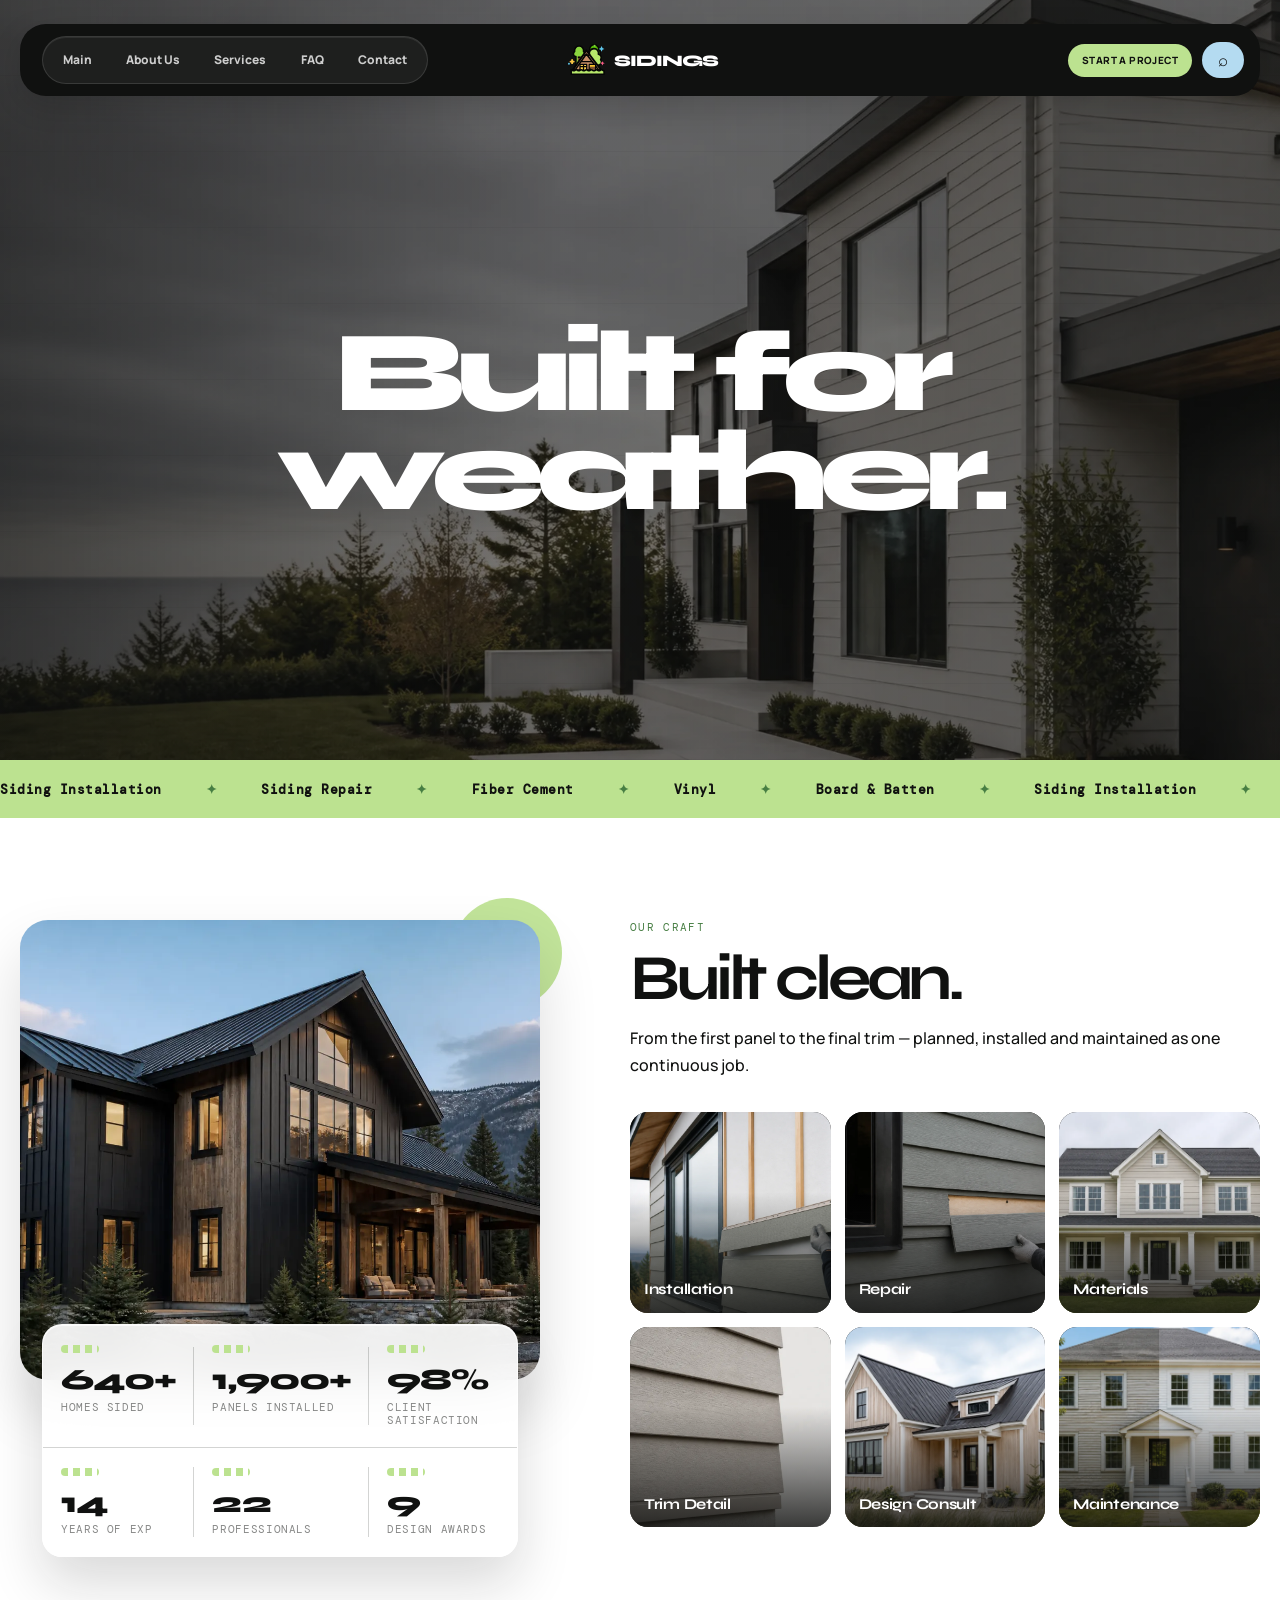
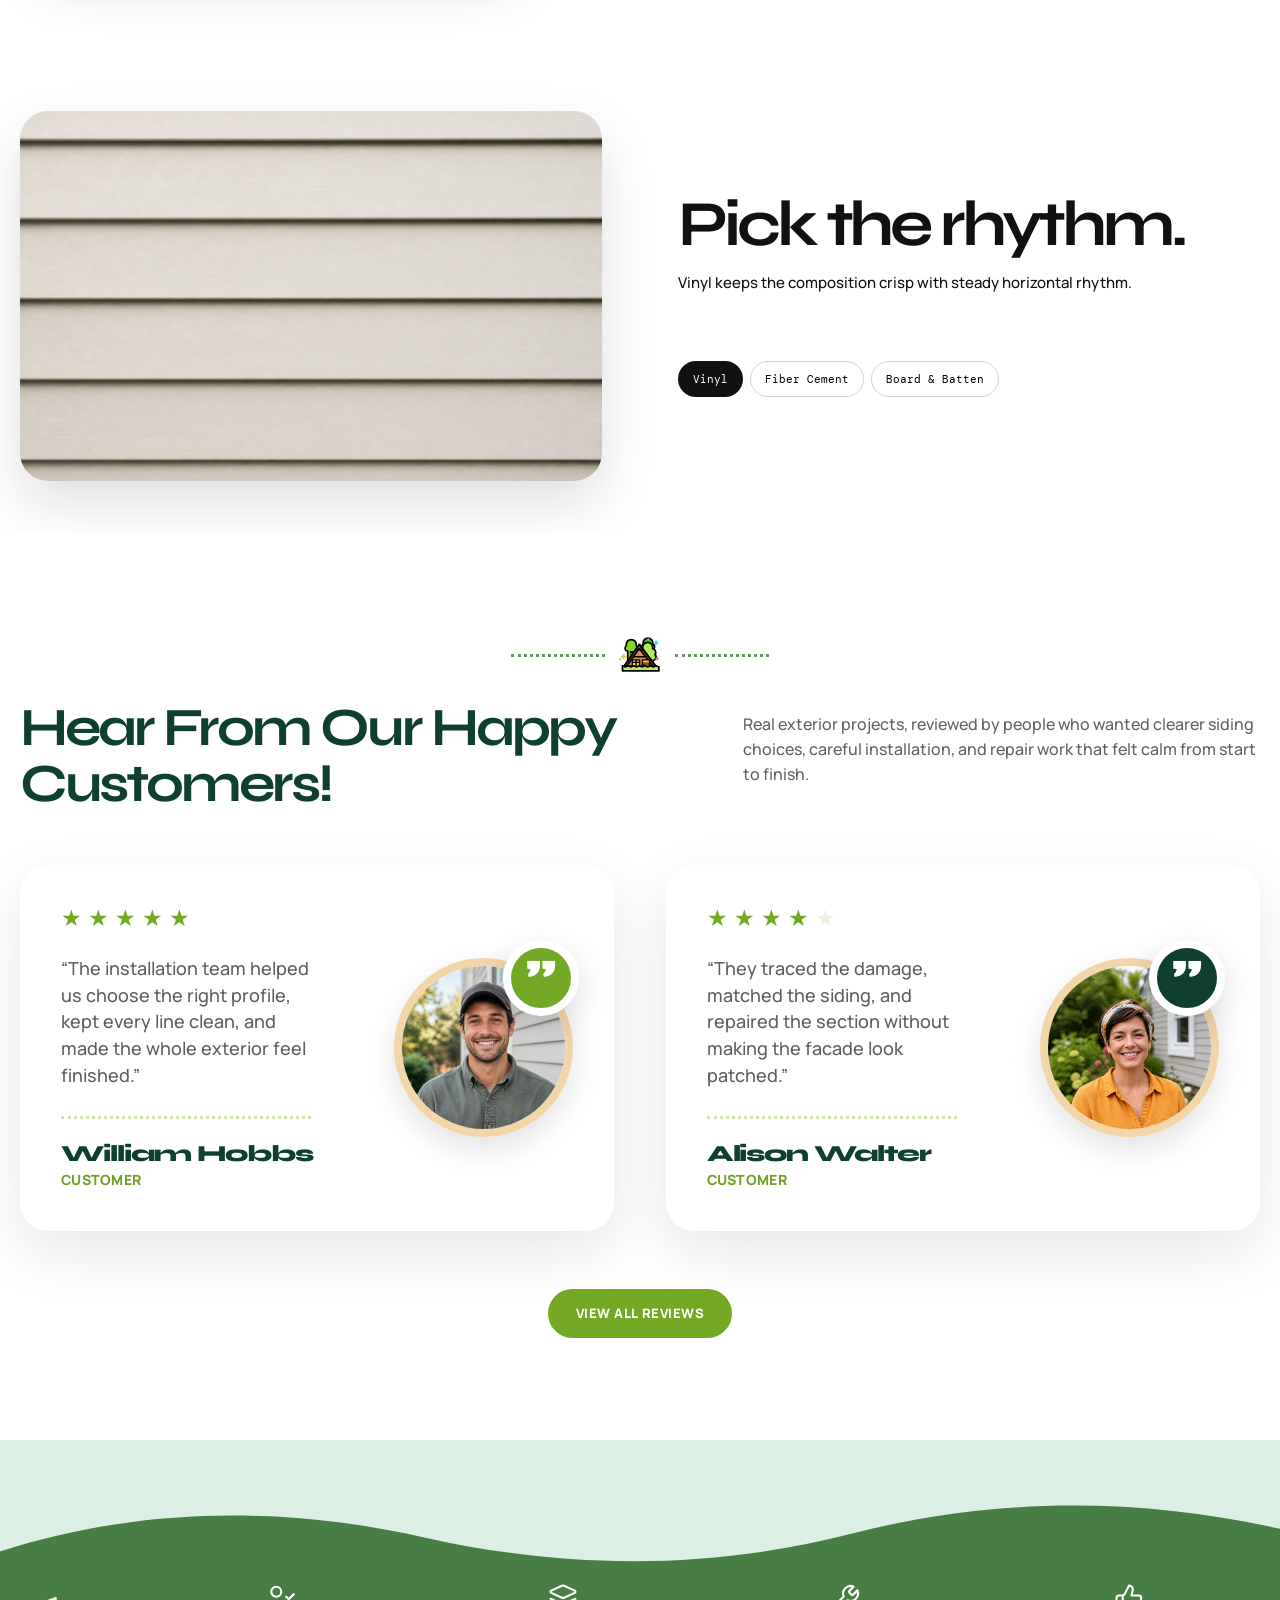
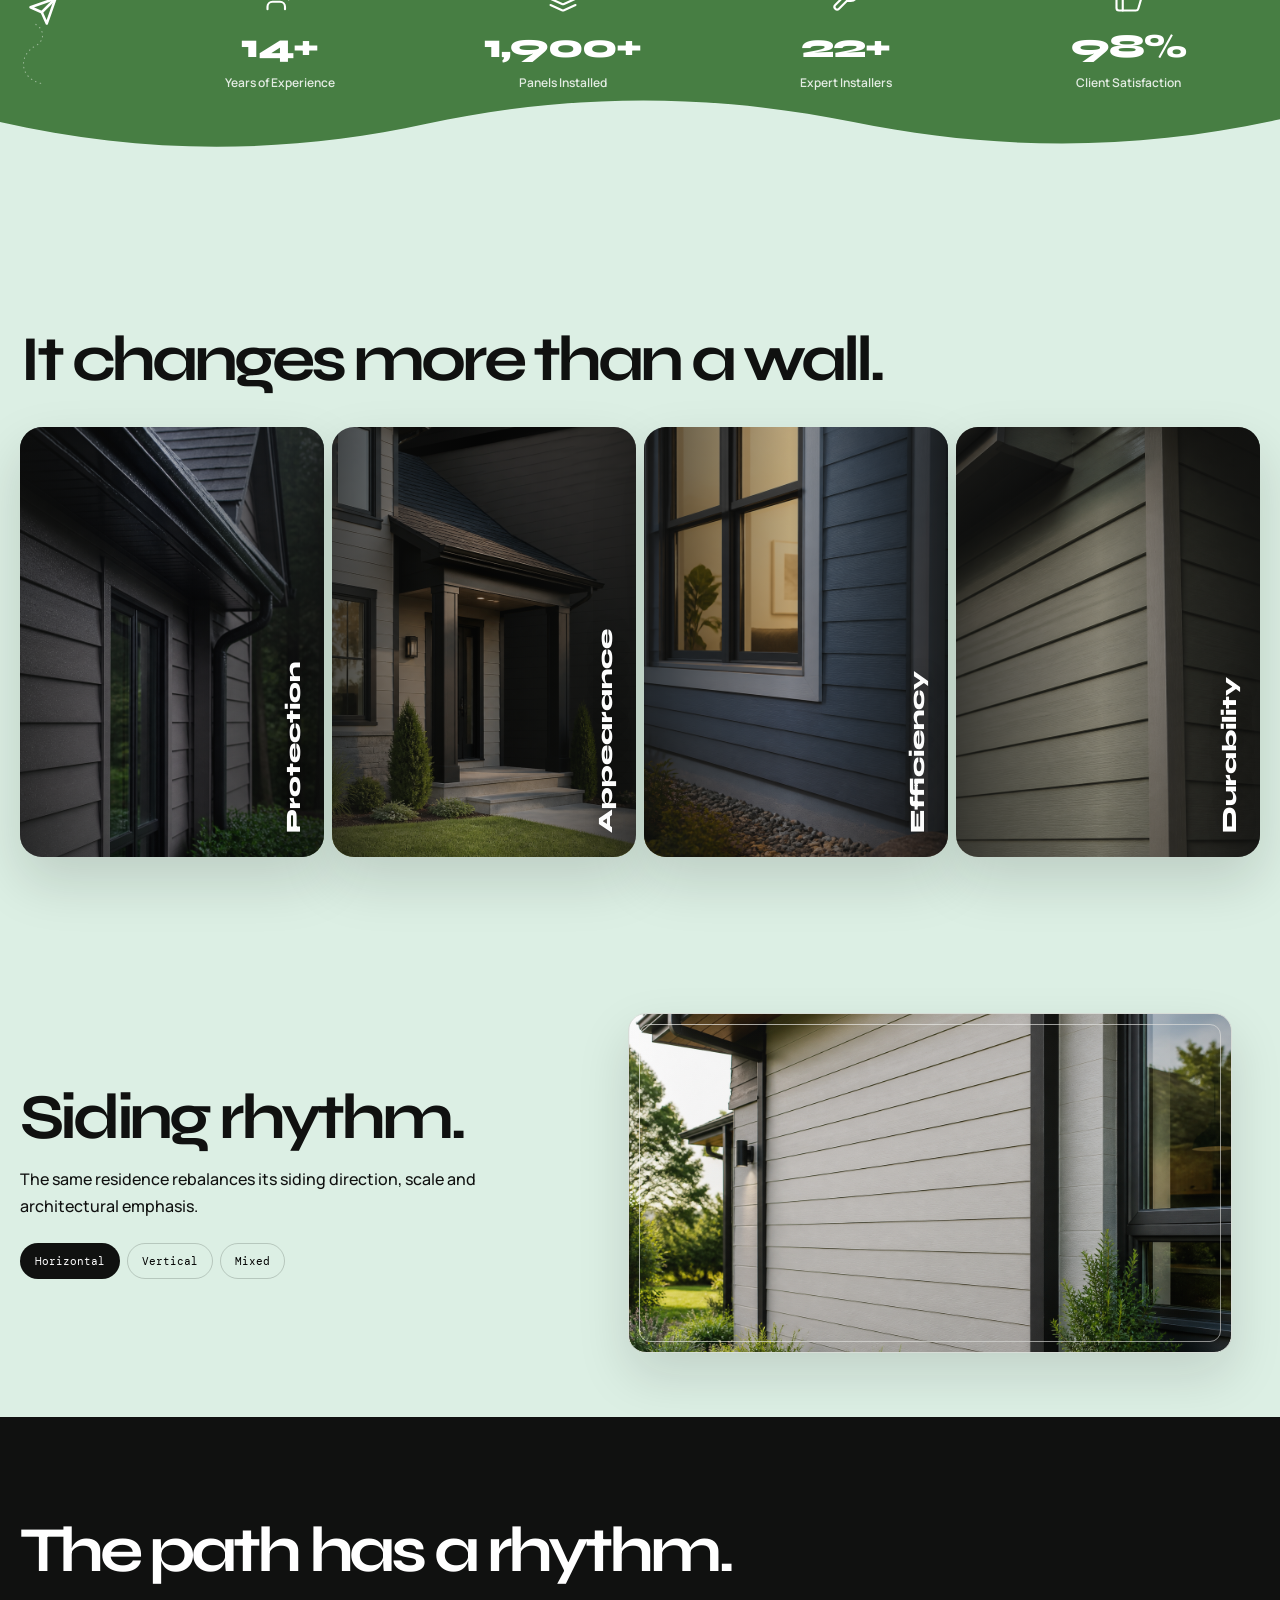
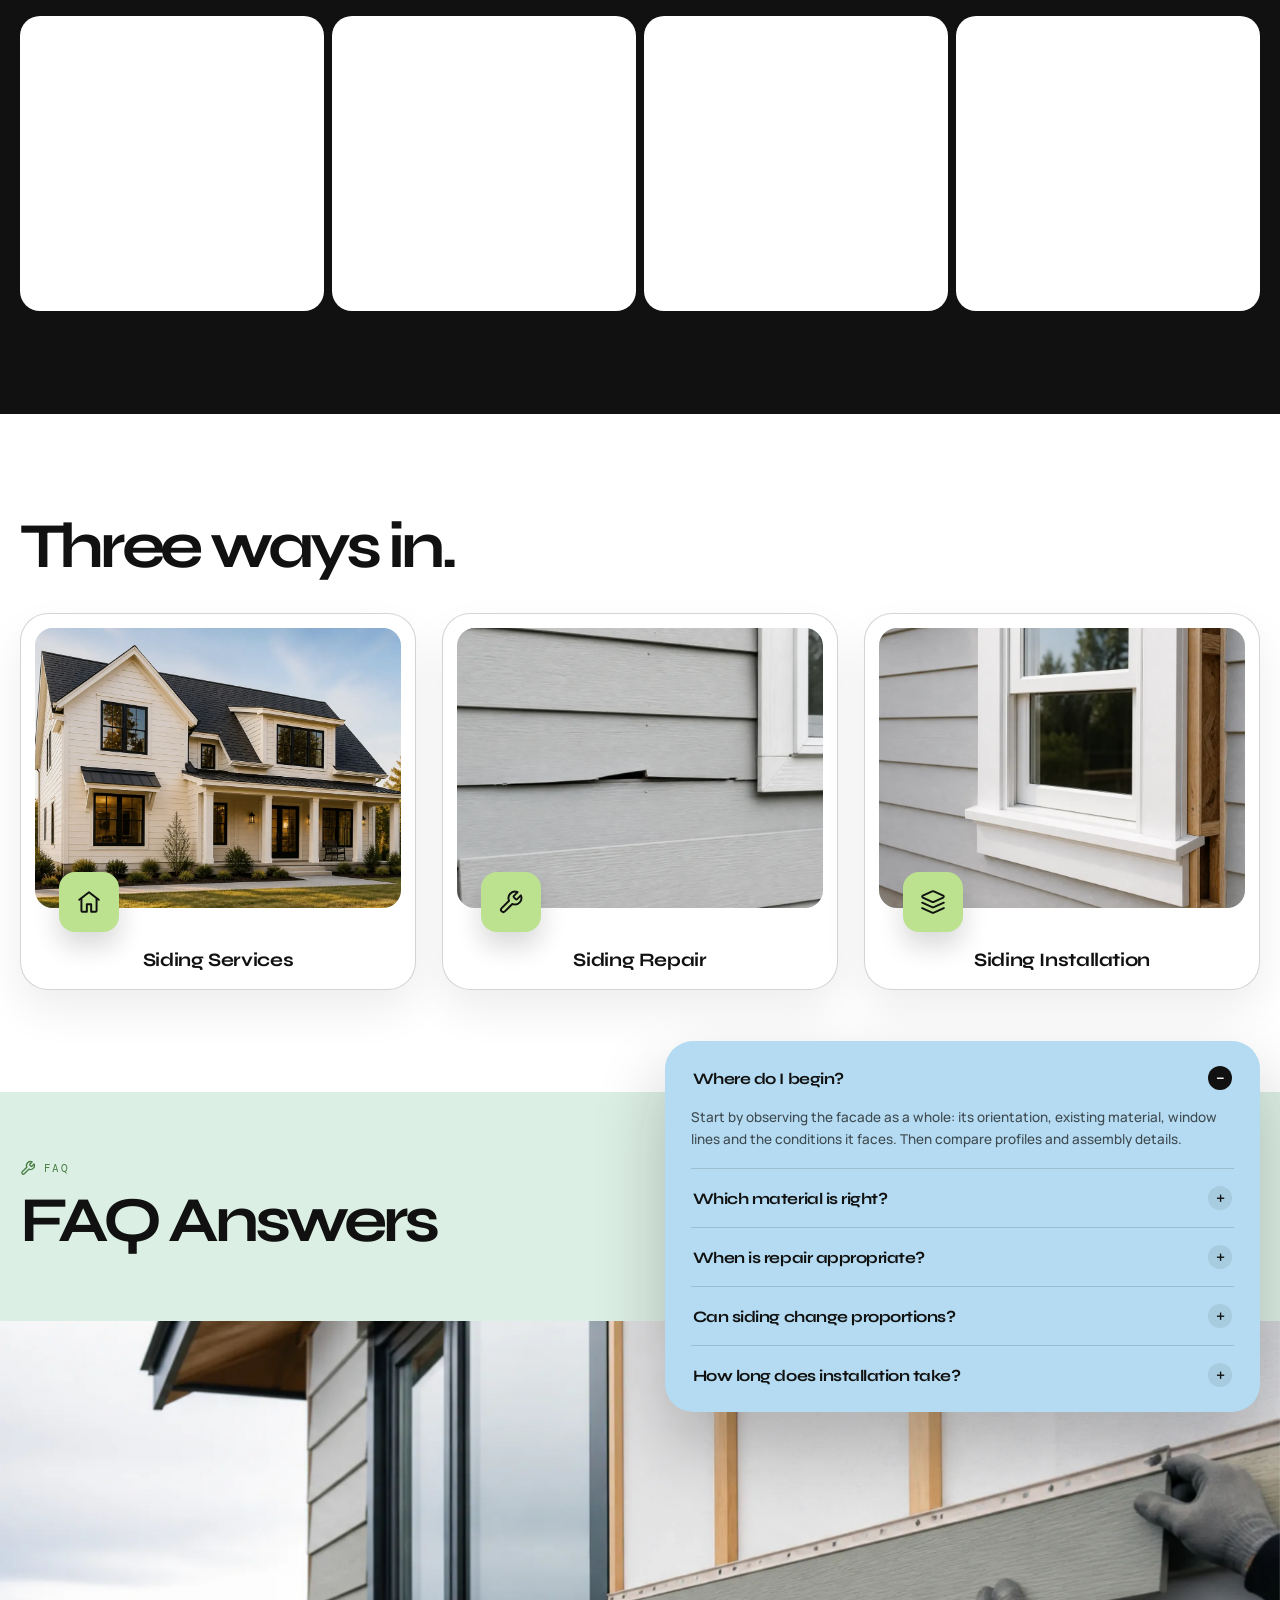
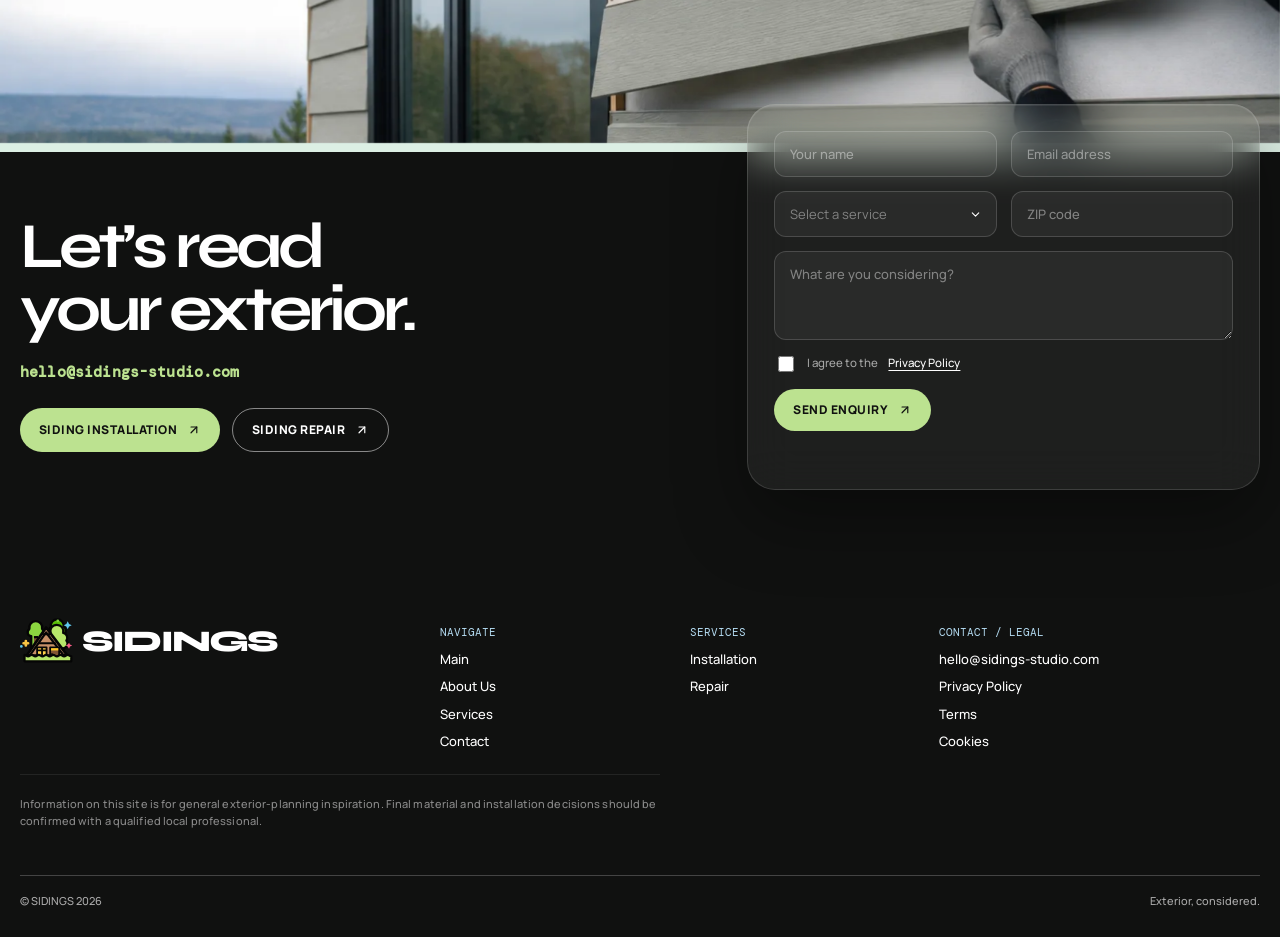
==== index.html @ 367d7bfe "+" ====
<!doctype html><html lang="en"><head><meta charset="utf-8"><meta name="viewport" content="width=device-width,initial-scale=1"><meta name="description" content="A considered guide to siding installation and repair."><link rel="icon" data-favicon href="assets/icons/favicon.svg"><link rel="preconnect" href="https://fonts.googleapis.com"><link rel="preconnect" href="https://fonts.gstatic.com" crossorigin><link rel="stylesheet" href="https://fonts.googleapis.com/css2?family=DM+Mono&family=Manrope:wght@500;700;800&family=Syne:wght@600;700;800&display=swap"><link rel="stylesheet" href="assets/css/global.css"><link rel="stylesheet" href="assets/css/index.css"><noscript><style>.rhythm-facade{background-image:url("assets/images/rhythm/horizontal.png")}</style></noscript><script defer src="config/config.js"></script><script defer src="assets/js/global.js"></script><script defer src="assets/js/index.js"></script><title>Home</title></head><body data-page-title="Home">
<header class="site-header"><div class="container"><div class="header-wrap"><nav class="nav"><a href="#main">Main</a><a href="#about">About Us</a><div class="dropdown"><button class="drop-trigger" type="button">Services</button><div class="drop-menu"><a href="installation.html">Siding Installation</a><a href="repair.html">Siding Repair</a></div></div><a href="#faq">FAQ</a><a href="#contact">Contact</a></nav><a class="brand" href="index.html"><img data-logo src="assets/icons/logo.svg" width="38" height="38" alt=""><span data-company>SIDINGS</span></a><div class="header-actions"><a class="pill header-cta" href="#contact">Start a project</a><button class="search" type="button" aria-label="Search">⌕</button><button class="mobile-toggle" type="button" aria-label="Menu">☰</button></div></div></div></header>
<main id="main"><section class="hero home-hero"><div class="billboard" aria-hidden="true" data-future-images="assets/images/hero/home-siding-01.webp,assets/images/hero/home-siding-02.webp,assets/images/hero/home-siding-03.webp"><div class="strip"></div><div class="strip"></div><div class="strip"></div><div class="strip"></div><div class="strip"></div><div class="strip"></div><div class="strip"></div><div class="strip"></div><div class="strip"></div><div class="strip"></div></div><h1><span>Built for</span><br><span>weather.</span></h1></section>
<div class="marquee" id="about" aria-label="Services"><div class="marquee-track"><div class="marquee-group"><span>Siding Installation</span><i>✦</i><span>Siding Repair</span><i>✦</i><span>Fiber Cement</span><i>✦</i><span>Vinyl</span><i>✦</i><span>Board &amp; Batten</span><i>✦</i></div></div></div>
<section class="section white craft-section" id="craft"><div class="container craft-grid"><div class="craft-visual"><div class="craft-photo" data-bg="assets/images/showcase/mountain-lodge.webp" aria-hidden="true"></div><div class="craft-stats"><div class="craft-stat"><strong>640+</strong><span>Homes Sided</span></div><div class="craft-stat"><strong>1,900+</strong><span>Panels Installed</span></div><div class="craft-stat"><strong>98%</strong><span>Client Satisfaction</span></div><div class="craft-stat"><strong>14</strong><span>Years of Exp</span></div><div class="craft-stat"><strong>22</strong><span>Professionals</span></div><div class="craft-stat"><strong>9</strong><span>Design Awards</span></div></div></div><div class="craft-content"><p class="kicker">Our Craft</p><h2 class="title">Built clean.</h2><p class="copy">From the first panel to the final trim — planned, installed and maintained as one continuous job.</p><div class="craft-grid-cards"><a class="craft-card" href="installation.html" data-bg="assets/images/hero/installation-hero.webp"><span class="craft-card-media" aria-hidden="true"></span><span class="craft-card-overlay" aria-hidden="true"></span><span class="craft-card-label">Installation</span></a><a class="craft-card" href="repair.html" data-bg="assets/images/hero/repair-hero.webp"><span class="craft-card-media" aria-hidden="true"></span><span class="craft-card-overlay" aria-hidden="true"></span><span class="craft-card-label">Repair</span></a><a class="craft-card" href="#materials" data-bg="assets/images/installation/facade-zoning.webp"><span class="craft-card-media" aria-hidden="true"></span><span class="craft-card-overlay" aria-hidden="true"></span><span class="craft-card-label">Materials</span></a><a class="craft-card" href="installation.html#trim-composer" data-bg="assets/images/installation/profile-scale.webp"><span class="craft-card-media" aria-hidden="true"></span><span class="craft-card-overlay" aria-hidden="true"></span><span class="craft-card-label">Trim Detail</span></a><a class="craft-card" href="#rhythm" data-bg="assets/images/showcase/coastal-retreat.webp"><span class="craft-card-media" aria-hidden="true"></span><span class="craft-card-overlay" aria-hidden="true"></span><span class="craft-card-label">Design Consult</span></a><a class="craft-card" href="repair.html" data-bg="assets/images/home/before-after-house.webp"><span class="craft-card-media" aria-hidden="true"></span><span class="craft-card-overlay" aria-hidden="true"></span><span class="craft-card-label">Maintenance</span></a></div></div></div></section>
<section class="section white material-section" id="materials"><div class="container material"><div class="material-wall" data-material="vinyl"></div><div><h2 class="title">Pick the rhythm.</h2><p class="matter-copy">Vinyl keeps the composition crisp with steady horizontal rhythm.</p><div class="material-controls"><button class="control active" type="button" data-material="vinyl">Vinyl</button><button class="control" type="button" data-material="fiber">Fiber Cement</button><button class="control" type="button" data-material="board">Board &amp; Batten</button></div></div></div></section>
<section class="section white services-section" id="services"><div class="container"><div class="services-ornament" aria-hidden="true"><span></span><img data-logo src="assets/icons/logo.svg" width="42" height="42" loading="lazy" alt=""><span></span></div><div class="services-head"><h2 class="title">Hear From Our Happy<br>Customers!</h2><p class="copy">Real exterior projects, reviewed by people who wanted clearer siding choices, careful installation, and repair work that felt calm from start to finish.</p></div><div class="service-list"><article class="service-card install"><div class="service-review-copy"><div class="service-stars" aria-label="5 out of 5 stars"><span>★</span><span>★</span><span>★</span><span>★</span><span>★</span></div><p>“The installation team helped us choose the right profile, kept every line clean, and made the whole exterior feel finished.”</p><div class="service-divider"></div><h3>William Hobbs</h3><small>Customer</small></div><div class="service-portrait"><img src="assets/images/customers/william-hobbs.png" width="320" height="320" loading="lazy" alt="William Hobbs smiling beside new home siding"><span class="quote-badge" aria-hidden="true">”</span></div></article><article class="service-card repair"><div class="service-review-copy"><div class="service-stars" aria-label="4 out of 5 stars"><span>★</span><span>★</span><span>★</span><span>★</span><span class="muted">★</span></div><p>“They traced the damage, matched the siding, and repaired the section without making the facade look patched.”</p><div class="service-divider"></div><h3>Alison Walter</h3><small>Customer</small></div><div class="service-portrait"><img src="assets/images/customers/alison-walter.png" width="320" height="320" loading="lazy" alt="Alison Walter smiling beside a finished home exterior"><span class="quote-badge" aria-hidden="true">”</span></div></article></div><a class="pill services-reviews-link" href="#testimonials">View all reviews</a></div></section>
<section class="ripple-section" id="ripple-stats"><div class="ripple-shape" aria-hidden="true"><svg viewBox="0 0 1440 320" preserveAspectRatio="none"><path d="M0,70 C160,20 320,20 480,55 C640,90 800,90 960,50 C1120,10 1280,10 1440,45 L1440,255 C1280,290 1120,290 960,258 C800,226 640,226 480,260 C320,294 160,294 0,258 Z"></path></svg></div><div class="container ripple-inner"><div class="ripple-plane" aria-hidden="true"><svg class="plane-trail" viewBox="0 0 120 140"><path d="M50,125 C10,115 8,72 40,55 C62,43 55,18 35,12"></path></svg><svg class="plane-icon" viewBox="0 0 24 24"><path d="m22 2-7 20-4-9-9-4Z"></path><path d="M22 2 11 13"></path></svg></div><div class="ripple-stats"><div class="ripple-stat"><span class="ripple-icon"><svg viewBox="0 0 24 24"><path d="M16 21v-2a4 4 0 0 0-4-4H6a4 4 0 0 0-4 4v2"></path><circle cx="9" cy="7" r="4"></circle><path d="m17 11 2 2 4-4"></path></svg></span><strong>14+</strong><span class="ripple-label">Years of Experience</span></div><div class="ripple-stat"><span class="ripple-icon"><svg viewBox="0 0 24 24"><path d="M12.8 2.2a2 2 0 0 0-1.6 0L2.6 6.1a1 1 0 0 0 0 1.8l8.6 3.9a2 2 0 0 0 1.6 0l8.6-3.9a1 1 0 0 0 0-1.8Z"></path><path d="m22 17.6-9.2 4.2a2 2 0 0 1-1.6 0L2 17.6"></path><path d="m22 12.6-9.2 4.2a2 2 0 0 1-1.6 0L2 12.6"></path></svg></span><strong>1,900+</strong><span class="ripple-label">Panels Installed</span></div><div class="ripple-stat"><span class="ripple-icon"><svg viewBox="0 0 24 24"><path d="M14.7 6.3a1 1 0 0 0 0 1.4l1.6 1.6a1 1 0 0 0 1.4 0l3.4-3.4a6 6 0 0 1-7.9 7.9L6.4 20.6a2.1 2.1 0 0 1-3-3L10.2 10.8a6 6 0 0 1 7.9-7.9z"></path></svg></span><strong>22+</strong><span class="ripple-label">Expert Installers</span></div><div class="ripple-stat"><span class="ripple-icon"><svg viewBox="0 0 24 24"><path d="M7 10v12"></path><path d="M15 5.88 14 10h5.83a2 2 0 0 1 1.92 2.56l-2.33 8A2 2 0 0 1 17.5 22H4a2 2 0 0 1-2-2v-8a2 2 0 0 1 2-2h2.76a2 2 0 0 0 1.79-1.11L12 2h0a3.13 3.13 0 0 1 3 3.88Z"></path></svg></span><strong>98%</strong><span class="ripple-label">Client Satisfaction</span></div></div></div></section>
<section class="section benefits-section" id="benefits"><div class="container"><h2 class="title" style="margin-bottom:35px">It changes more than a wall.</h2><div class="expanding-row"><article class="expand-card" data-bg="assets/images/benefits/protection.png"><h3>Protection</h3><p>A measured outer layer helps manage the everyday weather story.</p></article><article class="expand-card" data-bg="assets/images/benefits/appearance.png"><h3>Appearance</h3><p>Lines, reveals and trim turn a plain elevation into a complete one.</p></article><article class="expand-card" data-bg="assets/images/benefits/efficiency.png"><h3>Efficiency</h3><p>The right assembly supports the comfort of the rooms behind it.</p></article><article class="expand-card" data-bg="assets/images/benefits/durability.png"><h3>Durability</h3><p>Considered material choices make maintenance less demanding.</p></article></div></div></section>
<section class="section rhythm-section" id="rhythm"><div class="container rhythm"><div class="rhythm-copy"><h2 class="title">Siding rhythm.</h2><p class="copy">The same residence rebalances its siding direction, scale and architectural emphasis.</p><div class="material-controls"><button class="control active" type="button" data-rhythm="horizontal">Horizontal</button><button class="control" type="button" data-rhythm="vertical">Vertical</button><button class="control" type="button" data-rhythm="mixed">Mixed</button></div></div><div class="rhythm-facade" data-rhythm="horizontal"></div></div></section>
<section class="section ink process-section" id="process"><div class="container"><h2 class="title" style="margin-bottom:34px">The path has a rhythm.</h2><div class="process-row"><article class="process-stage"><h3>Discover</h3><p>Read the home and the role its exterior needs to play.</p></article><article class="process-stage"><h3>Compare</h3><p>See material choices as part of one composition.</p></article><article class="process-stage"><h3>Prepare</h3><p>Set the assembly and details in a clear order.</p></article><article class="process-stage"><h3>Complete</h3><p>Bring the facade back to its quiet, finished state.</p></article></div></div></section>
<section class="section white highlights-section" id="testimonials"><div class="container"><h2 class="title" style="margin-bottom:34px">Three ways in.</h2><div class="highlight-grid"><article class="highlight-card"><div class="highlight-photo" data-bg="assets/images/showcase/modern-farmhouse.webp"><div class="highlight-clip"><span class="highlight-media" aria-hidden="true"></span><div class="highlight-overlay"><p>A calm, considered approach — from first consultation to the final walk-through.</p><a class="highlight-cta" href="#craft">Read More</a></div></div><span class="highlight-icon" aria-hidden="true"><svg viewBox="0 0 24 24"><path d="m3 10 9-7 9 7"></path><path d="M5 9v11a1 1 0 0 0 1 1h4v-7h4v7h4a1 1 0 0 0 1-1V9"></path></svg></span></div><h3 class="highlight-title">Siding Services</h3></article><article class="highlight-card"><div class="highlight-photo" data-bg="assets/images/home/damage-repair.webp"><div class="highlight-clip"><span class="highlight-media" aria-hidden="true"></span><div class="highlight-overlay"><p>We trace the damage, match the profile, and repair the section so the facade reads as one surface again.</p><a class="highlight-cta" href="repair.html">Read More</a></div></div><span class="highlight-icon" aria-hidden="true"><svg viewBox="0 0 24 24"><path d="M14.7 6.3a1 1 0 0 0 0 1.4l1.6 1.6a1 1 0 0 0 1.4 0l3.4-3.4a6 6 0 0 1-7.9 7.9L6.4 20.6a2.1 2.1 0 0 1-3-3L10.2 10.8a6 6 0 0 1 7.9-7.9z"></path></svg></span></div><h3 class="highlight-title">Siding Repair</h3></article><article class="highlight-card"><div class="highlight-photo" data-bg="assets/images/installation/trim-composer.webp"><div class="highlight-clip"><span class="highlight-media" aria-hidden="true"></span><div class="highlight-overlay"><p>We set every panel, seam and reveal in careful alignment for a finished, weather-ready wall.</p><a class="highlight-cta" href="installation.html">Read More</a></div></div><span class="highlight-icon" aria-hidden="true"><svg viewBox="0 0 24 24"><path d="M12.8 2.2a2 2 0 0 0-1.6 0L2.6 6.1a1 1 0 0 0 0 1.8l8.6 3.9a2 2 0 0 0 1.6 0l8.6-3.9a1 1 0 0 0 0-1.8Z"></path><path d="m22 17.6-9.2 4.2a2 2 0 0 1-1.6 0L2 17.6"></path><path d="m22 12.6-9.2 4.2a2 2 0 0 1-1.6 0L2 12.6"></path></svg></span></div><h3 class="highlight-title">Siding Installation</h3></article></div></div></section>
<section class="section faq-section" id="faq"><div class="faq-photo" data-bg="assets/images/hero/installation-hero.webp" aria-hidden="true"></div><div class="faq-mask" aria-hidden="true"></div><div class="container faq-inner"><div class="faq-head"><p class="kicker faq-kicker"><svg viewBox="0 0 24 24" aria-hidden="true"><path d="M14.7 6.3a1 1 0 0 0 0 1.4l1.6 1.6a1 1 0 0 0 1.4 0l3.4-3.4a6 6 0 0 1-7.9 7.9L6.4 20.6a2.1 2.1 0 0 1-3-3L10.2 10.8a6 6 0 0 1 7.9-7.9z"></path></svg>FAQ</p><h2 class="title">FAQ Answers</h2></div><div class="faq-panel"><article class="faq-item open"><button class="faq-question" type="button">Where do I begin? <span>−</span></button><div class="faq-answer"><p>Start by observing the facade as a whole: its orientation, existing material, window lines and the conditions it faces. Then compare profiles and assembly details.</p></div></article><article class="faq-item"><button class="faq-question" type="button">Which material is right? <span>+</span></button><div class="faq-answer"><p>The best fit depends on climate, maintenance expectations, desired texture and the architectural character you want to preserve or introduce.</p></div></article><article class="faq-item"><button class="faq-question" type="button">When is repair appropriate? <span>+</span></button><div class="faq-answer"><p>Local damage can often be assessed and repaired when the surrounding assembly is sound. Widespread symptoms usually deserve a broader investigation.</p></div></article><article class="faq-item"><button class="faq-question" type="button">Can siding change proportions? <span>+</span></button><div class="faq-answer"><p>Yes. The direction, width and reveal of each panel materially affect how broad, tall, quiet or detailed an elevation appears.</p></div></article><article class="faq-item"><button class="faq-question" type="button">How long does installation take? <span>+</span></button><div class="faq-answer"><p>Most timelines depend on home size, existing siding removal, weather, and detail work around openings, trim, and corners.</p></div></article></div></div></section>
<section class="section ink contact-section" id="contact"><div class="container contact-grid"><div class="contact-intro"><h2 class="title">Let’s read<br>your exterior.</h2><a class="contact-email" data-email></a><div class="contact-actions"><a class="pill" href="installation.html">Siding Installation <svg class="icon-arrow-up-right" viewBox="0 0 24 24" aria-hidden="true"><path d="M7 7h10v10"></path><path d="M7 17 17 7"></path></svg></a><a class="pill ghost" href="repair.html">Siding Repair <svg class="icon-arrow-up-right" viewBox="0 0 24 24" aria-hidden="true"><path d="M7 7h10v10"></path><path d="M7 17 17 7"></path></svg></a></div></div><form class="contact-form" action="send.php" method="post"><input name="name" required placeholder="Your name" aria-label="Your name"><input name="email" required type="email" placeholder="Email address" aria-label="Email address"><select name="service" required aria-label="Select a service"><option value="" disabled selected hidden>Select a service</option><option value="Siding Installation">Siding Installation</option><option value="Siding Repair">Siding Repair</option><option value="Not sure yet">Not sure yet</option></select><input name="zip" required placeholder="ZIP code" aria-label="ZIP code" inputmode="numeric" maxlength="10"><textarea name="message" rows="3" placeholder="What are you considering?" aria-label="What are you considering?"></textarea><label class="contact-policy"><input type="checkbox" name="policy" required> I agree to the <a href="privacy-policy.html">Privacy Policy</a></label><button class="pill" type="submit">Send enquiry <svg class="icon-arrow-up-right" viewBox="0 0 24 24" aria-hidden="true"><path d="M7 7h10v10"></path><path d="M7 17 17 7"></path></svg></button><div class="form-result" aria-live="polite"></div></form></div></section></main>
<footer class="site-footer"><div class="container"><div class="foot-grid"><div><a class="brand" href="index.html"><img data-logo src="assets/icons/logo.svg" width="38" height="38" loading="lazy" alt=""><span data-company>SIDINGS</span></a></div><div><p class="footer-label">Navigate</p><nav class="footer-nav"><a href="#main">Main</a><a href="#about">About Us</a><a href="#services">Services</a><a href="#contact">Contact</a></nav></div><div><p class="footer-label">Services</p><nav class="footer-nav"><a href="installation.html">Installation</a><a href="repair.html">Repair</a></nav></div><div><p class="footer-label">Contact / Legal</p><nav class="footer-nav"><a data-email></a><a href="privacy-policy.html">Privacy Policy</a><a href="terms.html">Terms</a><a href="cookies.html">Cookies</a></nav></div></div><p class="disclaimer" data-disclaimer></p><div class="foot-bottom"><span>© <span data-company>SIDINGS</span> 2026</span><span>Exterior, considered.</span></div></div></footer></body></html>
---- assets/css/global.css ----
:root{--ink:#101110;--foam:#dcefe4;--green:#BCE290;--pink:#F3D3D7;--blue:#B4DBF1;--white:#fff;--line:rgba(16,17,16,.18);--radius:28px;--serif:'Syne',sans-serif;--sans:'Manrope',sans-serif;--mono:'DM Mono',monospace}
*{box-sizing:border-box}html{scroll-behavior:smooth;scroll-padding-top:104px;overflow-x:clip}body{margin:0;background:var(--foam);color:var(--ink);font:500 15px/1.5 var(--sans);overflow-x:clip}body.nav-open{overflow:hidden}a{color:inherit;text-decoration:none}button,input,textarea{font:inherit}button{cursor:pointer;border:0}button:disabled{cursor:not-allowed;opacity:.65}.container{width:min(1480px,calc(100% - 40px));margin:auto}.title{font:700 clamp(35px,5vw,80px)/.98 var(--serif);letter-spacing:-.065em;margin:0}.copy{max-width:600px;font-size:16px;line-height:1.65}.section{padding:clamp(64px,8vw,128px) 0;overflow:hidden}.section.white{background:#fff}.section.ink{background:var(--ink);color:#fff}.icon-arrow-up-right{width:1.15em;height:1.15em;flex-shrink:0;fill:none;stroke:currentColor;stroke-width:2;stroke-linecap:round;stroke-linejoin:round;transition:transform .28s ease}.pill{display:inline-flex;align-items:center;gap:10px;padding:12px 19px;border-radius:999px;background:var(--green);color:var(--ink);font-size:12px;font-weight:800;text-transform:uppercase;letter-spacing:.04em;transition:padding .28s,background .28s,transform .28s}.pill:hover{background:var(--blue)}.pill:hover .icon-arrow-up-right,.pill:focus-visible .icon-arrow-up-right{transform:translate(3px,-3px)}.pill.dark{background:var(--ink);color:#fff}.pill.pink{background:var(--pink)}.pill.ghost{background:transparent;border:1.5px solid rgba(255,255,255,.5);color:#fff}.pill.ghost:hover{background:#fff;color:var(--ink);border-color:#fff}
/* shared shell */
.site-header{position:-webkit-sticky;position:sticky;top:12px;z-index:1000;padding-top:12px;pointer-events:none}.header-wrap{height:72px;background:var(--ink);border-radius:26px;display:grid;grid-template-columns:1fr auto 1fr;align-items:center;padding:0 16px 0 22px;color:#fff;box-shadow:0 10px 30px rgba(0,0,0,.14);pointer-events:auto;transition:height .25s,border-radius .25s}.site-header.compact .header-wrap{height:58px;border-radius:22px}.nav{justify-self:start;width:max-content;max-width:100%;display:flex;gap:6px;align-items:center;padding:6px;border:1px solid rgba(255,255,255,.12);border-radius:999px;background:rgba(255,255,255,.06);box-shadow:inset 0 1px 0 rgba(255,255,255,.08)}.nav a,.drop-trigger{display:inline-flex;align-items:center;justify-content:center;min-height:34px;padding:0 clamp(10px,1.1vw,17px);border-radius:999px;background:transparent;color:rgba(255,255,255,.78);font-size:12px;font-weight:800;line-height:1;white-space:nowrap;transition:background .22s,color .22s,box-shadow .22s,transform .22s}.nav a:hover,.drop-trigger:hover,.nav a:focus-visible,.drop-trigger:focus-visible{background:#fff;color:var(--ink);box-shadow:0 8px 20px rgba(0,0,0,.18);outline:0;transform:translateY(-1px)}.nav a:nth-child(3n+1):hover{color:var(--ink)}.nav a:nth-child(3n+2):hover{color:var(--ink)}.nav a:nth-child(3n):hover,.drop-trigger:hover{color:var(--ink)}.brand{display:flex;align-items:center;gap:8px;font:800 16px var(--serif);letter-spacing:-.06em}.brand img{height:38px;width:38px}.header-actions{justify-self:end;display:flex;align-items:center;gap:10px}.header-cta{padding:9px 14px;font-size:10px}.search{height:36px;width:42px;border-radius:999px;background:var(--blue);color:var(--ink);font-size:17px}.dropdown{position:relative}.drop-menu{position:absolute;top:44px;left:0;width:198px;padding:8px;background:#fff;color:var(--ink);border:1px solid rgba(16,17,16,.1);border-radius:18px;box-shadow:0 18px 42px rgba(0,0,0,.18);opacity:0;transform:translateY(-7px);pointer-events:none;transition:.24s}.dropdown:hover .drop-menu,.dropdown:focus-within .drop-menu,.dropdown.open .drop-menu{opacity:1;transform:none;pointer-events:auto}.drop-menu a{display:flex;justify-content:flex-start;padding:10px 12px;font-size:12px;color:var(--ink)}.drop-menu a:hover,.drop-menu a:focus-visible{background:var(--foam);box-shadow:none;transform:none}.mobile-toggle{display:none}.site-footer{background:var(--ink);color:#fff;padding:60px 0 28px}.foot-grid{display:grid;grid-template-columns:1.8fr 1fr 1fr 1.5fr;gap:35px}.foot-grid .brand{font-size:30px}.foot-grid .brand img{width:54px;height:54px}.footer-nav{display:grid;gap:8px;font-size:13px}.footer-label{color:var(--blue);font:11px var(--mono);text-transform:uppercase}.disclaimer{margin:22px 0 0;padding-top:20px;border-top:1px solid rgba(255,255,255,.08);max-width:640px;font-size:11px;line-height:1.6;letter-spacing:.01em;color:#8a8a8a}.foot-bottom{margin-top:45px;padding-top:17px;border-top:1px solid #444;display:flex;justify-content:space-between;color:#aaa;font-size:11px}

@media(max-width:850px){html{scroll-padding-top:78px}.container{width:min(100% - 24px,1480px)}.site-header{top:0;padding-top:7px}.header-wrap{height:59px;padding:0 12px;grid-template-columns:1fr auto 1fr}.nav{display:none;position:absolute;top:67px;left:0;right:0;width:auto;max-width:none;background:var(--ink);padding:20px;border-radius:18px;flex-direction:column;align-items:flex-start}.nav.open{display:flex}.nav.open .dropdown{width:100%}.nav.open .drop-menu{position:static;width:100%;margin-top:6px}.mobile-toggle{display:block;background:none;color:#fff;font-size:21px}.header-actions .header-cta{display:none}.brand img{height:34px}.foot-grid{grid-template-columns:1fr 1fr;gap:28px}.foot-grid>div:first-child{grid-column:1/-1}}@media(max-width:480px){.header-actions{gap:2px}.search{width:35px;height:33px}.brand{font-size:14px}.foot-grid{grid-template-columns:1fr}.foot-bottom{gap:8px;flex-direction:column}.title{font-size:39px}}

img,svg,video,canvas{max-width:100%}img,video{height:auto}.container,.header-wrap,.nav,.dropdown,.drop-menu,.foot-grid,.footer-nav{min-width:0}a,button,input,textarea,select{max-width:100%;overflow-wrap:anywhere}input,textarea,select{width:100%;min-width:0}.pill,.control,.circle-btn,.mobile-toggle,.search{flex:0 0 auto}.nav-open{overflow:hidden}.nav-open body,body.nav-open{position:fixed;inset:0;width:100%;overflow:hidden}.site-header .container{position:relative}.header-wrap{position:relative;z-index:1003}

.brand,.brand span{white-space:nowrap;overflow-wrap:normal}.brand{min-width:0}

@media(max-width:1024px){html{scroll-padding-top:78px}.container{width:min(100% - 24px,1480px)}.site-header{top:0;padding-top:7px}.header-wrap{height:59px;padding:0 12px;grid-template-columns:auto minmax(0,1fr) auto}.header-wrap>.brand{grid-column:1;justify-self:start}.header-actions{grid-column:3}.nav{display:none;position:fixed;inset:0;width:100%;max-width:none;height:100dvh;max-height:100dvh;overflow-y:auto;overscroll-behavior:contain;background:var(--ink);padding:92px 20px 28px;border:0;border-radius:0;box-shadow:none;flex-direction:column;align-items:center;justify-content:flex-start;gap:10px;text-align:center}.nav.open{display:flex}.nav a,.drop-trigger{width:auto;min-width:170px;max-width:calc(100dvw - 40px);min-height:42px;padding-inline:18px;text-align:center;white-space:normal}.nav.open .dropdown{width:min(280px,calc(100dvw - 40px));display:grid;justify-items:center}.nav.open .drop-menu{position:static;width:100%;max-width:100%;margin-top:6px;border-radius:14px;text-align:center;transform:none}.nav.open .drop-menu a{justify-content:center;min-width:0;width:100%}.mobile-toggle{display:block;background:none;color:#fff;font-size:21px}.header-actions .header-cta{display:none}.brand img{height:34px}.title,.hero h1,.service-hero h1,.kicker{text-align:center;max-width:min(100%,920px);margin-inline:auto;overflow-wrap:normal}.copy,.page-intro{margin-inline:auto;text-align:center}.foot-grid{grid-template-columns:1fr 1fr;gap:28px}.foot-grid>div:first-child{grid-column:1/-1}.disclaimer,.footer-nav a{overflow-wrap:anywhere}}@media(max-width:480px){.title{font-size:clamp(35px,10vw,39px);line-height:1}.nav{padding-inline:16px}.nav a,.drop-trigger{max-width:calc(100dvw - 32px)}.foot-grid{grid-template-columns:1fr}.foot-bottom{gap:8px;flex-direction:column}}

.search-overlay{position:fixed;inset:0;z-index:2200;display:grid;place-items:center;padding:clamp(18px,4vw,46px);background:rgba(16,17,16,.42);backdrop-filter:blur(14px) saturate(1.05);-webkit-backdrop-filter:blur(14px) saturate(1.05);opacity:0;pointer-events:none;overflow:auto;transition:opacity .32s ease}.search-overlay.open{opacity:1;pointer-events:auto}.search-panel{position:relative;width:min(1040px,calc(100vw - 40px));max-height:min(760px,calc(100dvh - 56px));display:grid;grid-template-rows:auto auto minmax(0,1fr);gap:24px;padding:clamp(28px,4vw,54px);background:linear-gradient(180deg,rgba(255,255,255,.96),rgba(250,253,251,.94));color:var(--ink);border:1px solid rgba(255,255,255,.72);border-radius:28px;box-shadow:0 28px 90px rgba(16,17,16,.22),inset 0 1px 0 rgba(255,255,255,.86);overflow:hidden;transform:translateY(18px);transition:transform .34s ease}.search-overlay.open .search-panel{transform:none}.search-panel:before{content:"";position:absolute;inset:0;border-radius:inherit;border:1px solid rgba(16,17,16,.08);pointer-events:none}.search-lucide{fill:none;stroke:currentColor;stroke-width:1.8;stroke-linecap:round;stroke-linejoin:round}.search-close{position:absolute;top:clamp(18px,2.4vw,28px);right:clamp(18px,2.4vw,28px);z-index:2;width:44px;height:44px;display:grid;place-items:center;border-radius:50%;background:rgba(16,17,16,.05);color:var(--ink);border:1px solid rgba(16,17,16,.09);transition:background .24s ease,color .24s ease,transform .24s ease}.search-close:hover,.search-close:focus-visible{background:var(--ink);color:#fff;outline:0;transform:translateY(-1px)}.search-head{display:grid;gap:8px;padding-right:58px}.search-kicker{margin:0;font:11px var(--mono);text-transform:uppercase;letter-spacing:.12em;color:rgba(16,17,16,.5)}.search-head h2{margin:0;font:800 clamp(38px,6vw,78px)/.92 var(--serif);letter-spacing:-.06em}.search-field{position:relative;display:grid;grid-template-columns:auto minmax(0,1fr) auto;align-items:center;gap:14px;height:clamp(64px,7vw,76px);padding:0 18px 0 24px;border:1px solid rgba(16,17,16,.12);border-radius:999px;background:rgba(220,239,228,.68);box-shadow:inset 0 1px 0 rgba(255,255,255,.72);transition:border-color .24s ease,background .24s ease,box-shadow .24s ease}.search-field:focus-within{border-color:rgba(16,17,16,.48);background:rgba(255,255,255,.9);box-shadow:0 0 0 5px rgba(180,219,241,.34),inset 0 1px 0 rgba(255,255,255,.9)}.search-field>.search-lucide{color:rgba(16,17,16,.52)}.search-input{height:100%;border:0;border-radius:0;padding:0;background:transparent;color:var(--ink);font-size:clamp(19px,2vw,26px);font-weight:700;letter-spacing:0;outline:0}.search-input::-webkit-search-cancel-button{display:none}.search-input::placeholder{color:rgba(16,17,16,.38)}.search-field kbd{display:inline-flex;align-items:center;justify-content:center;min-width:42px;height:28px;padding:0 10px;border:1px solid rgba(16,17,16,.13);border-radius:999px;background:rgba(255,255,255,.54);box-shadow:none;color:rgba(16,17,16,.48);font:10px var(--mono);letter-spacing:.1em}.search-results{min-height:96px;overflow:auto;display:grid;align-content:start;padding:4px 2px 0}.search-results:not(.quick){border-top:1px solid rgba(16,17,16,.1)}.search-results-label{margin:0 0 12px;font:11px var(--mono);text-transform:uppercase;letter-spacing:.12em;color:rgba(16,17,16,.5)}.search-result{width:100%;min-height:68px;display:grid;grid-template-columns:minmax(0,1fr) auto;align-items:center;gap:18px;padding:18px 8px;border:0;border-bottom:1px solid rgba(16,17,16,.1);border-radius:0;background:transparent;color:var(--ink);text-align:left;transition:background .26s ease,padding .26s ease}.search-result:last-child{border-bottom:0}.search-result>span:first-child{display:grid;gap:5px;min-width:0;transition:transform .26s ease}.search-result strong{font-size:clamp(18px,1.7vw,24px);line-height:1.08;letter-spacing:-.035em}.search-result small{font-size:13px;line-height:1.5;color:rgba(16,17,16,.56);font-weight:500}.search-result-meta{display:flex;align-items:center;gap:12px;color:rgba(16,17,16,.46);transition:color .26s ease,transform .26s ease}.search-result em{flex:0 0 auto;font:11px var(--mono);text-transform:uppercase;letter-spacing:.07em;font-style:normal}.result-arrow{flex-shrink:0;transition:transform .26s ease}.search-result.active,.search-result:hover,.search-result:focus-visible{background:rgba(180,219,241,.18);outline:0;padding-inline:18px}.search-result.active>span:first-child,.search-result:hover>span:first-child,.search-result:focus-visible>span:first-child{transform:translateX(4px)}.search-result.active .search-result-meta,.search-result:hover .search-result-meta,.search-result:focus-visible .search-result-meta{color:var(--ink);transform:translateX(3px)}.search-result.active .result-arrow,.search-result:hover .result-arrow,.search-result:focus-visible .result-arrow{transform:translate(3px,-3px)}.search-results.quick{display:flex;flex-wrap:wrap;align-content:start;align-items:center;gap:10px 12px;overflow:auto}.search-results.quick .search-results-label{flex:0 0 100%;margin-bottom:2px}.search-results.quick .search-result{width:auto;min-height:38px;display:inline-flex;gap:10px;padding:10px 14px;border:1px solid rgba(16,17,16,.11);border-radius:999px;background:rgba(255,255,255,.58)}.search-results.quick .search-result small,.search-results.quick .result-arrow{display:none}.search-results.quick .search-result strong{font-size:13px;letter-spacing:0}.search-results.quick .search-result-meta{gap:0}.search-results.quick .search-result em{font-size:9px}.search-results.quick .search-result.active,.search-results.quick .search-result:hover,.search-results.quick .search-result:focus-visible{background:var(--ink);color:#fff;border-color:var(--ink);padding-inline:16px}.search-results.quick .search-result.active .search-result-meta,.search-results.quick .search-result:hover .search-result-meta,.search-results.quick .search-result:focus-visible .search-result-meta{color:rgba(255,255,255,.62);transform:none}.search-empty{margin:0;padding:34px 8px;border:0;background:transparent;color:rgba(16,17,16,.56);font-size:18px;line-height:1.5}.search-panel,.search-results,.search-field{min-width:0}.search-open{overflow:hidden}.search-open body,body.search-open{position:fixed;inset:0;width:100%;overflow:hidden}@media(max-width:760px){.search-overlay{place-items:start center;padding:14px 12px 18px}.search-panel{width:min(100%,calc(100vw - 24px));max-height:calc(100dvh - 32px);gap:18px;padding:22px 16px 18px;border-radius:22px}.search-close{top:14px;right:14px;width:40px;height:40px}.search-head{padding-right:46px}.search-head h2{font-size:clamp(36px,11vw,48px);line-height:.96}.search-field{height:62px;gap:10px;padding:0 12px 0 16px}.search-input{font-size:18px}.search-field kbd{min-width:34px;height:24px;padding:0 8px;font-size:9px}.search-result{min-height:60px;gap:12px;padding:15px 4px}.search-result strong{font-size:18px}.search-result small{font-size:12px}.search-result.active,.search-result:hover,.search-result:focus-visible{padding-inline:10px}.search-results.quick{gap:8px}.search-results.quick .search-result{padding:9px 12px}.search-results.quick .search-result strong{font-size:12px}.search-results.quick .search-result em{display:none}}
---- assets/css/index.css ----
/* home hero */
.hero{height:min(760px,calc(100vh - 24px));min-height:560px;margin-top:-84px;padding-top:84px;background:var(--ink);color:#fff;position:relative;display:grid;place-items:center;overflow:hidden}.hero:after{content:'';position:absolute;inset:0;z-index:1;background:linear-gradient(90deg,rgba(16,17,16,.72),rgba(16,17,16,.42) 44%,rgba(16,17,16,.54));pointer-events:none}.billboard{position:absolute;inset:0;opacity:.78;background:#1a1c1a;overflow:hidden;background-image:url("../images/hero/home-siding-01.webp");background-size:cover;background-position:center}.billboard-layer,.billboard-wipe{position:absolute;inset:0}.billboard-layer img,.billboard .strip img{position:absolute;inset:0;width:100%;height:100%;object-fit:cover;object-position:center;display:block;max-width:none}.billboard-layer{z-index:1}.billboard-wipe{z-index:2;pointer-events:none;perspective:1200px}.billboard .strip{position:absolute;left:0;width:100%;perspective:900px;overflow:visible;transform:translateZ(0)}.strip-panel{position:absolute;inset:0;transform:rotateX(0deg);transform-style:preserve-3d}.billboard .strip.is-swapped .strip-panel{transform:rotateX(180deg)}.strip-face{position:absolute;inset:0;overflow:hidden;background:#1a1c1a;backface-visibility:hidden;-webkit-backface-visibility:hidden}.strip-next{transform:rotateX(180deg)}.billboard .strip img{inset:auto auto auto 0}.billboard .strip.is-top-down .strip-panel{transform-origin:center top}.billboard .strip.is-bottom-up .strip-panel{transform-origin:center bottom}.billboard .strip.is-flipping{z-index:3}.billboard .strip.is-flipping .strip-panel{transition:transform .68s cubic-bezier(.2,.72,.18,1);will-change:transform}.billboard .strip.is-flipping .strip-face{filter:brightness(.9);transition:filter .68s ease}.billboard .strip:after{content:'';position:absolute;left:0;right:0;bottom:-1px;height:2px;background:rgba(0,0,0,.18);opacity:.22;pointer-events:none;transition:opacity .22s ease}.billboard .strip.is-flipping:after{opacity:.5}.hero h1{position:relative;z-index:2;font:800 clamp(50px,9vw,130px)/.86 var(--serif);letter-spacing:-.08em;text-align:center;margin:0}.hero h1 span{display:inline-block;animation:word .7s both}.hero h1 span:nth-child(2){animation-delay:.13s}@keyframes word{from{opacity:0;transform:translateY(22px)}to{opacity:1;transform:none}}.marquee{width:100%;max-width:100%;height:58px;background:var(--green);display:flex;align-items:center;overflow:hidden;white-space:nowrap;contain:paint}.marquee-track{display:flex;width:max-content;max-width:none;flex:0 0 auto;will-change:transform;animation:marquee var(--marquee-duration,24s) linear infinite;font:700 13px var(--mono);letter-spacing:.04em}.marquee-group{display:flex;align-items:center;gap:44px;flex:0 0 auto;padding-right:44px}.marquee-group>*{flex-shrink:0}.marquee-track i{font-style:normal;color:#477e43}@keyframes marquee{from{transform:translate3d(0,0,0)}to{transform:translate3d(calc(-1 * var(--marquee-distance,50%)),0,0)}}
/* craft section (after marquee) */
.craft-grid{display:grid;grid-template-columns:.95fr 1.15fr;gap:7vw;align-items:start}
.craft-visual{position:relative}
.craft-visual:before{content:'';position:absolute;top:-22px;right:-22px;width:110px;height:110px;border-radius:50%;background:var(--green);z-index:0;opacity:.9}
.craft-photo{position:relative;z-index:1;height:clamp(300px,40vw,460px);border-radius:var(--radius);overflow:hidden;background-image:var(--lazy-bg,none);background-size:cover;background-position:center;box-shadow:0 30px 60px rgba(16,17,16,.14)}
.craft-stats{position:relative;z-index:2;margin:-56px 22px 0;display:grid;grid-template-columns:repeat(3,1fr);background:rgba(255,255,255,.92);backdrop-filter:blur(20px) saturate(1.15);-webkit-backdrop-filter:blur(20px) saturate(1.15);border:1px solid rgba(255,255,255,.7);border-radius:20px;box-shadow:0 26px 54px rgba(16,17,16,.16),inset 0 1px 0 rgba(255,255,255,.75)}
.craft-stat{position:relative;padding:20px 18px}
.craft-stat:before{content:'';display:block;width:38px;height:8px;margin-bottom:12px;border-radius:999px;background:repeating-linear-gradient(90deg,var(--green) 0 7px,transparent 7px 12px)}
.craft-stat:not(:nth-child(3n)):after{content:'';position:absolute;top:18%;bottom:18%;right:0;width:1px;background:var(--line)}
.craft-stat:nth-child(-n+3){border-bottom:1px solid var(--line)}
.craft-stat strong{display:block;font:800 clamp(21px,2.3vw,30px)/1 var(--serif);letter-spacing:-.03em;color:var(--ink)}
.craft-stat span{display:block;margin-top:6px;font:10.5px var(--mono);text-transform:uppercase;letter-spacing:.06em;color:rgba(16,17,16,.5)}
.kicker{margin:0 0 14px;font:11px var(--mono);text-transform:uppercase;letter-spacing:.12em;color:#477e43}
.craft-content .title{margin-bottom:14px}
.craft-content .copy{margin:0 0 8px}
.craft-grid-cards{display:grid;grid-template-columns:repeat(3,1fr);gap:14px;margin-top:34px}
.craft-card{position:relative;aspect-ratio:1/1;border-radius:18px;overflow:hidden;display:flex;align-items:flex-end;padding:14px;background:var(--ink);opacity:0;transform:translateY(30px) scale(.94);transition:opacity .55s cubic-bezier(.22,.8,.25,1),transform .55s cubic-bezier(.22,.8,.25,1)}
.craft-grid-cards.is-visible .craft-card{opacity:1;transform:none}
.craft-grid-cards.is-visible .craft-card:nth-child(1){transition-delay:0s}
.craft-grid-cards.is-visible .craft-card:nth-child(2){transition-delay:.09s}
.craft-grid-cards.is-visible .craft-card:nth-child(3){transition-delay:.18s}
.craft-grid-cards.is-visible .craft-card:nth-child(4){transition-delay:.27s}
.craft-grid-cards.is-visible .craft-card:nth-child(5){transition-delay:.36s}
.craft-grid-cards.is-visible .craft-card:nth-child(6){transition-delay:.45s}
.craft-card-media{position:absolute;inset:0;background-image:var(--lazy-bg,none);background-size:cover;background-position:center;transform:scale(1.03);transition:transform .6s cubic-bezier(.22,.8,.25,1)}
.craft-card-overlay{position:absolute;inset:0;background:linear-gradient(180deg,rgba(16,17,16,0) 40%,rgba(16,17,16,.8));transition:background .35s ease}
.craft-card-label{position:relative;z-index:1;color:#fff;font:700 clamp(13px,3.4vw,15px)/1.15 var(--serif);letter-spacing:-.02em;transition:transform .35s ease;hyphens:auto}
.craft-card:hover .craft-card-media,.craft-card:focus-visible .craft-card-media{transform:scale(1.1)}
.craft-card:hover .craft-card-overlay,.craft-card:focus-visible .craft-card-overlay{background:linear-gradient(180deg,rgba(16,17,16,.12) 0%,rgba(16,17,16,.88) 100%)}
.craft-card:hover .craft-card-label,.craft-card:focus-visible .craft-card-label{transform:translateY(-4px)}
.craft-card:focus-visible{outline:2px solid var(--ink);outline-offset:3px}
@media(prefers-reduced-motion:reduce){.craft-card{transition:none;opacity:1;transform:none}.craft-card-media,.craft-card-overlay,.craft-card-label{transition:none}}

/* ripple stats ribbon (after services-section) */
.ripple-section{position:relative;margin:clamp(28px,4vw,48px) 0;padding:clamp(56px,7vw,88px) 0}
.ripple-shape{position:absolute;inset:0;z-index:0}
.ripple-shape svg{width:100%;height:100%;display:block}
.ripple-shape path{fill:#477e43}
.ripple-inner{position:relative;z-index:1;display:flex;align-items:center;gap:clamp(24px,5vw,64px)}
.ripple-plane{position:relative;flex:0 0 auto;width:64px;height:80px}
.ripple-plane svg{position:absolute}
.plane-trail{left:-6px;top:0;width:100px;height:120px;fill:none;stroke:rgba(255,255,255,.45);stroke-width:2;stroke-linecap:round;stroke-dasharray:1 8}
.plane-icon{left:8px;top:2px;width:30px;height:30px;fill:none;stroke:#fff;stroke-width:2;stroke-linecap:round;stroke-linejoin:round}
.ripple-stats{flex:1;display:grid;grid-template-columns:repeat(4,1fr);gap:20px;min-width:0}
.ripple-stat{display:flex;flex-direction:column;align-items:center;text-align:center;gap:10px;min-width:0}
.ripple-icon{width:44px;height:44px;display:grid;place-items:center}
.ripple-icon svg{width:30px;height:30px;fill:none;stroke:#fff;stroke-width:1.7;stroke-linecap:round;stroke-linejoin:round}
.ripple-stat strong{display:block;font:800 clamp(24px,2.6vw,36px)/1 var(--serif);letter-spacing:-.03em;color:#fff}
.ripple-label{font:12px var(--sans);font-weight:600;color:rgba(255,255,255,.85)}
@media(max-width:850px){.ripple-plane{display:none}.ripple-stats{grid-template-columns:repeat(2,1fr);gap:28px 16px}.ripple-shape{display:none}.ripple-section{background:#477e43;border-radius:var(--radius);width:min(calc(100% - 24px),1480px);margin-inline:auto}}
@media(max-width:480px){.ripple-icon{width:36px;height:36px}.ripple-icon svg{width:24px;height:24px}.ripple-stat strong{font-size:22px}.ripple-label{font-size:10.5px}}

/* highlights section (was testimonials) */
.highlight-grid{display:grid;grid-template-columns:repeat(3,1fr);gap:26px;margin-top:6px}
.highlight-card{position:relative;background:#fff;border:1px solid var(--line);border-radius:var(--radius);padding:14px;box-shadow:0 20px 44px rgba(16,17,16,.07);transition:transform .35s ease,box-shadow .35s ease}
.highlight-card:hover,.highlight-card:focus-within{transform:translateY(-6px);box-shadow:0 30px 58px rgba(16,17,16,.14)}
.highlight-photo{position:relative;height:clamp(220px,26vw,280px)}
.highlight-clip{position:absolute;inset:0;border-radius:calc(var(--radius) - 10px);overflow:hidden;background:var(--foam)}
.highlight-media{position:absolute;inset:0;background-image:var(--lazy-bg,none);background-size:cover;background-position:center;transform:scale(1.03);transition:transform .6s cubic-bezier(.22,.8,.25,1)}
.highlight-card:hover .highlight-media,.highlight-card:focus-within .highlight-media{transform:scale(1.1)}
.highlight-overlay{position:absolute;inset:0;display:flex;flex-direction:column;align-items:center;justify-content:center;gap:16px;padding:26px;text-align:center;background:linear-gradient(165deg,rgba(71,126,67,.94),rgba(36,66,37,.96));opacity:0;transform:translateY(10px);transition:opacity .4s ease,transform .4s ease;pointer-events:none}
.highlight-card:hover .highlight-overlay,.highlight-card:focus-within .highlight-overlay{opacity:1;transform:none;pointer-events:auto}
.highlight-overlay p{margin:0;color:#fff;font-size:14px;line-height:1.55;max-width:230px}
.highlight-cta{display:inline-flex;align-items:center;padding:11px 22px;border-radius:999px;background:#fff;color:#2c4f2a;font:800 11px var(--mono);text-transform:uppercase;letter-spacing:.04em;transition:background .25s ease,transform .25s ease}
.highlight-cta:hover,.highlight-cta:focus-visible{background:var(--foam);transform:translateY(-2px);outline:0}
.highlight-icon{position:absolute;left:24px;bottom:-24px;z-index:2;width:60px;height:60px;display:grid;place-items:center;border-radius:16px;background:var(--green);box-shadow:0 14px 26px rgba(16,17,16,.16);transition:background .35s ease,transform .35s ease}
.highlight-icon svg{width:26px;height:26px;fill:none;stroke:var(--ink);stroke-width:1.8;stroke-linecap:round;stroke-linejoin:round;transition:stroke .35s ease}
.highlight-card:hover .highlight-icon,.highlight-card:focus-within .highlight-icon{background:var(--ink);transform:translateY(-4px)}
.highlight-card:hover .highlight-icon svg,.highlight-card:focus-within .highlight-icon svg{stroke:#fff}
.highlight-title{margin:40px 0 4px;padding:0 4px;text-align:center;font:700 19px var(--serif);letter-spacing:-.02em;color:var(--ink)}
@media(prefers-reduced-motion:reduce){.highlight-card,.highlight-media,.highlight-overlay,.highlight-icon,.highlight-icon svg{transition:none}}

/* home sections */
.material-section{padding-block:clamp(32px,4vw,64px)}
.about-grid{display:grid;grid-template-columns:1.1fr .9fr;gap:8vw;align-items:end}.about-orbit{height:430px;position:relative}.orbit-shape{position:absolute;border-radius:50%;transition:transform .5s}.orbit-shape.one{inset:7% 36% 41% 5%;background:var(--pink)}.orbit-shape.two{inset:35% 5% 8% 29%;background:var(--blue)}.orbit-shape.three{inset:11% 9% 34% 51%;background:var(--green)}.about-orbit:hover .one{transform:translate(-16px,20px)}.about-orbit:hover .two{transform:translate(17px,-12px)}.advantages{margin-top:42px;display:grid;gap:0}.advantage{padding:14px 0;border-top:1px solid var(--line);display:flex;justify-content:space-between;align-items:center;font:700 14px var(--serif);transition:padding .3s}.advantage:hover{padding-left:16px;background:rgba(255,255,255,.25)}.services-head{display:flex;justify-content:space-between;align-items:end;margin-bottom:35px}.service-list{display:grid;grid-template-columns:1fr 1fr;gap:20px}.service-card{min-height:410px;padding:36px;display:flex;flex-direction:column;justify-content:space-between;border-radius:var(--radius);overflow:hidden;position:relative;transition:background .35s,transform .35s}.service-card.install{background:var(--pink)}.service-card.repair{background:var(--blue)}.service-card:hover{transform:translateY(-7px)}.service-card h3{font:700 clamp(30px,4vw,60px)/.92 var(--serif);letter-spacing:-.065em;margin:0;max-width:440px;transition:transform .4s}.service-card:hover h3{transform:translateX(30px)}.service-hidden{max-width:350px;max-height:0;opacity:0;overflow:hidden;transform:translateY(18px);transition:.45s}.service-card:hover .service-hidden{max-height:120px;opacity:1;transform:none}.panels-icon{align-self:flex-end;width:65%;height:120px;background:repeating-linear-gradient(0deg,transparent 0 18px,var(--ink) 19px 22px);opacity:.8;transition:transform .45s}.service-card:hover .panels-icon{transform:translateX(-50px)}
.layers-layout{display:grid;grid-template-columns:.8fr 1.2fr;gap:8vw;align-items:center}.layer-tabs{display:grid;gap:8px}.layer-tab{padding:13px 15px;border:1px solid #555;border-radius:12px;background:transparent;color:#fff;text-align:left;transition:.25s}.layer-tab:hover,.layer-tab.active{background:var(--green);color:var(--ink);transform:translateX(10px)}.exploded{height:330px;position:relative;perspective:900px}.wall-layer{position:absolute;inset:20px 8%;border-radius:10px;display:grid;place-items:center;color:var(--ink);font:700 12px var(--mono);transition:transform .5s,opacity .4s;background:var(--foam)}.wall-layer:nth-child(1){background:var(--pink);transform:translateZ(80px) translateX(-38px)}.wall-layer:nth-child(2){background:var(--blue);transform:translateZ(40px) translateX(-18px)}.wall-layer:nth-child(3){background:#e9e4d9}.wall-layer:nth-child(4){background:var(--green);transform:translateZ(-40px) translateX(18px)}.wall-layer:nth-child(5){background:#aaa;transform:translateZ(-80px) translateX(38px)}.exploded:hover .wall-layer{transform:translateZ(0) translateX(0)}.exploded:has(.wall-layer:hover) .wall-layer:not(:hover){opacity:.35}.wall-layer:hover{z-index:4;transform:translateZ(130px) scale(1.03)!important}
.material{display:grid;grid-template-columns:1fr 1fr;gap:6vw;align-items:center}.material-wall{height:370px;background:#f2f0e8 url("../images/materials/vinyl-close-wall.png") center/cover no-repeat;border-radius:var(--radius);position:relative;overflow:hidden;box-shadow:0 24px 54px rgba(16,17,16,.13);transition:background-image .45s,filter .45s,transform .45s}.material-wall:before{content:'';position:absolute;inset:0;background:linear-gradient(135deg,rgba(255,255,255,.16),rgba(16,17,16,.08));pointer-events:none}.material-wall[data-material="fiber"]{background-image:url("../images/materials/fiber-close-wall.png")}.material-wall[data-material="board"]{background-image:url("../images/materials/board-close-wall.png")}.material-wall:hover{filter:saturate(1.04) contrast(1.03);transform:translateY(-4px)}.material-controls{display:flex;gap:7px;flex-wrap:wrap;margin-top:24px}.control{padding:10px 14px;border-radius:999px;border:1px solid var(--line);background:transparent;font:11px var(--mono);transition:.25s}.control.active,.control:hover{background:var(--ink);color:#fff}.matter-copy{min-height:65px}.expanding-row{display:flex;height:420px;gap:8px}.expand-card{flex:1;min-width:0;padding:28px;border-radius:22px;display:flex;flex-direction:column;justify-content:space-between;overflow:hidden;transition:flex .55s,background .45s}.expand-card:nth-child(1){background:var(--green)}.expand-card:nth-child(2){background:var(--pink)}.expand-card:nth-child(3){background:var(--blue)}.expand-card:nth-child(4){background:#fff}.expand-card:hover{flex:2.9}.expand-card h3{font:700 clamp(22px,2.6vw,42px)/.95 var(--serif);letter-spacing:-.05em;margin:0}.expand-card p{width:240px;max-height:0;opacity:0;transition:.4s}.expand-card:hover p{max-height:100px;opacity:1}.blueprint-wrap{display:grid;grid-template-columns:1fr .7fr;gap:8vw;align-items:center}.blueprint svg{width:100%;max-height:420px}.blueprint .outline{fill:none;stroke:var(--blue);stroke-width:3;stroke-dasharray:1500;stroke-dashoffset:1500;animation:draw 2.5s ease forwards}.blueprint .siding-line{stroke:var(--green);stroke-width:5;stroke-dasharray:380;stroke-dashoffset:380;animation:draw .8s ease forwards}.blueprint .siding-line:nth-of-type(2){animation-delay:1.2s}.blueprint .siding-line:nth-of-type(3){animation-delay:1.5s}.blueprint .siding-line:nth-of-type(4){animation-delay:1.8s}@keyframes draw{to{stroke-dashoffset:0}}.blueprint-labels{display:grid;gap:14px;font:13px var(--mono)}.blueprint-labels span{padding:12px;border-bottom:1px solid #444;animation:word .5s 2.2s both}
/* swiper custom usable without library */
.showcase{overflow:hidden}.showcase-track{display:flex;gap:14px;transition:transform .7s cubic-bezier(.2,.8,.2,1)}.swiper .showcase-track{gap:0}.project{height:420px;min-width:22%;flex:1;background:var(--blue);border-radius:24px;padding:26px;display:flex;align-items:end;position:relative;overflow:hidden;transition:flex .7s,background .5s}.project:nth-child(2){background:var(--pink)}.project:nth-child(3){background:var(--green)}.project:nth-child(4){background:#eee}.project.active{flex:2.2}.project-swiper .project{flex:0 0 28%;width:28%;min-width:0}.project-swiper .project.active{flex-basis:42%;width:42%}.testimonial-swiper .project{flex:0 0 48%;width:48%;min-width:0}.project-art{position:absolute;inset:0;background:repeating-linear-gradient(0deg,transparent 0 34px,rgba(0,0,0,.2) 35px 38px);transform:scale(1.12);transition:transform .7s}.project.active .project-art{transform:scale(1) translateY(-13px)}.project h3{position:relative;margin:0;transform:translateY(125%);transition:transform .5s .2s;font:700 34px var(--serif)}.project.active h3{transform:none}.showcase-controls{display:flex;justify-content:flex-end;gap:8px;margin-top:18px}.circle-btn{width:44px;height:44px;border-radius:50%;background:var(--ink);color:#fff}.compare{height:520px;border-radius:var(--radius);overflow:hidden;position:relative;background:var(--pink);user-select:none}.compare-after,.compare-before{position:absolute;inset:0}.compare-after{background:var(--green)}.compare-before{width:50%;overflow:hidden;background:#989b93}.compare-before:after,.compare-after:after{content:'';position:absolute;inset:0;background:repeating-linear-gradient(0deg,transparent 0 34px,rgba(0,0,0,.22) 35px 38px)}.compare-label{position:absolute;bottom:24px;left:25px;z-index:2;font:700 26px var(--serif)}.compare-before .compare-label{color:#fff}.compare-handle{position:absolute;z-index:4;left:50%;top:0;bottom:0;width:2px;background:var(--ink)}.compare-handle:after{content:'↔';position:absolute;top:50%;left:50%;translate:-50% -50%;height:48px;width:48px;display:grid;place-items:center;border-radius:50%;background:#fff;color:var(--ink)}
.repair-stage{height:360px;border-radius:var(--radius);background:#fff;padding:44px;display:grid;place-content:center;position:relative;overflow:hidden}.damage-wall{width:min(900px,80vw);height:200px;background:var(--blue);position:relative;overflow:hidden}.damage-panel{height:25%;border-bottom:5px solid var(--ink);transition:transform .6s,opacity .6s}.damage-panel.damaged{background:var(--pink);clip-path:polygon(0 0,40% 0,47% 30%,56% 15%,61% 47%,100% 30%,100% 100%,0 100%)}.damage-panel.damaged:hover{transform:translateX(-34px) translateZ(40px);opacity:.1}.damage-panel.damaged:hover+.replacement{transform:translateX(0);opacity:1}.replacement{position:absolute;left:0;right:0;top:50%;height:25%;border-bottom:5px solid var(--ink);background:var(--green);transform:translateX(110%);opacity:0;transition:.6s}.rhythm{display:grid;grid-template-columns:1fr .8fr;gap:7vw;align-items:center}.rhythm-facade{height:360px;background:var(--blue);border-radius:20px;position:relative;overflow:hidden}.rhythm-facade:after{content:'';position:absolute;inset:20px;background:repeating-linear-gradient(0deg,transparent 0 26px,#233 27px 30px);transition:.5s}.rhythm-facade[data-rhythm="vertical"]:after{background:repeating-linear-gradient(90deg,transparent 0 42px,#233 43px 46px)}.rhythm-facade[data-rhythm="mixed"]:after{background:linear-gradient(90deg,transparent 49%,#233 50% 52%,transparent 53%),repeating-linear-gradient(0deg,transparent 0 26px,#233 27px 30px)}.process-row{display:flex;gap:8px}.process-stage{flex:1;min-height:295px;padding:24px;border-radius:20px;background:#fff;transition:flex .5s,background .4s}.process-stage:hover{flex:2.2;background:var(--pink)}.process-stage:nth-child(2):hover{background:var(--blue)}.process-stage:nth-child(3):hover{background:var(--green)}.process-stage h3{font:700 27px var(--serif);letter-spacing:-.06em}.process-stage p{max-width:260px;max-height:0;opacity:0;overflow:hidden;transition:.4s}.process-stage:hover p{max-height:100px;opacity:1}.testimonial{background:#fff;padding:38px;border-radius:24px;min-height:280px;display:flex;flex-direction:column;justify-content:space-between}.testimonial:nth-child(2){background:var(--pink)}.testimonial:nth-child(3){background:var(--blue)}.testimonial q{font:600 clamp(23px,3vw,43px)/1.05 var(--serif);letter-spacing:-.05em}.testimonial small{font:12px var(--mono)}.faq-section{position:relative;height:min(660px,78vh);min-height:500px;padding:0;overflow:visible}
.faq-photo{position:absolute;z-index:0;left:0;right:0;top:40%;bottom:-4%;background-image:var(--lazy-bg,none);background-size:cover;background-position:center;will-change:transform}
.faq-mask{position:absolute;z-index:1;left:0;right:0;top:0;height:22%;background:var(--foam);pointer-events:none}
.faq-inner{position:relative;z-index:2;height:100%}
.faq-head{max-width:620px;padding-top:clamp(44px,6vw,68px)}
.faq-head .title{white-space:nowrap}
.faq-kicker{display:inline-flex;align-items:center;gap:8px}
.faq-kicker svg{width:16px;height:16px;flex:0 0 auto;fill:none;stroke:currentColor;stroke-width:2;stroke-linecap:round;stroke-linejoin:round}
.faq-panel{position:absolute;top:clamp(-64px,-4vw,-36px);right:0;width:min(600px,48%);max-height:calc(100% + 26px);overflow-y:auto;background:var(--blue);border-radius:var(--radius);padding:8px 26px;box-shadow:0 34px 70px rgba(16,17,16,.24)}
.faq-item{border-top:1px solid rgba(16,17,16,.14)}
.faq-item:first-child{border-top:0}
.faq-question{width:100%;padding:17px 2px;background:transparent;text-align:left;display:flex;justify-content:space-between;align-items:center;gap:14px;font:700 16px var(--serif);letter-spacing:-.03em;color:var(--ink)}
.faq-question span{flex:0 0 auto;width:24px;height:24px;display:grid;place-items:center;border-radius:50%;background:rgba(16,17,16,.08);font:600 16px var(--sans);line-height:1;transition:background .25s ease,color .25s ease}
.faq-item.open .faq-question span{background:var(--ink);color:#fff}
.faq-answer{display:grid;grid-template-rows:0fr;transition:grid-template-rows .35s}
.faq-answer p{overflow:hidden;margin:0;font-size:13.5px;line-height:1.6;color:rgba(16,17,16,.72)}
.faq-item.open .faq-answer{grid-template-rows:1fr}
.faq-item.open .faq-answer p{padding-bottom:18px}
@media(prefers-reduced-motion:reduce){.faq-photo{transform:none!important}}.contact-grid{display:grid;grid-template-columns:1fr .82fr;gap:8vw;align-items:start}
.contact-intro{display:grid;gap:20px}
.contact-email{justify-self:start;font:600 15px var(--mono);letter-spacing:.01em;color:var(--green);transition:color .25s ease}
.contact-email:hover,.contact-email:focus-visible{color:#fff}
.contact-actions{display:flex;flex-wrap:wrap;gap:12px;margin-top:6px}
.contact-form{position:relative;z-index:2;justify-self:end;width:min(100%,520px);display:grid;grid-template-columns:1fr 1fr;gap:14px;margin-top:-112px;background:rgba(255,255,255,.06);backdrop-filter:blur(22px) saturate(1.3);-webkit-backdrop-filter:blur(22px) saturate(1.3);border:1px solid rgba(255,255,255,.14);border-radius:var(--radius);padding:26px;box-shadow:0 30px 70px rgba(0,0,0,.35),inset 0 1px 0 rgba(255,255,255,.08)}
.contact-form input,.contact-form select,.contact-form textarea{padding:0 15px;border:1px solid rgba(255,255,255,.16);border-radius:12px;background:rgba(255,255,255,.05);color:#fff;font-family:inherit;font-size:13px;outline:0;transition:border-color .25s ease,background .25s ease}
.contact-form input,.contact-form select{height:46px}
.contact-form textarea{grid-column:1/-1;min-height:88px;padding:12px 15px;line-height:1.6;resize:vertical}
.contact-form input::placeholder,.contact-form textarea::placeholder{color:rgba(255,255,255,.42)}
.contact-form input:focus,.contact-form select:focus,.contact-form textarea:focus{border-color:var(--green);background:rgba(255,255,255,.1)}
.contact-form select{appearance:none;-webkit-appearance:none;color:#fff;background-image:url("data:image/svg+xml,%3Csvg xmlns='http://www.w3.org/2000/svg' viewBox='0 0 24 24' fill='none' stroke='white' stroke-width='2' stroke-linecap='round' stroke-linejoin='round'%3E%3Cpath d='m6 9 6 6 6-6'/%3E%3C/svg%3E");background-repeat:no-repeat;background-position:right 14px center;background-size:13px;padding-right:36px}
.contact-form select:invalid{color:rgba(255,255,255,.42)}
.contact-form select option{color:#111}
.contact-policy{grid-column:1/-1;display:flex;align-items:flex-start;gap:10px;font-size:11.5px;line-height:1.55;color:rgba(255,255,255,.6)}
.contact-form .contact-policy input{width:16px;height:16px;margin-top:2px;accent-color:var(--green);flex-shrink:0}
.contact-policy a{color:#fff;text-decoration:underline;text-underline-offset:3px}
.contact-form .pill{grid-column:1/-1}
.form-result{grid-column:1/-1;min-height:18px;color:var(--green);font-size:12.5px}
.contact-section{padding-block:clamp(42px,5vw,74px) clamp(48px,5vw,82px);overflow:visible}

@media(max-width:850px){.hero{min-height:540px;height:calc(100vh - 7px)}.about-grid,.layers-layout,.material,.blueprint-wrap,.rhythm,.contact-grid,.craft-grid{grid-template-columns:1fr;gap:35px}.about-orbit{height:280px}.contact-form{justify-self:center;width:min(100%,560px);margin-top:0}.faq-section{height:auto;min-height:0;padding:clamp(48px,9vw,76px) 0}.faq-photo{position:relative;inset:auto;top:auto;bottom:auto;height:220px;margin-top:26px;border-radius:var(--radius)}.faq-mask{display:none}.faq-inner{height:auto}.faq-head{max-width:100%;margin-bottom:56px}.faq-head .title{white-space:normal}.faq-panel{position:relative;top:auto;right:auto;width:100%;max-height:none;overflow:visible;margin:-46px auto 0;padding-inline:20px}.craft-content{order:1}.craft-visual{order:2}.highlight-grid{grid-template-columns:1fr;gap:32px 0}.highlight-card{max-width:420px;margin-inline:auto}.craft-visual:before{width:80px;height:80px;top:-16px;right:-16px}.services-head{align-items:start;gap:20px;flex-direction:column}.service-list{grid-template-columns:1fr}.service-card{min-height:330px}.expanding-row,.process-row{height:auto;display:grid;grid-template-columns:1fr 1fr}.expand-card,.process-stage{min-height:185px}.expand-card:hover,.process-stage:hover{flex:initial}.expand-card p,.process-stage p{max-height:100px;opacity:1}.project-swiper .project,.testimonial-swiper .project{flex-basis:77%;width:77%}.compare{height:380px}}@media(max-width:480px){.expanding-row,.process-row{grid-template-columns:1fr}.expand-card,.process-stage{min-height:155px}.repair-stage{padding:20px}.damage-wall{width:100%}.material-wall{height:280px}.project{height:330px}.craft-grid-cards{gap:9px}.craft-stats{margin:-40px 8px 0}.craft-stat{padding:14px 10px}.craft-stat:before{width:30px;height:7px;margin-bottom:8px;background:repeating-linear-gradient(90deg,var(--green) 0 6px,transparent 6px 10px)}.craft-visual:before{display:none}.highlight-icon{width:52px;height:52px;left:20px;bottom:-20px}.highlight-icon svg{width:22px;height:22px}.highlight-title{margin-top:34px}.contact-form{grid-template-columns:1fr;padding:20px}.contact-email{justify-self:center}.contact-actions{justify-content:center}}
/* Local photorealistic imagery for Home configurators */
.project-swiper .facade-board .board-view{background-size:cover;background-position:center;isolation:isolate}.project-swiper .facade-board .board-view:after{content:'';position:absolute;inset:0;border:1px solid rgba(255,255,255,.4);z-index:-1}.project-swiper .facade-board:nth-child(1) .board-view{background-image:url("../images/showcase/modern-farmhouse.webp")}.project-swiper .facade-board:nth-child(2) .board-view{background-image:url("../images/showcase/coastal-retreat.webp")}.project-swiper .facade-board:nth-child(3) .board-view{background-image:url("../images/showcase/mountain-lodge.webp")}.project-swiper .facade-board .board-view svg{display:none}.board-view .board-index{background:rgba(247,248,243,.92);color:#17201b}.project-swiper .facade-board.active .board-view{background-position:54% center}.compare-after{background-image:url("../images/home/before-after-house.webp");background-size:200% 100%;background-position:right center}.compare-before{background-image:url("../images/home/before-after-house.webp");background-size:200% 100%;background-position:left center}.compare .facade-elevation{display:none}.repair-stage{background-image:url("../images/home/damage-repair.webp");background-size:cover;background-position:center}.repair-stage:before{content:'';position:absolute;inset:0;background:rgba(244,246,241,.18);pointer-events:none}.repair-model{z-index:1;background:rgba(255,255,255,.05)}.repair-wall-plane,.repair-course.course-a,.repair-course.course-b,.repair-course.course-d,.repair-course.course-e{opacity:0}.broken-course,.new-course{left:33%;right:27%;height:15%;top:42%;background-image:url("../images/home/damage-repair.webp");background-size:570% auto;background-position:50% 48%;border-color:rgba(81,93,83,.45);box-shadow:0 10px 18px rgba(20,28,23,.22)}.new-course{background-position:55% 48%;background-color:#e5eee2}.repair-callout,.repair-hint{color:#26322a;text-shadow:0 1px 6px rgba(255,255,255,.9)}.repair-callout:before{border-color:#526258}.rhythm-facade{height:min(340px,34vw);aspect-ratio:16/9;background-image:url("../images/rhythm/horizontal.png");background-size:cover;background-position:center;border:1px solid #d7ddd7;border-radius:18px;box-shadow:0 22px 52px rgba(16,17,16,.13);position:relative;overflow:hidden;transition:background-image .55s ease,filter .7s,transform .45s ease}.rhythm-facade .rhythm-elevation{display:none}.rhythm-facade[data-rhythm="vertical"]{background-image:url("../images/rhythm/vertical.png")}.rhythm-facade[data-rhythm="mixed"]{background-image:url("../images/rhythm/mixed.png")}.rhythm-facade:before{content:'';position:absolute;inset:10px;border:1px solid rgba(250,250,247,.65);border-radius:11px;pointer-events:none}.rhythm-facade:after{content:'';position:absolute;inset:0;background:linear-gradient(135deg,rgba(255,255,255,.05),rgba(16,17,16,.18));pointer-events:none}.rhythm-facade:hover{filter:saturate(.98) contrast(1.03);transform:translateY(-4px)}
.rhythm-section{padding-block:clamp(38px,5vw,76px)}.rhythm{grid-template-columns:.82fr 1fr}.rhythm-copy .title{white-space:nowrap}@media(max-width:850px){.rhythm{grid-template-columns:1fr}.rhythm-copy .title{white-space:normal}}
/* Layout and interaction shell for photo configurators */
.project-swiper .facade-board{height:430px;flex:0 0 31%;padding:0;background:#f6f6f1;border:1px solid #d8ddd7;border-radius:18px;display:block;box-shadow:0 8px 18px rgba(21,30,25,.08);transition:flex-basis .7s cubic-bezier(.22,.8,.25,1),transform .7s}.project-swiper .facade-board.active{flex-basis:44%;transform:translateY(-6px)}.facade-board .board-view{height:calc(100% - 90px);position:relative;overflow:hidden}.facade-board h3{position:absolute;left:18px;bottom:43px;z-index:2;margin:0;font:600 24px var(--serif);letter-spacing:-.05em;color:#17201b;transform:none}.board-caption{height:90px;padding:18px;display:flex;justify-content:space-between;align-items:end;background:#fafaf6;font-size:12px}.board-caption i{width:28px;height:28px;border:1px solid #bfc7bf;border-radius:50%;display:grid;place-items:center;font-style:normal}.board-index{position:absolute;top:13px;left:13px;padding:7px 9px;border-radius:999px;font:10px var(--mono)}.compare{height:540px;background:#f2f3ee;border:1px solid #d8ddd7;border-radius:18px}.compare-label{left:18px;bottom:18px;padding:7px 11px;border-radius:999px;background:#17201b;color:#fff;font:10px var(--mono)}.compare-handle{background:#27302b}.repair-stage{height:470px;padding:0;border:1px solid #d8ddd7;border-radius:18px;display:grid;place-items:center}.repair-model{width:min(950px,86%);height:285px;position:relative;cursor:pointer;perspective:1100px;transform:rotateY(-4deg);transition:transform .75s cubic-bezier(.22,.8,.25,1)}.repair-course{position:absolute;transition:transform .75s cubic-bezier(.22,.8,.25,1),opacity .45s}.broken-course{top:42%}.new-course{opacity:0;transform:translate3d(30px,0,-100px)}.repair-model.is-repaired{transform:none}.repair-model.is-repaired .broken-course{opacity:0;transform:translate3d(-160px,-8px,90px)}.repair-model.is-repaired .new-course{opacity:1;transform:translate3d(0,0,4px)}.repair-callout{position:absolute;font:10px var(--mono);letter-spacing:.04em}.callout-damage{left:61%;top:19%}.callout-edge{left:76%;bottom:11%}.callout-new{left:15%;bottom:-6%}.repair-callout:before{content:'';position:absolute;width:55px;border-top:1px solid;right:100%;top:6px;transform:rotate(164deg)}.repair-hint{position:absolute;right:0;bottom:-42px;font:10px var(--mono)}.repair-steps{position:absolute;left:0;right:0;bottom:-72px;display:flex;justify-content:space-between;font:10px var(--mono);color:#344037}.repair-steps span:before{content:'';display:inline-block;width:15px;height:15px;margin-right:6px;border:1px solid #718076;border-radius:50%;vertical-align:middle}.repair-model.is-repaired .repair-steps span:before{background:var(--green)}@media(max-width:850px){.project-swiper .facade-board,.project-swiper .facade-board.active{flex-basis:80%}.repair-stage{height:390px}.repair-model{scale:.78}.rhythm-facade{height:300px}}@media(max-width:480px){.repair-stage{height:300px}.repair-model{scale:.58}.repair-callout,.repair-hint{display:none}.repair-steps{bottom:-66px;font-size:8px}.repair-steps span{white-space:nowrap}.rhythm-facade{height:240px}}
.service-card:focus-visible{transform:translateY(-7px);outline:0}.service-card:focus-visible h3{transform:translateX(30px)}.service-card:focus-visible .service-hidden{max-height:120px;opacity:1;transform:none}.service-card:focus-visible .panels-icon{transform:translateX(-50px)}.expand-card:focus-visible{flex:2.9;outline:0}.expand-card:focus-visible p{max-height:100px;opacity:1}.process-stage:focus-visible{flex:2.2;background:var(--pink);outline:0}.process-stage:nth-child(2):focus-visible{background:var(--blue)}.process-stage:nth-child(3):focus-visible{background:var(--green)}.process-stage:focus-visible p{max-height:100px;opacity:1}

.benefits-section .expand-card{position:relative;isolation:isolate;background:#17201b;background-image:var(--lazy-bg,none);background-size:cover;background-position:center;min-height:430px;padding:28px 72px 28px 28px;color:#fff;box-shadow:0 24px 54px rgba(16,17,16,.15)}
.benefits-section .expand-card:nth-child(n){background-color:#17201b}
.benefits-section .expand-card:before{content:'';position:absolute;inset:0;z-index:0;background:linear-gradient(90deg,rgba(16,17,16,.72),rgba(16,17,16,.28) 48%,rgba(16,17,16,.76));pointer-events:none}
.benefits-section .expand-card h3{position:absolute;top:24px;right:20px;bottom:24px;z-index:1;display:flex;align-items:center;margin:0;writing-mode:vertical-rl;text-orientation:mixed;transform:rotate(180deg);font:800 clamp(20px,1.6vw,28px)/1 var(--serif);letter-spacing:0;color:#fff;text-shadow:0 2px 18px rgba(0,0,0,.32)}
.benefits-section .expand-card:hover h3,.benefits-section .expand-card:focus-visible h3{transform:rotate(180deg)}
.benefits-section .expand-card p{position:absolute;left:28px;bottom:28px;z-index:1;width:min(300px,calc(100% - 112px));max-height:0;margin:0;padding:0 16px;border-radius:14px;background:rgba(255,255,255,.88);color:var(--ink);box-shadow:0 12px 30px rgba(16,17,16,.18);backdrop-filter:blur(12px);-webkit-backdrop-filter:blur(12px);opacity:0;overflow:hidden;transform:translateY(12px);transition:max-height .4s ease,padding .4s ease,opacity .35s ease,transform .35s ease}
.benefits-section .expand-card:hover p,.benefits-section .expand-card:focus-visible p{max-height:170px;padding:14px 16px;opacity:1;transform:none}
@media(max-width:850px){.benefits-section .expand-card{min-height:320px;padding-right:64px}.benefits-section .expand-card p{max-height:170px;padding:14px 16px;opacity:1;transform:none}}
@media(max-width:480px){.benefits-section .expand-card{min-height:320px;padding:22px 58px 22px 20px}.benefits-section .expand-card h3{right:16px;top:20px;bottom:20px;font-size:21px}.benefits-section .expand-card p{left:20px;bottom:20px;width:calc(100% - 92px);padding:12px 13px;font-size:13px}}

.hero,.service-card,.material-wall,.expand-card,.project,.testimonial,.compare,.repair-stage,.rhythm-facade,.process-stage,.faq-item,.contact-form,.craft-photo,.craft-card,.highlight-photo,.highlight-card,.faq-photo{max-width:100%;min-width:0}.about-grid,.services-head,.service-list,.layers-layout,.material,.expanding-row,.blueprint-wrap,.showcase,.showcase-track,.rhythm,.process-row,.faq-panel,.contact-grid,.craft-grid,.craft-stats,.craft-grid-cards,.highlight-grid{min-width:0;max-width:100%}.showcase,.swiper{width:100%;max-width:100%;min-width:0;overflow:hidden}.swiper-wrapper{min-width:0;box-sizing:border-box}.swiper-slide{max-width:100%;overflow-wrap:anywhere}.showcase-controls{flex-wrap:wrap;max-width:100%}.project h3,.testimonial q,.testimonial small,.expand-card p,.process-stage p,.faq-question,.faq-answer p,.matter-copy{overflow-wrap:anywhere}.expand-card p{width:min(240px,100%)}.contact-form input,.contact-form textarea,.contact-form select{width:100%;min-width:0}.contact-form .pill{justify-self:start}.form-result{max-width:100%;overflow-wrap:anywhere}.faq-question{gap:14px}.faq-question span{flex:0 0 auto}
.benefits-section .expand-card p{width:min(300px,calc(100% - 112px))}
@media(max-width:480px){.benefits-section .expand-card p{width:calc(100% - 92px)}}
.rhythm-facade[data-rhythm="vertical"]:after,.rhythm-facade[data-rhythm="mixed"]:after{inset:0;background:linear-gradient(135deg,rgba(255,255,255,.05),rgba(16,17,16,.18))}

@media(max-width:1024px){.hero,.service-hero{padding-inline:12px}.hero h1,.service-hero h1{font-size:clamp(46px,12vw,104px);line-height:.9}.services-head,.contact-grid>div{text-align:center}.material-controls{justify-content:center}.showcase-controls{justify-content:center}.contact-form .pill{justify-self:center}.testimonial{padding:30px}.testimonial q{font-size:clamp(23px,5vw,36px)}}@media(max-width:480px){.hero{min-height:500px}.hero h1,.service-hero h1{font-size:clamp(39px,12vw,48px);line-height:.95;letter-spacing:-.035em;max-width:calc(100% - 24px)}.service-card{padding:26px 22px;border-radius:22px}.service-card h3{transform:none!important}.service-card:hover h3,.service-card:focus-visible h3{transform:none}.panels-icon{width:100%}.material-controls{gap:8px}.contact-form input,.contact-form textarea,.contact-form select{font-size:16px}.testimonial{padding:24px}.testimonial small{align-self:flex-start}.compare-handle:after{width:42px;height:42px}.project-swiper .facade-board,.project-swiper .facade-board.active,.testimonial-swiper .project{flex-basis:82%;width:82%;max-width:100%}}

/* Services testimonials */
.services-section{background:var(--foam);padding-block:clamp(78px,8vw,128px)}
.services-section .container{width:min(1360px,calc(100% - 40px));display:grid;justify-items:center}
.services-ornament{display:flex;align-items:center;justify-content:center;gap:14px;margin-bottom:24px;color:#477e43}
.services-ornament span{display:block;width:94px;border-top:3px dotted currentColor;opacity:.8}
.services-ornament img{width:42px;height:42px;filter:saturate(1.2)}
.services-section .services-head{width:100%;display:grid;grid-template-columns:minmax(0,.9fr) minmax(320px,.72fr);gap:clamp(28px,6vw,92px);align-items:start;margin-bottom:54px;text-align:left}
.services-section .services-head .title{text-align:left;color:#0f3f31;font-size:clamp(43px,4.2vw,76px);line-height:1.03;letter-spacing:-.055em}
.services-section .services-head .copy{margin:12px 0 0;max-width:650px;color:rgba(16,17,16,.66);font-size:clamp(16px,1.2vw,19px);line-height:1.55;text-align:left}
.services-section .service-list{width:100%;display:grid;grid-template-columns:repeat(2,minmax(0,1fr));gap:clamp(22px,4vw,52px)}
.services-section .service-card{min-height:252px;padding:clamp(28px,3.2vw,48px);display:grid;grid-template-columns:minmax(0,1fr) minmax(170px,230px);gap:28px;align-items:center;background:#fff;border-radius:28px;box-shadow:0 22px 58px rgba(16,17,16,.1);overflow:visible;transition:transform .35s ease,box-shadow .35s ease}
.services-section .service-card.install,.services-section .service-card.repair{background:#fff}
.services-section .service-card:hover{transform:translateY(-6px);box-shadow:0 28px 70px rgba(16,17,16,.14)}
.service-review-copy{min-width:0}
.service-stars{display:flex;gap:6px;margin-bottom:26px;color:#74a925;font-size:23px;line-height:1}
.service-stars .muted{color:rgba(116,169,37,.15)}
.service-review-copy p{max-width:390px;margin:0;color:rgba(16,17,16,.68);font-size:18px;line-height:1.48}
.service-divider{width:min(250px,100%);margin:28px 0 22px;border-top:3px dotted rgba(116,169,37,.34)}
.service-review-copy h3{margin:0 0 2px;max-width:none;font:800 clamp(22px,1.8vw,27px)/1.1 var(--serif);letter-spacing:-.045em;color:#0f3f31;transform:none}
.services-section .service-card:hover h3,.services-section .service-card:focus-visible h3{transform:none}
.service-review-copy small{display:block;color:#6fa326;font-size:14px;font-weight:800;text-transform:uppercase;letter-spacing:.02em}
.service-portrait{position:relative;justify-self:end;width:clamp(156px,14vw,226px);aspect-ratio:1;border:8px solid #f2d5a8;border-radius:50%;box-shadow:0 12px 30px rgba(16,17,16,.12)}
.service-portrait img{width:100%;height:100%;display:block;object-fit:cover;border-radius:50%}
.quote-badge{position:absolute;right:-14px;top:-26px;width:76px;height:76px;display:grid;place-items:center;border:8px solid #fff;border-radius:50%;background:#0f3f31;color:#fff;box-shadow:0 12px 35px rgba(16,17,16,.14);font:800 50px/.8 var(--serif)}
.services-section .install .quote-badge{background:#74a925}
.services-reviews-link{margin-top:58px;background:#74a925;color:#fff;padding:15px 28px;font-size:13px}
.services-reviews-link:hover{background:var(--ink)}

@media(max-width:1024px){.services-section .services-head{grid-template-columns:1fr;text-align:center}.services-section .services-head .title,.services-section .services-head .copy{text-align:center;margin-inline:auto}.services-section .service-list{grid-template-columns:1fr;max-width:760px}.services-section .service-card{grid-template-columns:minmax(0,1fr) minmax(150px,210px)}}
@media(max-width:620px){.services-section .container{width:min(100% - 24px,1360px)}.services-ornament span{width:58px}.services-section .services-head{margin-bottom:34px}.services-section .services-head .title{font-size:clamp(36px,10vw,46px);line-height:1.02}.services-section .service-card{min-height:0;grid-template-columns:1fr;justify-items:center;text-align:left;padding:26px 22px;border-radius:22px}.service-review-copy{width:100%;order:2}.service-stars{justify-content:flex-start;margin-bottom:18px}.service-review-copy p{font-size:16px;max-width:100%}.service-divider{margin:22px 0 18px}.service-portrait{order:1;justify-self:center;width:min(210px,68vw);margin-top:4px}.quote-badge{width:64px;height:64px;right:-10px;top:-18px;font-size:41px}.services-reviews-link{margin-top:34px}}
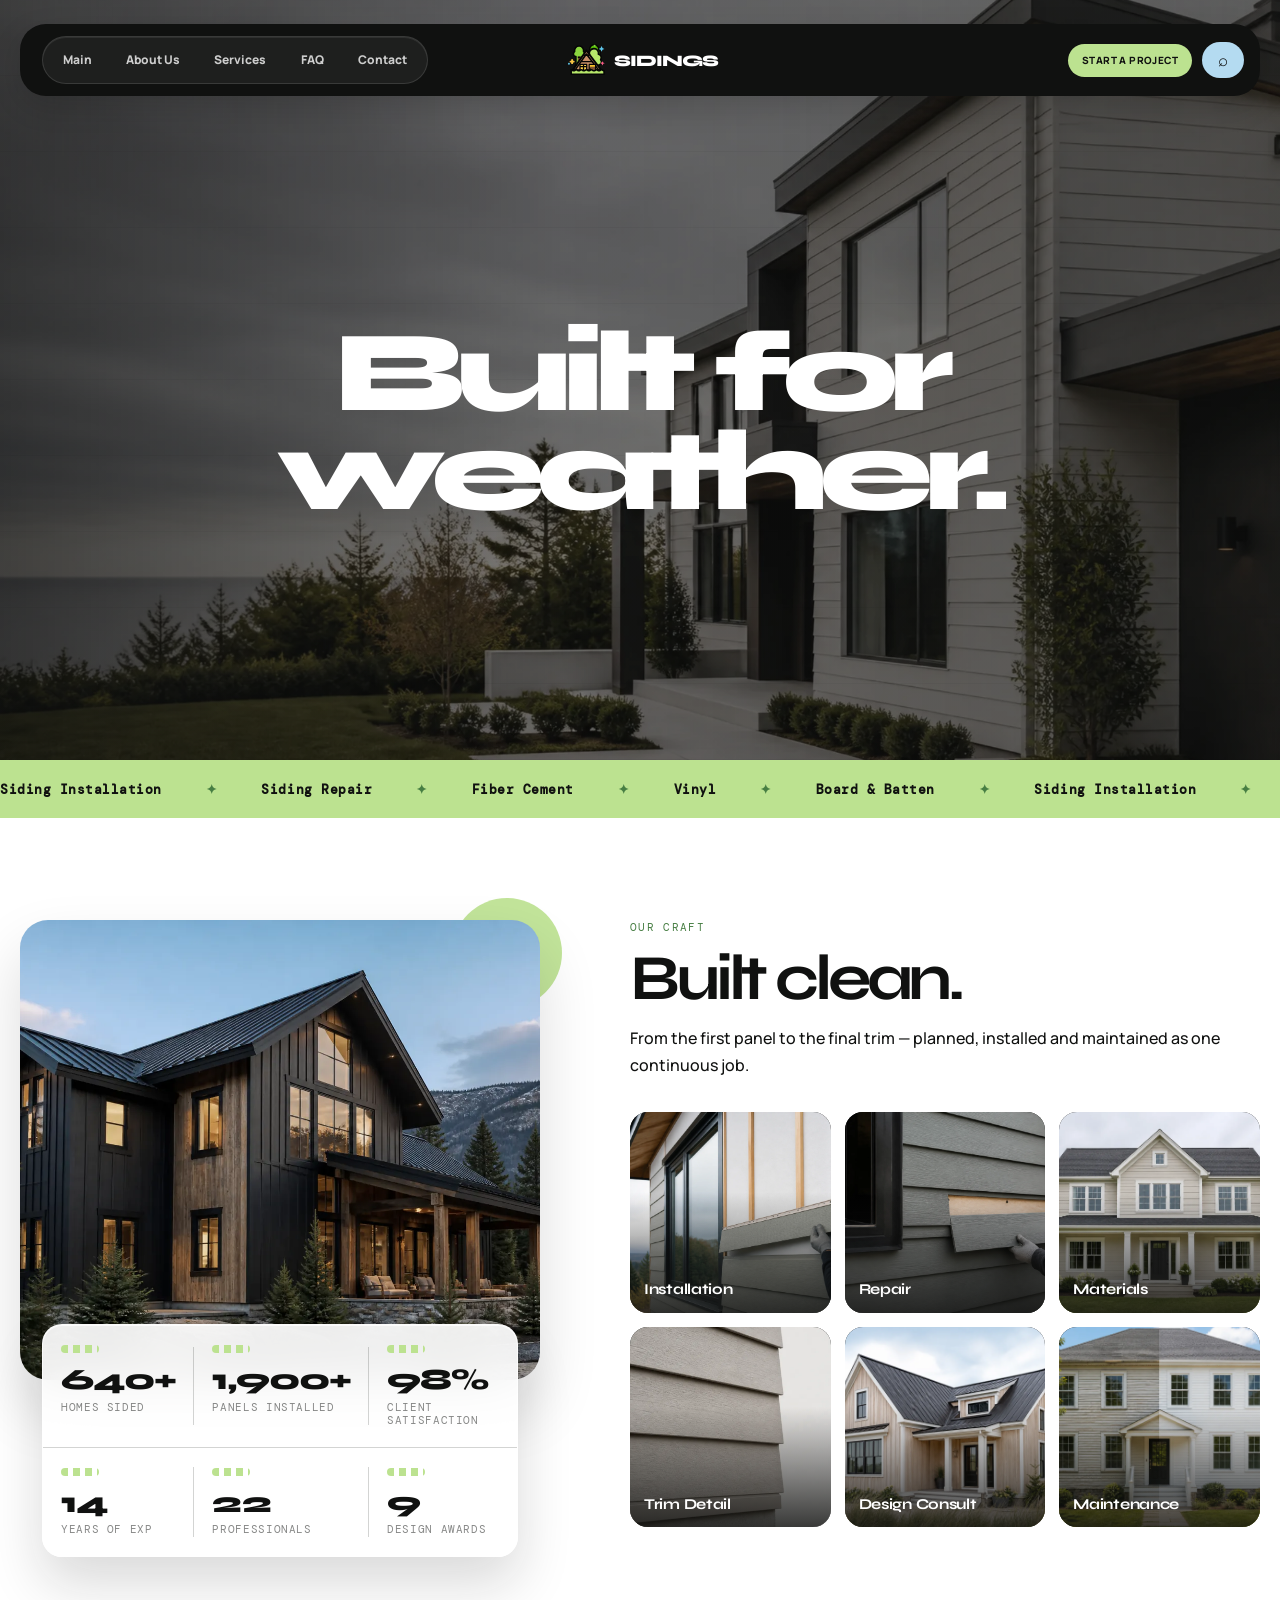
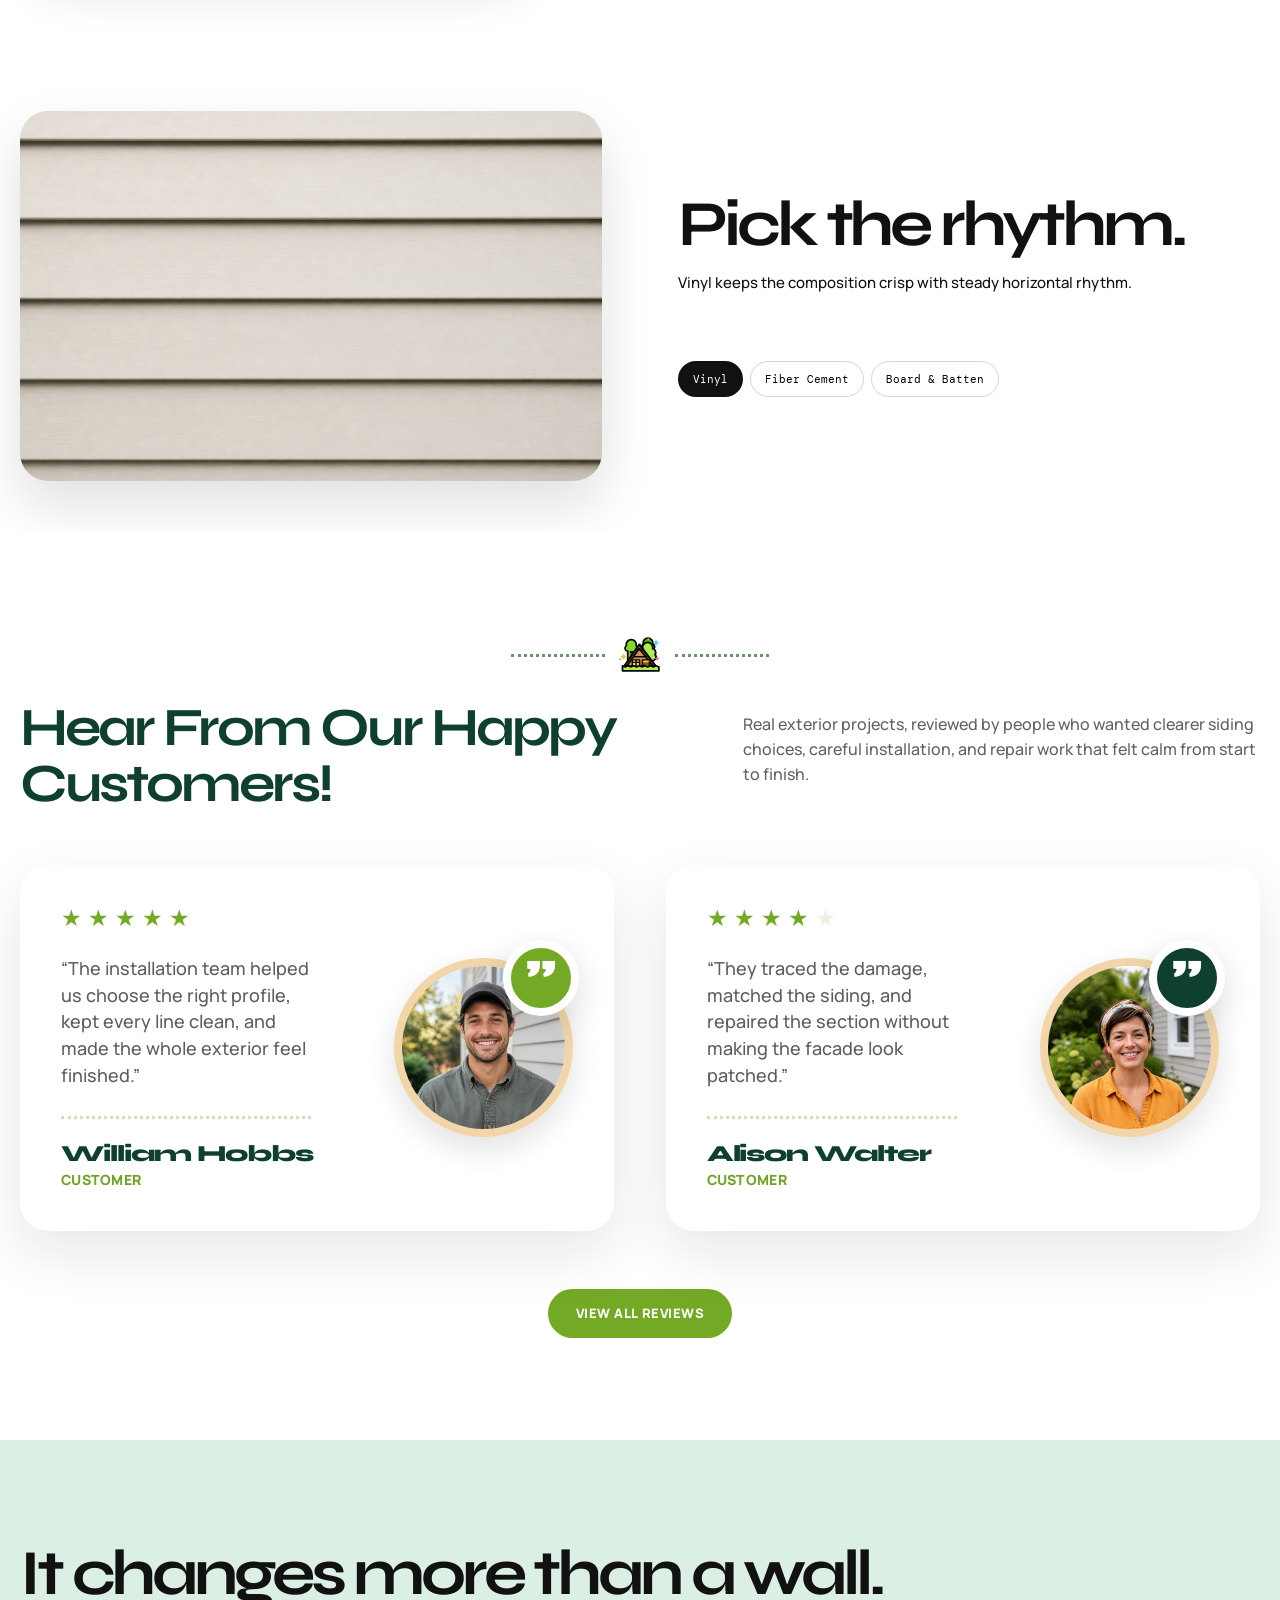
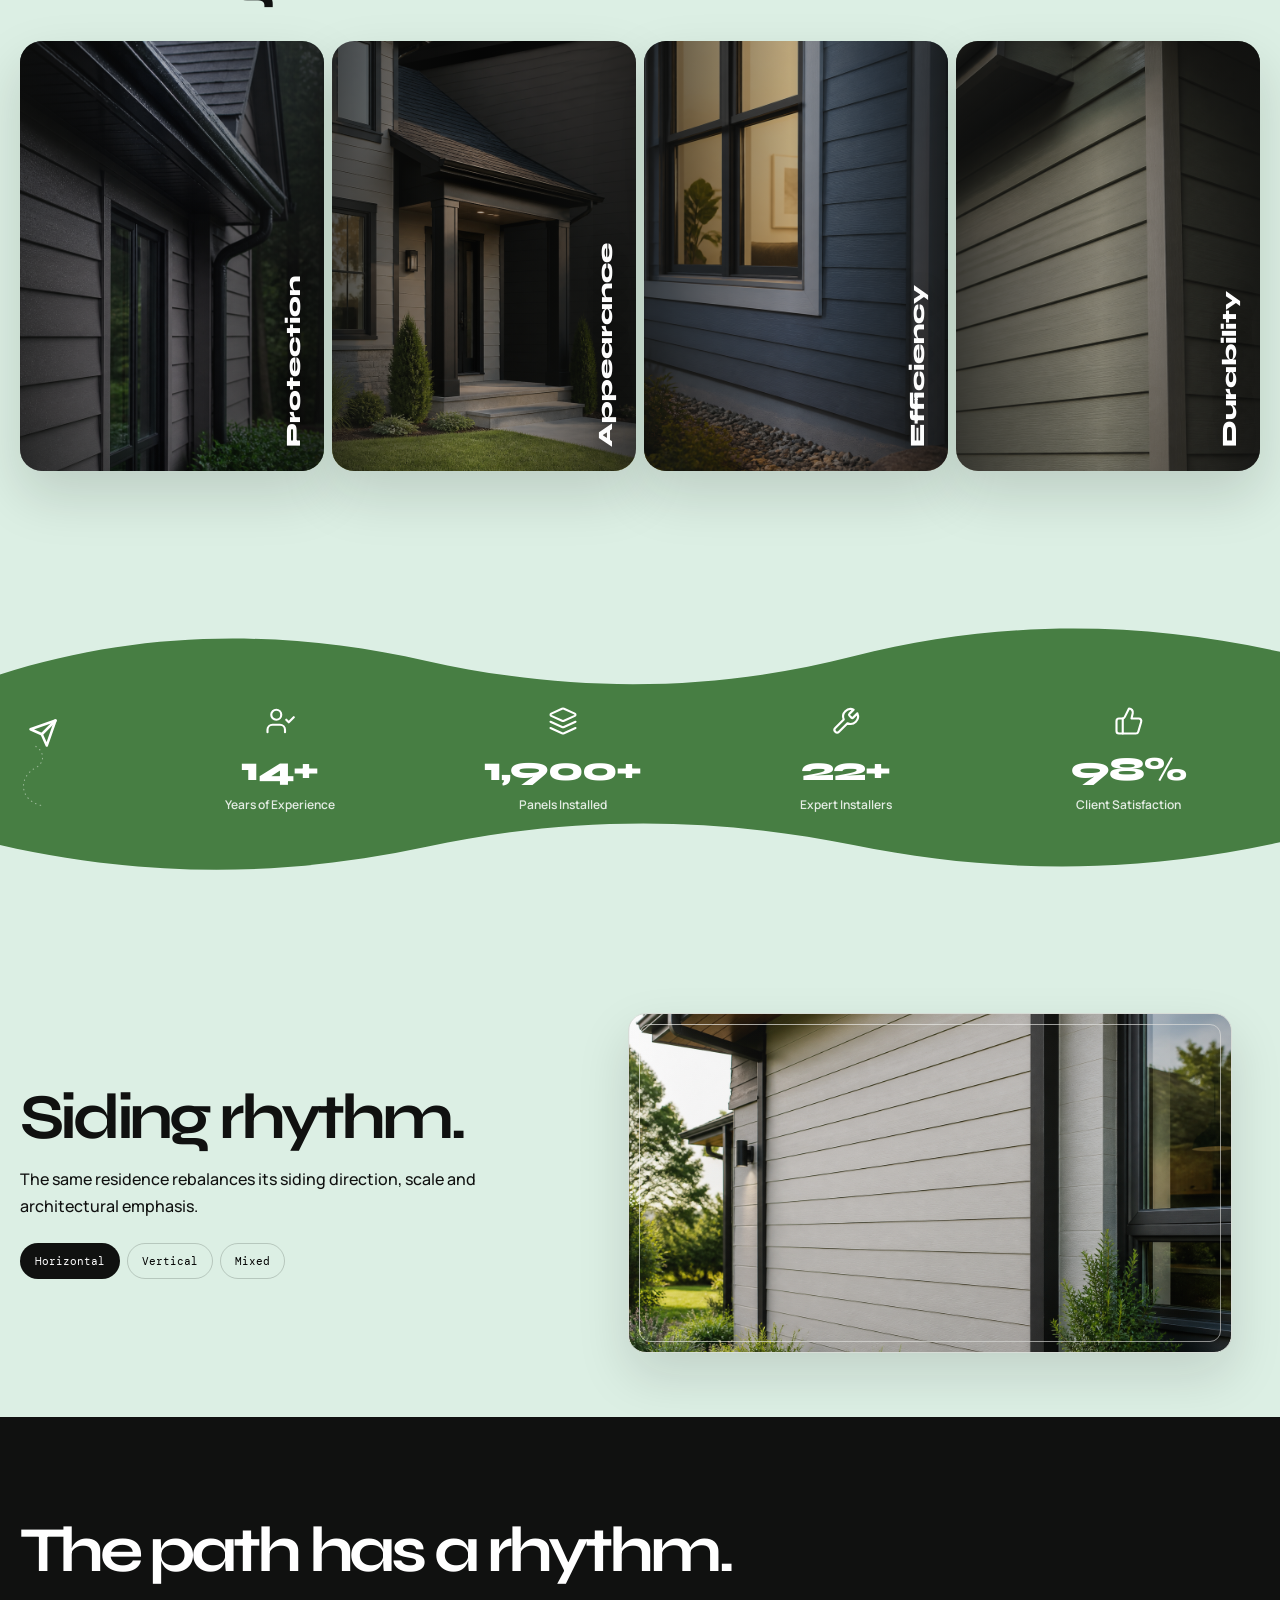
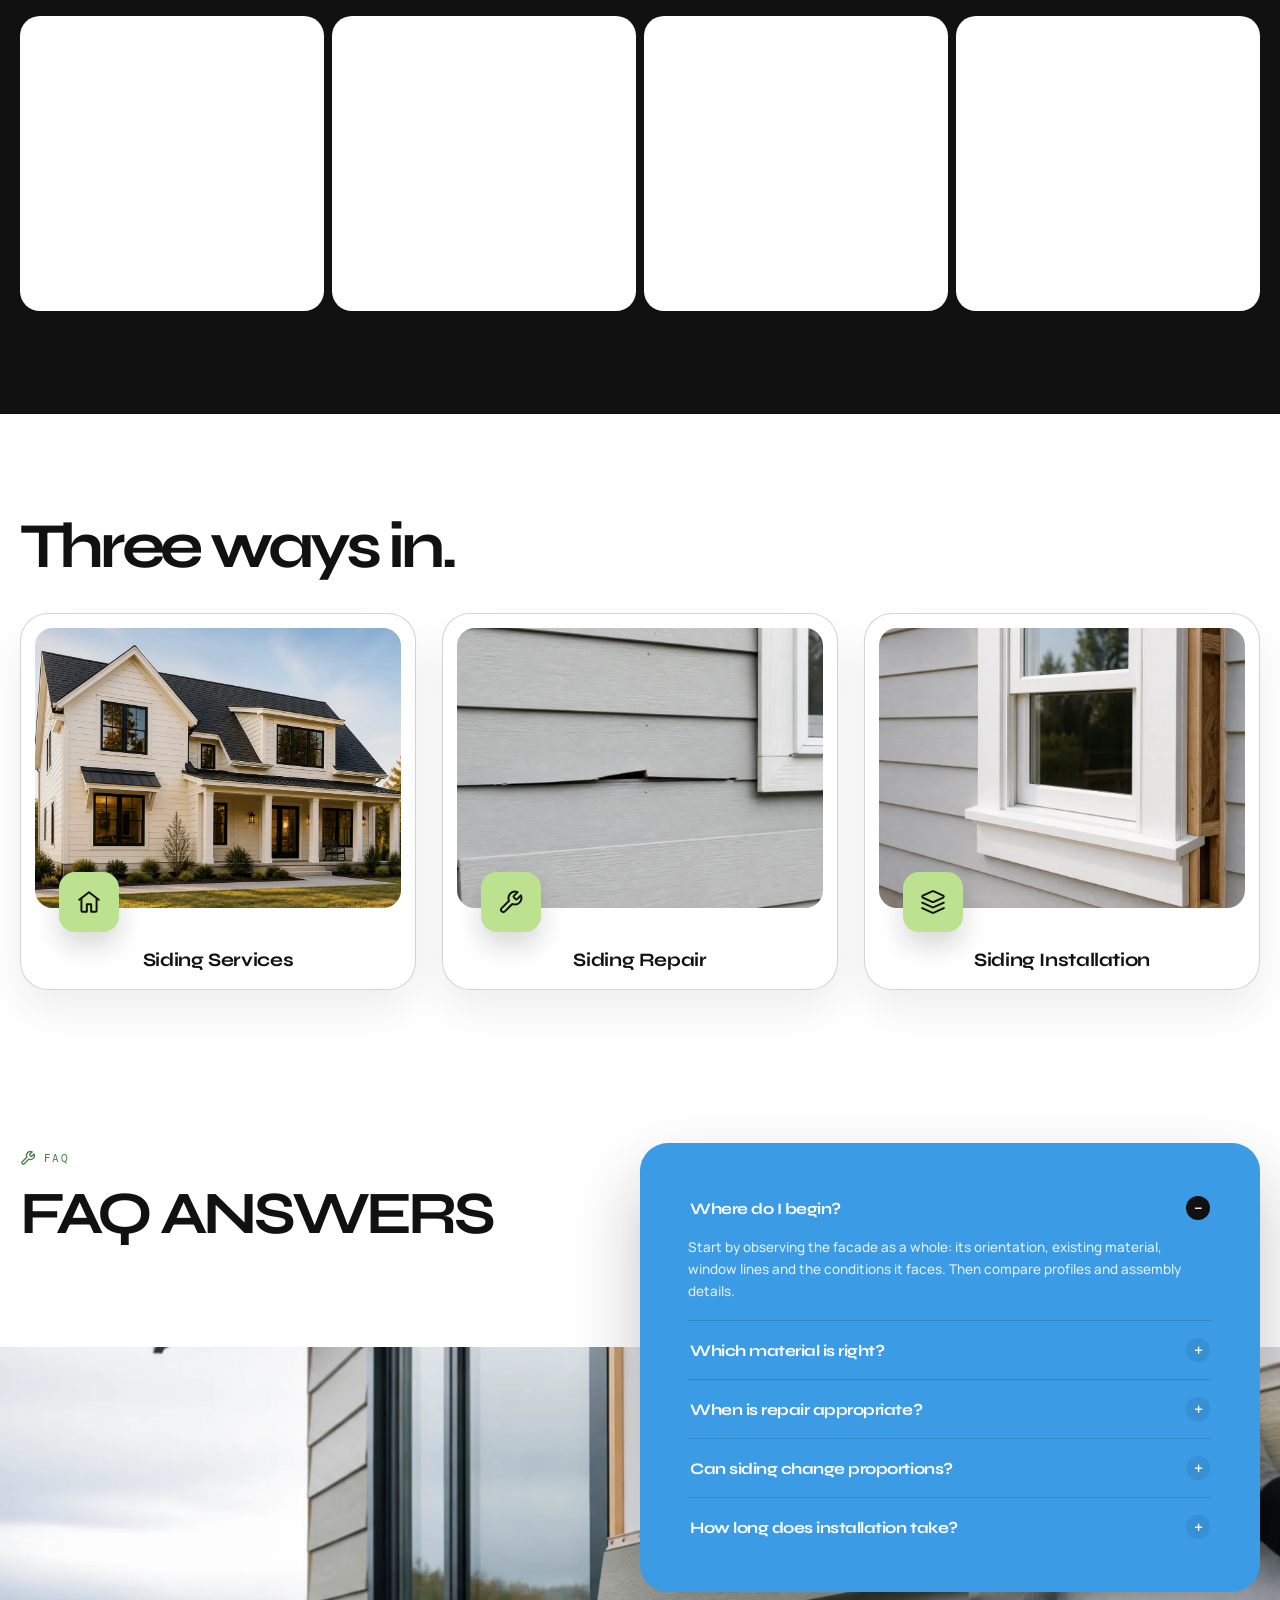
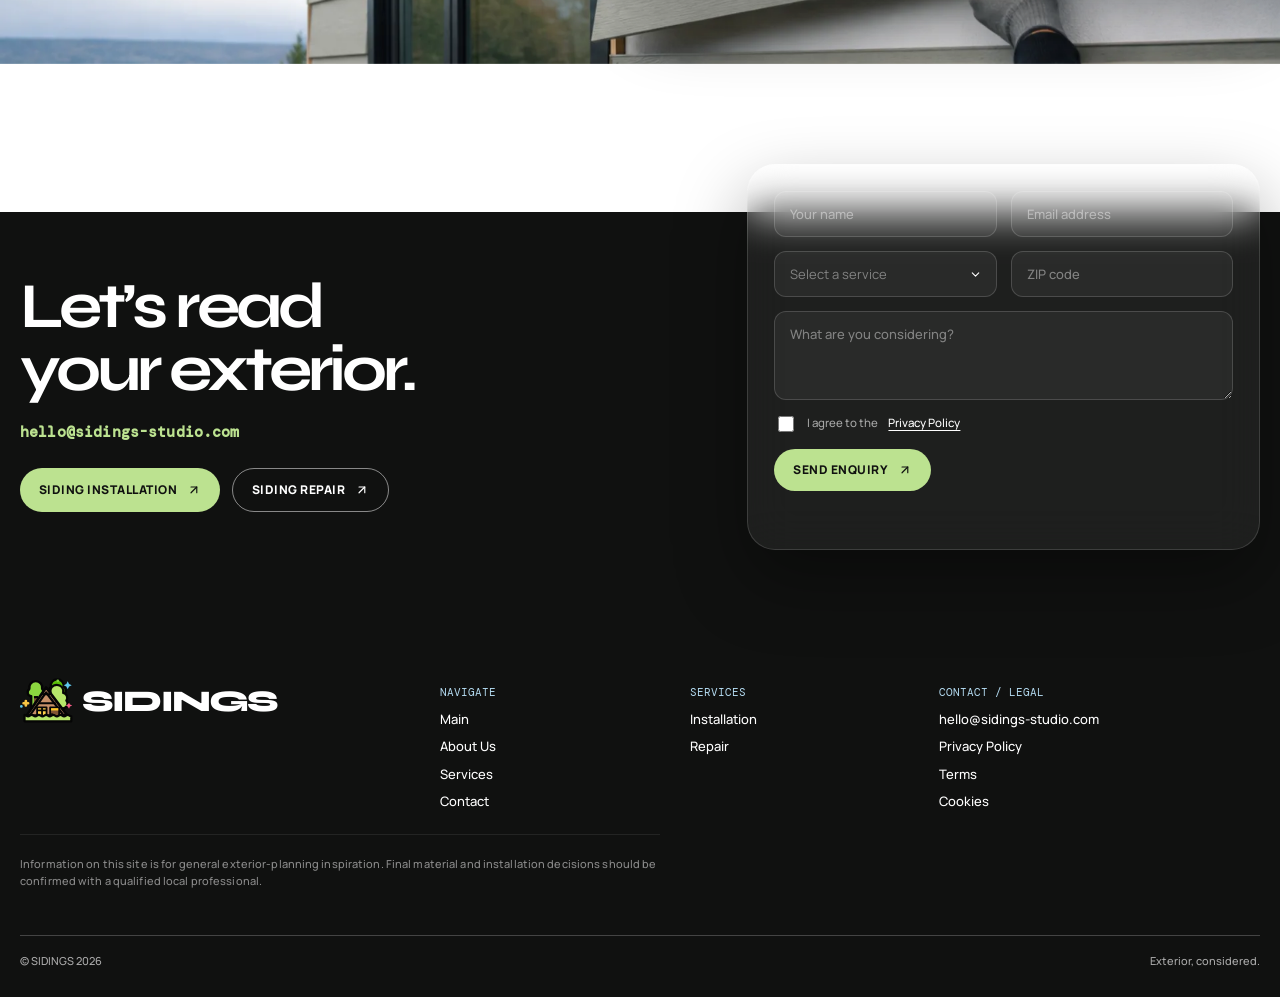
==== commit 0dd274b8: "!" ====
--- a/index.html
+++ b/index.html
@@ -1,15 +1,439 @@
-<!doctype html><html lang="en"><head><meta charset="utf-8"><meta name="viewport" content="width=device-width,initial-scale=1"><meta name="description" content="A considered guide to siding installation and repair."><link rel="icon" data-favicon href="assets/icons/favicon.svg"><link rel="preconnect" href="https://fonts.googleapis.com"><link rel="preconnect" href="https://fonts.gstatic.com" crossorigin><link rel="stylesheet" href="https://fonts.googleapis.com/css2?family=DM+Mono&family=Manrope:wght@500;700;800&family=Syne:wght@600;700;800&display=swap"><link rel="stylesheet" href="assets/css/global.css"><link rel="stylesheet" href="assets/css/index.css"><noscript><style>.rhythm-facade{background-image:url("assets/images/rhythm/horizontal.png")}</style></noscript><script defer src="config/config.js"></script><script defer src="assets/js/global.js"></script><script defer src="assets/js/index.js"></script><title>Home</title></head><body data-page-title="Home">
-<header class="site-header"><div class="container"><div class="header-wrap"><nav class="nav"><a href="#main">Main</a><a href="#about">About Us</a><div class="dropdown"><button class="drop-trigger" type="button">Services</button><div class="drop-menu"><a href="installation.html">Siding Installation</a><a href="repair.html">Siding Repair</a></div></div><a href="#faq">FAQ</a><a href="#contact">Contact</a></nav><a class="brand" href="index.html"><img data-logo src="assets/icons/logo.svg" width="38" height="38" alt=""><span data-company>SIDINGS</span></a><div class="header-actions"><a class="pill header-cta" href="#contact">Start a project</a><button class="search" type="button" aria-label="Search">⌕</button><button class="mobile-toggle" type="button" aria-label="Menu">☰</button></div></div></div></header>
-<main id="main"><section class="hero home-hero"><div class="billboard" aria-hidden="true" data-future-images="assets/images/hero/home-siding-01.webp,assets/images/hero/home-siding-02.webp,assets/images/hero/home-siding-03.webp"><div class="strip"></div><div class="strip"></div><div class="strip"></div><div class="strip"></div><div class="strip"></div><div class="strip"></div><div class="strip"></div><div class="strip"></div><div class="strip"></div><div class="strip"></div></div><h1><span>Built for</span><br><span>weather.</span></h1></section>
-<div class="marquee" id="about" aria-label="Services"><div class="marquee-track"><div class="marquee-group"><span>Siding Installation</span><i>✦</i><span>Siding Repair</span><i>✦</i><span>Fiber Cement</span><i>✦</i><span>Vinyl</span><i>✦</i><span>Board &amp; Batten</span><i>✦</i></div></div></div>
-<section class="section white craft-section" id="craft"><div class="container craft-grid"><div class="craft-visual"><div class="craft-photo" data-bg="assets/images/showcase/mountain-lodge.webp" aria-hidden="true"></div><div class="craft-stats"><div class="craft-stat"><strong>640+</strong><span>Homes Sided</span></div><div class="craft-stat"><strong>1,900+</strong><span>Panels Installed</span></div><div class="craft-stat"><strong>98%</strong><span>Client Satisfaction</span></div><div class="craft-stat"><strong>14</strong><span>Years of Exp</span></div><div class="craft-stat"><strong>22</strong><span>Professionals</span></div><div class="craft-stat"><strong>9</strong><span>Design Awards</span></div></div></div><div class="craft-content"><p class="kicker">Our Craft</p><h2 class="title">Built clean.</h2><p class="copy">From the first panel to the final trim — planned, installed and maintained as one continuous job.</p><div class="craft-grid-cards"><a class="craft-card" href="installation.html" data-bg="assets/images/hero/installation-hero.webp"><span class="craft-card-media" aria-hidden="true"></span><span class="craft-card-overlay" aria-hidden="true"></span><span class="craft-card-label">Installation</span></a><a class="craft-card" href="repair.html" data-bg="assets/images/hero/repair-hero.webp"><span class="craft-card-media" aria-hidden="true"></span><span class="craft-card-overlay" aria-hidden="true"></span><span class="craft-card-label">Repair</span></a><a class="craft-card" href="#materials" data-bg="assets/images/installation/facade-zoning.webp"><span class="craft-card-media" aria-hidden="true"></span><span class="craft-card-overlay" aria-hidden="true"></span><span class="craft-card-label">Materials</span></a><a class="craft-card" href="installation.html#trim-composer" data-bg="assets/images/installation/profile-scale.webp"><span class="craft-card-media" aria-hidden="true"></span><span class="craft-card-overlay" aria-hidden="true"></span><span class="craft-card-label">Trim Detail</span></a><a class="craft-card" href="#rhythm" data-bg="assets/images/showcase/coastal-retreat.webp"><span class="craft-card-media" aria-hidden="true"></span><span class="craft-card-overlay" aria-hidden="true"></span><span class="craft-card-label">Design Consult</span></a><a class="craft-card" href="repair.html" data-bg="assets/images/home/before-after-house.webp"><span class="craft-card-media" aria-hidden="true"></span><span class="craft-card-overlay" aria-hidden="true"></span><span class="craft-card-label">Maintenance</span></a></div></div></div></section>
-<section class="section white material-section" id="materials"><div class="container material"><div class="material-wall" data-material="vinyl"></div><div><h2 class="title">Pick the rhythm.</h2><p class="matter-copy">Vinyl keeps the composition crisp with steady horizontal rhythm.</p><div class="material-controls"><button class="control active" type="button" data-material="vinyl">Vinyl</button><button class="control" type="button" data-material="fiber">Fiber Cement</button><button class="control" type="button" data-material="board">Board &amp; Batten</button></div></div></div></section>
-<section class="section white services-section" id="services"><div class="container"><div class="services-ornament" aria-hidden="true"><span></span><img data-logo src="assets/icons/logo.svg" width="42" height="42" loading="lazy" alt=""><span></span></div><div class="services-head"><h2 class="title">Hear From Our Happy<br>Customers!</h2><p class="copy">Real exterior projects, reviewed by people who wanted clearer siding choices, careful installation, and repair work that felt calm from start to finish.</p></div><div class="service-list"><article class="service-card install"><div class="service-review-copy"><div class="service-stars" aria-label="5 out of 5 stars"><span>★</span><span>★</span><span>★</span><span>★</span><span>★</span></div><p>“The installation team helped us choose the right profile, kept every line clean, and made the whole exterior feel finished.”</p><div class="service-divider"></div><h3>William Hobbs</h3><small>Customer</small></div><div class="service-portrait"><img src="assets/images/customers/william-hobbs.png" width="320" height="320" loading="lazy" alt="William Hobbs smiling beside new home siding"><span class="quote-badge" aria-hidden="true">”</span></div></article><article class="service-card repair"><div class="service-review-copy"><div class="service-stars" aria-label="4 out of 5 stars"><span>★</span><span>★</span><span>★</span><span>★</span><span class="muted">★</span></div><p>“They traced the damage, matched the siding, and repaired the section without making the facade look patched.”</p><div class="service-divider"></div><h3>Alison Walter</h3><small>Customer</small></div><div class="service-portrait"><img src="assets/images/customers/alison-walter.png" width="320" height="320" loading="lazy" alt="Alison Walter smiling beside a finished home exterior"><span class="quote-badge" aria-hidden="true">”</span></div></article></div><a class="pill services-reviews-link" href="#testimonials">View all reviews</a></div></section>
-<section class="ripple-section" id="ripple-stats"><div class="ripple-shape" aria-hidden="true"><svg viewBox="0 0 1440 320" preserveAspectRatio="none"><path d="M0,70 C160,20 320,20 480,55 C640,90 800,90 960,50 C1120,10 1280,10 1440,45 L1440,255 C1280,290 1120,290 960,258 C800,226 640,226 480,260 C320,294 160,294 0,258 Z"></path></svg></div><div class="container ripple-inner"><div class="ripple-plane" aria-hidden="true"><svg class="plane-trail" viewBox="0 0 120 140"><path d="M50,125 C10,115 8,72 40,55 C62,43 55,18 35,12"></path></svg><svg class="plane-icon" viewBox="0 0 24 24"><path d="m22 2-7 20-4-9-9-4Z"></path><path d="M22 2 11 13"></path></svg></div><div class="ripple-stats"><div class="ripple-stat"><span class="ripple-icon"><svg viewBox="0 0 24 24"><path d="M16 21v-2a4 4 0 0 0-4-4H6a4 4 0 0 0-4 4v2"></path><circle cx="9" cy="7" r="4"></circle><path d="m17 11 2 2 4-4"></path></svg></span><strong>14+</strong><span class="ripple-label">Years of Experience</span></div><div class="ripple-stat"><span class="ripple-icon"><svg viewBox="0 0 24 24"><path d="M12.8 2.2a2 2 0 0 0-1.6 0L2.6 6.1a1 1 0 0 0 0 1.8l8.6 3.9a2 2 0 0 0 1.6 0l8.6-3.9a1 1 0 0 0 0-1.8Z"></path><path d="m22 17.6-9.2 4.2a2 2 0 0 1-1.6 0L2 17.6"></path><path d="m22 12.6-9.2 4.2a2 2 0 0 1-1.6 0L2 12.6"></path></svg></span><strong>1,900+</strong><span class="ripple-label">Panels Installed</span></div><div class="ripple-stat"><span class="ripple-icon"><svg viewBox="0 0 24 24"><path d="M14.7 6.3a1 1 0 0 0 0 1.4l1.6 1.6a1 1 0 0 0 1.4 0l3.4-3.4a6 6 0 0 1-7.9 7.9L6.4 20.6a2.1 2.1 0 0 1-3-3L10.2 10.8a6 6 0 0 1 7.9-7.9z"></path></svg></span><strong>22+</strong><span class="ripple-label">Expert Installers</span></div><div class="ripple-stat"><span class="ripple-icon"><svg viewBox="0 0 24 24"><path d="M7 10v12"></path><path d="M15 5.88 14 10h5.83a2 2 0 0 1 1.92 2.56l-2.33 8A2 2 0 0 1 17.5 22H4a2 2 0 0 1-2-2v-8a2 2 0 0 1 2-2h2.76a2 2 0 0 0 1.79-1.11L12 2h0a3.13 3.13 0 0 1 3 3.88Z"></path></svg></span><strong>98%</strong><span class="ripple-label">Client Satisfaction</span></div></div></div></section>
-<section class="section benefits-section" id="benefits"><div class="container"><h2 class="title" style="margin-bottom:35px">It changes more than a wall.</h2><div class="expanding-row"><article class="expand-card" data-bg="assets/images/benefits/protection.png"><h3>Protection</h3><p>A measured outer layer helps manage the everyday weather story.</p></article><article class="expand-card" data-bg="assets/images/benefits/appearance.png"><h3>Appearance</h3><p>Lines, reveals and trim turn a plain elevation into a complete one.</p></article><article class="expand-card" data-bg="assets/images/benefits/efficiency.png"><h3>Efficiency</h3><p>The right assembly supports the comfort of the rooms behind it.</p></article><article class="expand-card" data-bg="assets/images/benefits/durability.png"><h3>Durability</h3><p>Considered material choices make maintenance less demanding.</p></article></div></div></section>
-<section class="section rhythm-section" id="rhythm"><div class="container rhythm"><div class="rhythm-copy"><h2 class="title">Siding rhythm.</h2><p class="copy">The same residence rebalances its siding direction, scale and architectural emphasis.</p><div class="material-controls"><button class="control active" type="button" data-rhythm="horizontal">Horizontal</button><button class="control" type="button" data-rhythm="vertical">Vertical</button><button class="control" type="button" data-rhythm="mixed">Mixed</button></div></div><div class="rhythm-facade" data-rhythm="horizontal"></div></div></section>
-<section class="section ink process-section" id="process"><div class="container"><h2 class="title" style="margin-bottom:34px">The path has a rhythm.</h2><div class="process-row"><article class="process-stage"><h3>Discover</h3><p>Read the home and the role its exterior needs to play.</p></article><article class="process-stage"><h3>Compare</h3><p>See material choices as part of one composition.</p></article><article class="process-stage"><h3>Prepare</h3><p>Set the assembly and details in a clear order.</p></article><article class="process-stage"><h3>Complete</h3><p>Bring the facade back to its quiet, finished state.</p></article></div></div></section>
-<section class="section white highlights-section" id="testimonials"><div class="container"><h2 class="title" style="margin-bottom:34px">Three ways in.</h2><div class="highlight-grid"><article class="highlight-card"><div class="highlight-photo" data-bg="assets/images/showcase/modern-farmhouse.webp"><div class="highlight-clip"><span class="highlight-media" aria-hidden="true"></span><div class="highlight-overlay"><p>A calm, considered approach — from first consultation to the final walk-through.</p><a class="highlight-cta" href="#craft">Read More</a></div></div><span class="highlight-icon" aria-hidden="true"><svg viewBox="0 0 24 24"><path d="m3 10 9-7 9 7"></path><path d="M5 9v11a1 1 0 0 0 1 1h4v-7h4v7h4a1 1 0 0 0 1-1V9"></path></svg></span></div><h3 class="highlight-title">Siding Services</h3></article><article class="highlight-card"><div class="highlight-photo" data-bg="assets/images/home/damage-repair.webp"><div class="highlight-clip"><span class="highlight-media" aria-hidden="true"></span><div class="highlight-overlay"><p>We trace the damage, match the profile, and repair the section so the facade reads as one surface again.</p><a class="highlight-cta" href="repair.html">Read More</a></div></div><span class="highlight-icon" aria-hidden="true"><svg viewBox="0 0 24 24"><path d="M14.7 6.3a1 1 0 0 0 0 1.4l1.6 1.6a1 1 0 0 0 1.4 0l3.4-3.4a6 6 0 0 1-7.9 7.9L6.4 20.6a2.1 2.1 0 0 1-3-3L10.2 10.8a6 6 0 0 1 7.9-7.9z"></path></svg></span></div><h3 class="highlight-title">Siding Repair</h3></article><article class="highlight-card"><div class="highlight-photo" data-bg="assets/images/installation/trim-composer.webp"><div class="highlight-clip"><span class="highlight-media" aria-hidden="true"></span><div class="highlight-overlay"><p>We set every panel, seam and reveal in careful alignment for a finished, weather-ready wall.</p><a class="highlight-cta" href="installation.html">Read More</a></div></div><span class="highlight-icon" aria-hidden="true"><svg viewBox="0 0 24 24"><path d="M12.8 2.2a2 2 0 0 0-1.6 0L2.6 6.1a1 1 0 0 0 0 1.8l8.6 3.9a2 2 0 0 0 1.6 0l8.6-3.9a1 1 0 0 0 0-1.8Z"></path><path d="m22 17.6-9.2 4.2a2 2 0 0 1-1.6 0L2 17.6"></path><path d="m22 12.6-9.2 4.2a2 2 0 0 1-1.6 0L2 12.6"></path></svg></span></div><h3 class="highlight-title">Siding Installation</h3></article></div></div></section>
-<section class="section faq-section" id="faq"><div class="faq-photo" data-bg="assets/images/hero/installation-hero.webp" aria-hidden="true"></div><div class="faq-mask" aria-hidden="true"></div><div class="container faq-inner"><div class="faq-head"><p class="kicker faq-kicker"><svg viewBox="0 0 24 24" aria-hidden="true"><path d="M14.7 6.3a1 1 0 0 0 0 1.4l1.6 1.6a1 1 0 0 0 1.4 0l3.4-3.4a6 6 0 0 1-7.9 7.9L6.4 20.6a2.1 2.1 0 0 1-3-3L10.2 10.8a6 6 0 0 1 7.9-7.9z"></path></svg>FAQ</p><h2 class="title">FAQ Answers</h2></div><div class="faq-panel"><article class="faq-item open"><button class="faq-question" type="button">Where do I begin? <span>−</span></button><div class="faq-answer"><p>Start by observing the facade as a whole: its orientation, existing material, window lines and the conditions it faces. Then compare profiles and assembly details.</p></div></article><article class="faq-item"><button class="faq-question" type="button">Which material is right? <span>+</span></button><div class="faq-answer"><p>The best fit depends on climate, maintenance expectations, desired texture and the architectural character you want to preserve or introduce.</p></div></article><article class="faq-item"><button class="faq-question" type="button">When is repair appropriate? <span>+</span></button><div class="faq-answer"><p>Local damage can often be assessed and repaired when the surrounding assembly is sound. Widespread symptoms usually deserve a broader investigation.</p></div></article><article class="faq-item"><button class="faq-question" type="button">Can siding change proportions? <span>+</span></button><div class="faq-answer"><p>Yes. The direction, width and reveal of each panel materially affect how broad, tall, quiet or detailed an elevation appears.</p></div></article><article class="faq-item"><button class="faq-question" type="button">How long does installation take? <span>+</span></button><div class="faq-answer"><p>Most timelines depend on home size, existing siding removal, weather, and detail work around openings, trim, and corners.</p></div></article></div></div></section>
-<section class="section ink contact-section" id="contact"><div class="container contact-grid"><div class="contact-intro"><h2 class="title">Let’s read<br>your exterior.</h2><a class="contact-email" data-email></a><div class="contact-actions"><a class="pill" href="installation.html">Siding Installation <svg class="icon-arrow-up-right" viewBox="0 0 24 24" aria-hidden="true"><path d="M7 7h10v10"></path><path d="M7 17 17 7"></path></svg></a><a class="pill ghost" href="repair.html">Siding Repair <svg class="icon-arrow-up-right" viewBox="0 0 24 24" aria-hidden="true"><path d="M7 7h10v10"></path><path d="M7 17 17 7"></path></svg></a></div></div><form class="contact-form" action="send.php" method="post"><input name="name" required placeholder="Your name" aria-label="Your name"><input name="email" required type="email" placeholder="Email address" aria-label="Email address"><select name="service" required aria-label="Select a service"><option value="" disabled selected hidden>Select a service</option><option value="Siding Installation">Siding Installation</option><option value="Siding Repair">Siding Repair</option><option value="Not sure yet">Not sure yet</option></select><input name="zip" required placeholder="ZIP code" aria-label="ZIP code" inputmode="numeric" maxlength="10"><textarea name="message" rows="3" placeholder="What are you considering?" aria-label="What are you considering?"></textarea><label class="contact-policy"><input type="checkbox" name="policy" required> I agree to the <a href="privacy-policy.html">Privacy Policy</a></label><button class="pill" type="submit">Send enquiry <svg class="icon-arrow-up-right" viewBox="0 0 24 24" aria-hidden="true"><path d="M7 7h10v10"></path><path d="M7 17 17 7"></path></svg></button><div class="form-result" aria-live="polite"></div></form></div></section></main>
-<footer class="site-footer"><div class="container"><div class="foot-grid"><div><a class="brand" href="index.html"><img data-logo src="assets/icons/logo.svg" width="38" height="38" loading="lazy" alt=""><span data-company>SIDINGS</span></a></div><div><p class="footer-label">Navigate</p><nav class="footer-nav"><a href="#main">Main</a><a href="#about">About Us</a><a href="#services">Services</a><a href="#contact">Contact</a></nav></div><div><p class="footer-label">Services</p><nav class="footer-nav"><a href="installation.html">Installation</a><a href="repair.html">Repair</a></nav></div><div><p class="footer-label">Contact / Legal</p><nav class="footer-nav"><a data-email></a><a href="privacy-policy.html">Privacy Policy</a><a href="terms.html">Terms</a><a href="cookies.html">Cookies</a></nav></div></div><p class="disclaimer" data-disclaimer></p><div class="foot-bottom"><span>© <span data-company>SIDINGS</span> 2026</span><span>Exterior, considered.</span></div></div></footer></body></html>
+<!doctype html>
+<html lang="en">
+
+<head>
+    <meta charset="utf-8">
+    <meta name="viewport" content="width=device-width,initial-scale=1">
+    <meta name="description" content="A considered guide to siding installation and repair.">
+    <link rel="icon" data-favicon href="assets/icons/favicon.svg">
+    <link rel="preconnect" href="https://fonts.googleapis.com">
+    <link rel="preconnect" href="https://fonts.gstatic.com" crossorigin>
+    <link rel="stylesheet"
+        href="https://fonts.googleapis.com/css2?family=DM+Mono&family=Manrope:wght@500;700;800&family=Syne:wght@600;700;800&display=swap">
+    <link rel="stylesheet" href="assets/css/global.css">
+    <link rel="stylesheet" href="assets/css/index.css"><noscript>
+        <style>
+            .rhythm-facade {
+                background-image: url("assets/images/rhythm/horizontal.png")
+            }
+        </style>
+    </noscript>
+    <script defer src="config/config.js"></script>
+    <script defer src="assets/js/global.js"></script>
+    <script defer src="assets/js/index.js"></script>
+    <title>Home</title>
+</head>
+
+<body data-page-title="Home">
+    <header class="site-header">
+        <div class="container">
+            <div class="header-wrap">
+                <nav class="nav"><a href="#main">Main</a><a href="#about">About Us</a>
+                    <div class="dropdown"><button class="drop-trigger" type="button">Services</button>
+                        <div class="drop-menu"><a href="installation.html">Siding Installation</a><a
+                                href="repair.html">Siding Repair</a></div>
+                    </div><a href="#faq">FAQ</a><a href="#contact">Contact</a>
+                </nav><a class="brand" href="index.html"><img data-logo src="assets/icons/logo.svg" width="38"
+                        height="38" alt=""><span data-company>SIDINGS</span></a>
+                <div class="header-actions"><a class="pill header-cta" href="#contact">Start a project</a><button
+                        class="search" type="button" aria-label="Search">⌕</button><button class="mobile-toggle"
+                        type="button" aria-label="Menu">☰</button></div>
+            </div>
+        </div>
+    </header>
+    <main id="main">
+        <section class="hero home-hero">
+            <div class="billboard" aria-hidden="true"
+                data-future-images="assets/images/hero/home-siding-01.webp,assets/images/hero/home-siding-02.webp,assets/images/hero/home-siding-03.webp">
+                <div class="strip"></div>
+                <div class="strip"></div>
+                <div class="strip"></div>
+                <div class="strip"></div>
+                <div class="strip"></div>
+                <div class="strip"></div>
+                <div class="strip"></div>
+                <div class="strip"></div>
+                <div class="strip"></div>
+                <div class="strip"></div>
+            </div>
+            <h1><span>Built for</span><br><span>weather.</span></h1>
+        </section>
+        <div class="marquee" id="about" aria-label="Services">
+            <div class="marquee-track">
+                <div class="marquee-group"><span>Siding Installation</span><i>✦</i><span>Siding
+                        Repair</span><i>✦</i><span>Fiber Cement</span><i>✦</i><span>Vinyl</span><i>✦</i><span>Board
+                        &amp; Batten</span><i>✦</i></div>
+            </div>
+        </div>
+        <section class="section white craft-section" id="craft">
+            <div class="container craft-grid">
+                <div class="craft-visual">
+                    <div class="craft-photo" data-bg="assets/images/showcase/mountain-lodge.webp" aria-hidden="true">
+                    </div>
+                    <div class="craft-stats">
+                        <div class="craft-stat"><strong>640+</strong><span>Homes Sided</span></div>
+                        <div class="craft-stat"><strong>1,900+</strong><span>Panels Installed</span></div>
+                        <div class="craft-stat"><strong>98%</strong><span>Client Satisfaction</span></div>
+                        <div class="craft-stat"><strong>14</strong><span>Years of Exp</span></div>
+                        <div class="craft-stat"><strong>22</strong><span>Professionals</span></div>
+                        <div class="craft-stat"><strong>9</strong><span>Design Awards</span></div>
+                    </div>
+                </div>
+                <div class="craft-content">
+                    <p class="kicker">Our Craft</p>
+                    <h2 class="title">Built clean.</h2>
+                    <p class="copy">From the first panel to the final trim — planned, installed and maintained as one
+                        continuous job.</p>
+                    <div class="craft-grid-cards"><a class="craft-card" href="installation.html"
+                            data-bg="assets/images/hero/installation-hero.webp"><span class="craft-card-media"
+                                aria-hidden="true"></span><span class="craft-card-overlay"
+                                aria-hidden="true"></span><span class="craft-card-label">Installation</span></a><a
+                            class="craft-card" href="repair.html" data-bg="assets/images/hero/repair-hero.webp"><span
+                                class="craft-card-media" aria-hidden="true"></span><span class="craft-card-overlay"
+                                aria-hidden="true"></span><span class="craft-card-label">Repair</span></a><a
+                            class="craft-card" href="#materials"
+                            data-bg="assets/images/installation/facade-zoning.webp"><span class="craft-card-media"
+                                aria-hidden="true"></span><span class="craft-card-overlay"
+                                aria-hidden="true"></span><span class="craft-card-label">Materials</span></a><a
+                            class="craft-card" href="installation.html#trim-composer"
+                            data-bg="assets/images/installation/profile-scale.webp"><span class="craft-card-media"
+                                aria-hidden="true"></span><span class="craft-card-overlay"
+                                aria-hidden="true"></span><span class="craft-card-label">Trim Detail</span></a><a
+                            class="craft-card" href="#rhythm"
+                            data-bg="assets/images/showcase/coastal-retreat.webp"><span class="craft-card-media"
+                                aria-hidden="true"></span><span class="craft-card-overlay"
+                                aria-hidden="true"></span><span class="craft-card-label">Design Consult</span></a><a
+                            class="craft-card" href="repair.html"
+                            data-bg="assets/images/home/before-after-house.webp"><span class="craft-card-media"
+                                aria-hidden="true"></span><span class="craft-card-overlay"
+                                aria-hidden="true"></span><span class="craft-card-label">Maintenance</span></a></div>
+                </div>
+            </div>
+        </section>
+        <section class="section white material-section" id="materials">
+            <div class="container material">
+                <div class="material-wall" data-material="vinyl"></div>
+                <div>
+                    <h2 class="title">Pick the rhythm.</h2>
+                    <p class="matter-copy">Vinyl keeps the composition crisp with steady horizontal rhythm.</p>
+                    <div class="material-controls"><button class="control active" type="button"
+                            data-material="vinyl">Vinyl</button><button class="control" type="button"
+                            data-material="fiber">Fiber Cement</button><button class="control" type="button"
+                            data-material="board">Board &amp; Batten</button></div>
+                </div>
+            </div>
+        </section>
+        <section class="section white services-section" id="services">
+            <div class="container">
+                <div class="services-ornament" aria-hidden="true"><span></span><img data-logo
+                        src="assets/icons/logo.svg" width="42" height="42" loading="lazy" alt=""><span></span></div>
+                <div class="services-head">
+                    <h2 class="title">Hear From Our Happy<br>Customers!</h2>
+                    <p class="copy">Real exterior projects, reviewed by people who wanted clearer siding choices,
+                        careful installation, and repair work that felt calm from start to finish.</p>
+                </div>
+                <div class="service-list">
+                    <article class="service-card install">
+                        <div class="service-review-copy">
+                            <div class="service-stars" aria-label="5 out of 5 stars">
+                                <span>★</span><span>★</span><span>★</span><span>★</span><span>★</span></div>
+                            <p>“The installation team helped us choose the right profile, kept every line clean, and
+                                made the whole exterior feel finished.”</p>
+                            <div class="service-divider"></div>
+                            <h3>William Hobbs</h3><small>Customer</small>
+                        </div>
+                        <div class="service-portrait"><img src="assets/images/customers/william-hobbs.png" width="320"
+                                height="320" loading="lazy" alt="William Hobbs smiling beside new home siding"><span
+                                class="quote-badge" aria-hidden="true">”</span></div>
+                    </article>
+                    <article class="service-card repair">
+                        <div class="service-review-copy">
+                            <div class="service-stars" aria-label="4 out of 5 stars">
+                                <span>★</span><span>★</span><span>★</span><span>★</span><span class="muted">★</span>
+                            </div>
+                            <p>“They traced the damage, matched the siding, and repaired the section without making the
+                                facade look patched.”</p>
+                            <div class="service-divider"></div>
+                            <h3>Alison Walter</h3><small>Customer</small>
+                        </div>
+                        <div class="service-portrait"><img src="assets/images/customers/alison-walter.png" width="320"
+                                height="320" loading="lazy"
+                                alt="Alison Walter smiling beside a finished home exterior"><span class="quote-badge"
+                                aria-hidden="true">”</span></div>
+                    </article>
+                </div><a class="pill services-reviews-link" href="#testimonials">View all reviews</a>
+            </div>
+        </section>
+
+        <section class="section benefits-section" id="benefits">
+            <div class="container">
+                <h2 class="title" style="margin-bottom:35px">It changes more than a wall.</h2>
+                <div class="expanding-row">
+                    <article class="expand-card" data-bg="assets/images/benefits/protection.png">
+                        <h3>Protection</h3>
+                        <p>A measured outer layer helps manage the everyday weather story.</p>
+                    </article>
+                    <article class="expand-card" data-bg="assets/images/benefits/appearance.png">
+                        <h3>Appearance</h3>
+                        <p>Lines, reveals and trim turn a plain elevation into a complete one.</p>
+                    </article>
+                    <article class="expand-card" data-bg="assets/images/benefits/efficiency.png">
+                        <h3>Efficiency</h3>
+                        <p>The right assembly supports the comfort of the rooms behind it.</p>
+                    </article>
+                    <article class="expand-card" data-bg="assets/images/benefits/durability.png">
+                        <h3>Durability</h3>
+                        <p>Considered material choices make maintenance less demanding.</p>
+                    </article>
+                </div>
+            </div>
+        </section>
+
+                <section class="ripple-section" id="ripple-stats">
+                    <div class="ripple-shape" aria-hidden="true"><svg viewBox="0 0 1440 320" preserveAspectRatio="none">
+                            <path
+                                d="M0,70 C160,20 320,20 480,55 C640,90 800,90 960,50 C1120,10 1280,10 1440,45 L1440,255 C1280,290 1120,290 960,258 C800,226 640,226 480,260 C320,294 160,294 0,258 Z">
+                            </path>
+                        </svg></div>
+                    <div class="container ripple-inner">
+                        <div class="ripple-plane" aria-hidden="true"><svg class="plane-trail" viewBox="0 0 120 140">
+                                <path d="M50,125 C10,115 8,72 40,55 C62,43 55,18 35,12"></path>
+                            </svg><svg class="plane-icon" viewBox="0 0 24 24">
+                                <path d="m22 2-7 20-4-9-9-4Z"></path>
+                                <path d="M22 2 11 13"></path>
+                            </svg></div>
+                        <div class="ripple-stats">
+                            <div class="ripple-stat"><span class="ripple-icon"><svg viewBox="0 0 24 24">
+                                        <path d="M16 21v-2a4 4 0 0 0-4-4H6a4 4 0 0 0-4 4v2"></path>
+                                        <circle cx="9" cy="7" r="4"></circle>
+                                        <path d="m17 11 2 2 4-4"></path>
+                                    </svg></span><strong>14+</strong><span class="ripple-label">Years of Experience</span></div>
+                            <div class="ripple-stat"><span class="ripple-icon"><svg viewBox="0 0 24 24">
+                                        <path
+                                            d="M12.8 2.2a2 2 0 0 0-1.6 0L2.6 6.1a1 1 0 0 0 0 1.8l8.6 3.9a2 2 0 0 0 1.6 0l8.6-3.9a1 1 0 0 0 0-1.8Z">
+                                        </path>
+                                        <path d="m22 17.6-9.2 4.2a2 2 0 0 1-1.6 0L2 17.6"></path>
+                                        <path d="m22 12.6-9.2 4.2a2 2 0 0 1-1.6 0L2 12.6"></path>
+                                    </svg></span><strong>1,900+</strong><span class="ripple-label">Panels Installed</span></div>
+                            <div class="ripple-stat"><span class="ripple-icon"><svg viewBox="0 0 24 24">
+                                        <path
+                                            d="M14.7 6.3a1 1 0 0 0 0 1.4l1.6 1.6a1 1 0 0 0 1.4 0l3.4-3.4a6 6 0 0 1-7.9 7.9L6.4 20.6a2.1 2.1 0 0 1-3-3L10.2 10.8a6 6 0 0 1 7.9-7.9z">
+                                        </path>
+                                    </svg></span><strong>22+</strong><span class="ripple-label">Expert Installers</span></div>
+                            <div class="ripple-stat"><span class="ripple-icon"><svg viewBox="0 0 24 24">
+                                        <path d="M7 10v12"></path>
+                                        <path
+                                            d="M15 5.88 14 10h5.83a2 2 0 0 1 1.92 2.56l-2.33 8A2 2 0 0 1 17.5 22H4a2 2 0 0 1-2-2v-8a2 2 0 0 1 2-2h2.76a2 2 0 0 0 1.79-1.11L12 2h0a3.13 3.13 0 0 1 3 3.88Z">
+                                        </path>
+                                    </svg></span><strong>98%</strong><span class="ripple-label">Client Satisfaction</span></div>
+                        </div>
+                    </div>
+                </section>
+        <section class="section rhythm-section" id="rhythm">
+            <div class="container rhythm">
+                <div class="rhythm-copy">
+                    <h2 class="title">Siding rhythm.</h2>
+                    <p class="copy">The same residence rebalances its siding direction, scale and architectural
+                        emphasis.</p>
+                    <div class="material-controls"><button class="control active" type="button"
+                            data-rhythm="horizontal">Horizontal</button><button class="control" type="button"
+                            data-rhythm="vertical">Vertical</button><button class="control" type="button"
+                            data-rhythm="mixed">Mixed</button></div>
+                </div>
+                <div class="rhythm-facade" data-rhythm="horizontal"></div>
+            </div>
+        </section>
+        <section class="section ink process-section" id="process">
+            <div class="container">
+                <h2 class="title" style="margin-bottom:34px">The path has a rhythm.</h2>
+                <div class="process-row">
+                    <article class="process-stage">
+                        <h3>Discover</h3>
+                        <p>Read the home and the role its exterior needs to play.</p>
+                    </article>
+                    <article class="process-stage">
+                        <h3>Compare</h3>
+                        <p>See material choices as part of one composition.</p>
+                    </article>
+                    <article class="process-stage">
+                        <h3>Prepare</h3>
+                        <p>Set the assembly and details in a clear order.</p>
+                    </article>
+                    <article class="process-stage">
+                        <h3>Complete</h3>
+                        <p>Bring the facade back to its quiet, finished state.</p>
+                    </article>
+                </div>
+            </div>
+        </section>
+        <section class="section white highlights-section" id="testimonials">
+            <div class="container">
+                <h2 class="title" style="margin-bottom:34px">Three ways in.</h2>
+                <div class="highlight-grid">
+                    <article class="highlight-card">
+                        <div class="highlight-photo" data-bg="assets/images/showcase/modern-farmhouse.webp">
+                            <div class="highlight-clip"><span class="highlight-media" aria-hidden="true"></span>
+                                <div class="highlight-overlay">
+                                    <p>A calm, considered approach — from first consultation to the final walk-through.
+                                    </p><a class="highlight-cta" href="#craft">Read More</a>
+                                </div>
+                            </div><span class="highlight-icon" aria-hidden="true"><svg viewBox="0 0 24 24">
+                                    <path d="m3 10 9-7 9 7"></path>
+                                    <path d="M5 9v11a1 1 0 0 0 1 1h4v-7h4v7h4a1 1 0 0 0 1-1V9"></path>
+                                </svg></span>
+                        </div>
+                        <h3 class="highlight-title">Siding Services</h3>
+                    </article>
+                    <article class="highlight-card">
+                        <div class="highlight-photo" data-bg="assets/images/home/damage-repair.webp">
+                            <div class="highlight-clip"><span class="highlight-media" aria-hidden="true"></span>
+                                <div class="highlight-overlay">
+                                    <p>We trace the damage, match the profile, and repair the section so the facade
+                                        reads as one surface again.</p><a class="highlight-cta" href="repair.html">Read
+                                        More</a>
+                                </div>
+                            </div><span class="highlight-icon" aria-hidden="true"><svg viewBox="0 0 24 24">
+                                    <path
+                                        d="M14.7 6.3a1 1 0 0 0 0 1.4l1.6 1.6a1 1 0 0 0 1.4 0l3.4-3.4a6 6 0 0 1-7.9 7.9L6.4 20.6a2.1 2.1 0 0 1-3-3L10.2 10.8a6 6 0 0 1 7.9-7.9z">
+                                    </path>
+                                </svg></span>
+                        </div>
+                        <h3 class="highlight-title">Siding Repair</h3>
+                    </article>
+                    <article class="highlight-card">
+                        <div class="highlight-photo" data-bg="assets/images/installation/trim-composer.webp">
+                            <div class="highlight-clip"><span class="highlight-media" aria-hidden="true"></span>
+                                <div class="highlight-overlay">
+                                    <p>We set every panel, seam and reveal in careful alignment for a finished,
+                                        weather-ready wall.</p><a class="highlight-cta" href="installation.html">Read
+                                        More</a>
+                                </div>
+                            </div><span class="highlight-icon" aria-hidden="true"><svg viewBox="0 0 24 24">
+                                    <path
+                                        d="M12.8 2.2a2 2 0 0 0-1.6 0L2.6 6.1a1 1 0 0 0 0 1.8l8.6 3.9a2 2 0 0 0 1.6 0l8.6-3.9a1 1 0 0 0 0-1.8Z">
+                                    </path>
+                                    <path d="m22 17.6-9.2 4.2a2 2 0 0 1-1.6 0L2 17.6"></path>
+                                    <path d="m22 12.6-9.2 4.2a2 2 0 0 1-1.6 0L2 12.6"></path>
+                                </svg></span>
+                        </div>
+                        <h3 class="highlight-title">Siding Installation</h3>
+                    </article>
+                </div>
+            </div>
+        </section>
+        <section class="section faq-section" id="faq">
+            <div class="faq-photo" data-bg="assets/images/hero/installation-hero.webp" aria-hidden="true"></div>
+            <div class="faq-mask" aria-hidden="true"></div>
+            <div class="container faq-inner">
+                <div class="faq-head">
+                    <p class="kicker faq-kicker"><svg viewBox="0 0 24 24" aria-hidden="true">
+                            <path
+                                d="M14.7 6.3a1 1 0 0 0 0 1.4l1.6 1.6a1 1 0 0 0 1.4 0l3.4-3.4a6 6 0 0 1-7.9 7.9L6.4 20.6a2.1 2.1 0 0 1-3-3L10.2 10.8a6 6 0 0 1 7.9-7.9z">
+                            </path>
+                        </svg>FAQ</p>
+                    <h2 class="title">FAQ Answers</h2>
+                </div>
+                <div class="faq-panel">
+                    <article class="faq-item open"><button class="faq-question" type="button">Where do I begin?
+                            <span>−</span></button>
+                        <div class="faq-answer">
+                            <p>Start by observing the facade as a whole: its orientation, existing material, window
+                                lines and the conditions it faces. Then compare profiles and assembly details.</p>
+                        </div>
+                    </article>
+                    <article class="faq-item"><button class="faq-question" type="button">Which material is right?
+                            <span>+</span></button>
+                        <div class="faq-answer">
+                            <p>The best fit depends on climate, maintenance expectations, desired texture and the
+                                architectural character you want to preserve or introduce.</p>
+                        </div>
+                    </article>
+                    <article class="faq-item"><button class="faq-question" type="button">When is repair appropriate?
+                            <span>+</span></button>
+                        <div class="faq-answer">
+                            <p>Local damage can often be assessed and repaired when the surrounding assembly is sound.
+                                Widespread symptoms usually deserve a broader investigation.</p>
+                        </div>
+                    </article>
+                    <article class="faq-item"><button class="faq-question" type="button">Can siding change proportions?
+                            <span>+</span></button>
+                        <div class="faq-answer">
+                            <p>Yes. The direction, width and reveal of each panel materially affect how broad, tall,
+                                quiet or detailed an elevation appears.</p>
+                        </div>
+                    </article>
+                    <article class="faq-item"><button class="faq-question" type="button">How long does installation
+                            take? <span>+</span></button>
+                        <div class="faq-answer">
+                            <p>Most timelines depend on home size, existing siding removal, weather, and detail work
+                                around openings, trim, and corners.</p>
+                        </div>
+                    </article>
+                </div>
+            </div>
+        </section>
+        <section class="section ink contact-section" id="contact">
+            <div class="container contact-grid">
+                <div class="contact-intro">
+                    <h2 class="title">Let’s read<br>your exterior.</h2><a class="contact-email" data-email></a>
+                    <div class="contact-actions"><a class="pill" href="installation.html">Siding Installation <svg
+                                class="icon-arrow-up-right" viewBox="0 0 24 24" aria-hidden="true">
+                                <path d="M7 7h10v10"></path>
+                                <path d="M7 17 17 7"></path>
+                            </svg></a><a class="pill ghost" href="repair.html">Siding Repair <svg
+                                class="icon-arrow-up-right" viewBox="0 0 24 24" aria-hidden="true">
+                                <path d="M7 7h10v10"></path>
+                                <path d="M7 17 17 7"></path>
+                            </svg></a></div>
+                </div>
+                <form class="contact-form" action="send.php" method="post"><input name="name" required
+                        placeholder="Your name" aria-label="Your name"><input name="email" required type="email"
+                        placeholder="Email address" aria-label="Email address"><select name="service" required
+                        aria-label="Select a service">
+                        <option value="" disabled selected hidden>Select a service</option>
+                        <option value="Siding Installation">Siding Installation</option>
+                        <option value="Siding Repair">Siding Repair</option>
+                        <option value="Not sure yet">Not sure yet</option>
+                    </select><input name="zip" required placeholder="ZIP code" aria-label="ZIP code" inputmode="numeric"
+                        maxlength="10"><textarea name="message" rows="3" placeholder="What are you considering?"
+                        aria-label="What are you considering?"></textarea><label class="contact-policy"><input
+                            type="checkbox" name="policy" required> I agree to the <a href="privacy-policy.html">Privacy
+                            Policy</a></label><button class="pill" type="submit">Send enquiry <svg
+                            class="icon-arrow-up-right" viewBox="0 0 24 24" aria-hidden="true">
+                            <path d="M7 7h10v10"></path>
+                            <path d="M7 17 17 7"></path>
+                        </svg></button>
+                    <div class="form-result" aria-live="polite"></div>
+                </form>
+            </div>
+        </section>
+    </main>
+    <footer class="site-footer">
+        <div class="container">
+            <div class="foot-grid">
+                <div><a class="brand" href="index.html"><img data-logo src="assets/icons/logo.svg" width="38"
+                            height="38" loading="lazy" alt=""><span data-company>SIDINGS</span></a></div>
+                <div>
+                    <p class="footer-label">Navigate</p>
+                    <nav class="footer-nav"><a href="#main">Main</a><a href="#about">About Us</a><a
+                            href="#services">Services</a><a href="#contact">Contact</a></nav>
+                </div>
+                <div>
+                    <p class="footer-label">Services</p>
+                    <nav class="footer-nav"><a href="installation.html">Installation</a><a href="repair.html">Repair</a>
+                    </nav>
+                </div>
+                <div>
+                    <p class="footer-label">Contact / Legal</p>
+                    <nav class="footer-nav"><a data-email></a><a href="privacy-policy.html">Privacy Policy</a><a
+                            href="terms.html">Terms</a><a href="cookies.html">Cookies</a></nav>
+                </div>
+            </div>
+            <p class="disclaimer" data-disclaimer></p>
+            <div class="foot-bottom"><span>© <span data-company>SIDINGS</span> 2026</span><span>Exterior,
+                    considered.</span></div>
+        </div>
+    </footer>
+</body>
+
+</html>
--- a/assets/css/index.css
+++ b/assets/css/index.css
@@ -79,22 +79,22 @@
 .material{display:grid;grid-template-columns:1fr 1fr;gap:6vw;align-items:center}.material-wall{height:370px;background:#f2f0e8 url("../images/materials/vinyl-close-wall.png") center/cover no-repeat;border-radius:var(--radius);position:relative;overflow:hidden;box-shadow:0 24px 54px rgba(16,17,16,.13);transition:background-image .45s,filter .45s,transform .45s}.material-wall:before{content:'';position:absolute;inset:0;background:linear-gradient(135deg,rgba(255,255,255,.16),rgba(16,17,16,.08));pointer-events:none}.material-wall[data-material="fiber"]{background-image:url("../images/materials/fiber-close-wall.png")}.material-wall[data-material="board"]{background-image:url("../images/materials/board-close-wall.png")}.material-wall:hover{filter:saturate(1.04) contrast(1.03);transform:translateY(-4px)}.material-controls{display:flex;gap:7px;flex-wrap:wrap;margin-top:24px}.control{padding:10px 14px;border-radius:999px;border:1px solid var(--line);background:transparent;font:11px var(--mono);transition:.25s}.control.active,.control:hover{background:var(--ink);color:#fff}.matter-copy{min-height:65px}.expanding-row{display:flex;height:420px;gap:8px}.expand-card{flex:1;min-width:0;padding:28px;border-radius:22px;display:flex;flex-direction:column;justify-content:space-between;overflow:hidden;transition:flex .55s,background .45s}.expand-card:nth-child(1){background:var(--green)}.expand-card:nth-child(2){background:var(--pink)}.expand-card:nth-child(3){background:var(--blue)}.expand-card:nth-child(4){background:#fff}.expand-card:hover{flex:2.9}.expand-card h3{font:700 clamp(22px,2.6vw,42px)/.95 var(--serif);letter-spacing:-.05em;margin:0}.expand-card p{width:240px;max-height:0;opacity:0;transition:.4s}.expand-card:hover p{max-height:100px;opacity:1}.blueprint-wrap{display:grid;grid-template-columns:1fr .7fr;gap:8vw;align-items:center}.blueprint svg{width:100%;max-height:420px}.blueprint .outline{fill:none;stroke:var(--blue);stroke-width:3;stroke-dasharray:1500;stroke-dashoffset:1500;animation:draw 2.5s ease forwards}.blueprint .siding-line{stroke:var(--green);stroke-width:5;stroke-dasharray:380;stroke-dashoffset:380;animation:draw .8s ease forwards}.blueprint .siding-line:nth-of-type(2){animation-delay:1.2s}.blueprint .siding-line:nth-of-type(3){animation-delay:1.5s}.blueprint .siding-line:nth-of-type(4){animation-delay:1.8s}@keyframes draw{to{stroke-dashoffset:0}}.blueprint-labels{display:grid;gap:14px;font:13px var(--mono)}.blueprint-labels span{padding:12px;border-bottom:1px solid #444;animation:word .5s 2.2s both}
 /* swiper custom usable without library */
 .showcase{overflow:hidden}.showcase-track{display:flex;gap:14px;transition:transform .7s cubic-bezier(.2,.8,.2,1)}.swiper .showcase-track{gap:0}.project{height:420px;min-width:22%;flex:1;background:var(--blue);border-radius:24px;padding:26px;display:flex;align-items:end;position:relative;overflow:hidden;transition:flex .7s,background .5s}.project:nth-child(2){background:var(--pink)}.project:nth-child(3){background:var(--green)}.project:nth-child(4){background:#eee}.project.active{flex:2.2}.project-swiper .project{flex:0 0 28%;width:28%;min-width:0}.project-swiper .project.active{flex-basis:42%;width:42%}.testimonial-swiper .project{flex:0 0 48%;width:48%;min-width:0}.project-art{position:absolute;inset:0;background:repeating-linear-gradient(0deg,transparent 0 34px,rgba(0,0,0,.2) 35px 38px);transform:scale(1.12);transition:transform .7s}.project.active .project-art{transform:scale(1) translateY(-13px)}.project h3{position:relative;margin:0;transform:translateY(125%);transition:transform .5s .2s;font:700 34px var(--serif)}.project.active h3{transform:none}.showcase-controls{display:flex;justify-content:flex-end;gap:8px;margin-top:18px}.circle-btn{width:44px;height:44px;border-radius:50%;background:var(--ink);color:#fff}.compare{height:520px;border-radius:var(--radius);overflow:hidden;position:relative;background:var(--pink);user-select:none}.compare-after,.compare-before{position:absolute;inset:0}.compare-after{background:var(--green)}.compare-before{width:50%;overflow:hidden;background:#989b93}.compare-before:after,.compare-after:after{content:'';position:absolute;inset:0;background:repeating-linear-gradient(0deg,transparent 0 34px,rgba(0,0,0,.22) 35px 38px)}.compare-label{position:absolute;bottom:24px;left:25px;z-index:2;font:700 26px var(--serif)}.compare-before .compare-label{color:#fff}.compare-handle{position:absolute;z-index:4;left:50%;top:0;bottom:0;width:2px;background:var(--ink)}.compare-handle:after{content:'↔';position:absolute;top:50%;left:50%;translate:-50% -50%;height:48px;width:48px;display:grid;place-items:center;border-radius:50%;background:#fff;color:var(--ink)}
-.repair-stage{height:360px;border-radius:var(--radius);background:#fff;padding:44px;display:grid;place-content:center;position:relative;overflow:hidden}.damage-wall{width:min(900px,80vw);height:200px;background:var(--blue);position:relative;overflow:hidden}.damage-panel{height:25%;border-bottom:5px solid var(--ink);transition:transform .6s,opacity .6s}.damage-panel.damaged{background:var(--pink);clip-path:polygon(0 0,40% 0,47% 30%,56% 15%,61% 47%,100% 30%,100% 100%,0 100%)}.damage-panel.damaged:hover{transform:translateX(-34px) translateZ(40px);opacity:.1}.damage-panel.damaged:hover+.replacement{transform:translateX(0);opacity:1}.replacement{position:absolute;left:0;right:0;top:50%;height:25%;border-bottom:5px solid var(--ink);background:var(--green);transform:translateX(110%);opacity:0;transition:.6s}.rhythm{display:grid;grid-template-columns:1fr .8fr;gap:7vw;align-items:center}.rhythm-facade{height:360px;background:var(--blue);border-radius:20px;position:relative;overflow:hidden}.rhythm-facade:after{content:'';position:absolute;inset:20px;background:repeating-linear-gradient(0deg,transparent 0 26px,#233 27px 30px);transition:.5s}.rhythm-facade[data-rhythm="vertical"]:after{background:repeating-linear-gradient(90deg,transparent 0 42px,#233 43px 46px)}.rhythm-facade[data-rhythm="mixed"]:after{background:linear-gradient(90deg,transparent 49%,#233 50% 52%,transparent 53%),repeating-linear-gradient(0deg,transparent 0 26px,#233 27px 30px)}.process-row{display:flex;gap:8px}.process-stage{flex:1;min-height:295px;padding:24px;border-radius:20px;background:#fff;transition:flex .5s,background .4s}.process-stage:hover{flex:2.2;background:var(--pink)}.process-stage:nth-child(2):hover{background:var(--blue)}.process-stage:nth-child(3):hover{background:var(--green)}.process-stage h3{font:700 27px var(--serif);letter-spacing:-.06em}.process-stage p{max-width:260px;max-height:0;opacity:0;overflow:hidden;transition:.4s}.process-stage:hover p{max-height:100px;opacity:1}.testimonial{background:#fff;padding:38px;border-radius:24px;min-height:280px;display:flex;flex-direction:column;justify-content:space-between}.testimonial:nth-child(2){background:var(--pink)}.testimonial:nth-child(3){background:var(--blue)}.testimonial q{font:600 clamp(23px,3vw,43px)/1.05 var(--serif);letter-spacing:-.05em}.testimonial small{font:12px var(--mono)}.faq-section{position:relative;height:min(660px,78vh);min-height:500px;padding:0;overflow:visible}
-.faq-photo{position:absolute;z-index:0;left:0;right:0;top:40%;bottom:-4%;background-image:var(--lazy-bg,none);background-size:cover;background-position:center;will-change:transform}
-.faq-mask{position:absolute;z-index:1;left:0;right:0;top:0;height:22%;background:var(--foam);pointer-events:none}
+.repair-stage{height:360px;border-radius:var(--radius);background:#fff;padding:44px;display:grid;place-content:center;position:relative;overflow:hidden}.damage-wall{width:min(900px,80vw);height:200px;background:var(--blue);position:relative;overflow:hidden}.damage-panel{height:25%;border-bottom:5px solid var(--ink);transition:transform .6s,opacity .6s}.damage-panel.damaged{background:var(--pink);clip-path:polygon(0 0,40% 0,47% 30%,56% 15%,61% 47%,100% 30%,100% 100%,0 100%)}.damage-panel.damaged:hover{transform:translateX(-34px) translateZ(40px);opacity:.1}.damage-panel.damaged:hover+.replacement{transform:translateX(0);opacity:1}.replacement{position:absolute;left:0;right:0;top:50%;height:25%;border-bottom:5px solid var(--ink);background:var(--green);transform:translateX(110%);opacity:0;transition:.6s}.rhythm{display:grid;grid-template-columns:1fr .8fr;gap:7vw;align-items:center}.rhythm-facade{height:360px;background:var(--blue);border-radius:20px;position:relative;overflow:hidden}.rhythm-facade:after{content:'';position:absolute;inset:20px;background:repeating-linear-gradient(0deg,transparent 0 26px,#233 27px 30px);transition:.5s}.rhythm-facade[data-rhythm="vertical"]:after{background:repeating-linear-gradient(90deg,transparent 0 42px,#233 43px 46px)}.rhythm-facade[data-rhythm="mixed"]:after{background:linear-gradient(90deg,transparent 49%,#233 50% 52%,transparent 53%),repeating-linear-gradient(0deg,transparent 0 26px,#233 27px 30px)}.process-row{display:flex;gap:8px}.process-stage{flex:1;min-height:295px;padding:24px;border-radius:20px;background:#fff;transition:flex .5s,background .4s}.process-stage:hover{flex:2.2;background:var(--pink)}.process-stage:nth-child(2):hover{background:var(--blue)}.process-stage:nth-child(3):hover{background:var(--green)}.process-stage h3{font:700 27px var(--serif);letter-spacing:-.06em}.process-stage p{max-width:260px;max-height:0;opacity:0;overflow:hidden;transition:.4s}.process-stage:hover p{max-height:100px;opacity:1}.testimonial{background:#fff;padding:38px;border-radius:24px;min-height:280px;display:flex;flex-direction:column;justify-content:space-between}.testimonial:nth-child(2){background:var(--pink)}.testimonial:nth-child(3){background:var(--blue)}.testimonial q{font:600 clamp(23px,3vw,43px)/1.05 var(--serif);letter-spacing:-.05em}.testimonial small{font:12px var(--mono)}.faq-section{position:relative;height:min(720px,84vh);min-height:620px;padding:0;background:#fff;overflow:visible}
+.faq-photo{position:absolute;z-index:0;left:0;right:0;top:255px;bottom:88px;background-image:var(--lazy-bg,none);background-size:cover;background-position:center;will-change:transform}
+.faq-mask{position:absolute;z-index:1;left:0;right:0;top:0;height:255px;background:#fff;pointer-events:none}
 .faq-inner{position:relative;z-index:2;height:100%}
-.faq-head{max-width:620px;padding-top:clamp(44px,6vw,68px)}
-.faq-head .title{white-space:nowrap}
+.faq-head{max-width:660px;padding-top:clamp(34px,5vw,58px)}
+.faq-head .title{color:var(--ink);font-size:clamp(42px,4.7vw,72px);line-height:1.12;text-shadow:none;text-transform:uppercase;white-space:nowrap}
 .faq-kicker{display:inline-flex;align-items:center;gap:8px}
 .faq-kicker svg{width:16px;height:16px;flex:0 0 auto;fill:none;stroke:currentColor;stroke-width:2;stroke-linecap:round;stroke-linejoin:round}
-.faq-panel{position:absolute;top:clamp(-64px,-4vw,-36px);right:0;width:min(600px,48%);max-height:calc(100% + 26px);overflow-y:auto;background:var(--blue);border-radius:var(--radius);padding:8px 26px;box-shadow:0 34px 70px rgba(16,17,16,.24)}
+.faq-panel{position:absolute;top:clamp(32px,4vw,52px);right:0;width:min(640px,50%);max-height:calc(100% - 64px);overflow-y:auto;background:#3b9be5;border-radius:var(--radius);padding:36px 48px;box-shadow:0 34px 70px rgba(16,17,16,.24)}
 .faq-item{border-top:1px solid rgba(16,17,16,.14)}
 .faq-item:first-child{border-top:0}
-.faq-question{width:100%;padding:17px 2px;background:transparent;text-align:left;display:flex;justify-content:space-between;align-items:center;gap:14px;font:700 16px var(--serif);letter-spacing:-.03em;color:var(--ink)}
+.faq-question{width:100%;padding:17px 2px;background:transparent;text-align:left;display:flex;justify-content:space-between;align-items:center;gap:14px;font:700 16px var(--serif);letter-spacing:-.03em;color:#fff}
 .faq-question span{flex:0 0 auto;width:24px;height:24px;display:grid;place-items:center;border-radius:50%;background:rgba(16,17,16,.08);font:600 16px var(--sans);line-height:1;transition:background .25s ease,color .25s ease}
 .faq-item.open .faq-question span{background:var(--ink);color:#fff}
 .faq-answer{display:grid;grid-template-rows:0fr;transition:grid-template-rows .35s}
-.faq-answer p{overflow:hidden;margin:0;font-size:13.5px;line-height:1.6;color:rgba(16,17,16,.72)}
+.faq-answer p{overflow:hidden;margin:0;font-size:13.5px;line-height:1.6;color:rgba(255,255,255,.86)}
 .faq-item.open .faq-answer{grid-template-rows:1fr}
 .faq-item.open .faq-answer p{padding-bottom:18px}
 @media(prefers-reduced-motion:reduce){.faq-photo{transform:none!important}}.contact-grid{display:grid;grid-template-columns:1fr .82fr;gap:8vw;align-items:start}
@@ -118,7 +118,7 @@
 .form-result{grid-column:1/-1;min-height:18px;color:var(--green);font-size:12.5px}
 .contact-section{padding-block:clamp(42px,5vw,74px) clamp(48px,5vw,82px);overflow:visible}
 
-@media(max-width:850px){.hero{min-height:540px;height:calc(100vh - 7px)}.about-grid,.layers-layout,.material,.blueprint-wrap,.rhythm,.contact-grid,.craft-grid{grid-template-columns:1fr;gap:35px}.about-orbit{height:280px}.contact-form{justify-self:center;width:min(100%,560px);margin-top:0}.faq-section{height:auto;min-height:0;padding:clamp(48px,9vw,76px) 0}.faq-photo{position:relative;inset:auto;top:auto;bottom:auto;height:220px;margin-top:26px;border-radius:var(--radius)}.faq-mask{display:none}.faq-inner{height:auto}.faq-head{max-width:100%;margin-bottom:56px}.faq-head .title{white-space:normal}.faq-panel{position:relative;top:auto;right:auto;width:100%;max-height:none;overflow:visible;margin:-46px auto 0;padding-inline:20px}.craft-content{order:1}.craft-visual{order:2}.highlight-grid{grid-template-columns:1fr;gap:32px 0}.highlight-card{max-width:420px;margin-inline:auto}.craft-visual:before{width:80px;height:80px;top:-16px;right:-16px}.services-head{align-items:start;gap:20px;flex-direction:column}.service-list{grid-template-columns:1fr}.service-card{min-height:330px}.expanding-row,.process-row{height:auto;display:grid;grid-template-columns:1fr 1fr}.expand-card,.process-stage{min-height:185px}.expand-card:hover,.process-stage:hover{flex:initial}.expand-card p,.process-stage p{max-height:100px;opacity:1}.project-swiper .project,.testimonial-swiper .project{flex-basis:77%;width:77%}.compare{height:380px}}@media(max-width:480px){.expanding-row,.process-row{grid-template-columns:1fr}.expand-card,.process-stage{min-height:155px}.repair-stage{padding:20px}.damage-wall{width:100%}.material-wall{height:280px}.project{height:330px}.craft-grid-cards{gap:9px}.craft-stats{margin:-40px 8px 0}.craft-stat{padding:14px 10px}.craft-stat:before{width:30px;height:7px;margin-bottom:8px;background:repeating-linear-gradient(90deg,var(--green) 0 6px,transparent 6px 10px)}.craft-visual:before{display:none}.highlight-icon{width:52px;height:52px;left:20px;bottom:-20px}.highlight-icon svg{width:22px;height:22px}.highlight-title{margin-top:34px}.contact-form{grid-template-columns:1fr;padding:20px}.contact-email{justify-self:center}.contact-actions{justify-content:center}}
+@media(max-width:850px){.hero{min-height:540px;height:calc(100vh - 7px)}.about-grid,.layers-layout,.material,.blueprint-wrap,.rhythm,.contact-grid,.craft-grid{grid-template-columns:1fr;gap:35px}.about-orbit{height:280px}.contact-form{justify-self:center;width:min(100%,560px);margin-top:0}.faq-section{height:auto;min-height:0;padding:clamp(48px,9vw,76px) 0}.faq-photo{position:relative;inset:auto;top:auto;bottom:auto;height:280px;margin-top:26px;border-radius:var(--radius)}.faq-mask{display:none}.faq-inner{height:auto}.faq-head{max-width:100%;margin-bottom:56px}.faq-head .title{white-space:normal}.faq-panel{position:relative;top:auto;right:auto;width:100%;max-height:none;overflow:visible;margin:-46px auto 0;padding-inline:20px}.craft-content{order:1}.craft-visual{order:2}.highlight-grid{grid-template-columns:1fr;gap:32px 0}.highlight-card{max-width:420px;margin-inline:auto}.craft-visual:before{width:80px;height:80px;top:-16px;right:-16px}.services-head{align-items:start;gap:20px;flex-direction:column}.service-list{grid-template-columns:1fr}.service-card{min-height:330px}.expanding-row,.process-row{height:auto;display:grid;grid-template-columns:1fr 1fr}.expand-card,.process-stage{min-height:185px}.expand-card:hover,.process-stage:hover{flex:initial}.expand-card p,.process-stage p{max-height:100px;opacity:1}.project-swiper .project,.testimonial-swiper .project{flex-basis:77%;width:77%}.compare{height:380px}}@media(max-width:480px){.expanding-row,.process-row{grid-template-columns:1fr}.expand-card,.process-stage{min-height:155px}.repair-stage{padding:20px}.damage-wall{width:100%}.material-wall{height:280px}.project{height:330px}.craft-grid-cards{gap:9px}.craft-stats{margin:-40px 8px 0}.craft-stat{padding:14px 10px}.craft-stat:before{width:30px;height:7px;margin-bottom:8px;background:repeating-linear-gradient(90deg,var(--green) 0 6px,transparent 6px 10px)}.craft-visual:before{display:none}.highlight-icon{width:52px;height:52px;left:20px;bottom:-20px}.highlight-icon svg{width:22px;height:22px}.highlight-title{margin-top:34px}.contact-form{grid-template-columns:1fr;padding:20px}.contact-email{justify-self:center}.contact-actions{justify-content:center}}
 /* Local photorealistic imagery for Home configurators */
 .project-swiper .facade-board .board-view{background-size:cover;background-position:center;isolation:isolate}.project-swiper .facade-board .board-view:after{content:'';position:absolute;inset:0;border:1px solid rgba(255,255,255,.4);z-index:-1}.project-swiper .facade-board:nth-child(1) .board-view{background-image:url("../images/showcase/modern-farmhouse.webp")}.project-swiper .facade-board:nth-child(2) .board-view{background-image:url("../images/showcase/coastal-retreat.webp")}.project-swiper .facade-board:nth-child(3) .board-view{background-image:url("../images/showcase/mountain-lodge.webp")}.project-swiper .facade-board .board-view svg{display:none}.board-view .board-index{background:rgba(247,248,243,.92);color:#17201b}.project-swiper .facade-board.active .board-view{background-position:54% center}.compare-after{background-image:url("../images/home/before-after-house.webp");background-size:200% 100%;background-position:right center}.compare-before{background-image:url("../images/home/before-after-house.webp");background-size:200% 100%;background-position:left center}.compare .facade-elevation{display:none}.repair-stage{background-image:url("../images/home/damage-repair.webp");background-size:cover;background-position:center}.repair-stage:before{content:'';position:absolute;inset:0;background:rgba(244,246,241,.18);pointer-events:none}.repair-model{z-index:1;background:rgba(255,255,255,.05)}.repair-wall-plane,.repair-course.course-a,.repair-course.course-b,.repair-course.course-d,.repair-course.course-e{opacity:0}.broken-course,.new-course{left:33%;right:27%;height:15%;top:42%;background-image:url("../images/home/damage-repair.webp");background-size:570% auto;background-position:50% 48%;border-color:rgba(81,93,83,.45);box-shadow:0 10px 18px rgba(20,28,23,.22)}.new-course{background-position:55% 48%;background-color:#e5eee2}.repair-callout,.repair-hint{color:#26322a;text-shadow:0 1px 6px rgba(255,255,255,.9)}.repair-callout:before{border-color:#526258}.rhythm-facade{height:min(340px,34vw);aspect-ratio:16/9;background-image:url("../images/rhythm/horizontal.png");background-size:cover;background-position:center;border:1px solid #d7ddd7;border-radius:18px;box-shadow:0 22px 52px rgba(16,17,16,.13);position:relative;overflow:hidden;transition:background-image .55s ease,filter .7s,transform .45s ease}.rhythm-facade .rhythm-elevation{display:none}.rhythm-facade[data-rhythm="vertical"]{background-image:url("../images/rhythm/vertical.png")}.rhythm-facade[data-rhythm="mixed"]{background-image:url("../images/rhythm/mixed.png")}.rhythm-facade:before{content:'';position:absolute;inset:10px;border:1px solid rgba(250,250,247,.65);border-radius:11px;pointer-events:none}.rhythm-facade:after{content:'';position:absolute;inset:0;background:linear-gradient(135deg,rgba(255,255,255,.05),rgba(16,17,16,.18));pointer-events:none}.rhythm-facade:hover{filter:saturate(.98) contrast(1.03);transform:translateY(-4px)}
 .rhythm-section{padding-block:clamp(38px,5vw,76px)}.rhythm{grid-template-columns:.82fr 1fr}.rhythm-copy .title{white-space:nowrap}@media(max-width:850px){.rhythm{grid-template-columns:1fr}.rhythm-copy .title{white-space:normal}}
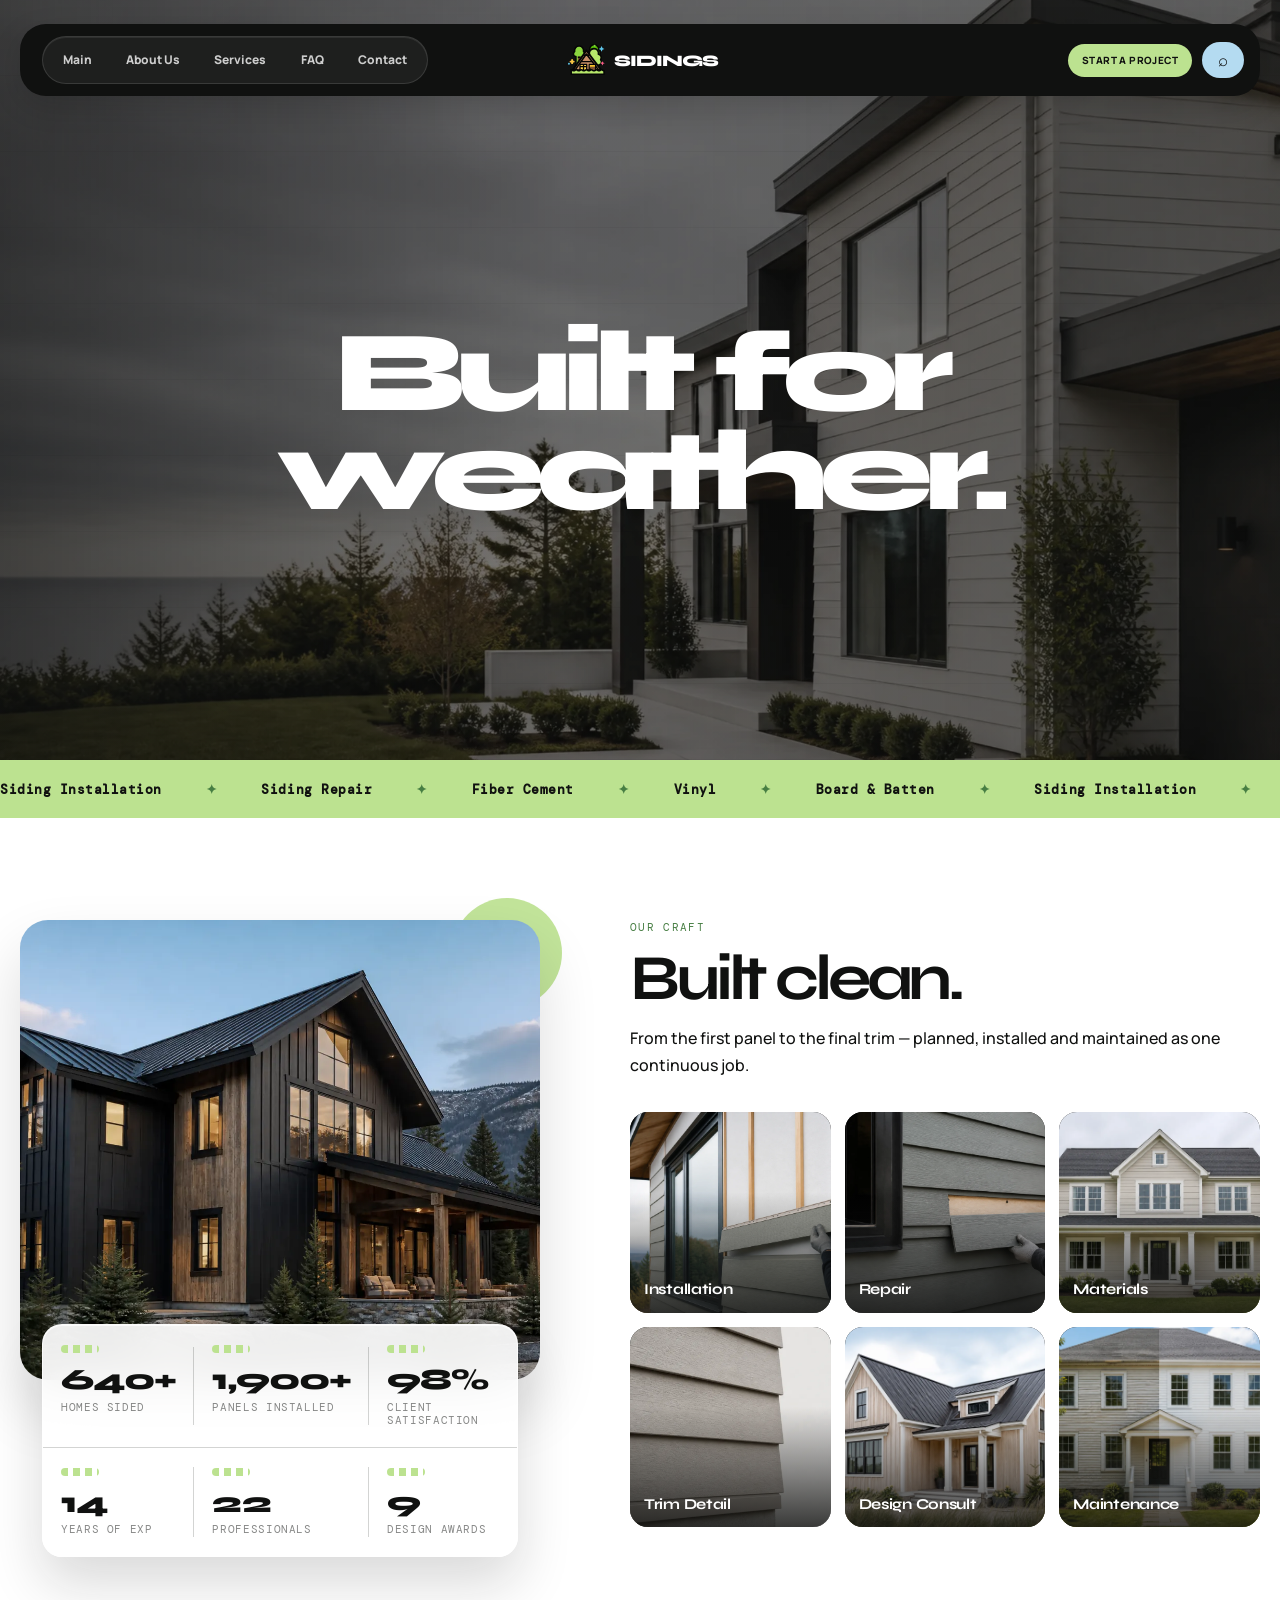
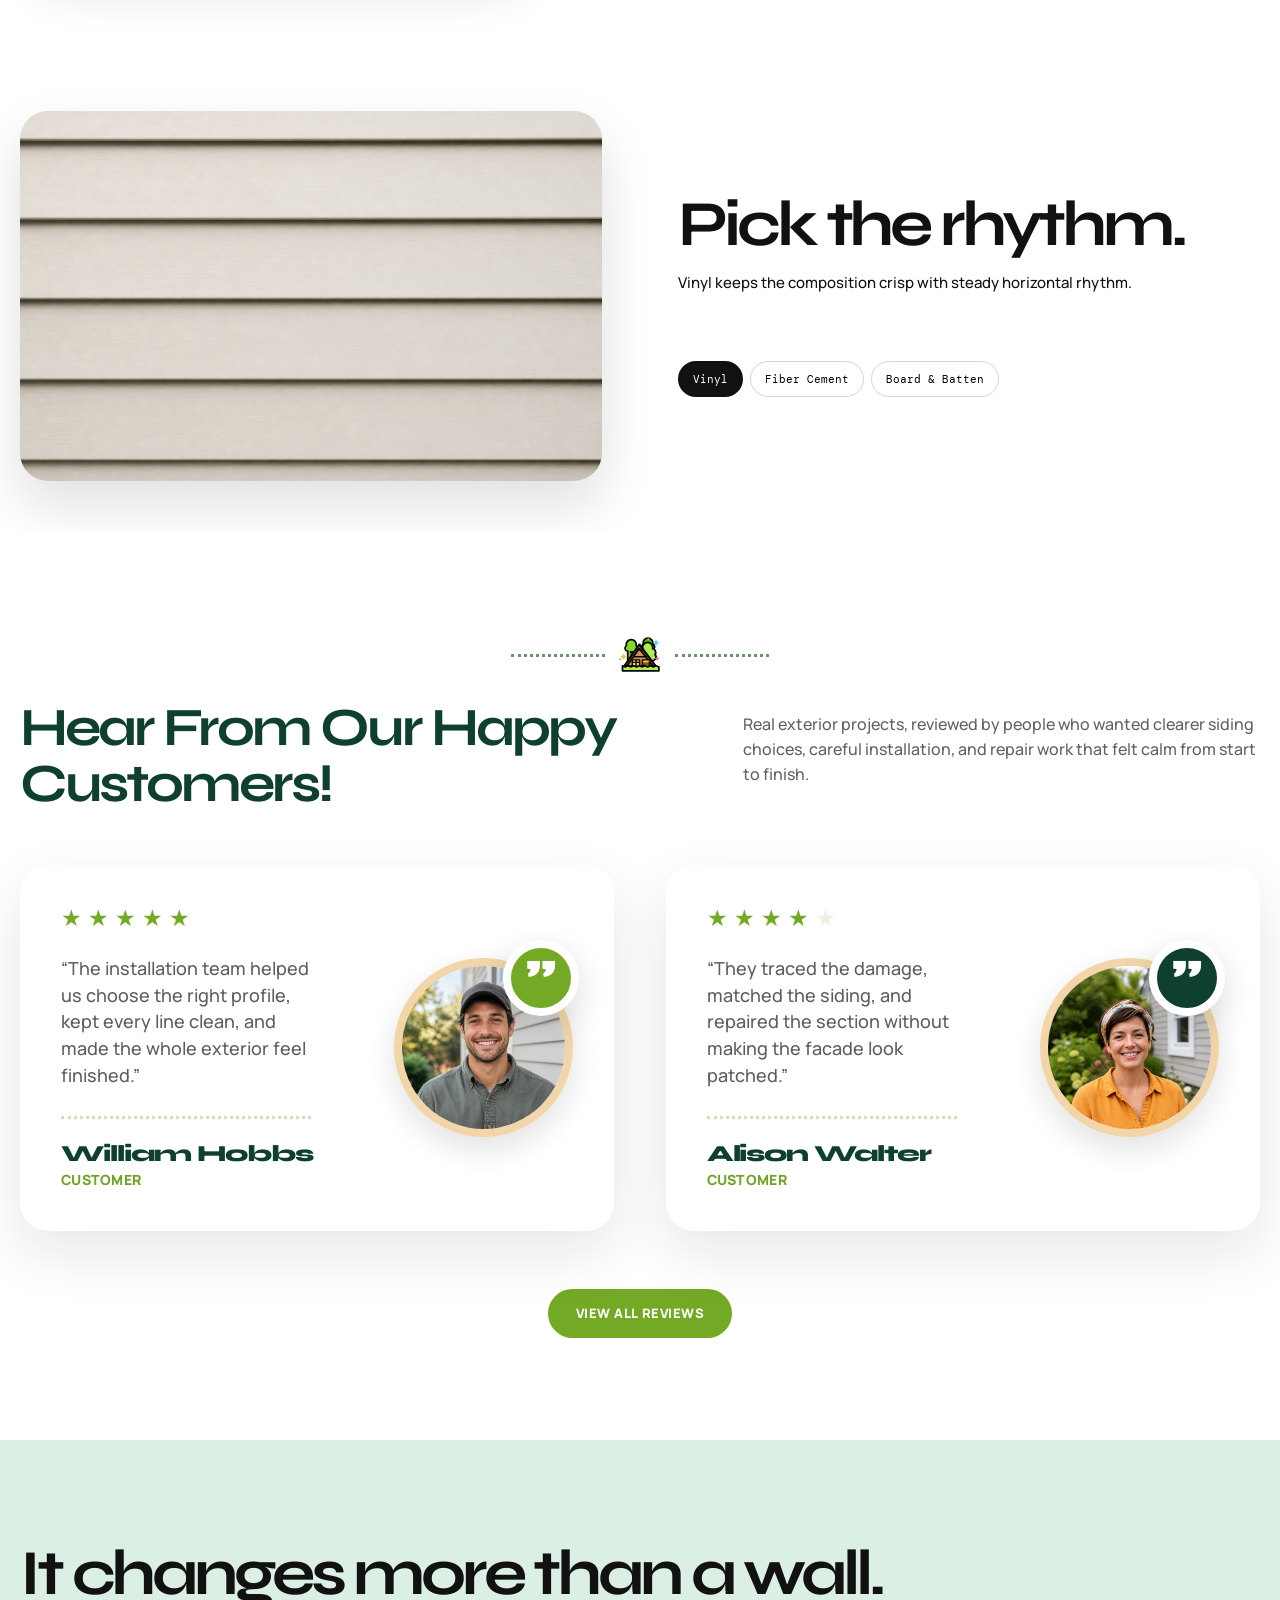
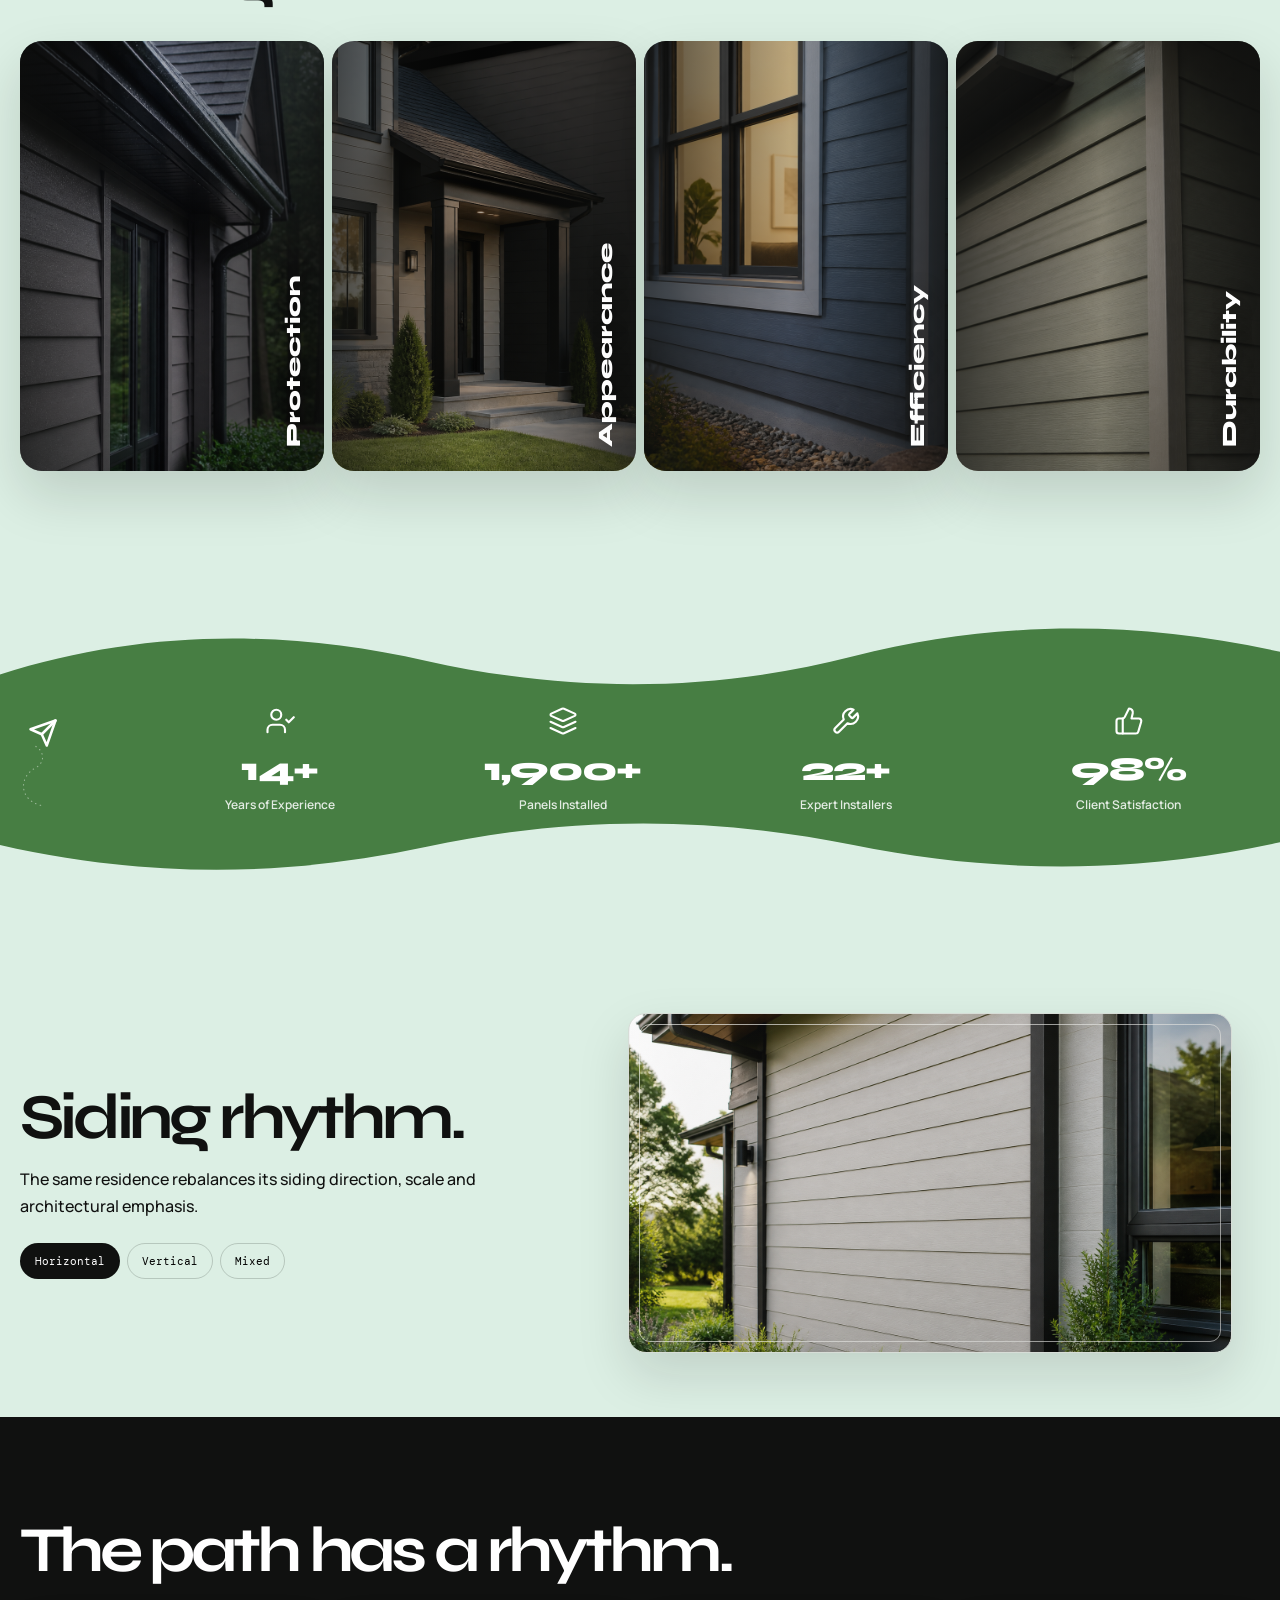
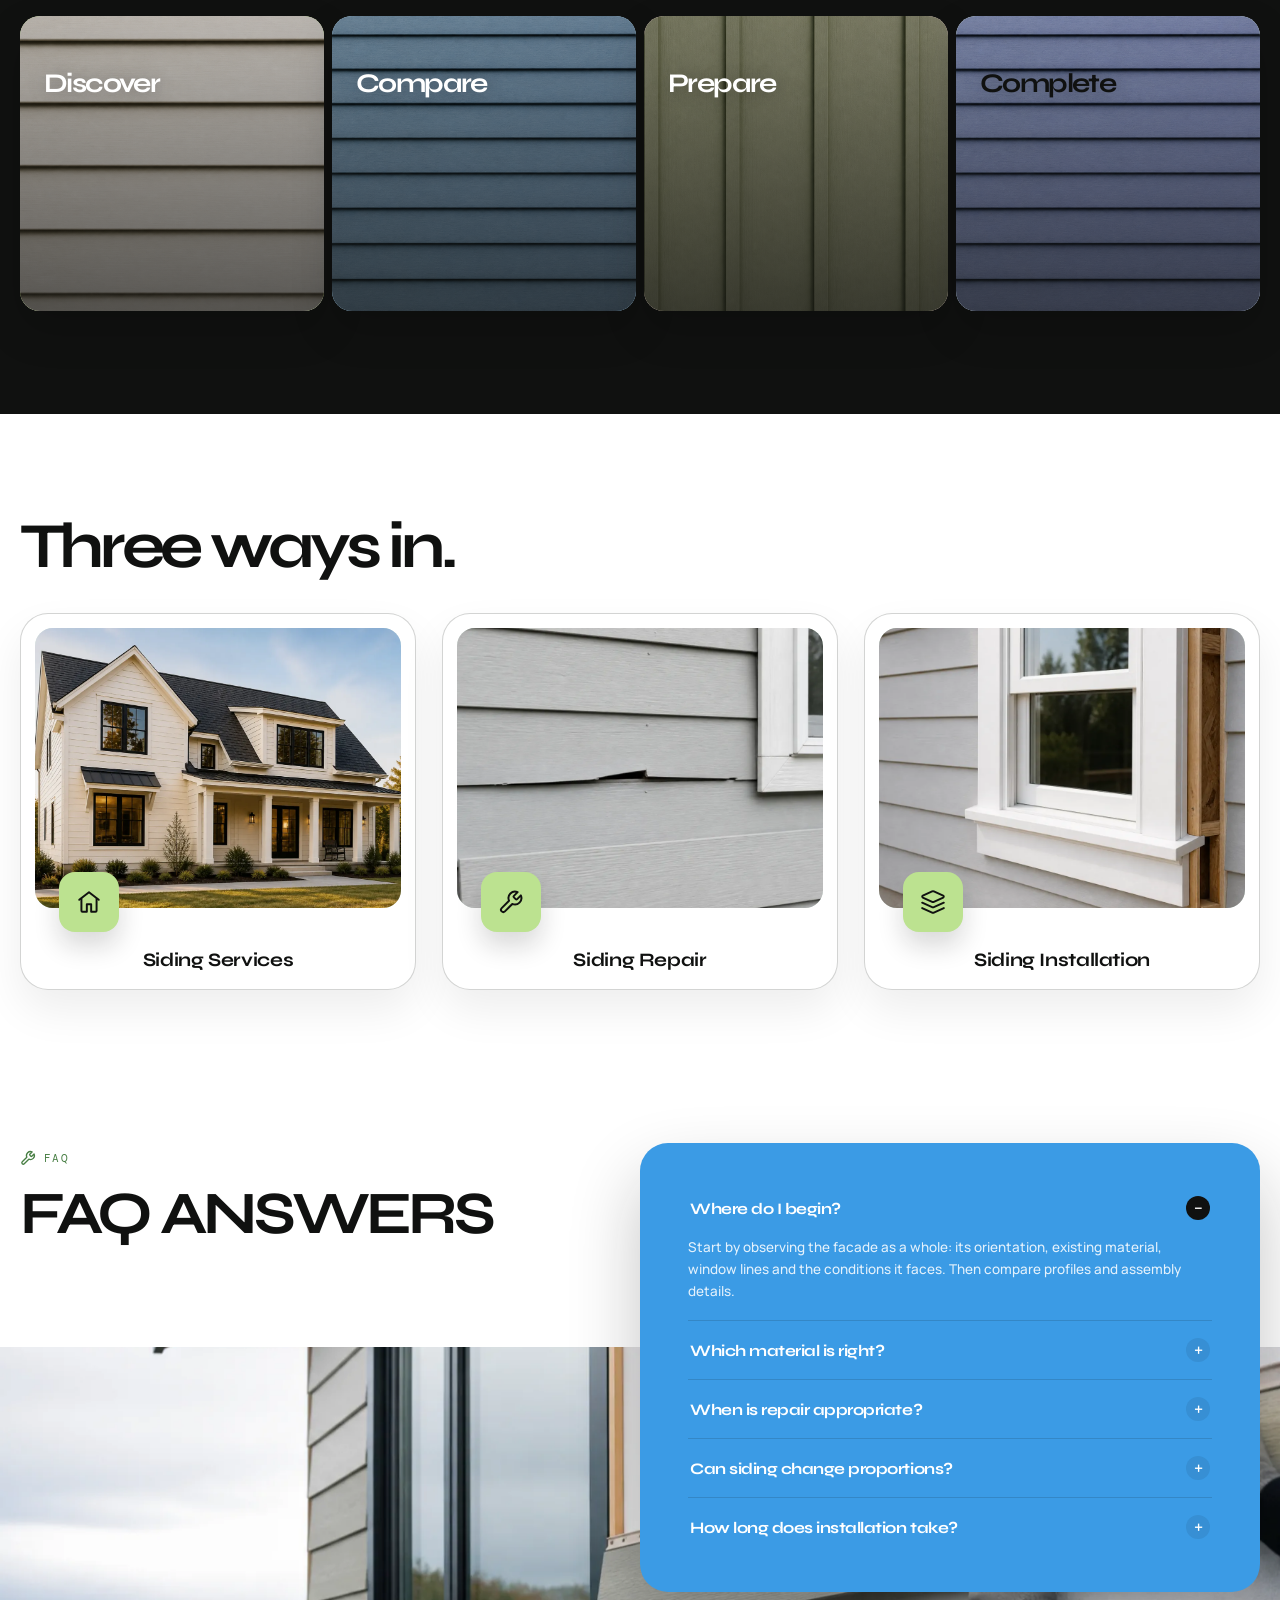
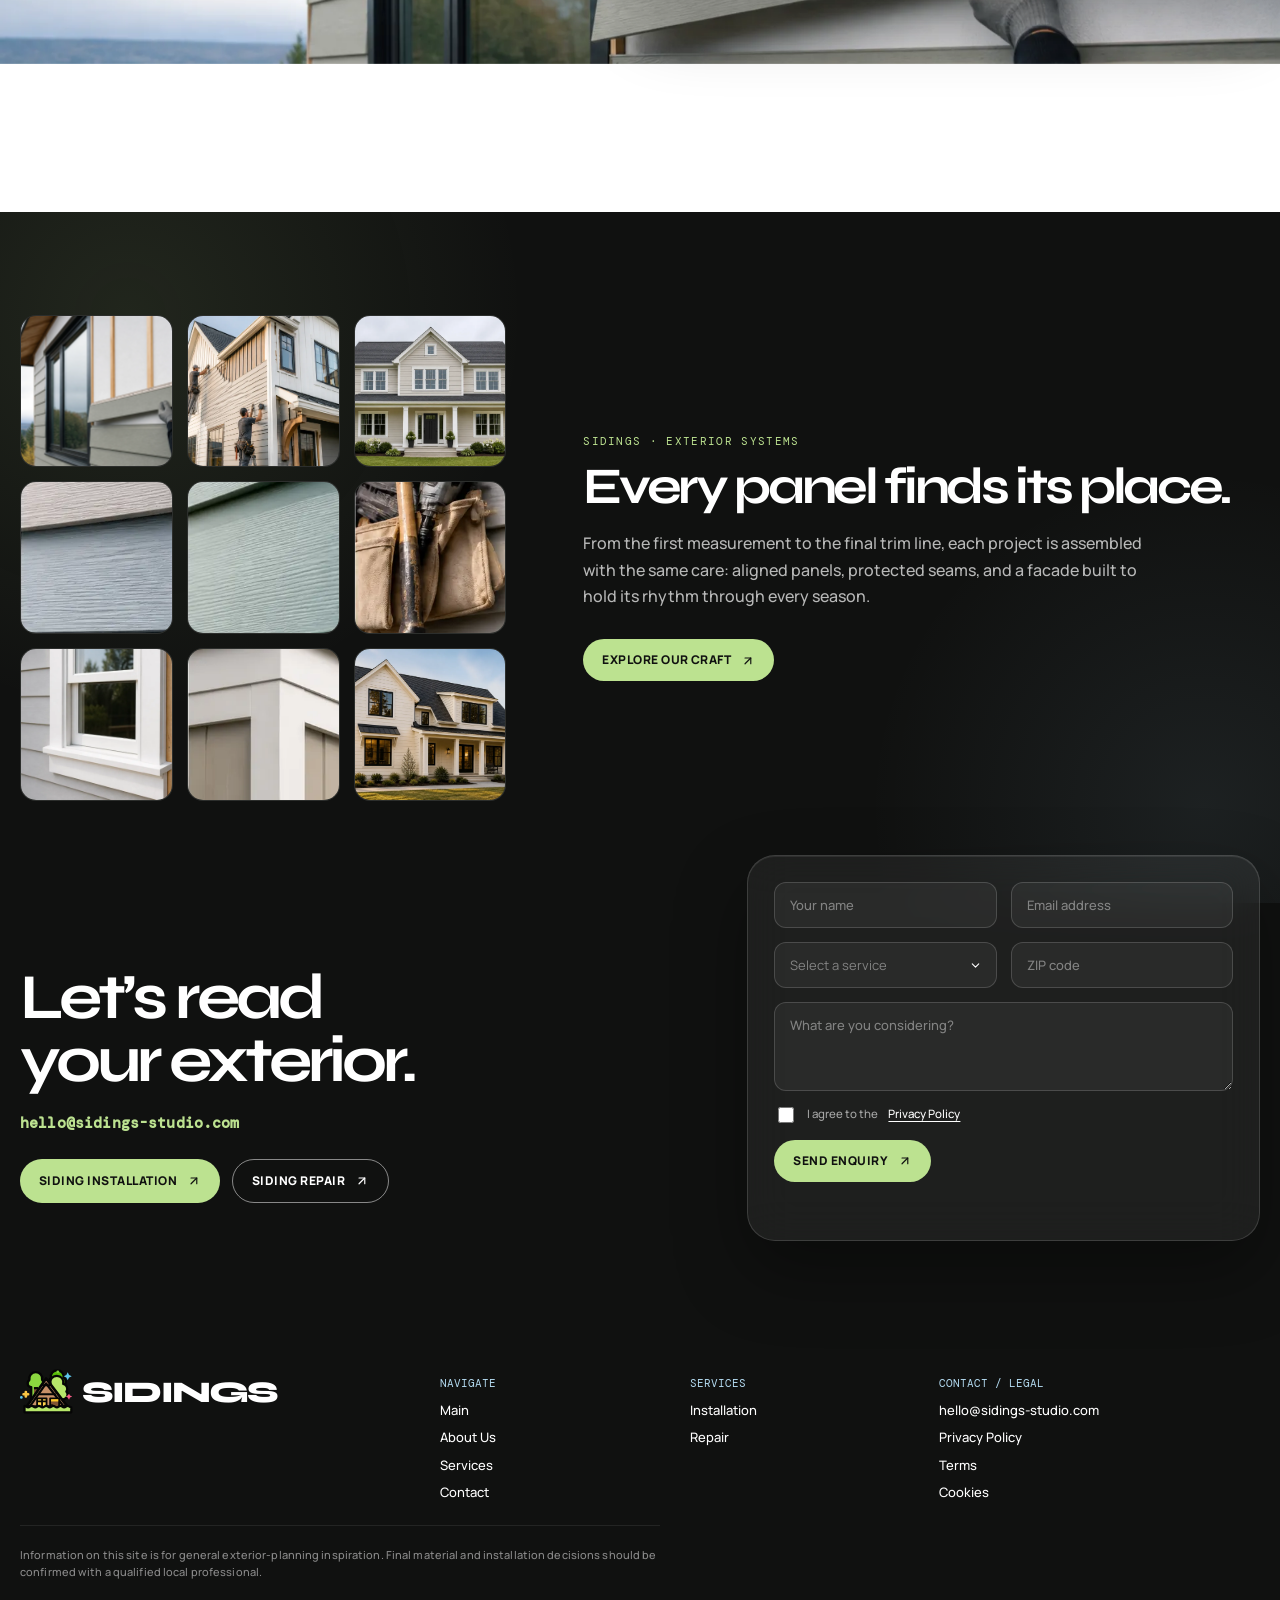
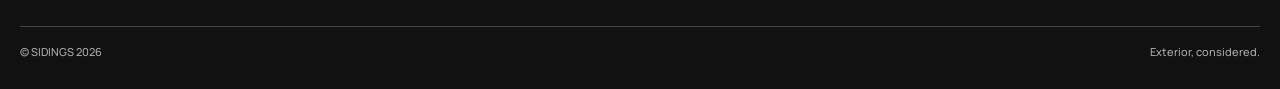
==== commit 58c3f2a7: "+" ====
--- a/index.html
+++ b/index.html
@@ -372,6 +372,44 @@
                 </div>
             </div>
         </section>
+        <section class="section ink mosaic-section" id="mosaic">
+            <div class="container mosaic-layout">
+                <div class="mosaic-visual">
+                    <div class="mosaic-tiles" aria-hidden="true">
+                        <div class="mosaic-tile" data-bg="assets/images/hero/installation-hero.webp"><span
+                                class="mosaic-tile-media"></span></div>
+                        <div class="mosaic-tile"
+                            data-bg="assets/images/service-gallery/installation-installation.webp"><span
+                                class="mosaic-tile-media"></span></div>
+                        <div class="mosaic-tile" data-bg="assets/images/installation/facade-zoning.webp"><span
+                                class="mosaic-tile-media"></span></div>
+                        <div class="mosaic-tile" data-bg="assets/images/service-gallery/installation-materials.webp">
+                            <span class="mosaic-tile-media"></span></div>
+                        <div class="mosaic-tile" data-bg="assets/images/service-gallery/installation-texture.webp">
+                            <span class="mosaic-tile-media"></span></div>
+                        <div class="mosaic-tile" data-bg="assets/images/service-gallery/installation-tools.webp">
+                            <span class="mosaic-tile-media"></span></div>
+                        <div class="mosaic-tile" data-bg="assets/images/installation/trim-composer.webp"><span
+                                class="mosaic-tile-media"></span></div>
+                        <div class="mosaic-tile" data-bg="assets/images/service-gallery/installation-trim.webp"><span
+                                class="mosaic-tile-media"></span></div>
+                        <div class="mosaic-tile" data-bg="assets/images/showcase/modern-farmhouse.webp"><span
+                                class="mosaic-tile-media"></span></div>
+                    </div>
+                </div>
+                <div class="mosaic-content">
+                    <p class="kicker">SIDINGS · Exterior Systems</p>
+                    <h2 class="title">Every panel finds its place.</h2>
+                    <p class="copy">From the first measurement to the final trim line, each project is assembled with
+                        the same care: aligned panels, protected seams, and a facade built to hold its rhythm through
+                        every season.</p><a class="pill mosaic-cta" href="#craft">Explore Our Craft <svg
+                            class="icon-arrow-up-right" viewBox="0 0 24 24" aria-hidden="true">
+                            <path d="M7 7h10v10"></path>
+                            <path d="M7 17 17 7"></path>
+                        </svg></a>
+                </div>
+            </div>
+        </section>
         <section class="section ink contact-section" id="contact">
             <div class="container contact-grid">
                 <div class="contact-intro">
--- a/assets/css/index.css
+++ b/assets/css/index.css
@@ -173,3 +173,52 @@
 
 @media(max-width:1024px){.services-section .services-head{grid-template-columns:1fr;text-align:center}.services-section .services-head .title,.services-section .services-head .copy{text-align:center;margin-inline:auto}.services-section .service-list{grid-template-columns:1fr;max-width:760px}.services-section .service-card{grid-template-columns:minmax(0,1fr) minmax(150px,210px)}}
 @media(max-width:620px){.services-section .container{width:min(100% - 24px,1360px)}.services-ornament span{width:58px}.services-section .services-head{margin-bottom:34px}.services-section .services-head .title{font-size:clamp(36px,10vw,46px);line-height:1.02}.services-section .service-card{min-height:0;grid-template-columns:1fr;justify-items:center;text-align:left;padding:26px 22px;border-radius:22px}.service-review-copy{width:100%;order:2}.service-stars{justify-content:flex-start;margin-bottom:18px}.service-review-copy p{font-size:16px;max-width:100%}.service-divider{margin:22px 0 18px}.service-portrait{order:1;justify-self:center;width:min(210px,68vw);margin-top:4px}.quote-badge{width:64px;height:64px;right:-10px;top:-18px;font-size:41px}.services-reviews-link{margin-top:34px}}
+
+/* Process cards: photo texture before hover, simple SIDINGS color on hover */
+.process-section .process-stage{position:relative;isolation:isolate;overflow:hidden;background:var(--green);color:#fff;box-shadow:0 18px 42px rgba(0,0,0,.18)}
+.process-section .process-stage:nth-child(2){background:var(--blue)}
+.process-section .process-stage:nth-child(3){background:var(--pink)}
+.process-section .process-stage:nth-child(4){background:var(--foam);color:var(--ink)}
+.process-section .process-stage:before,.process-section .process-stage:after{content:'';position:absolute;inset:0;z-index:-1;transition:opacity .42s ease}
+.process-section .process-stage:before{background-image:url("../images/materials/vinyl-close-wall.png");background-size:cover;background-position:center;transform:scale(1.04)}
+.process-section .process-stage:nth-child(2):before{background-image:url("../images/materials/fiber-close-wall.png");background-position:center 42%}
+.process-section .process-stage:nth-child(3):before{background-image:url("../images/materials/board-close-wall.png");background-position:center}
+.process-section .process-stage:nth-child(4):before{background-image:url("../images/materials/fiber-close-wall.png");background-position:center 60%;filter:hue-rotate(24deg) saturate(1.08) brightness(1.04)}
+.process-section .process-stage:after{background:linear-gradient(180deg,rgba(16,17,16,.22),rgba(16,17,16,.66))}
+.process-section .process-stage:hover,.process-section .process-stage:focus-visible{color:var(--ink)}
+.process-section .process-stage:hover:before,.process-section .process-stage:hover:after,.process-section .process-stage:focus-visible:before,.process-section .process-stage:focus-visible:after{opacity:0}
+.process-section .process-stage h3,.process-section .process-stage p{position:relative;z-index:1}
+.process-section .process-stage h3{text-shadow:0 2px 18px rgba(0,0,0,.25);transition:text-shadow .3s ease}
+.process-section .process-stage:hover h3,.process-section .process-stage:focus-visible h3{text-shadow:none}
+
+/* mosaic section (assembled photo grid + wide copy, before contact) */
+.mosaic-section{position:relative;isolation:isolate;overflow:hidden}
+.mosaic-section:before{content:'';position:absolute;inset:0;z-index:0;background:radial-gradient(640px circle at 10% 15%,rgba(188,226,144,.1),transparent 62%),radial-gradient(560px circle at 94% 86%,rgba(180,219,241,.08),transparent 60%);pointer-events:none}
+.mosaic-section .container{position:relative;z-index:1}
+.mosaic-layout{display:grid;grid-template-columns:.92fr 1.28fr;gap:clamp(32px,6vw,88px);align-items:center}
+.mosaic-visual{position:relative}
+.mosaic-tiles{display:grid;grid-template-columns:repeat(3,1fr);grid-template-rows:repeat(3,1fr);gap:clamp(8px,1.1vw,14px);aspect-ratio:1/1}
+.mosaic-tile{position:relative;border-radius:16px;overflow:hidden;background:#1a1c1a;border:1px solid rgba(255,255,255,.08);opacity:0;transform:translateY(26px) scale(.9);transition:opacity .6s cubic-bezier(.22,.8,.25,1),transform .6s cubic-bezier(.22,.8,.25,1),border-color .3s ease}
+.mosaic-tiles.is-visible .mosaic-tile{opacity:1;transform:none}
+.mosaic-tiles.is-visible .mosaic-tile:nth-child(1){transition-delay:0s}
+.mosaic-tiles.is-visible .mosaic-tile:nth-child(2){transition-delay:.09s}
+.mosaic-tiles.is-visible .mosaic-tile:nth-child(3){transition-delay:.18s}
+.mosaic-tiles.is-visible .mosaic-tile:nth-child(4){transition-delay:.09s}
+.mosaic-tiles.is-visible .mosaic-tile:nth-child(5){transition-delay:.18s}
+.mosaic-tiles.is-visible .mosaic-tile:nth-child(6){transition-delay:.27s}
+.mosaic-tiles.is-visible .mosaic-tile:nth-child(7){transition-delay:.18s}
+.mosaic-tiles.is-visible .mosaic-tile:nth-child(8){transition-delay:.27s}
+.mosaic-tiles.is-visible .mosaic-tile:nth-child(9){transition-delay:.36s}
+.mosaic-tile-media{position:absolute;inset:0;background-image:var(--lazy-bg,none);background-size:cover;background-position:center;transform:scale(1.06);transition:transform .6s cubic-bezier(.22,.8,.25,1)}
+.mosaic-tile:hover .mosaic-tile-media,.mosaic-tile:focus-visible .mosaic-tile-media{transform:scale(1.14)}
+.mosaic-tile:hover,.mosaic-tile:focus-visible{border-color:rgba(188,226,144,.4)}
+.mosaic-content{display:grid;gap:0}
+.mosaic-content .kicker{color:var(--green)}
+.mosaic-content .title{margin:0 0 18px;font-size:clamp(34px,4vw,58px)}
+.mosaic-content .copy{max-width:560px;margin:0 0 30px;color:rgba(255,255,255,.7)}
+.mosaic-cta{width:max-content;box-shadow:0 0 0 rgba(188,226,144,0);transition:box-shadow .32s ease,transform .32s ease,background .28s ease}
+.mosaic-cta:hover,.mosaic-cta:focus-visible{box-shadow:0 0 0 7px rgba(188,226,144,.14),0 20px 44px rgba(188,226,144,.22);transform:translateY(-2px)}
+@media(max-width:850px){.mosaic-layout{grid-template-columns:1fr;gap:34px}.mosaic-content{text-align:center;justify-items:center}.mosaic-content .copy{margin-inline:auto}.mosaic-tiles{max-width:520px;margin-inline:auto}}
+@media(max-width:480px){.mosaic-tiles{gap:7px}.mosaic-tile{border-radius:12px}}
+@media(prefers-reduced-motion:reduce){.mosaic-tile{transition:none;opacity:1;transform:none}.mosaic-tile-media,.mosaic-cta{transition:none}}
+.mosaic-layout,.mosaic-visual,.mosaic-content,.mosaic-tiles,.mosaic-tile{min-width:0;max-width:100%}
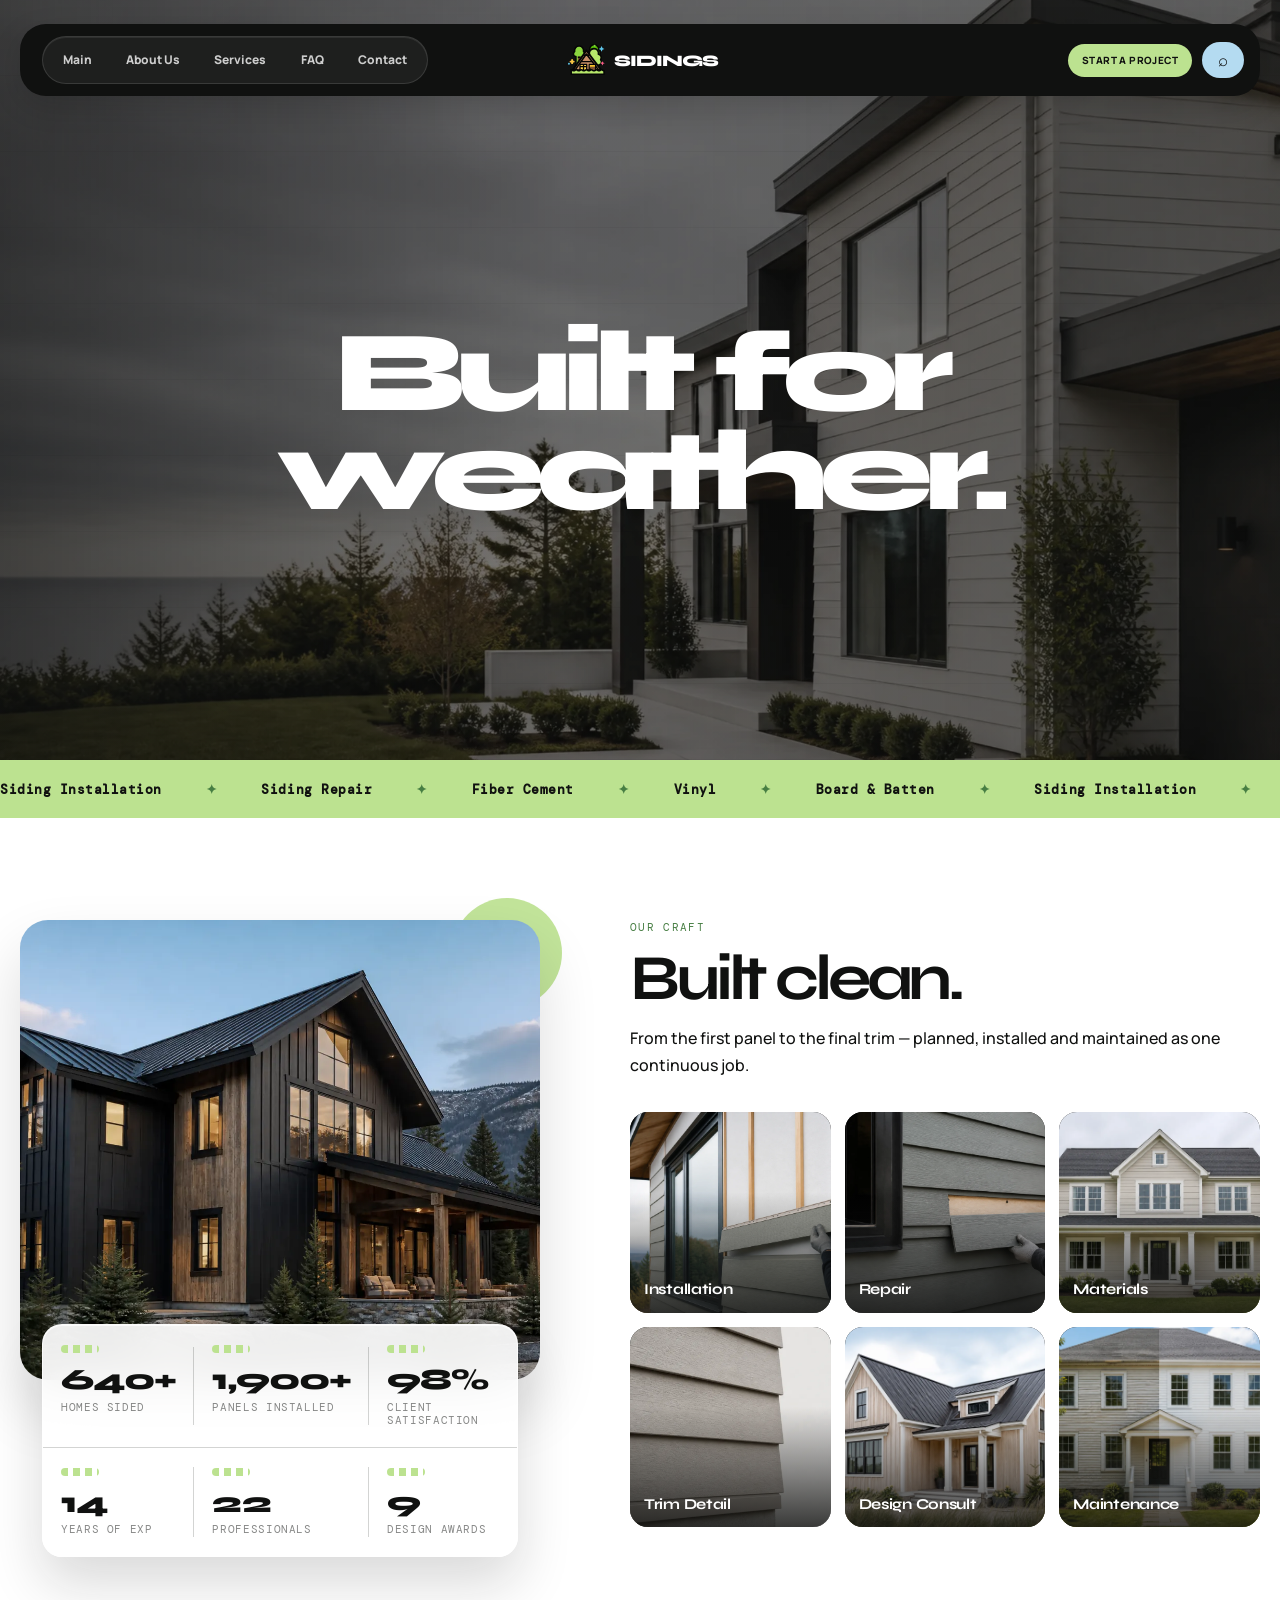
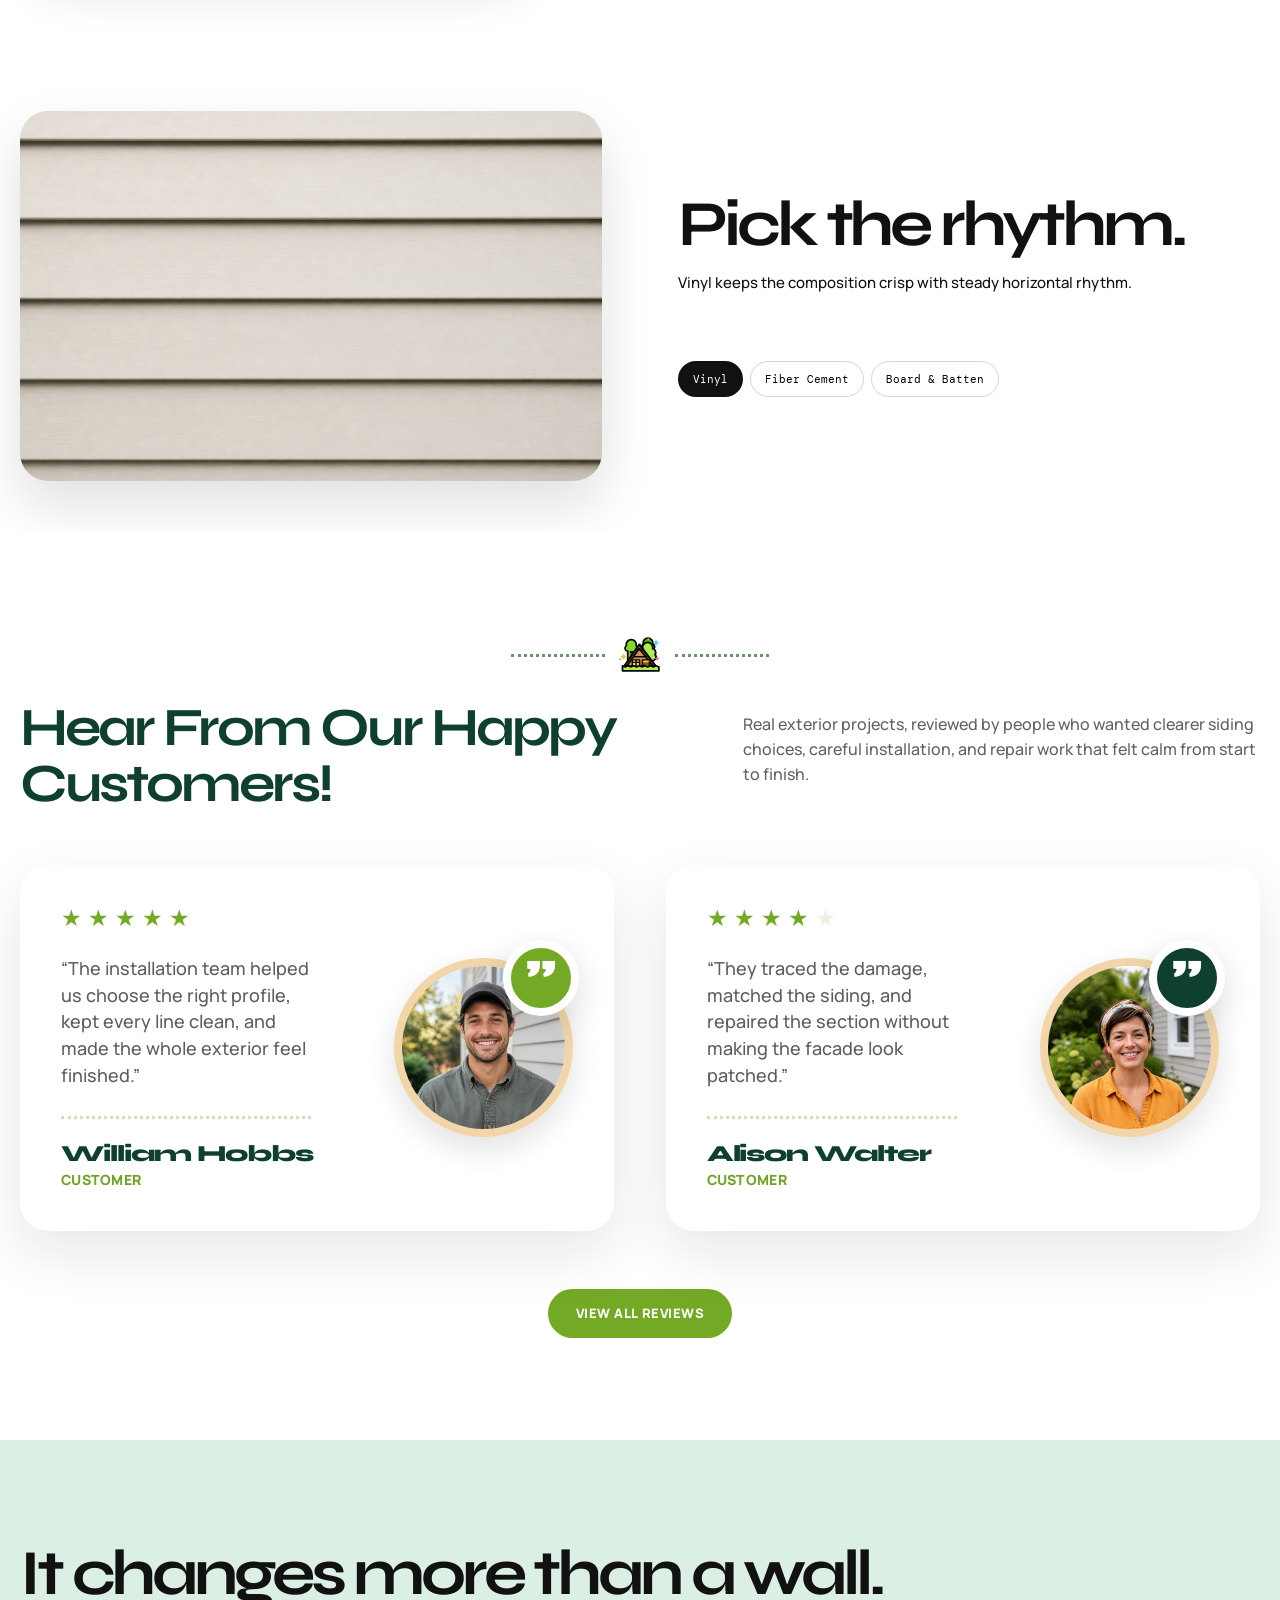
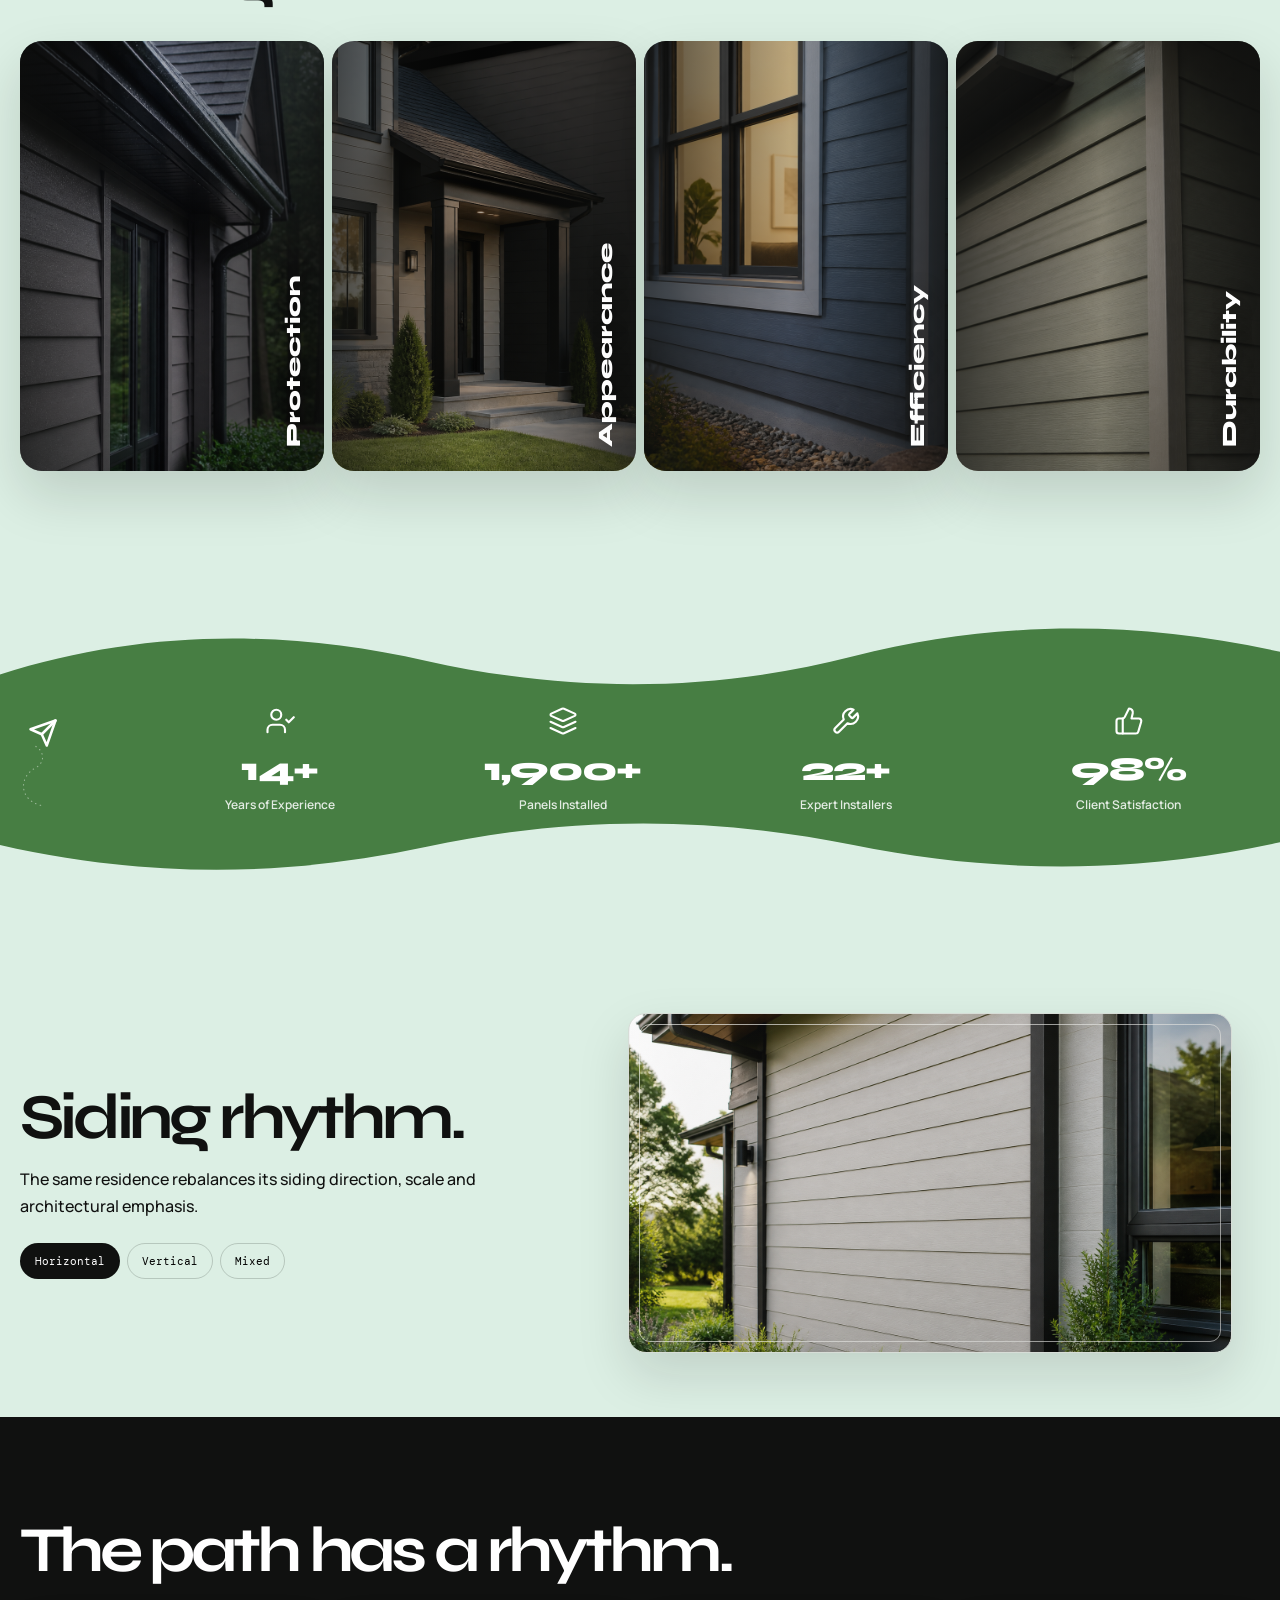
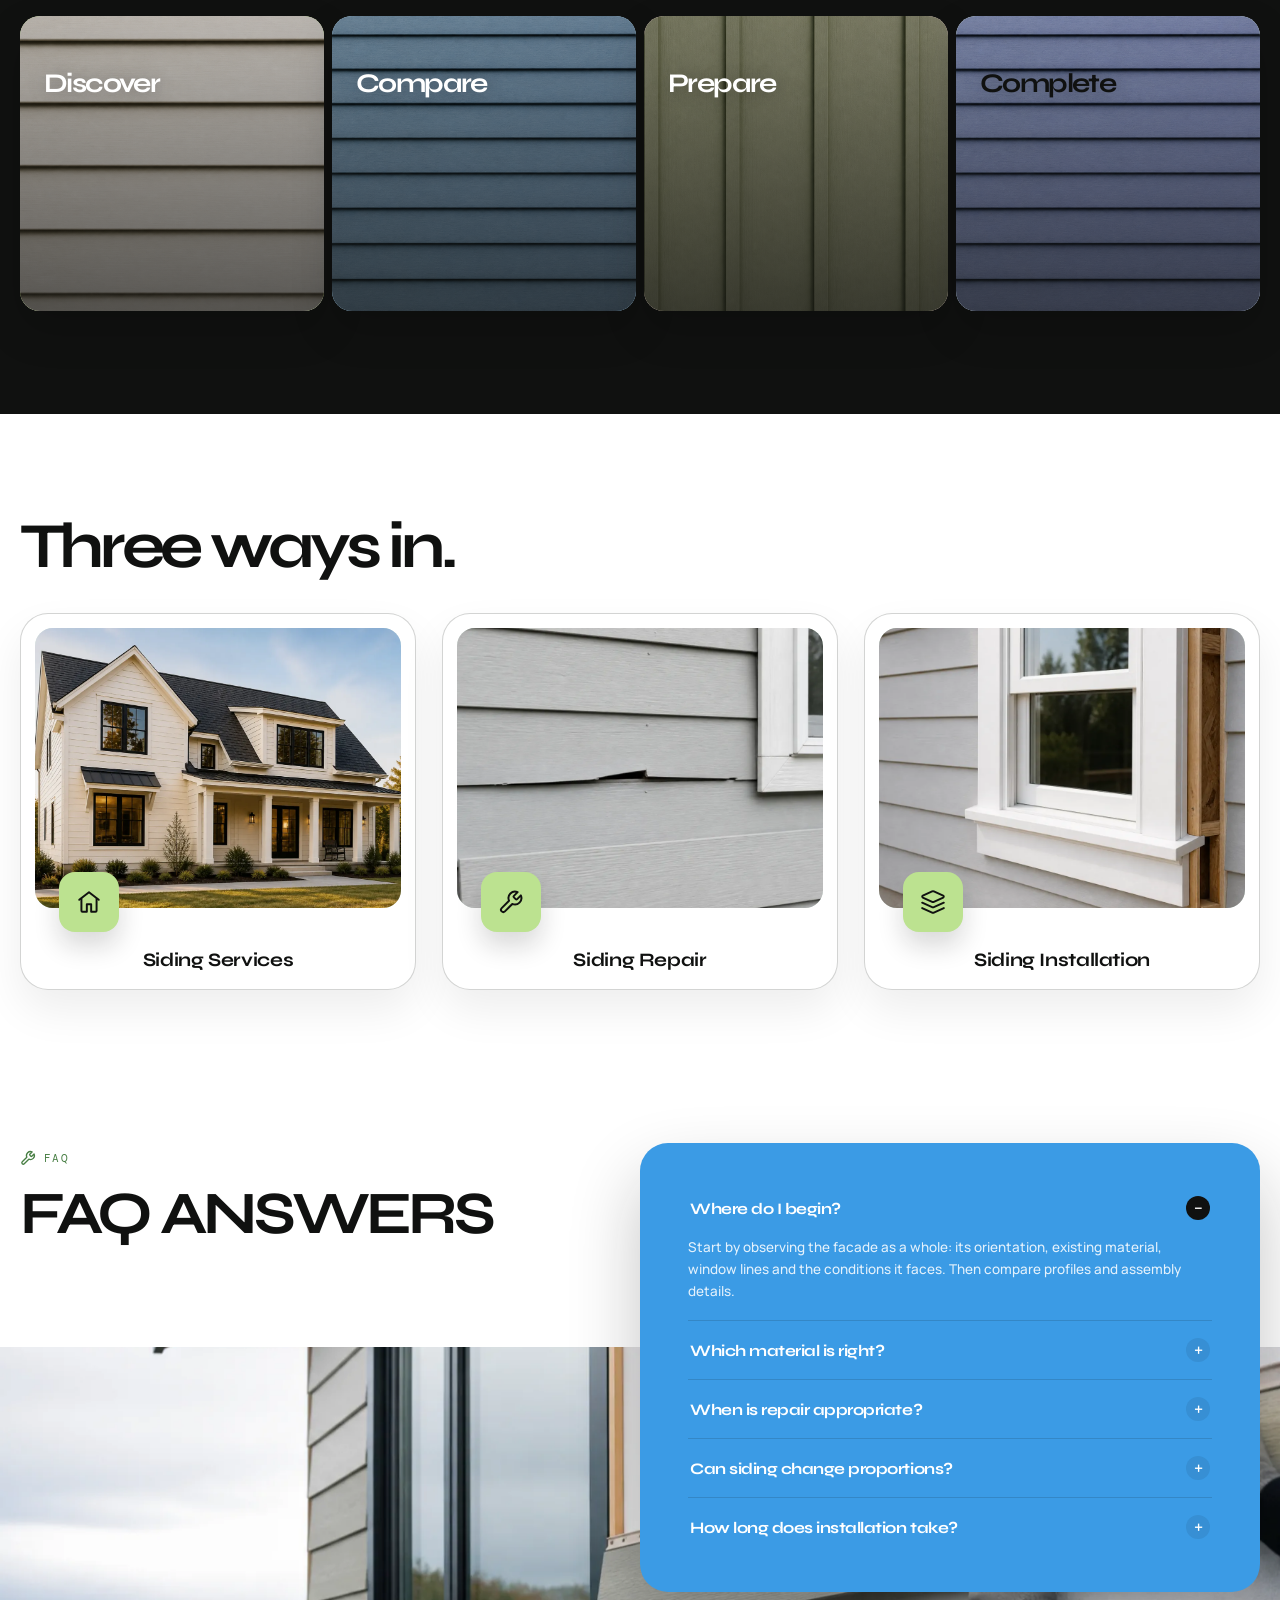
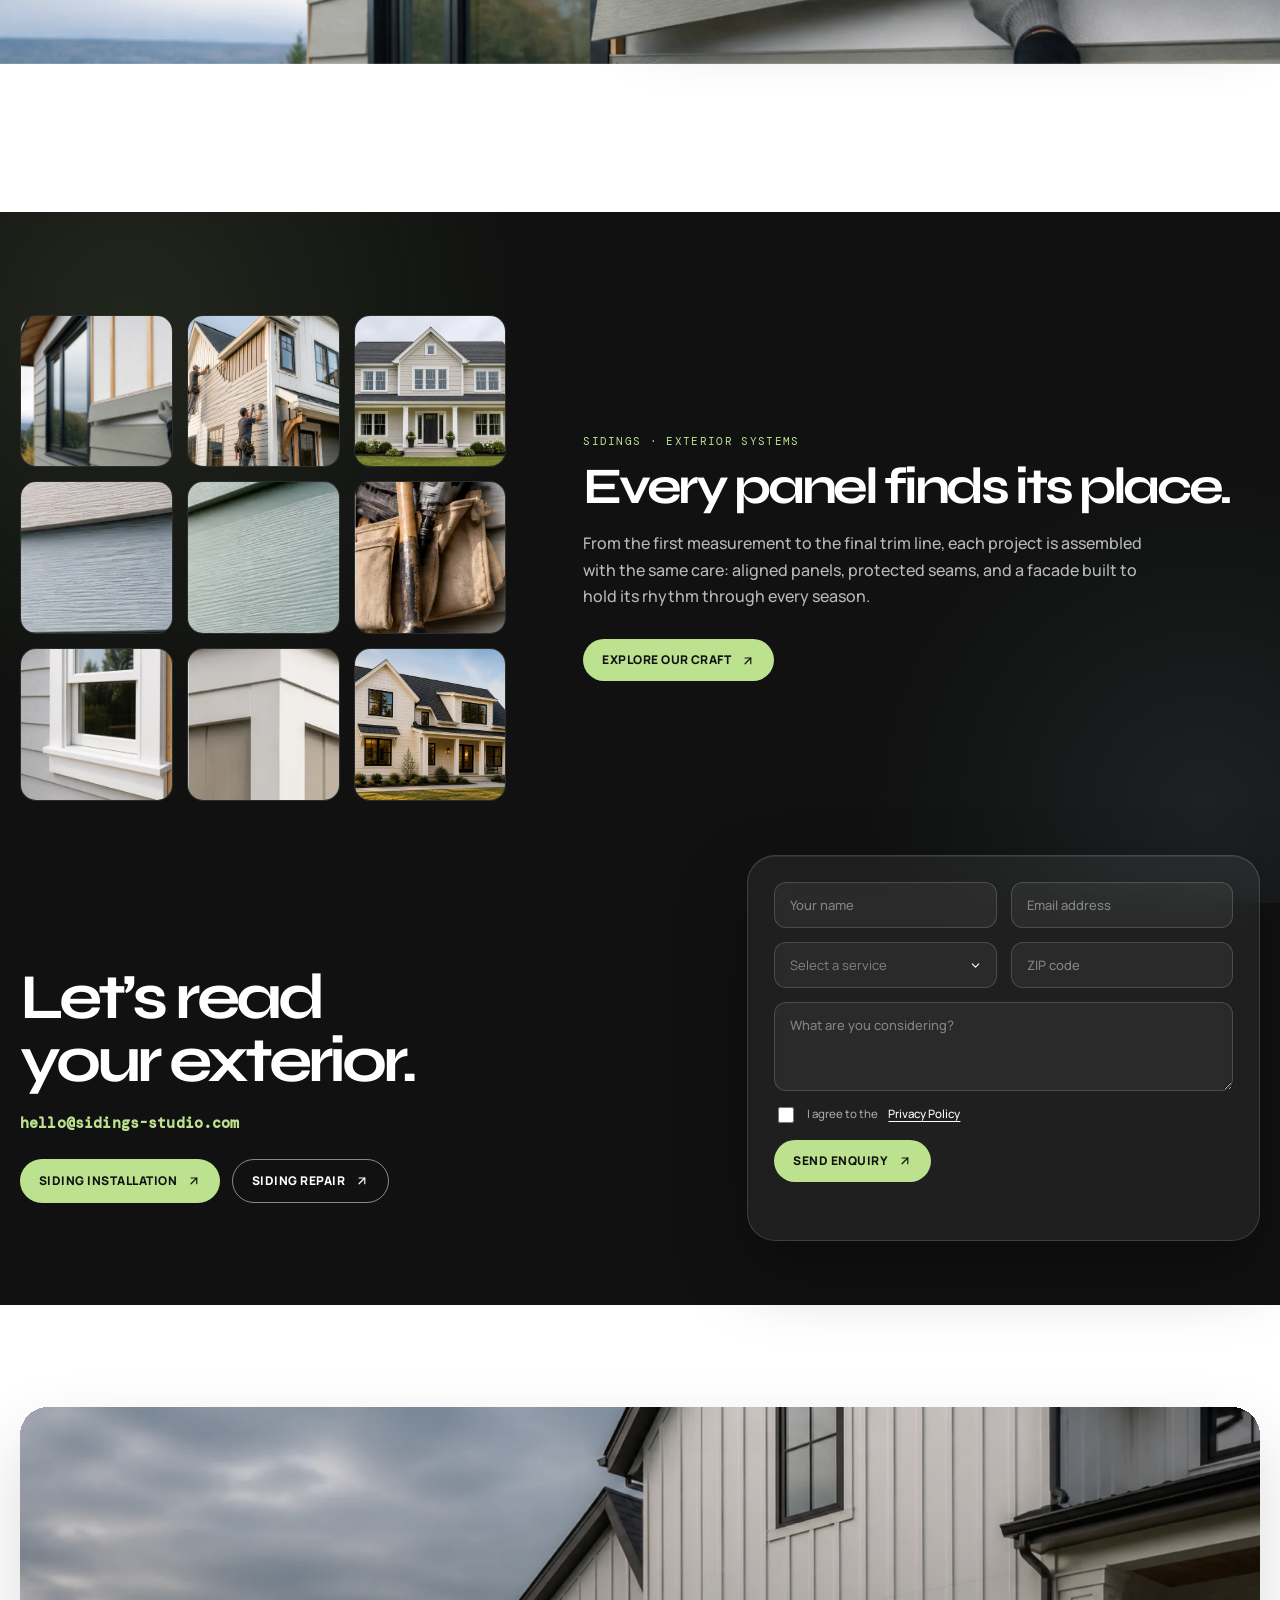
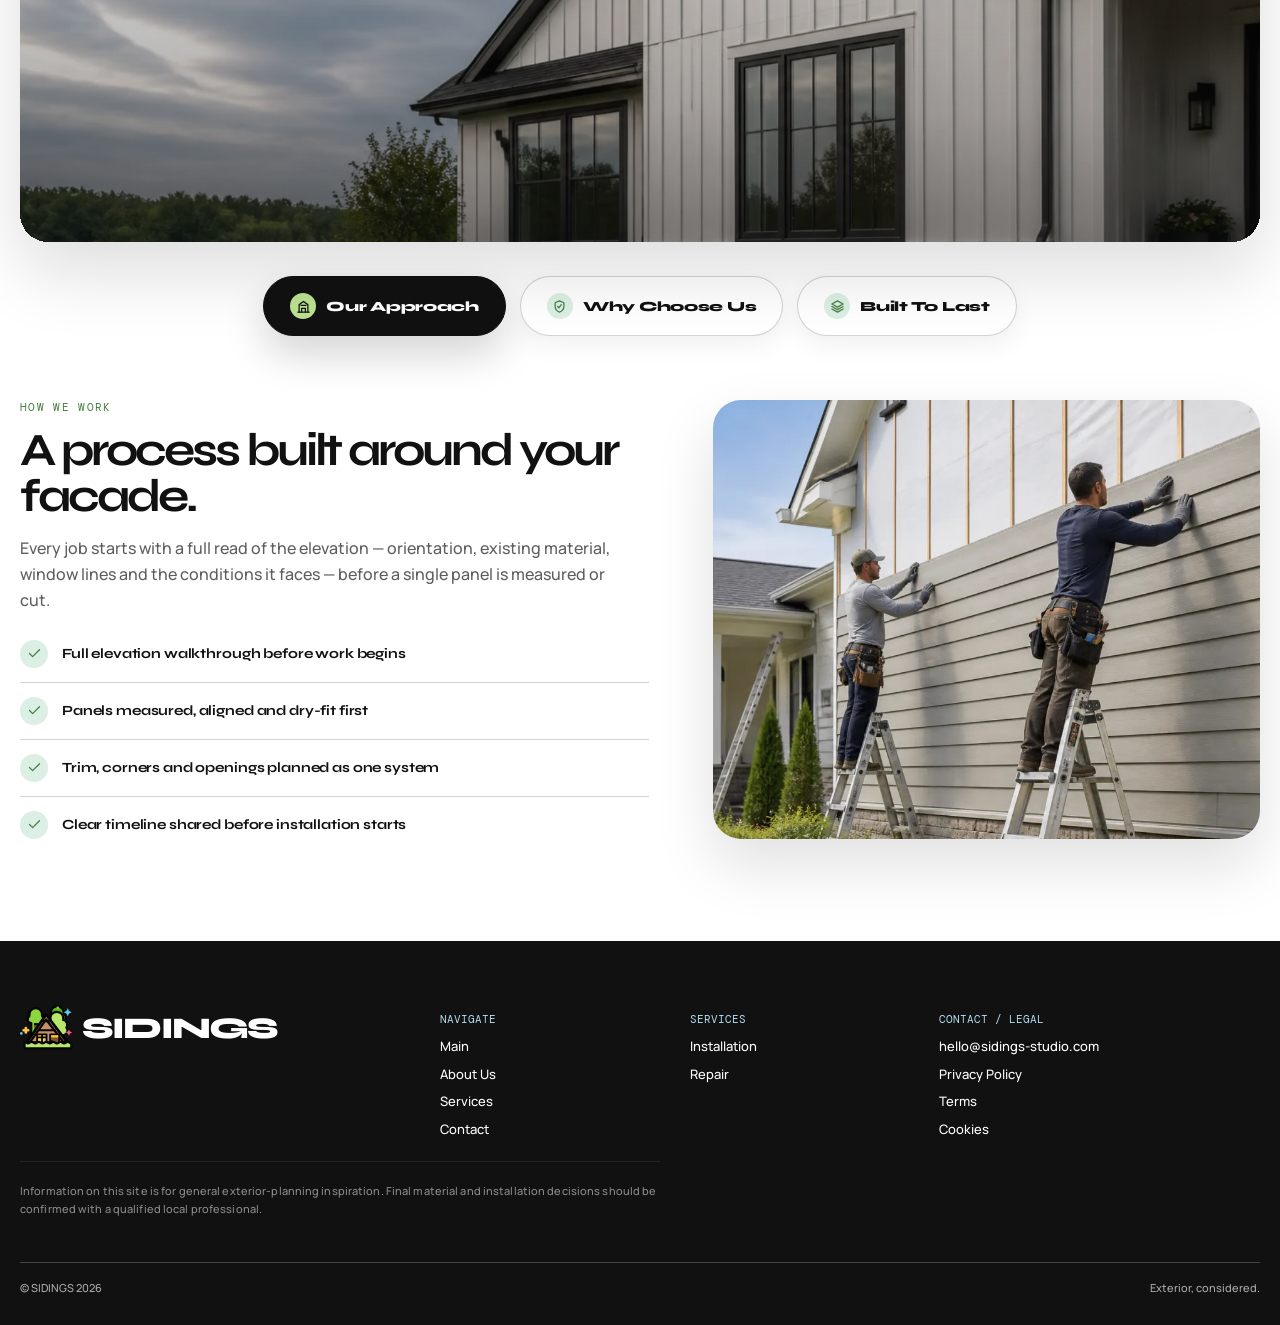
==== commit 71f38b60: "1" ====
--- a/index.html
+++ b/index.html
@@ -21,6 +21,7 @@
     <script defer src="config/config.js"></script>
     <script defer src="assets/js/global.js"></script>
     <script defer src="assets/js/index.js"></script>
+    <script defer src="assets/js/service.js?v=insights-parallax"></script>
     <title>Home</title>
 </head>
 
@@ -445,6 +446,119 @@
                 </form>
             </div>
         </section>
+        <section class="section white approach-section" id="approach">
+            <div class="container">
+                <div class="approach-parallax"><img class="approach-parallax-img" data-parallax-image
+                        src="assets/images/hero/home-siding-03.webp"
+                        alt="Modern home exterior finished with clean horizontal siding" loading="lazy" width="1920"
+                        height="1280"><span class="approach-parallax-overlay" aria-hidden="true"></span></div>
+                <div class="approach-tabs" role="tablist" aria-label="Why homeowners choose SIDINGS">
+                    <button class="approach-tab is-active" type="button" role="tab" id="approach-tab-craft"
+                        aria-selected="true" aria-controls="approach-panel" data-tab="craft"><span
+                            class="approach-tab-icon" aria-hidden="true"><svg viewBox="0 0 24 24">
+                                <path d="M3 21h18"></path>
+                                <path d="M5 21V9l7-5 7 5v12"></path>
+                                <path d="M9 21v-6h6v6"></path>
+                                <path d="M8 10h8"></path>
+                            </svg></span>Our Approach</button>
+                    <button class="approach-tab" type="button" role="tab" id="approach-tab-choose"
+                        aria-selected="false" aria-controls="approach-panel" tabindex="-1" data-tab="choose"><span
+                            class="approach-tab-icon" aria-hidden="true"><svg viewBox="0 0 24 24">
+                                <path d="M12 3 5 6v6c0 4.5 2.9 7.4 7 9 4.1-1.6 7-4.5 7-9V6l-7-3Z"></path>
+                                <path d="m9 12 2 2 4-5"></path>
+                            </svg></span>Why Choose Us</button>
+                    <button class="approach-tab" type="button" role="tab" id="approach-tab-last" aria-selected="false"
+                        aria-controls="approach-panel" tabindex="-1" data-tab="last"><span class="approach-tab-icon"
+                            aria-hidden="true"><svg viewBox="0 0 24 24">
+                                <path d="M12 3 3 8l9 5 9-5-9-5Z"></path>
+                                <path d="m3 12 9 5 9-5"></path>
+                                <path d="m3 16 9 5 9-5"></path>
+                            </svg></span>Built To Last</button>
+                </div>
+                <div class="approach-panels">
+                    <div class="approach-copy" id="approach-panel" role="tabpanel"
+                        aria-labelledby="approach-tab-craft">
+                        <p class="kicker">How We Work</p>
+                        <h2 class="title">A process built around your facade.</h2>
+                        <p class="copy">Every job starts with a full read of the elevation — orientation, existing
+                            material, window lines and the conditions it faces — before a single panel is measured or
+                            cut.</p>
+                        <ul class="approach-list">
+                            <li><span class="approach-list-icon" aria-hidden="true"><svg viewBox="0 0 24 24">
+                                        <path d="M20 6 9 17l-5-5"></path>
+                                    </svg></span>Full elevation walkthrough before work begins</li>
+                            <li><span class="approach-list-icon" aria-hidden="true"><svg viewBox="0 0 24 24">
+                                        <path d="M20 6 9 17l-5-5"></path>
+                                    </svg></span>Panels measured, aligned and dry-fit first</li>
+                            <li><span class="approach-list-icon" aria-hidden="true"><svg viewBox="0 0 24 24">
+                                        <path d="M20 6 9 17l-5-5"></path>
+                                    </svg></span>Trim, corners and openings planned as one system</li>
+                            <li><span class="approach-list-icon" aria-hidden="true"><svg viewBox="0 0 24 24">
+                                        <path d="M20 6 9 17l-5-5"></path>
+                                    </svg></span>Clear timeline shared before installation starts</li>
+                        </ul>
+                    </div>
+                    <div class="approach-media"><img
+                            src="assets/images/service-insights/installation-panel-install.webp"
+                            alt="Installers aligning new siding panels on a modern home exterior" loading="lazy"
+                            width="1600" height="700"></div>
+                </div>
+                <div class="approach-source" hidden>
+                    <template data-approach-source="choose">
+                        <div data-copy>
+                            <p class="kicker">Why SIDINGS</p>
+                            <h2 class="title">Craft you can see, protection you can trust.</h2>
+                            <p class="copy">Licensed installers, weather-tested materials and a workmanship guarantee
+                                back every project — so the finish looks calm today and holds up through every
+                                season.</p>
+                            <ul class="approach-list">
+                                <li><span class="approach-list-icon" aria-hidden="true"><svg viewBox="0 0 24 24">
+                                            <path d="M20 6 9 17l-5-5"></path>
+                                        </svg></span>Licensed, insured installation crews</li>
+                                <li><span class="approach-list-icon" aria-hidden="true"><svg viewBox="0 0 24 24">
+                                            <path d="M20 6 9 17l-5-5"></path>
+                                        </svg></span>Materials matched to your climate and budget</li>
+                                <li><span class="approach-list-icon" aria-hidden="true"><svg viewBox="0 0 24 24">
+                                            <path d="M20 6 9 17l-5-5"></path>
+                                        </svg></span>Workmanship backed by a written guarantee</li>
+                                <li><span class="approach-list-icon" aria-hidden="true"><svg viewBox="0 0 24 24">
+                                            <path d="M20 6 9 17l-5-5"></path>
+                                        </svg></span>Clean job sites, respected timelines</li>
+                            </ul>
+                        </div>
+                        <div data-media><img src="assets/images/service-insights/repair-finish-protection.webp"
+                                alt="Finished siding repair with clean trim and protected exterior corner"
+                                loading="lazy" width="1600" height="700"></div>
+                    </template>
+                    <template data-approach-source="last">
+                        <div data-copy>
+                            <p class="kicker">Long-Term Performance</p>
+                            <h2 class="title">Panels chosen to outlast the season.</h2>
+                            <p class="copy">From reveal width to fastening depth, every detail is set for durability —
+                                so the facade keeps its rhythm, sheds weather cleanly and needs less upkeep over
+                                time.</p>
+                            <ul class="approach-list">
+                                <li><span class="approach-list-icon" aria-hidden="true"><svg viewBox="0 0 24 24">
+                                            <path d="M20 6 9 17l-5-5"></path>
+                                        </svg></span>Profiles selected for climate and exposure</li>
+                                <li><span class="approach-list-icon" aria-hidden="true"><svg viewBox="0 0 24 24">
+                                            <path d="M20 6 9 17l-5-5"></path>
+                                        </svg></span>Flashing and overlaps detailed for drainage</li>
+                                <li><span class="approach-list-icon" aria-hidden="true"><svg viewBox="0 0 24 24">
+                                            <path d="M20 6 9 17l-5-5"></path>
+                                        </svg></span>Fasteners set for long-term panel stability</li>
+                                <li><span class="approach-list-icon" aria-hidden="true"><svg viewBox="0 0 24 24">
+                                            <path d="M20 6 9 17l-5-5"></path>
+                                        </svg></span>Low-maintenance finishes that hold their color</li>
+                            </ul>
+                        </div>
+                        <div data-media><img src="assets/images/service-insights/installation-material-guide.webp"
+                                alt="Siding profiles, trim samples and measuring tools beside an exterior wall"
+                                loading="lazy" width="1600" height="876"></div>
+                    </template>
+                </div>
+            </div>
+        </section>
     </main>
     <footer class="site-footer">
         <div class="container">
--- a/assets/css/index.css
+++ b/assets/css/index.css
@@ -222,3 +222,41 @@
 @media(max-width:480px){.mosaic-tiles{gap:7px}.mosaic-tile{border-radius:12px}}
 @media(prefers-reduced-motion:reduce){.mosaic-tile{transition:none;opacity:1;transform:none}.mosaic-tile-media,.mosaic-cta{transition:none}}
 .mosaic-layout,.mosaic-visual,.mosaic-content,.mosaic-tiles,.mosaic-tile{min-width:0;max-width:100%}
+
+/* approach section: parallax band + interactive tabs (after contact) */
+.approach-section{background:#fff}
+.approach-parallax{position:relative;height:clamp(300px,34vw,480px);border-radius:var(--radius);overflow:hidden;isolation:isolate;box-shadow:0 30px 70px rgba(16,17,16,.14)}
+.approach-parallax-img{position:absolute;left:0;top:-15%;width:100%;height:130%;object-fit:cover;object-position:center;transform:translate3d(0,0,0) scale(1.04);will-change:transform;backface-visibility:hidden}
+.approach-parallax-overlay{position:absolute;inset:0;background:linear-gradient(180deg,rgba(16,17,16,.1),rgba(16,17,16,.32) 70%,rgba(16,17,16,.5));pointer-events:none}
+.approach-tabs{display:flex;justify-content:center;flex-wrap:wrap;gap:14px;margin-top:clamp(22px,3vw,34px)}
+.approach-tab{display:inline-flex;align-items:center;gap:10px;padding:16px 26px;border-radius:999px;background:#fff;border:1.5px solid var(--line);color:var(--ink);font:800 14px var(--serif);letter-spacing:-.02em;box-shadow:0 10px 26px rgba(16,17,16,.06);transition:background .3s ease,border-color .3s ease,color .3s ease,transform .3s ease,box-shadow .3s ease}
+.approach-tab-icon{display:grid;place-items:center;width:26px;height:26px;border-radius:50%;background:var(--foam);color:#477e43;flex:0 0 auto;transition:background .3s ease,color .3s ease,transform .3s ease}
+.approach-tab-icon svg{width:15px;height:15px;fill:none;stroke:currentColor;stroke-width:2;stroke-linecap:round;stroke-linejoin:round}
+.approach-tab:hover{transform:translateY(-2px);box-shadow:0 16px 34px rgba(16,17,16,.1)}
+.approach-tab:hover .approach-tab-icon{transform:scale(1.08)}
+.approach-tab.is-active{background:var(--ink);border-color:var(--ink);color:#fff;box-shadow:0 18px 40px rgba(16,17,16,.18)}
+.approach-tab.is-active .approach-tab-icon{background:var(--green);color:var(--ink)}
+.approach-tab:focus-visible{outline:2px solid var(--ink);outline-offset:3px}
+.approach-panels{margin-top:clamp(38px,5vw,64px);display:grid;grid-template-columns:1.15fr 1fr;gap:clamp(30px,5vw,72px);align-items:stretch}
+.approach-copy{min-height:clamp(340px,30vw,420px);display:flex;flex-direction:column;justify-content:center;transition:opacity .32s cubic-bezier(.22,1,.36,1),transform .32s cubic-bezier(.22,1,.36,1)}
+.approach-copy .kicker{margin-bottom:14px}
+.approach-copy .title{font-size:clamp(30px,3.6vw,50px);margin-bottom:16px}
+.approach-copy .copy{margin:0 0 26px;color:rgba(16,17,16,.68)}
+.approach-list{display:grid;gap:14px;margin:0;padding:0;list-style:none}
+.approach-list li{display:flex;align-items:center;gap:14px;padding-top:14px;border-top:1px solid var(--line);font:700 14px var(--serif);letter-spacing:-.01em}
+.approach-list li:first-child{padding-top:0;border-top:0}
+.approach-list-icon{display:grid;place-items:center;width:28px;height:28px;border-radius:50%;background:var(--foam);color:#477e43;flex:0 0 auto}
+.approach-list-icon svg{width:15px;height:15px;fill:none;stroke:currentColor;stroke-width:2;stroke-linecap:round;stroke-linejoin:round}
+.approach-media{position:relative;min-height:clamp(340px,30vw,420px);border-radius:var(--radius);overflow:hidden;box-shadow:0 26px 60px rgba(16,17,16,.13);transition:opacity .36s cubic-bezier(.22,1,.36,1),transform .36s cubic-bezier(.22,1,.36,1)}
+.approach-media img{position:absolute;inset:0;width:100%;height:100%;object-fit:cover;object-position:center}
+.approach-copy.is-leaving,.approach-copy.is-entering{opacity:0}
+.approach-copy.is-leaving{transform:translateY(-14px)}
+.approach-copy.is-entering{transform:translateY(14px)}
+.approach-media.is-leaving,.approach-media.is-entering{opacity:0}
+.approach-media.is-leaving{transform:scale(.97)}
+.approach-media.is-entering{transform:scale(1.035)}
+@media(max-width:850px){.approach-panels{grid-template-columns:1fr;gap:32px}.approach-media{min-height:min(70vw,360px)}.approach-copy{min-height:0;text-align:center}.approach-list{text-align:left;max-width:440px;margin-inline:auto}.approach-copy .copy{margin-inline:auto}}
+@media(max-width:560px){.approach-tabs{flex-wrap:nowrap;justify-content:flex-start;overflow-x:auto;padding-bottom:6px;scrollbar-width:none;-webkit-overflow-scrolling:touch}.approach-tabs::-webkit-scrollbar{display:none}.approach-tab{flex:0 0 auto}}
+@media(max-width:480px){.approach-parallax{height:min(60vw,320px);border-radius:20px}.approach-tab{padding:13px 18px;font-size:12.5px}.approach-copy .title{font-size:clamp(26px,8vw,32px)}}
+@media(prefers-reduced-motion:reduce){.approach-parallax-img{transform:none!important}.approach-copy,.approach-media{transition:none}}
+.approach-panels,.approach-copy,.approach-media,.approach-tabs,.approach-list,.approach-tab{min-width:0;max-width:100%}
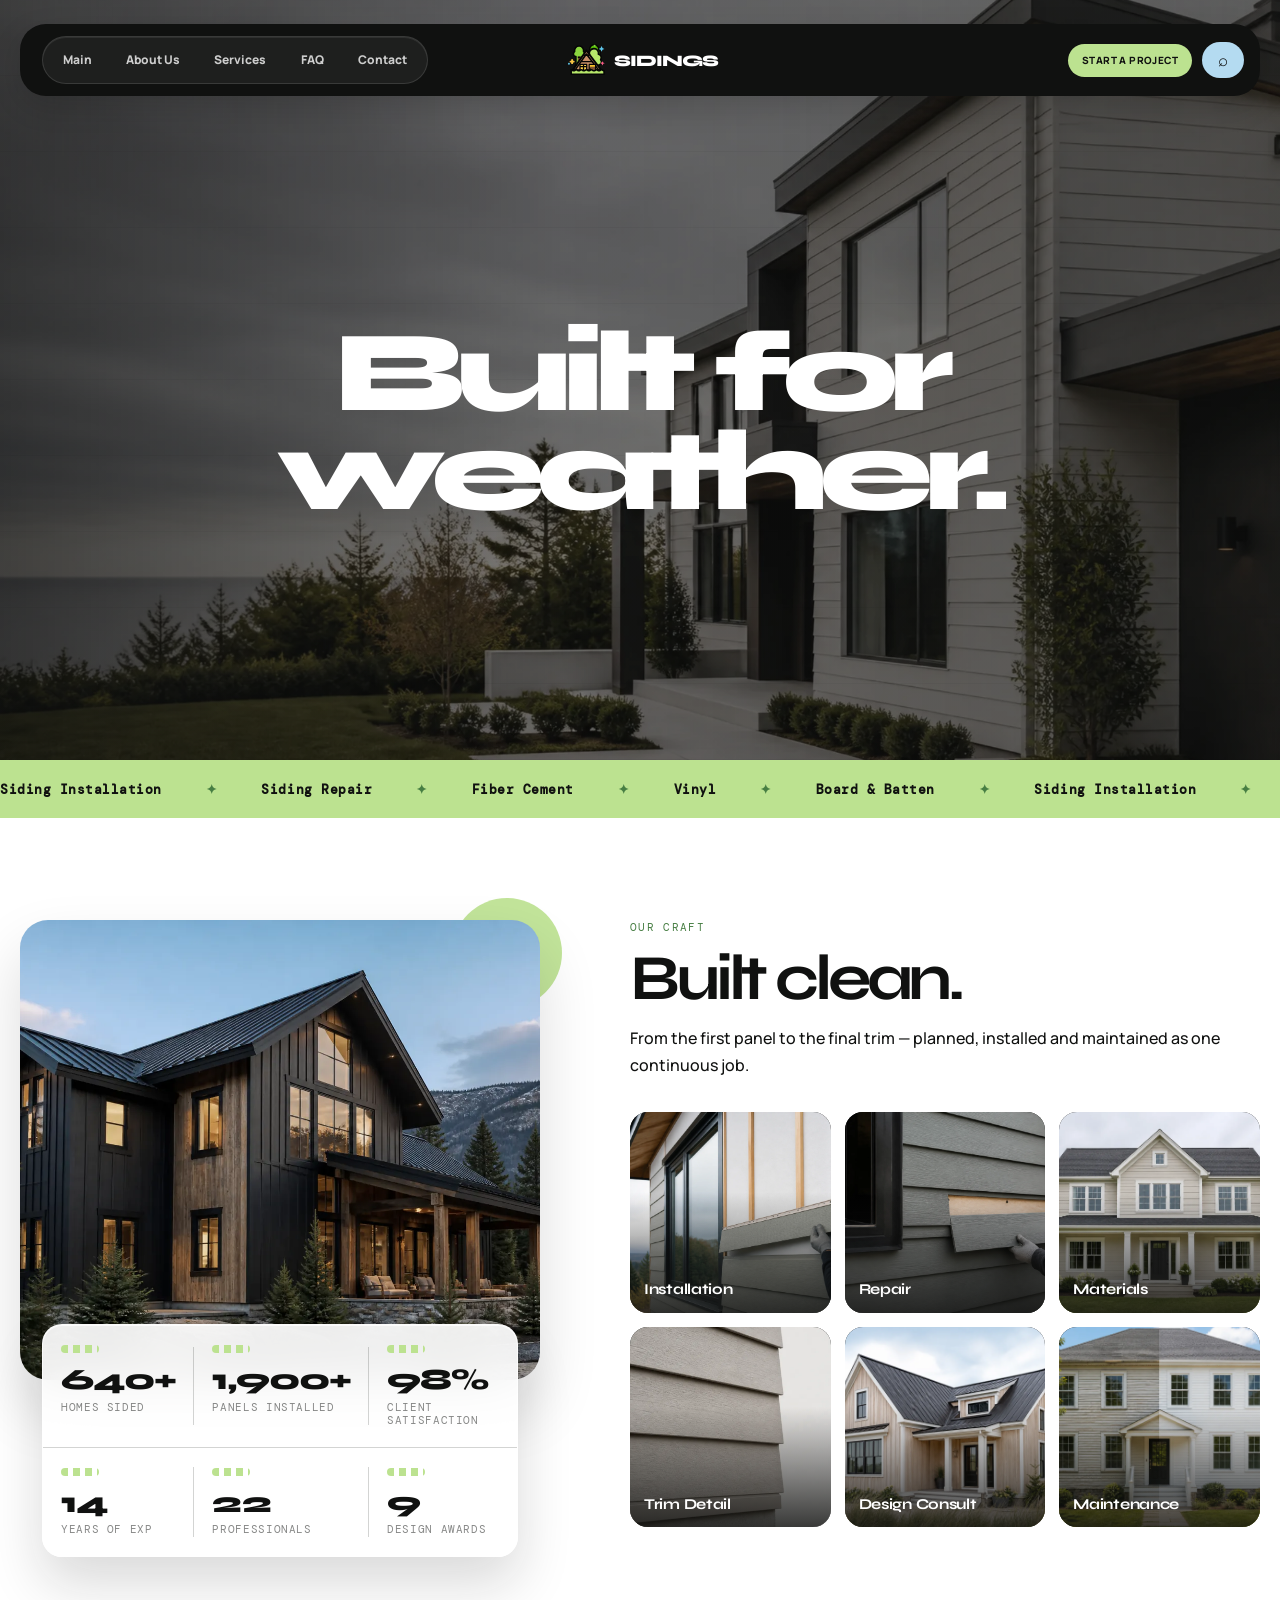
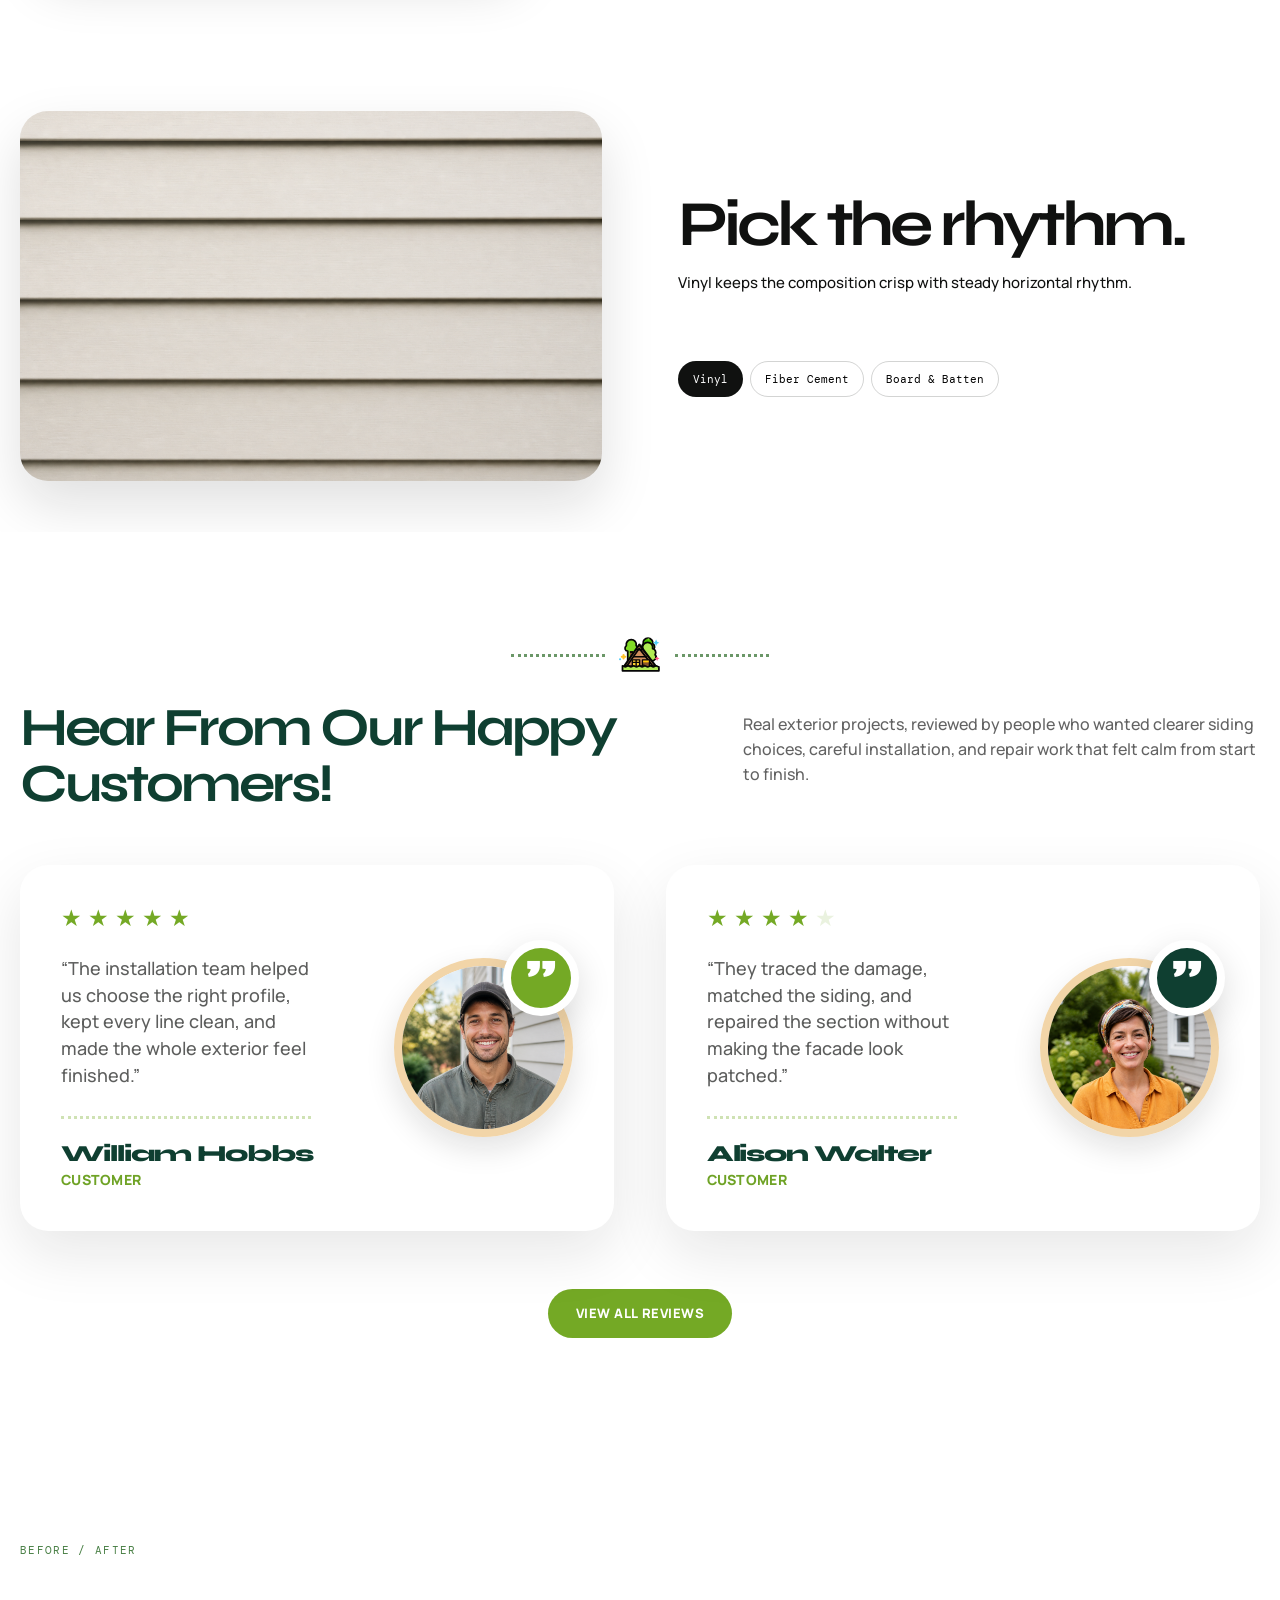
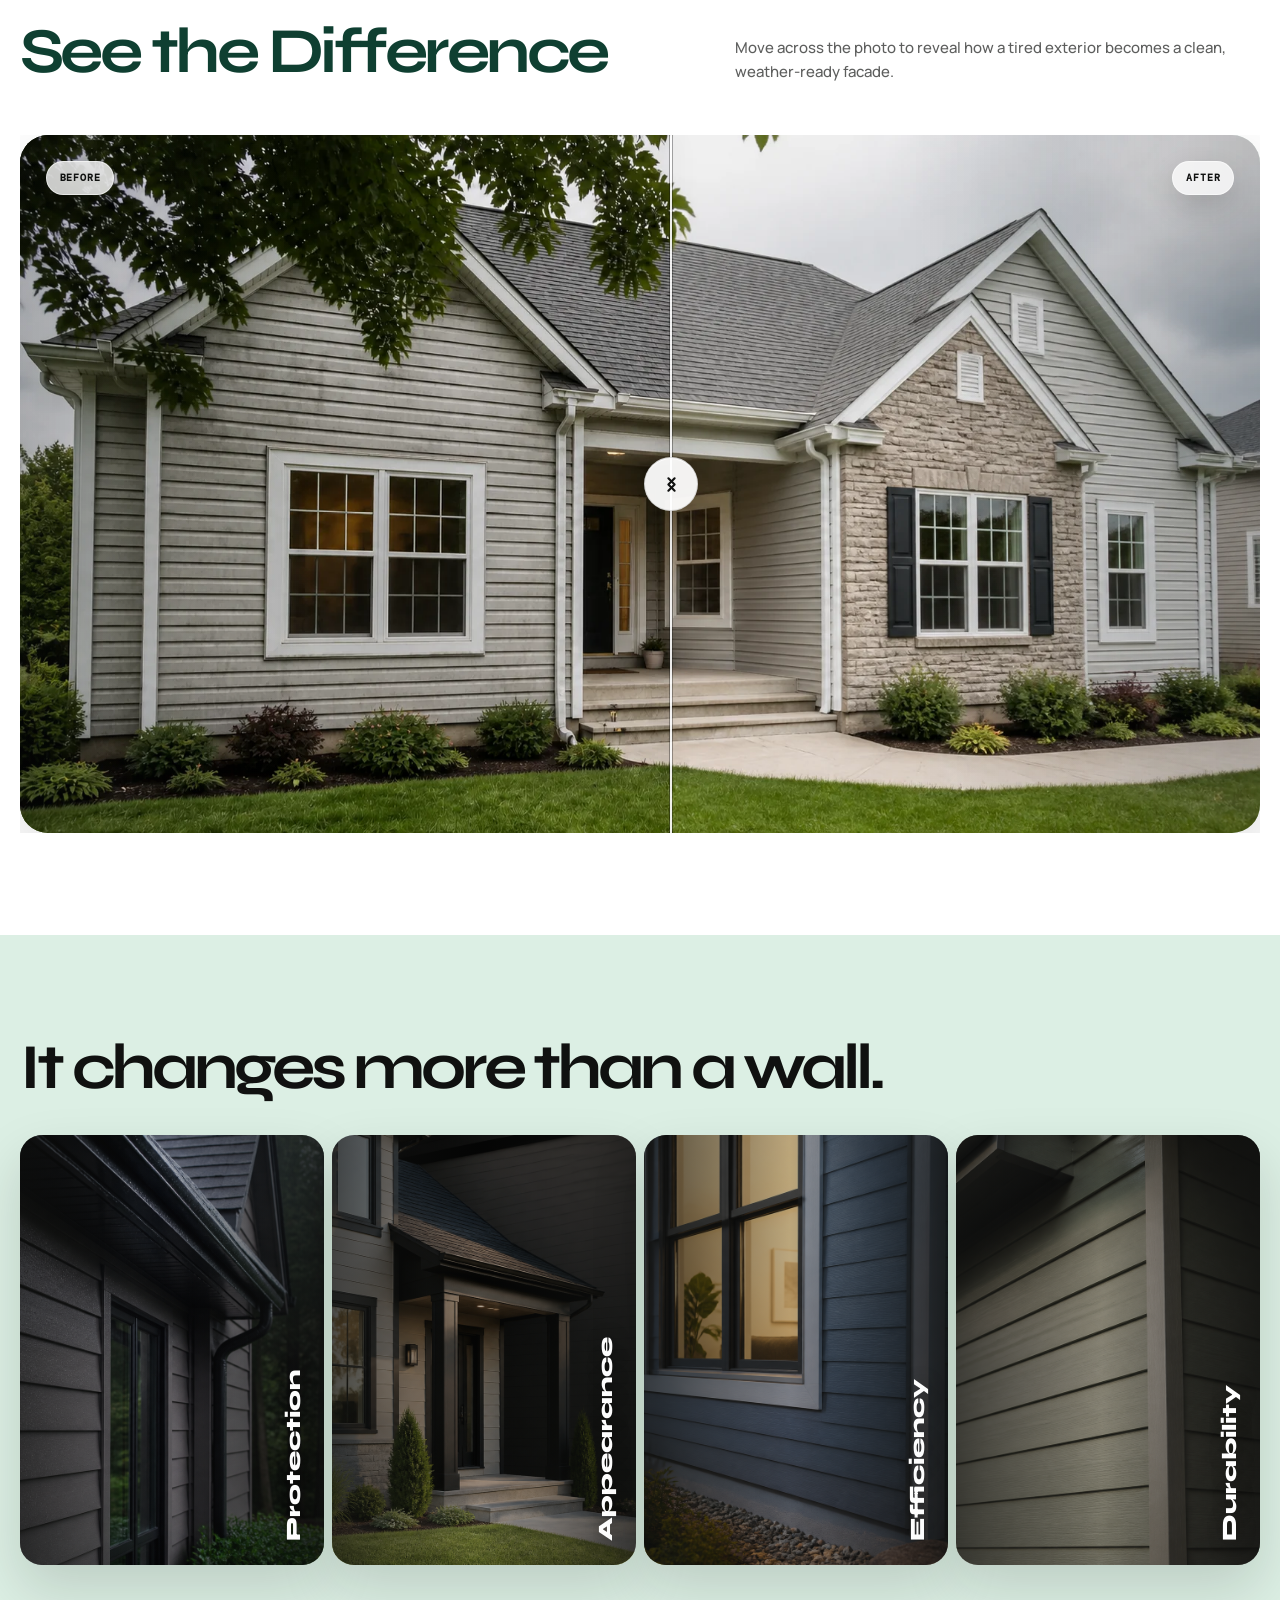
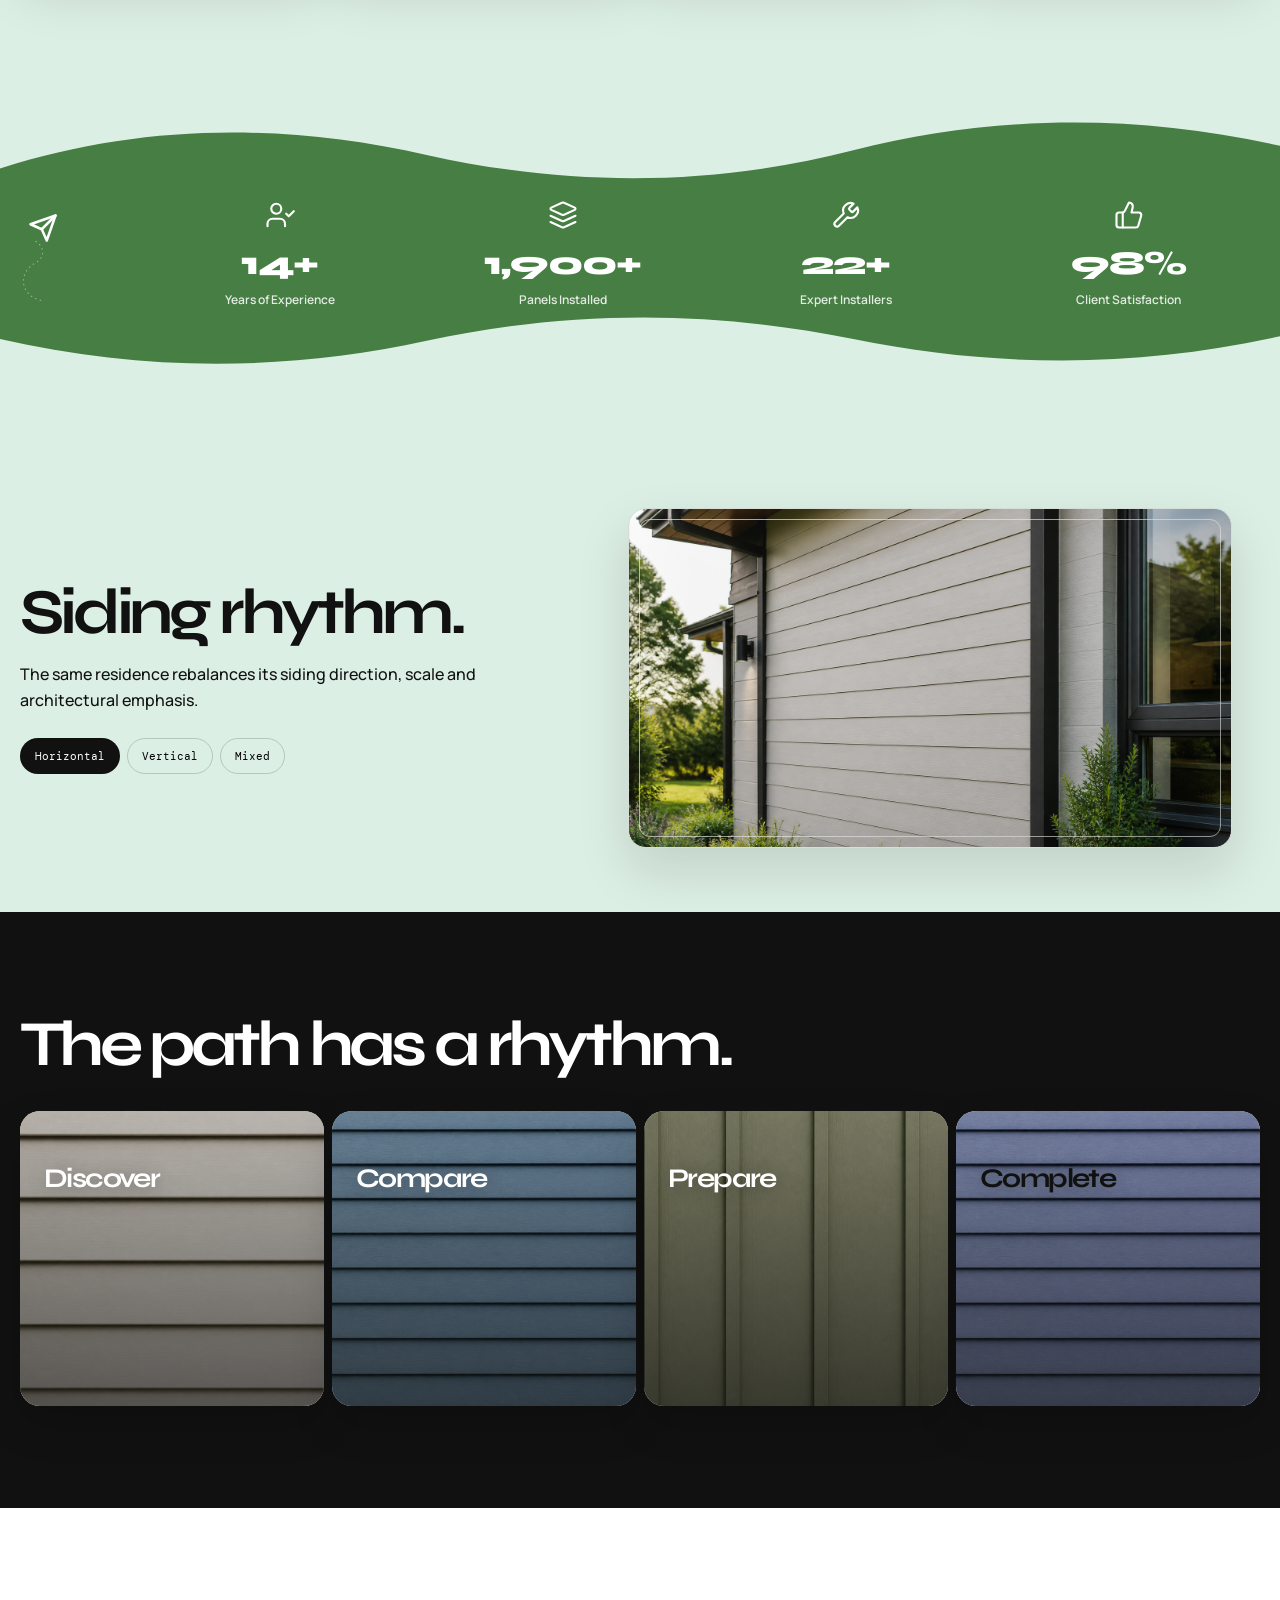
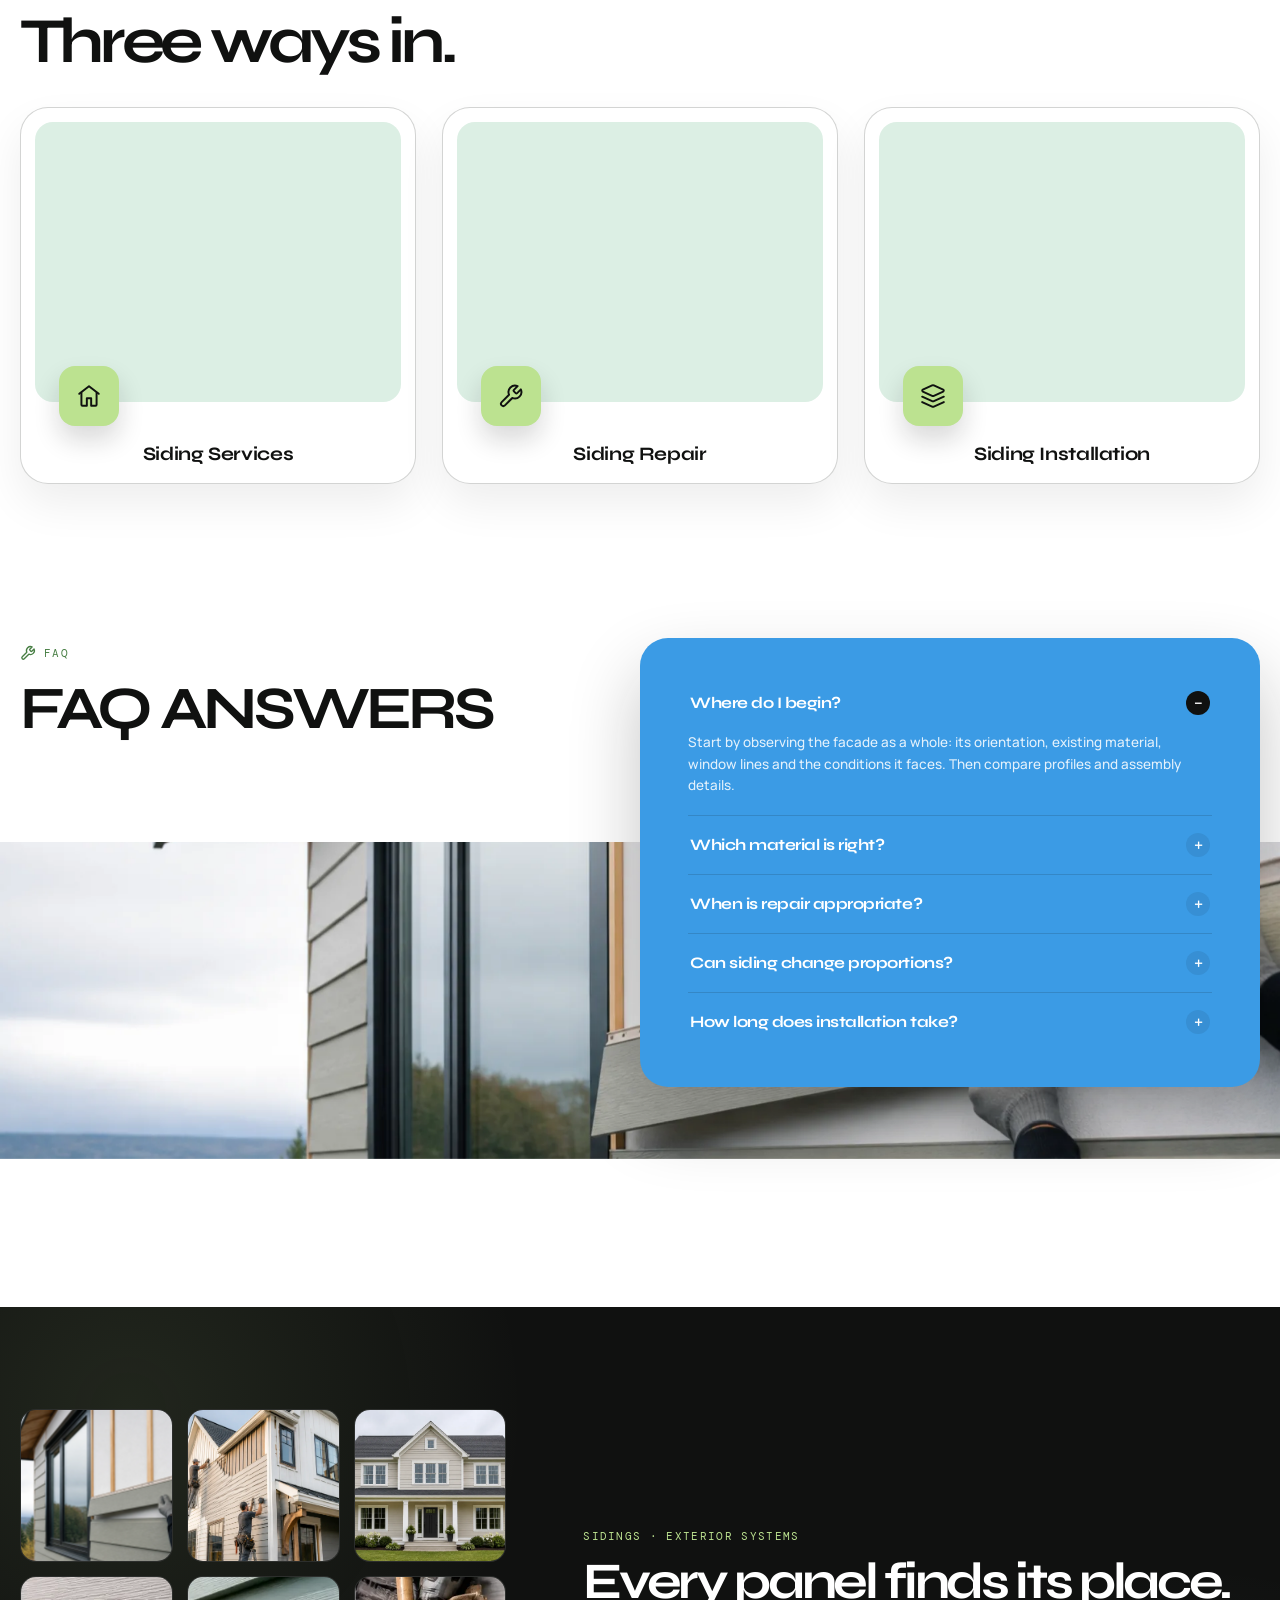
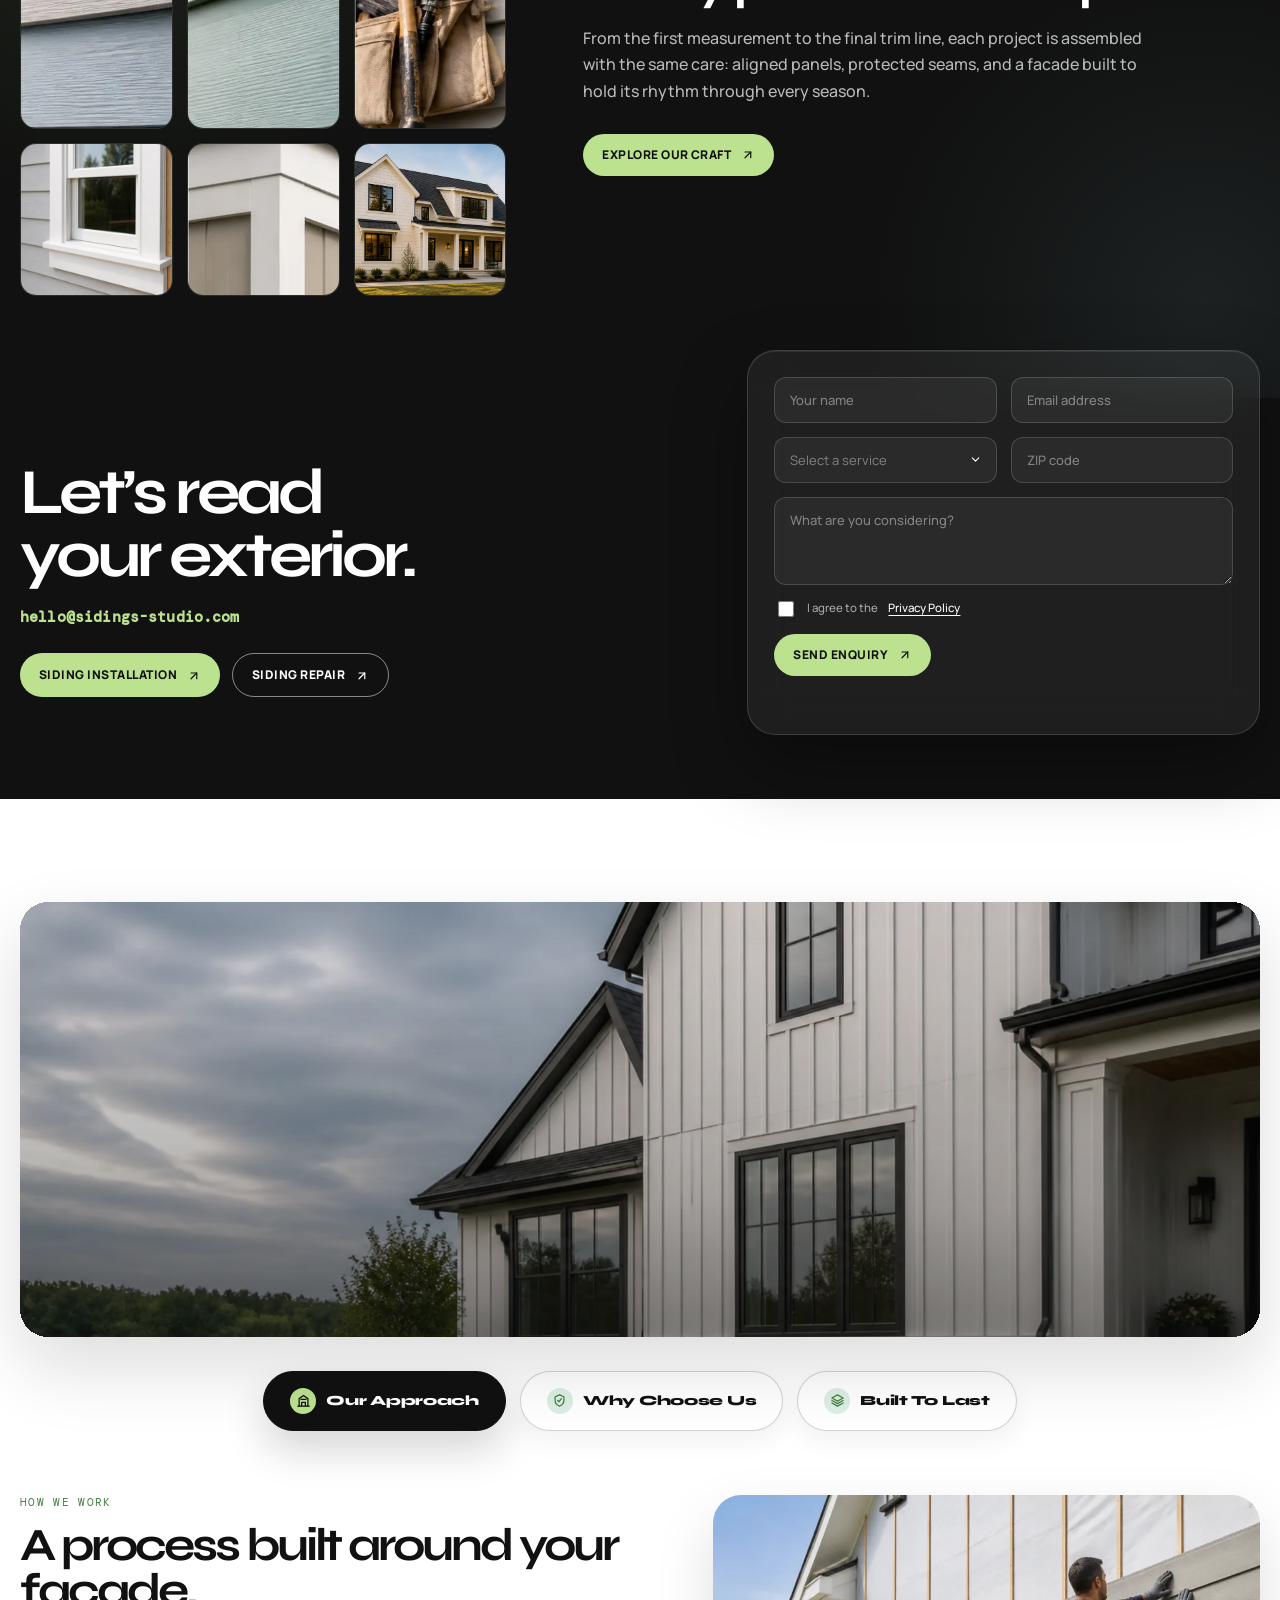
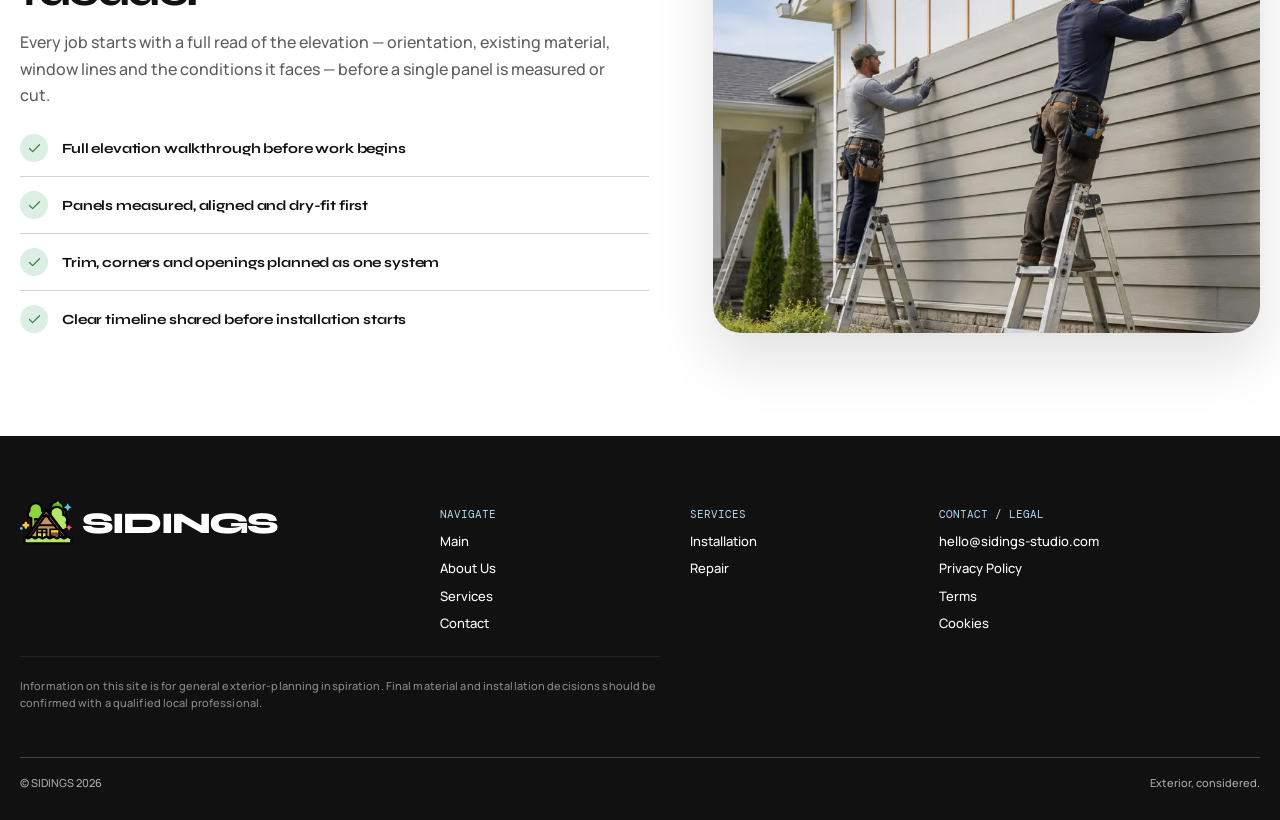
==== commit c1d32c15: "+" ====
--- a/index.html
+++ b/index.html
@@ -166,6 +166,36 @@
             </div>
         </section>
 
+        <section class="section white before-after-section" id="before-after">
+            <div class="container">
+                <div class="before-after-head">
+                    <p class="kicker">Before / After</p>
+                    <h2 class="title">See the Difference</h2>
+                    <p class="copy">Move across the photo to reveal how a tired exterior becomes a clean, weather-ready facade.</p>
+                </div>
+                <div class="before-after" data-before-after style="--before-after-pos:50%">
+                    <div class="before-after-media">
+                        <img class="before-after-img before-after-after" src="assets/images/before-after/home-after.webp"
+                            width="1672" height="941" loading="lazy" alt="Updated home facade after siding renovation">
+                        <div class="before-after-before" aria-hidden="true">
+                            <img class="before-after-img" src="assets/images/before-after/home-before.webp" width="1672"
+                                height="941" loading="lazy" alt="">
+                        </div>
+                        <span class="before-after-badge badge-before">Before</span>
+                        <span class="before-after-badge badge-after">After</span>
+                        <div class="before-after-divider" aria-hidden="true"></div>
+                        <div class="before-after-handle" role="slider" tabindex="0" aria-label="Home siding before and after reveal"
+                            aria-valuemin="3" aria-valuemax="97" aria-valuenow="50">
+                            <svg viewBox="0 0 24 24" aria-hidden="true">
+                                <path d="m15 18-6-6 6-6"></path>
+                                <path d="m9 18 6-6-6-6"></path>
+                            </svg>
+                        </div>
+                    </div>
+                </div>
+            </div>
+        </section>
+
         <section class="section benefits-section" id="benefits">
             <div class="container">
                 <h2 class="title" style="margin-bottom:35px">It changes more than a wall.</h2>
--- a/assets/css/global.css
+++ b/assets/css/global.css
@@ -12,3 +12,30 @@
 @media(max-width:1024px){html{scroll-padding-top:78px}.container{width:min(100% - 24px,1480px)}.site-header{top:0;padding-top:7px}.header-wrap{height:59px;padding:0 12px;grid-template-columns:auto minmax(0,1fr) auto}.header-wrap>.brand{grid-column:1;justify-self:start}.header-actions{grid-column:3}.nav{display:none;position:fixed;inset:0;width:100%;max-width:none;height:100dvh;max-height:100dvh;overflow-y:auto;overscroll-behavior:contain;background:var(--ink);padding:92px 20px 28px;border:0;border-radius:0;box-shadow:none;flex-direction:column;align-items:center;justify-content:flex-start;gap:10px;text-align:center}.nav.open{display:flex}.nav a,.drop-trigger{width:auto;min-width:170px;max-width:calc(100dvw - 40px);min-height:42px;padding-inline:18px;text-align:center;white-space:normal}.nav.open .dropdown{width:min(280px,calc(100dvw - 40px));display:grid;justify-items:center}.nav.open .drop-menu{position:static;width:100%;max-width:100%;margin-top:6px;border-radius:14px;text-align:center;transform:none}.nav.open .drop-menu a{justify-content:center;min-width:0;width:100%}.mobile-toggle{display:block;background:none;color:#fff;font-size:21px}.header-actions .header-cta{display:none}.brand img{height:34px}.title,.hero h1,.service-hero h1,.kicker{text-align:center;max-width:min(100%,920px);margin-inline:auto;overflow-wrap:normal}.copy,.page-intro{margin-inline:auto;text-align:center}.foot-grid{grid-template-columns:1fr 1fr;gap:28px}.foot-grid>div:first-child{grid-column:1/-1}.disclaimer,.footer-nav a{overflow-wrap:anywhere}}@media(max-width:480px){.title{font-size:clamp(35px,10vw,39px);line-height:1}.nav{padding-inline:16px}.nav a,.drop-trigger{max-width:calc(100dvw - 32px)}.foot-grid{grid-template-columns:1fr}.foot-bottom{gap:8px;flex-direction:column}}
 
 .search-overlay{position:fixed;inset:0;z-index:2200;display:grid;place-items:center;padding:clamp(18px,4vw,46px);background:rgba(16,17,16,.42);backdrop-filter:blur(14px) saturate(1.05);-webkit-backdrop-filter:blur(14px) saturate(1.05);opacity:0;pointer-events:none;overflow:auto;transition:opacity .32s ease}.search-overlay.open{opacity:1;pointer-events:auto}.search-panel{position:relative;width:min(1040px,calc(100vw - 40px));max-height:min(760px,calc(100dvh - 56px));display:grid;grid-template-rows:auto auto minmax(0,1fr);gap:24px;padding:clamp(28px,4vw,54px);background:linear-gradient(180deg,rgba(255,255,255,.96),rgba(250,253,251,.94));color:var(--ink);border:1px solid rgba(255,255,255,.72);border-radius:28px;box-shadow:0 28px 90px rgba(16,17,16,.22),inset 0 1px 0 rgba(255,255,255,.86);overflow:hidden;transform:translateY(18px);transition:transform .34s ease}.search-overlay.open .search-panel{transform:none}.search-panel:before{content:"";position:absolute;inset:0;border-radius:inherit;border:1px solid rgba(16,17,16,.08);pointer-events:none}.search-lucide{fill:none;stroke:currentColor;stroke-width:1.8;stroke-linecap:round;stroke-linejoin:round}.search-close{position:absolute;top:clamp(18px,2.4vw,28px);right:clamp(18px,2.4vw,28px);z-index:2;width:44px;height:44px;display:grid;place-items:center;border-radius:50%;background:rgba(16,17,16,.05);color:var(--ink);border:1px solid rgba(16,17,16,.09);transition:background .24s ease,color .24s ease,transform .24s ease}.search-close:hover,.search-close:focus-visible{background:var(--ink);color:#fff;outline:0;transform:translateY(-1px)}.search-head{display:grid;gap:8px;padding-right:58px}.search-kicker{margin:0;font:11px var(--mono);text-transform:uppercase;letter-spacing:.12em;color:rgba(16,17,16,.5)}.search-head h2{margin:0;font:800 clamp(38px,6vw,78px)/.92 var(--serif);letter-spacing:-.06em}.search-field{position:relative;display:grid;grid-template-columns:auto minmax(0,1fr) auto;align-items:center;gap:14px;height:clamp(64px,7vw,76px);padding:0 18px 0 24px;border:1px solid rgba(16,17,16,.12);border-radius:999px;background:rgba(220,239,228,.68);box-shadow:inset 0 1px 0 rgba(255,255,255,.72);transition:border-color .24s ease,background .24s ease,box-shadow .24s ease}.search-field:focus-within{border-color:rgba(16,17,16,.48);background:rgba(255,255,255,.9);box-shadow:0 0 0 5px rgba(180,219,241,.34),inset 0 1px 0 rgba(255,255,255,.9)}.search-field>.search-lucide{color:rgba(16,17,16,.52)}.search-input{height:100%;border:0;border-radius:0;padding:0;background:transparent;color:var(--ink);font-size:clamp(19px,2vw,26px);font-weight:700;letter-spacing:0;outline:0}.search-input::-webkit-search-cancel-button{display:none}.search-input::placeholder{color:rgba(16,17,16,.38)}.search-field kbd{display:inline-flex;align-items:center;justify-content:center;min-width:42px;height:28px;padding:0 10px;border:1px solid rgba(16,17,16,.13);border-radius:999px;background:rgba(255,255,255,.54);box-shadow:none;color:rgba(16,17,16,.48);font:10px var(--mono);letter-spacing:.1em}.search-results{min-height:96px;overflow:auto;display:grid;align-content:start;padding:4px 2px 0}.search-results:not(.quick){border-top:1px solid rgba(16,17,16,.1)}.search-results-label{margin:0 0 12px;font:11px var(--mono);text-transform:uppercase;letter-spacing:.12em;color:rgba(16,17,16,.5)}.search-result{width:100%;min-height:68px;display:grid;grid-template-columns:minmax(0,1fr) auto;align-items:center;gap:18px;padding:18px 8px;border:0;border-bottom:1px solid rgba(16,17,16,.1);border-radius:0;background:transparent;color:var(--ink);text-align:left;transition:background .26s ease,padding .26s ease}.search-result:last-child{border-bottom:0}.search-result>span:first-child{display:grid;gap:5px;min-width:0;transition:transform .26s ease}.search-result strong{font-size:clamp(18px,1.7vw,24px);line-height:1.08;letter-spacing:-.035em}.search-result small{font-size:13px;line-height:1.5;color:rgba(16,17,16,.56);font-weight:500}.search-result-meta{display:flex;align-items:center;gap:12px;color:rgba(16,17,16,.46);transition:color .26s ease,transform .26s ease}.search-result em{flex:0 0 auto;font:11px var(--mono);text-transform:uppercase;letter-spacing:.07em;font-style:normal}.result-arrow{flex-shrink:0;transition:transform .26s ease}.search-result.active,.search-result:hover,.search-result:focus-visible{background:rgba(180,219,241,.18);outline:0;padding-inline:18px}.search-result.active>span:first-child,.search-result:hover>span:first-child,.search-result:focus-visible>span:first-child{transform:translateX(4px)}.search-result.active .search-result-meta,.search-result:hover .search-result-meta,.search-result:focus-visible .search-result-meta{color:var(--ink);transform:translateX(3px)}.search-result.active .result-arrow,.search-result:hover .result-arrow,.search-result:focus-visible .result-arrow{transform:translate(3px,-3px)}.search-results.quick{display:flex;flex-wrap:wrap;align-content:start;align-items:center;gap:10px 12px;overflow:auto}.search-results.quick .search-results-label{flex:0 0 100%;margin-bottom:2px}.search-results.quick .search-result{width:auto;min-height:38px;display:inline-flex;gap:10px;padding:10px 14px;border:1px solid rgba(16,17,16,.11);border-radius:999px;background:rgba(255,255,255,.58)}.search-results.quick .search-result small,.search-results.quick .result-arrow{display:none}.search-results.quick .search-result strong{font-size:13px;letter-spacing:0}.search-results.quick .search-result-meta{gap:0}.search-results.quick .search-result em{font-size:9px}.search-results.quick .search-result.active,.search-results.quick .search-result:hover,.search-results.quick .search-result:focus-visible{background:var(--ink);color:#fff;border-color:var(--ink);padding-inline:16px}.search-results.quick .search-result.active .search-result-meta,.search-results.quick .search-result:hover .search-result-meta,.search-results.quick .search-result:focus-visible .search-result-meta{color:rgba(255,255,255,.62);transform:none}.search-empty{margin:0;padding:34px 8px;border:0;background:transparent;color:rgba(16,17,16,.56);font-size:18px;line-height:1.5}.search-panel,.search-results,.search-field{min-width:0}.search-open{overflow:hidden}.search-open body,body.search-open{position:fixed;inset:0;width:100%;overflow:hidden}@media(max-width:760px){.search-overlay{place-items:start center;padding:14px 12px 18px}.search-panel{width:min(100%,calc(100vw - 24px));max-height:calc(100dvh - 32px);gap:18px;padding:22px 16px 18px;border-radius:22px}.search-close{top:14px;right:14px;width:40px;height:40px}.search-head{padding-right:46px}.search-head h2{font-size:clamp(36px,11vw,48px);line-height:.96}.search-field{height:62px;gap:10px;padding:0 12px 0 16px}.search-input{font-size:18px}.search-field kbd{min-width:34px;height:24px;padding:0 8px;font-size:9px}.search-result{min-height:60px;gap:12px;padding:15px 4px}.search-result strong{font-size:18px}.search-result small{font-size:12px}.search-result.active,.search-result:hover,.search-result:focus-visible{padding-inline:10px}.search-results.quick{gap:8px}.search-results.quick .search-result{padding:9px 12px}.search-results.quick .search-result strong{font-size:12px}.search-results.quick .search-result em{display:none}}
+.before-after-section{position:relative;background:#fff}
+.before-after-section .container{display:grid;gap:clamp(28px,4vw,54px)}
+.before-after-head{display:grid;grid-template-columns:minmax(0,.72fr) minmax(280px,.58fr);gap:clamp(18px,5vw,86px);align-items:end}
+.before-after-head .kicker{grid-column:1/-1;margin:0;color:#477e43}
+.before-after-head .title{text-align:left;color:#0f3f31;font-size:clamp(42px,5vw,78px);letter-spacing:-.055em}
+.before-after-head .copy{margin:0;color:rgba(16,17,16,.68);font-size:clamp(15px,1.15vw,18px);line-height:1.6}
+.before-after{position:relative;opacity:0;transform:translateY(26px);transition:opacity .72s ease,transform .72s cubic-bezier(.22,.8,.25,1)}
+.before-after.is-visible{opacity:1;transform:none}
+.before-after-media{position:relative;aspect-ratio:1672/941;width:100%;border-radius:var(--radius);overflow:hidden;isolation:isolate;background:var(--foam);box-shadow:0 28px 76px rgba(16,17,16,.14);cursor:ew-resize;user-select:none;touch-action:pan-y;contain:layout paint}
+.before-after-media:before{content:"";position:absolute;inset:0;z-index:4;background:linear-gradient(90deg,rgba(16,17,16,.22),rgba(16,17,16,0) 24%,rgba(16,17,16,0) 72%,rgba(16,17,16,.2));pointer-events:none}
+.before-after.is-visible .before-after-media{animation:beforeAfterPhoto .86s cubic-bezier(.22,.8,.25,1) both}
+.before-after-img{position:absolute;inset:0;width:100%;height:100%;max-width:none;display:block;object-fit:cover;object-position:center;user-select:none;-webkit-user-drag:none;pointer-events:none}
+.before-after-before{position:absolute;inset:0;z-index:2;clip-path:inset(0 calc(100% - var(--before-after-pos,50%)) 0 0);will-change:clip-path;transform:translateZ(0)}
+.before-after-divider{position:absolute;z-index:5;top:0;bottom:0;left:var(--before-after-pos,50%);width:2px;background:rgba(255,255,255,.9);box-shadow:0 0 0 1px rgba(16,17,16,.35),0 0 24px rgba(16,17,16,.22);transform:translateX(-50%);will-change:left;pointer-events:none}
+.before-after-handle{position:absolute;z-index:6;left:clamp(27px,var(--before-after-pos,50%),calc(100% - 27px));top:50%;width:54px;height:54px;display:grid;place-items:center;border:1px solid rgba(16,17,16,.14);border-radius:50%;background:rgba(255,255,255,.94);color:var(--ink);box-shadow:0 16px 36px rgba(16,17,16,.2),inset 0 1px 0 rgba(255,255,255,.9);transform:translate(-50%,-50%);will-change:left,transform;cursor:grab;transition:transform .24s ease,background .24s ease,box-shadow .24s ease}
+.before-after-handle svg{width:25px;height:25px;fill:none;stroke:currentColor;stroke-width:2;stroke-linecap:round;stroke-linejoin:round}
+.before-after-handle:focus-visible{outline:3px solid var(--green);outline-offset:4px}
+.before-after.is-hovered .before-after-handle,.before-after.is-dragging .before-after-handle,.before-after-handle:focus-visible{transform:translate(-50%,-50%) scale(1.08);background:#fff;box-shadow:0 18px 42px rgba(16,17,16,.28),inset 0 1px 0 rgba(255,255,255,.95)}
+.before-after.is-dragging .before-after-handle{cursor:grabbing}
+.before-after.is-hovered .before-after-divider,.before-after.is-dragging .before-after-divider{width:3px;box-shadow:0 0 0 1px rgba(16,17,16,.45),0 0 30px rgba(16,17,16,.28)}
+.before-after-badge{position:absolute;z-index:7;top:clamp(16px,2vw,26px);display:inline-flex;align-items:center;min-height:34px;padding:8px 13px;border:1px solid rgba(255,255,255,.55);border-radius:999px;background:rgba(255,255,255,.78);color:var(--ink);font:800 10px var(--mono);letter-spacing:.08em;text-transform:uppercase;box-shadow:0 12px 28px rgba(16,17,16,.16);backdrop-filter:blur(14px) saturate(1.15);-webkit-backdrop-filter:blur(14px) saturate(1.15);pointer-events:none}
+.badge-before{left:clamp(16px,2vw,26px)}
+.badge-after{right:clamp(16px,2vw,26px)}
+@keyframes beforeAfterPhoto{from{clip-path:inset(0 0 18% 0);transform:scale(.985)}to{clip-path:inset(0);transform:none}}
+@media(max-width:900px){.before-after-head{grid-template-columns:1fr;text-align:center}.before-after-head .title,.before-after-head .copy{text-align:center;margin-inline:auto}.before-after-media{border-radius:22px}}
+@media(max-width:560px){.before-after-section .container{width:min(100% - 24px,1480px)}.before-after-head{gap:14px}.before-after-head .title{font-size:clamp(34px,10vw,44px);line-height:1.02}.before-after-head .copy{font-size:14px;line-height:1.55}.before-after-media{height:clamp(240px,66vw,330px);aspect-ratio:auto;border-radius:20px}.before-after-handle{width:48px;height:48px;left:clamp(24px,var(--before-after-pos,50%),calc(100% - 24px))}.before-after-handle svg{width:22px;height:22px}.before-after-badge{top:12px;min-height:30px;padding:7px 10px;font-size:9px}.badge-before{left:12px}.badge-after{right:12px}}
+@media(prefers-reduced-motion:reduce){.before-after,.before-after-media,.before-after-handle{transition:none;animation:none!important}.before-after{opacity:1;transform:none}}
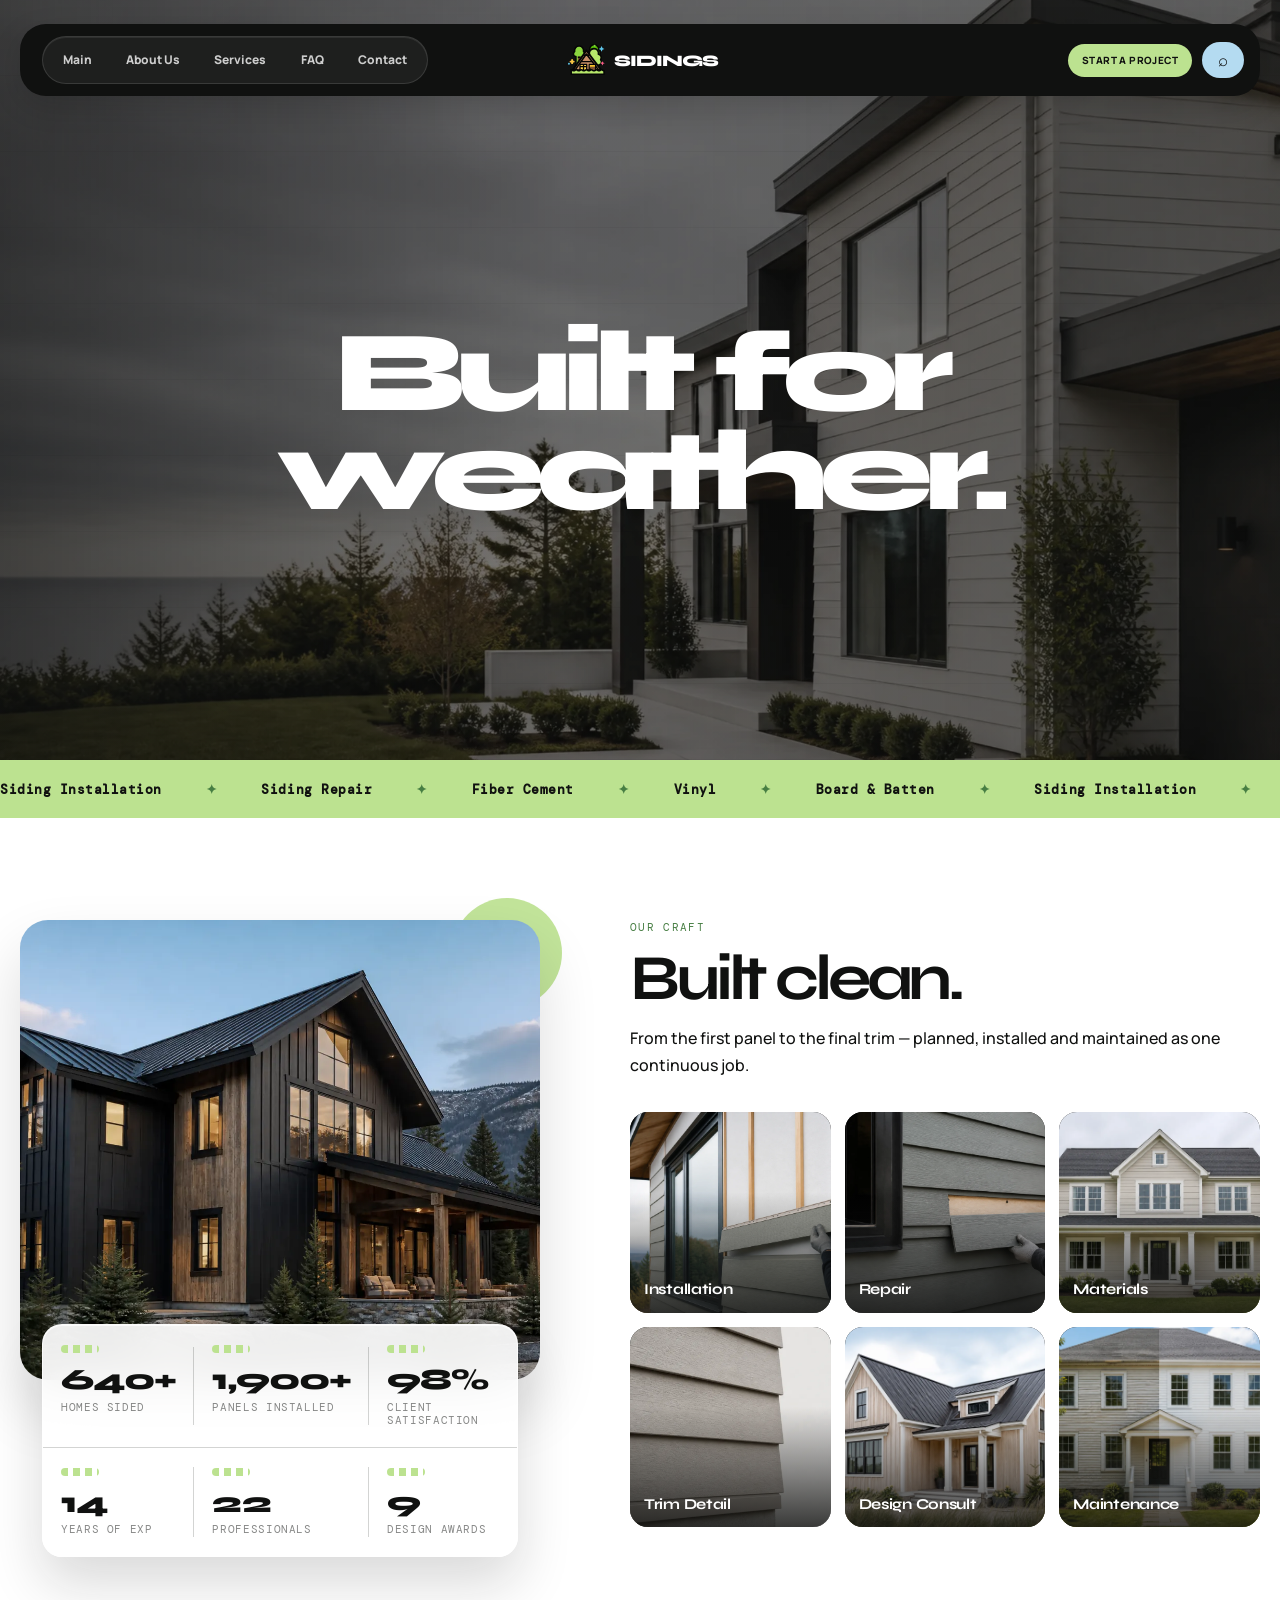
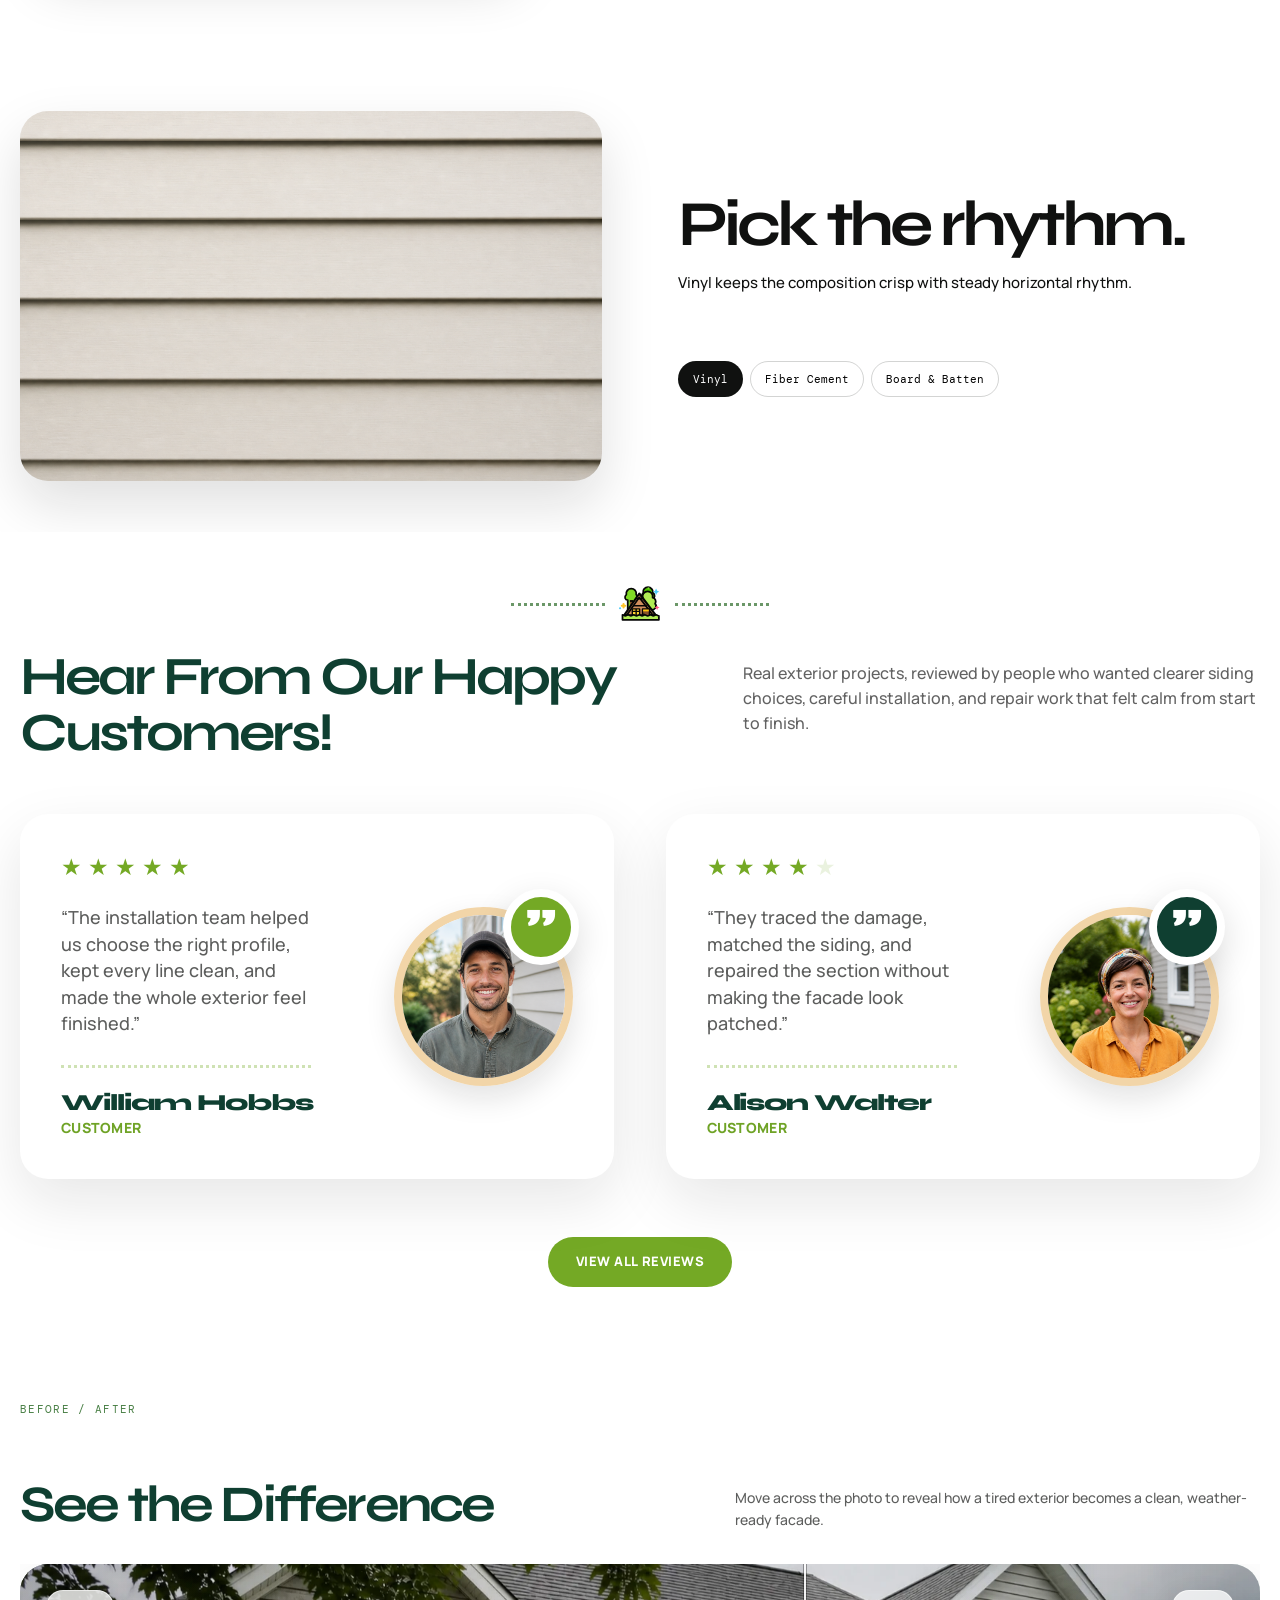
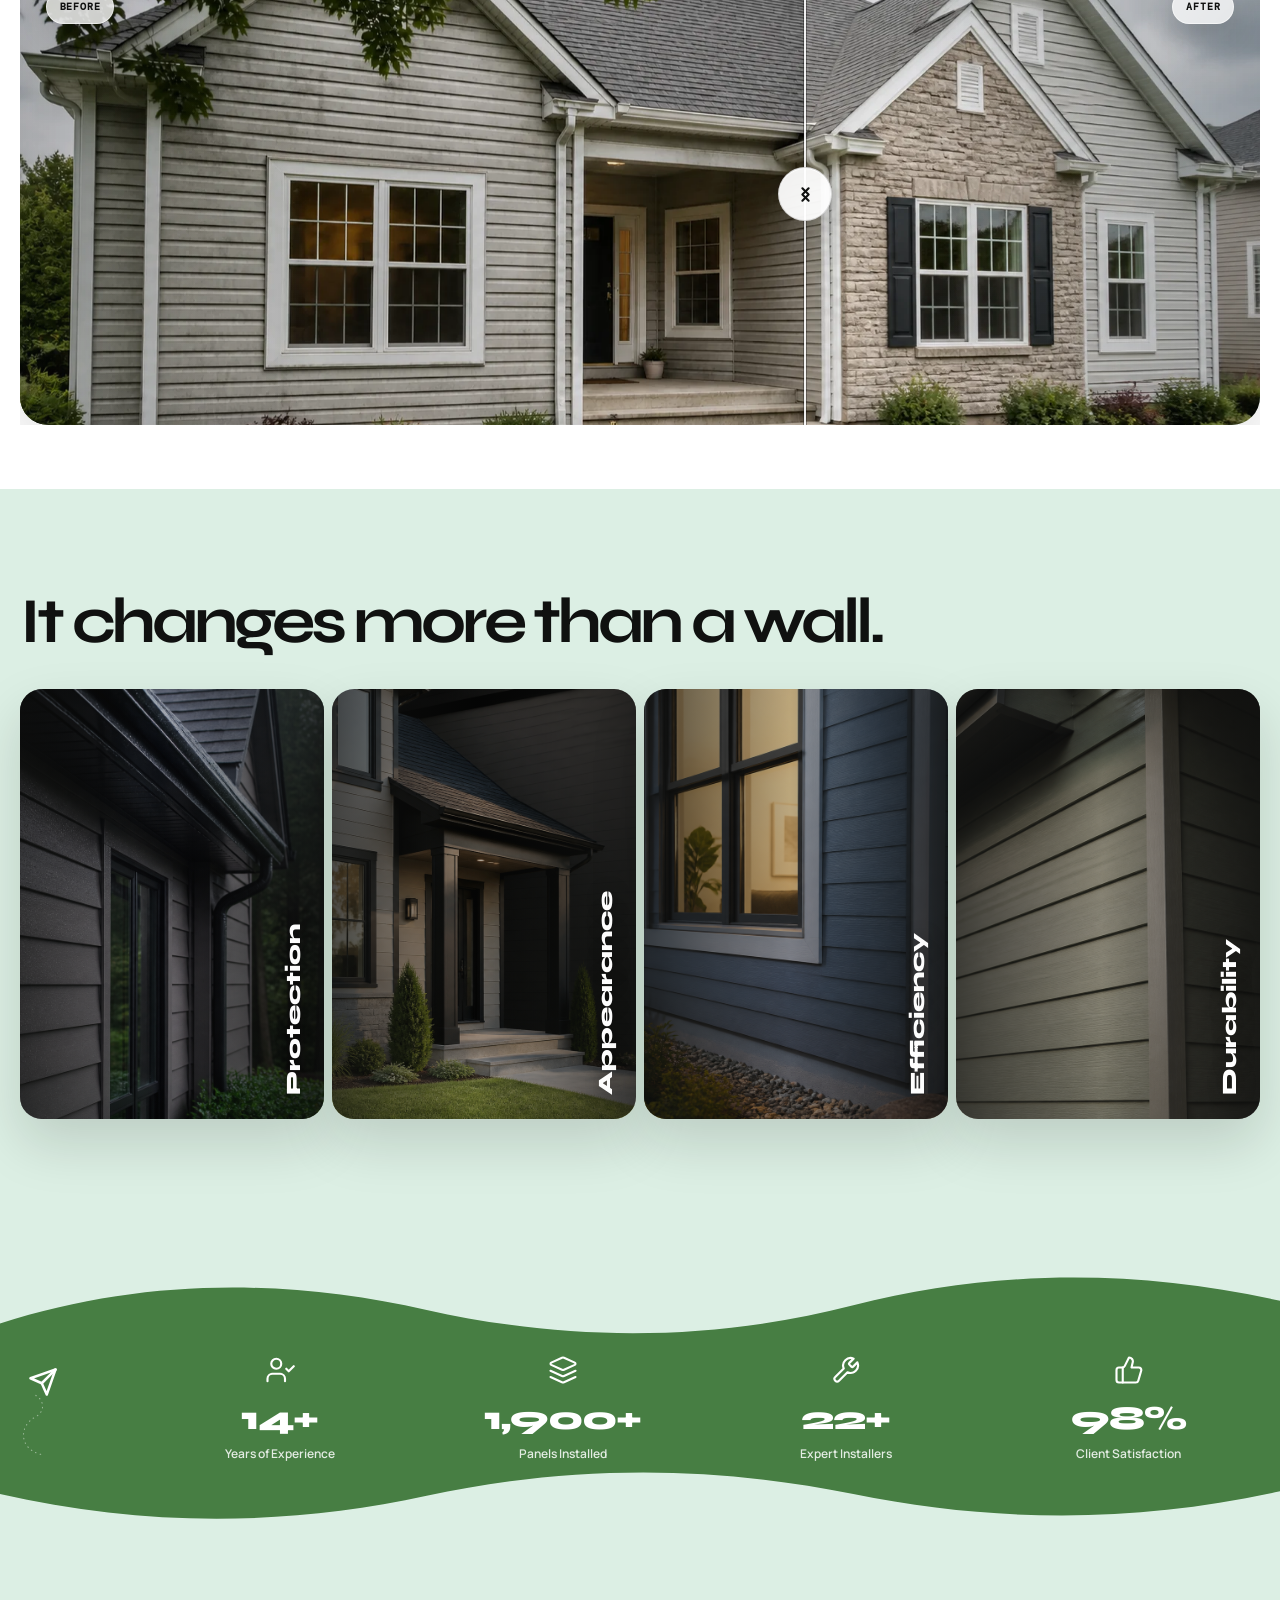
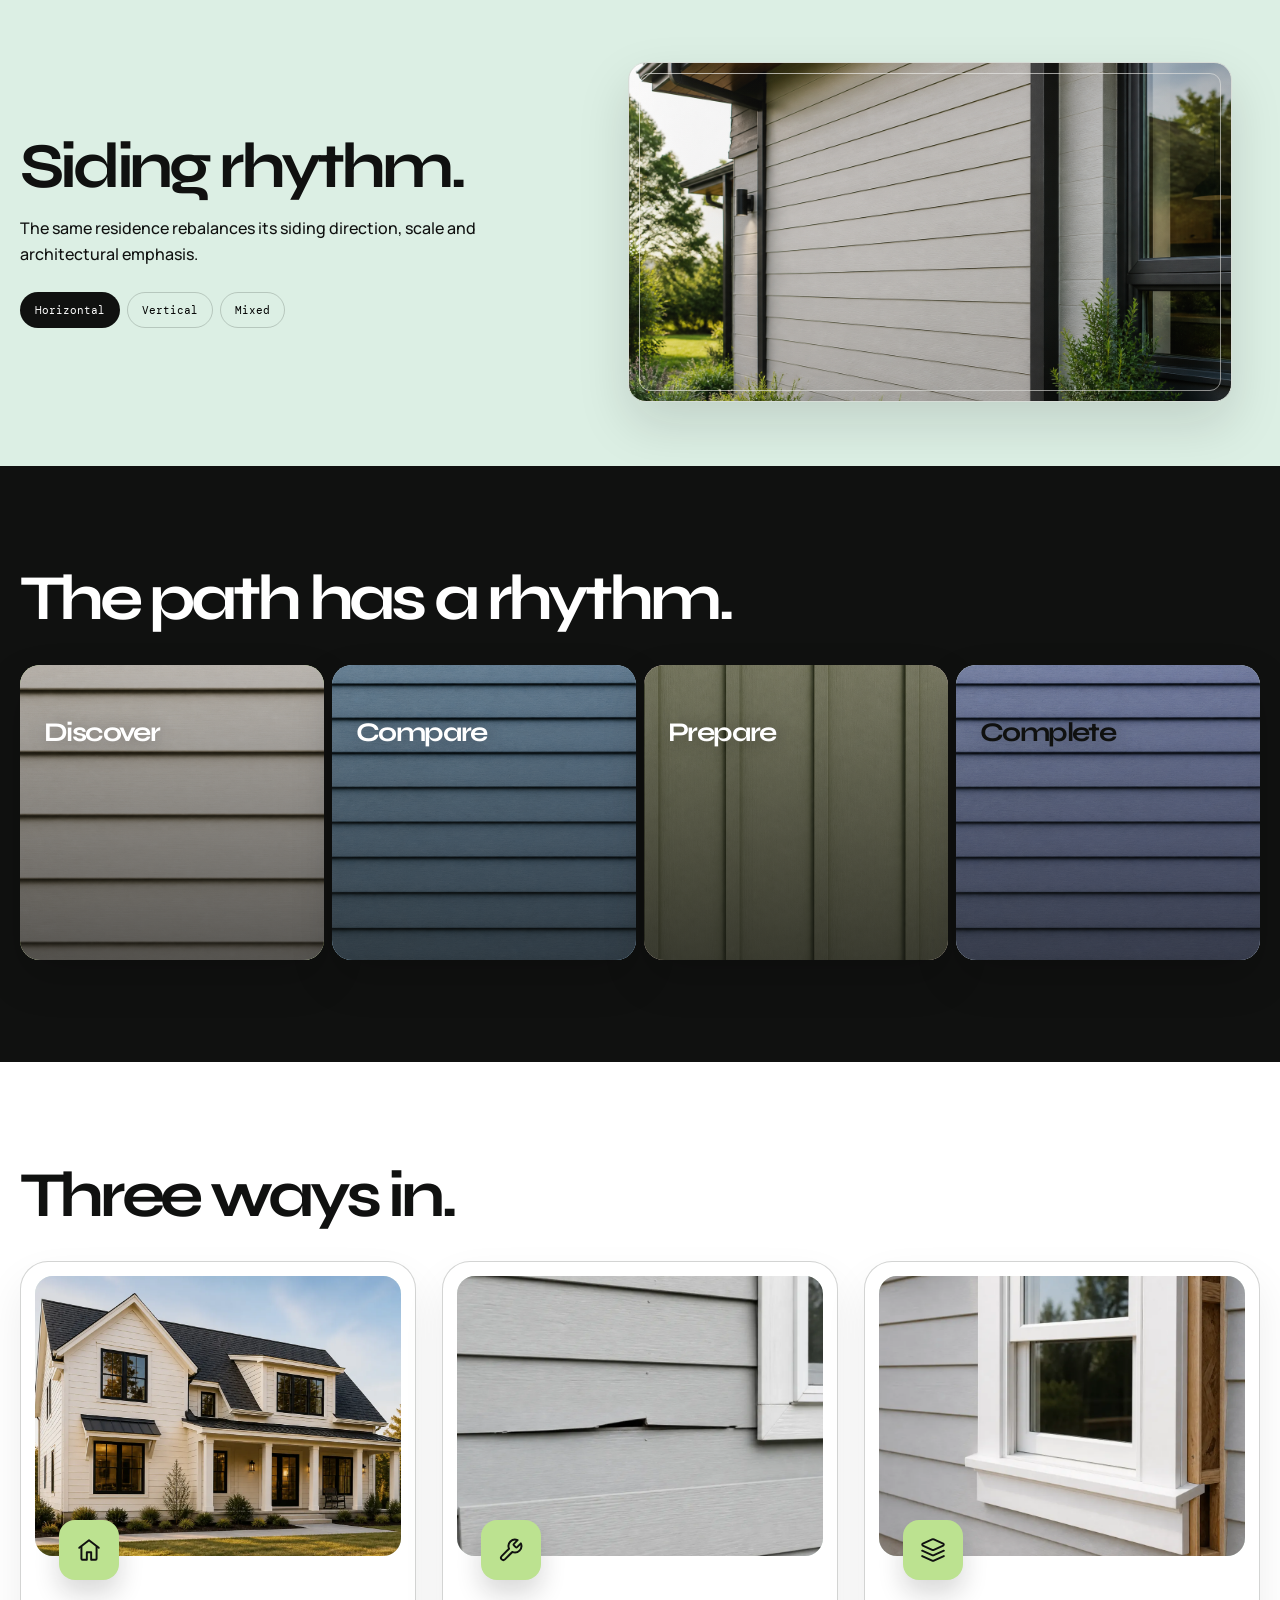
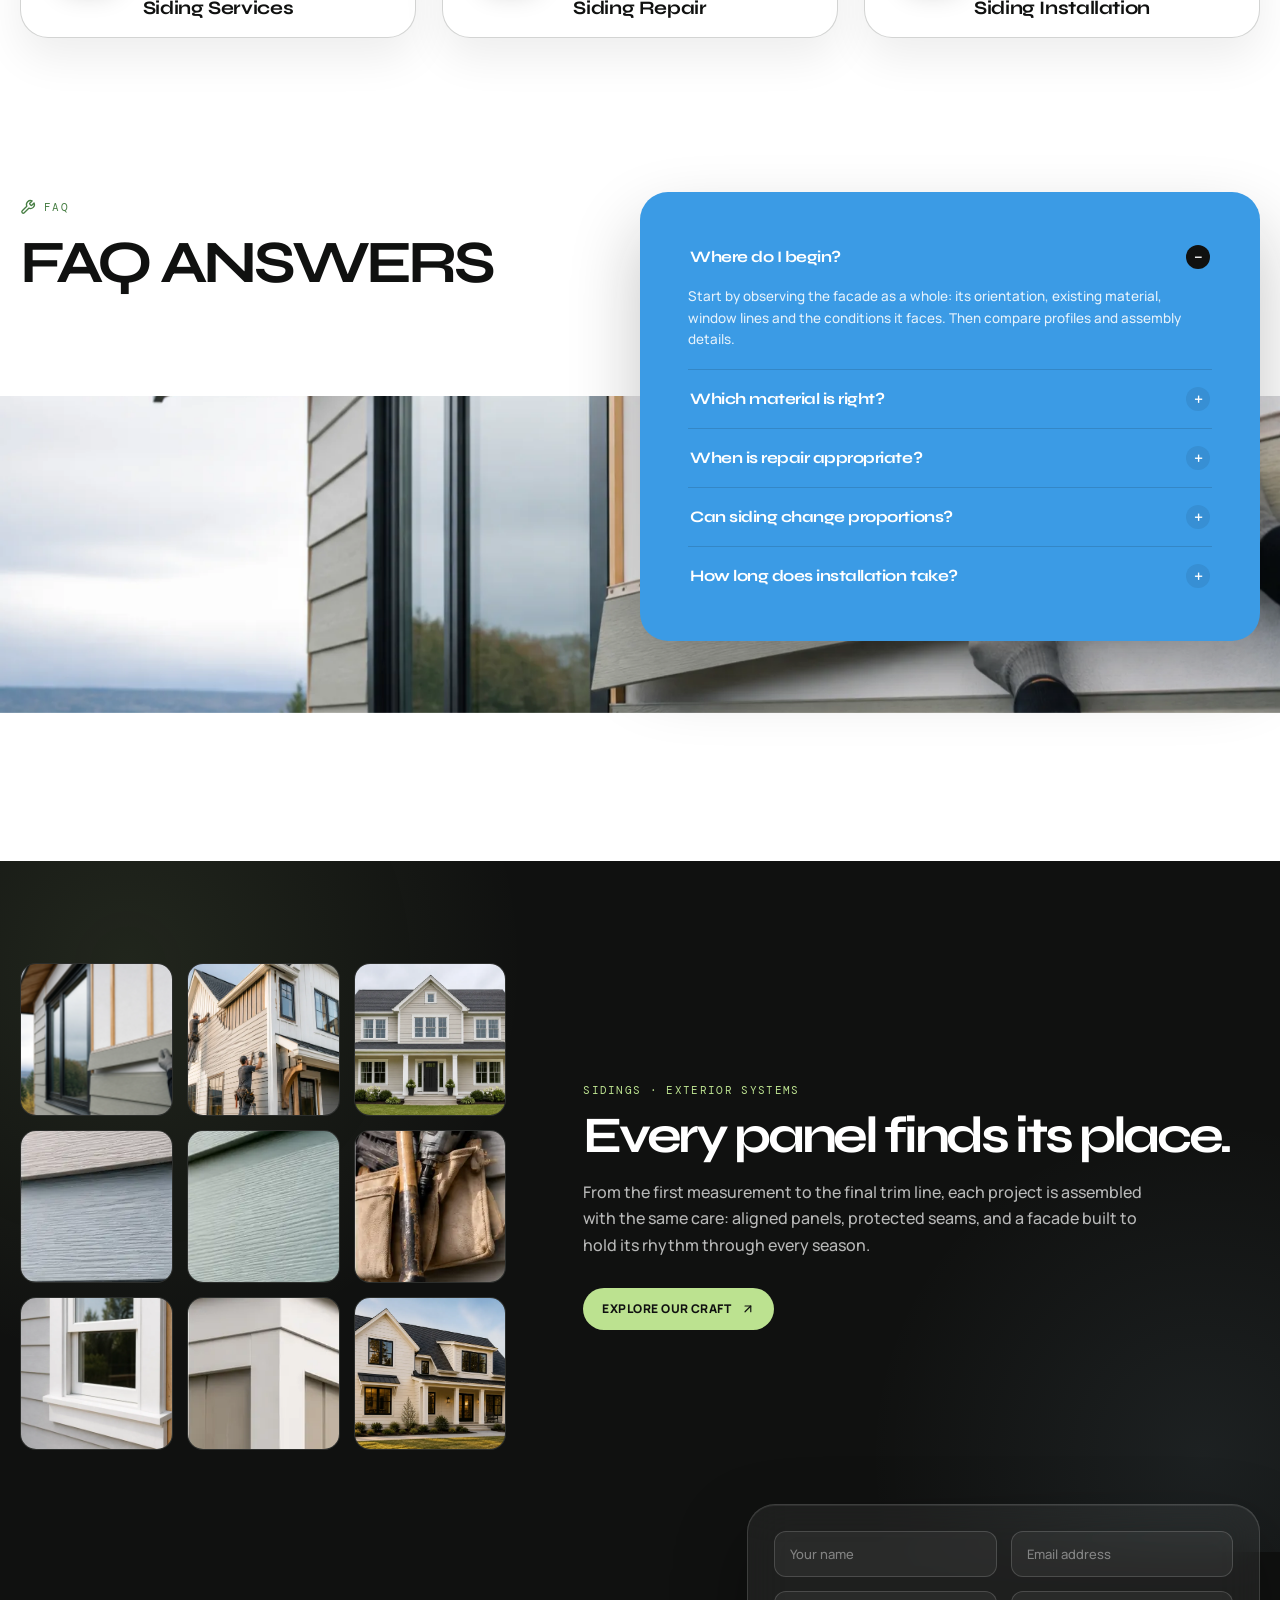
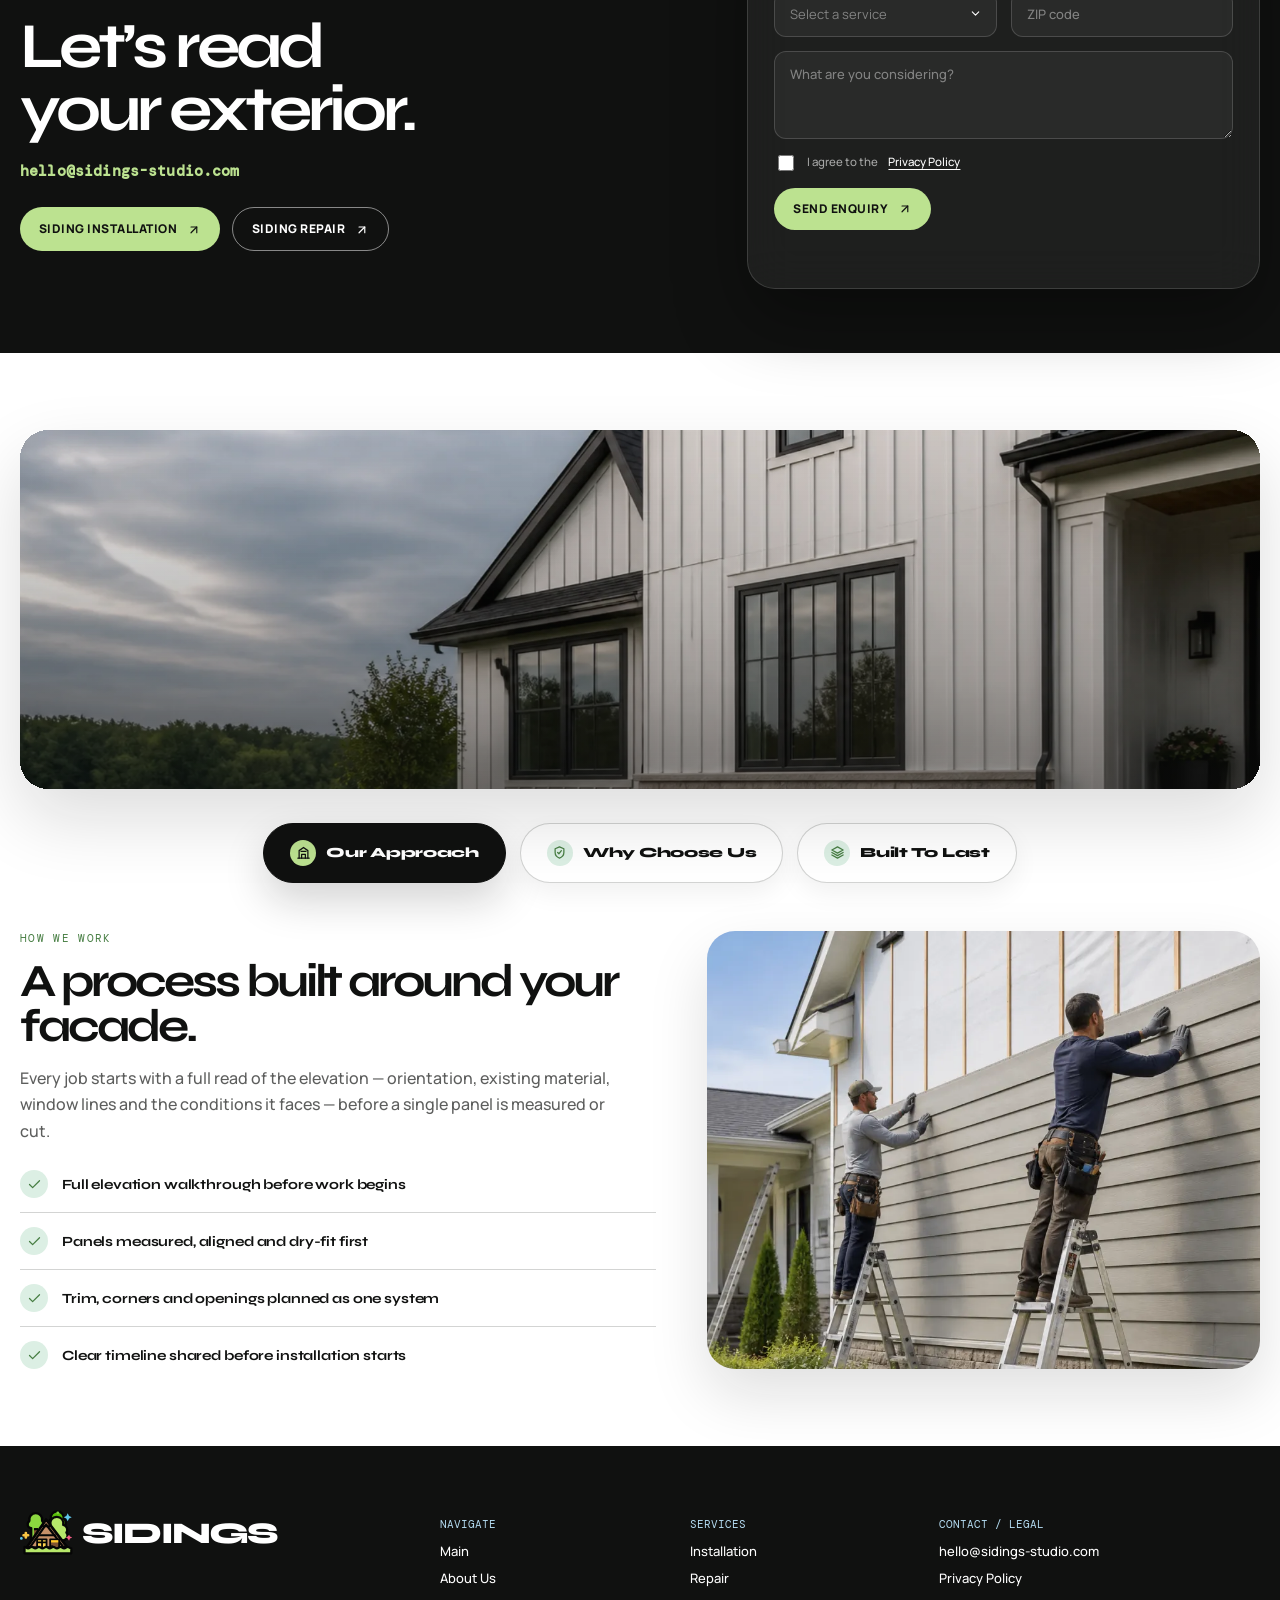
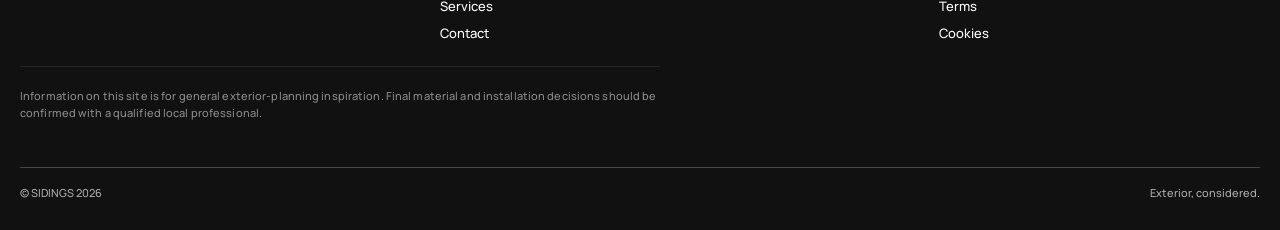
==== commit 3c24cd21: "+" ====
--- a/index.html
+++ b/index.html
@@ -96,7 +96,7 @@
                             data-bg="assets/images/installation/facade-zoning.webp"><span class="craft-card-media"
                                 aria-hidden="true"></span><span class="craft-card-overlay"
                                 aria-hidden="true"></span><span class="craft-card-label">Materials</span></a><a
-                            class="craft-card" href="installation.html#trim-composer"
+                            class="craft-card" href="installation.html"
                             data-bg="assets/images/installation/profile-scale.webp"><span class="craft-card-media"
                                 aria-hidden="true"></span><span class="craft-card-overlay"
                                 aria-hidden="true"></span><span class="craft-card-label">Trim Detail</span></a><a
--- a/assets/css/global.css
+++ b/assets/css/global.css
@@ -12,15 +12,15 @@
 @media(max-width:1024px){html{scroll-padding-top:78px}.container{width:min(100% - 24px,1480px)}.site-header{top:0;padding-top:7px}.header-wrap{height:59px;padding:0 12px;grid-template-columns:auto minmax(0,1fr) auto}.header-wrap>.brand{grid-column:1;justify-self:start}.header-actions{grid-column:3}.nav{display:none;position:fixed;inset:0;width:100%;max-width:none;height:100dvh;max-height:100dvh;overflow-y:auto;overscroll-behavior:contain;background:var(--ink);padding:92px 20px 28px;border:0;border-radius:0;box-shadow:none;flex-direction:column;align-items:center;justify-content:flex-start;gap:10px;text-align:center}.nav.open{display:flex}.nav a,.drop-trigger{width:auto;min-width:170px;max-width:calc(100dvw - 40px);min-height:42px;padding-inline:18px;text-align:center;white-space:normal}.nav.open .dropdown{width:min(280px,calc(100dvw - 40px));display:grid;justify-items:center}.nav.open .drop-menu{position:static;width:100%;max-width:100%;margin-top:6px;border-radius:14px;text-align:center;transform:none}.nav.open .drop-menu a{justify-content:center;min-width:0;width:100%}.mobile-toggle{display:block;background:none;color:#fff;font-size:21px}.header-actions .header-cta{display:none}.brand img{height:34px}.title,.hero h1,.service-hero h1,.kicker{text-align:center;max-width:min(100%,920px);margin-inline:auto;overflow-wrap:normal}.copy,.page-intro{margin-inline:auto;text-align:center}.foot-grid{grid-template-columns:1fr 1fr;gap:28px}.foot-grid>div:first-child{grid-column:1/-1}.disclaimer,.footer-nav a{overflow-wrap:anywhere}}@media(max-width:480px){.title{font-size:clamp(35px,10vw,39px);line-height:1}.nav{padding-inline:16px}.nav a,.drop-trigger{max-width:calc(100dvw - 32px)}.foot-grid{grid-template-columns:1fr}.foot-bottom{gap:8px;flex-direction:column}}
 
 .search-overlay{position:fixed;inset:0;z-index:2200;display:grid;place-items:center;padding:clamp(18px,4vw,46px);background:rgba(16,17,16,.42);backdrop-filter:blur(14px) saturate(1.05);-webkit-backdrop-filter:blur(14px) saturate(1.05);opacity:0;pointer-events:none;overflow:auto;transition:opacity .32s ease}.search-overlay.open{opacity:1;pointer-events:auto}.search-panel{position:relative;width:min(1040px,calc(100vw - 40px));max-height:min(760px,calc(100dvh - 56px));display:grid;grid-template-rows:auto auto minmax(0,1fr);gap:24px;padding:clamp(28px,4vw,54px);background:linear-gradient(180deg,rgba(255,255,255,.96),rgba(250,253,251,.94));color:var(--ink);border:1px solid rgba(255,255,255,.72);border-radius:28px;box-shadow:0 28px 90px rgba(16,17,16,.22),inset 0 1px 0 rgba(255,255,255,.86);overflow:hidden;transform:translateY(18px);transition:transform .34s ease}.search-overlay.open .search-panel{transform:none}.search-panel:before{content:"";position:absolute;inset:0;border-radius:inherit;border:1px solid rgba(16,17,16,.08);pointer-events:none}.search-lucide{fill:none;stroke:currentColor;stroke-width:1.8;stroke-linecap:round;stroke-linejoin:round}.search-close{position:absolute;top:clamp(18px,2.4vw,28px);right:clamp(18px,2.4vw,28px);z-index:2;width:44px;height:44px;display:grid;place-items:center;border-radius:50%;background:rgba(16,17,16,.05);color:var(--ink);border:1px solid rgba(16,17,16,.09);transition:background .24s ease,color .24s ease,transform .24s ease}.search-close:hover,.search-close:focus-visible{background:var(--ink);color:#fff;outline:0;transform:translateY(-1px)}.search-head{display:grid;gap:8px;padding-right:58px}.search-kicker{margin:0;font:11px var(--mono);text-transform:uppercase;letter-spacing:.12em;color:rgba(16,17,16,.5)}.search-head h2{margin:0;font:800 clamp(38px,6vw,78px)/.92 var(--serif);letter-spacing:-.06em}.search-field{position:relative;display:grid;grid-template-columns:auto minmax(0,1fr) auto;align-items:center;gap:14px;height:clamp(64px,7vw,76px);padding:0 18px 0 24px;border:1px solid rgba(16,17,16,.12);border-radius:999px;background:rgba(220,239,228,.68);box-shadow:inset 0 1px 0 rgba(255,255,255,.72);transition:border-color .24s ease,background .24s ease,box-shadow .24s ease}.search-field:focus-within{border-color:rgba(16,17,16,.48);background:rgba(255,255,255,.9);box-shadow:0 0 0 5px rgba(180,219,241,.34),inset 0 1px 0 rgba(255,255,255,.9)}.search-field>.search-lucide{color:rgba(16,17,16,.52)}.search-input{height:100%;border:0;border-radius:0;padding:0;background:transparent;color:var(--ink);font-size:clamp(19px,2vw,26px);font-weight:700;letter-spacing:0;outline:0}.search-input::-webkit-search-cancel-button{display:none}.search-input::placeholder{color:rgba(16,17,16,.38)}.search-field kbd{display:inline-flex;align-items:center;justify-content:center;min-width:42px;height:28px;padding:0 10px;border:1px solid rgba(16,17,16,.13);border-radius:999px;background:rgba(255,255,255,.54);box-shadow:none;color:rgba(16,17,16,.48);font:10px var(--mono);letter-spacing:.1em}.search-results{min-height:96px;overflow:auto;display:grid;align-content:start;padding:4px 2px 0}.search-results:not(.quick){border-top:1px solid rgba(16,17,16,.1)}.search-results-label{margin:0 0 12px;font:11px var(--mono);text-transform:uppercase;letter-spacing:.12em;color:rgba(16,17,16,.5)}.search-result{width:100%;min-height:68px;display:grid;grid-template-columns:minmax(0,1fr) auto;align-items:center;gap:18px;padding:18px 8px;border:0;border-bottom:1px solid rgba(16,17,16,.1);border-radius:0;background:transparent;color:var(--ink);text-align:left;transition:background .26s ease,padding .26s ease}.search-result:last-child{border-bottom:0}.search-result>span:first-child{display:grid;gap:5px;min-width:0;transition:transform .26s ease}.search-result strong{font-size:clamp(18px,1.7vw,24px);line-height:1.08;letter-spacing:-.035em}.search-result small{font-size:13px;line-height:1.5;color:rgba(16,17,16,.56);font-weight:500}.search-result-meta{display:flex;align-items:center;gap:12px;color:rgba(16,17,16,.46);transition:color .26s ease,transform .26s ease}.search-result em{flex:0 0 auto;font:11px var(--mono);text-transform:uppercase;letter-spacing:.07em;font-style:normal}.result-arrow{flex-shrink:0;transition:transform .26s ease}.search-result.active,.search-result:hover,.search-result:focus-visible{background:rgba(180,219,241,.18);outline:0;padding-inline:18px}.search-result.active>span:first-child,.search-result:hover>span:first-child,.search-result:focus-visible>span:first-child{transform:translateX(4px)}.search-result.active .search-result-meta,.search-result:hover .search-result-meta,.search-result:focus-visible .search-result-meta{color:var(--ink);transform:translateX(3px)}.search-result.active .result-arrow,.search-result:hover .result-arrow,.search-result:focus-visible .result-arrow{transform:translate(3px,-3px)}.search-results.quick{display:flex;flex-wrap:wrap;align-content:start;align-items:center;gap:10px 12px;overflow:auto}.search-results.quick .search-results-label{flex:0 0 100%;margin-bottom:2px}.search-results.quick .search-result{width:auto;min-height:38px;display:inline-flex;gap:10px;padding:10px 14px;border:1px solid rgba(16,17,16,.11);border-radius:999px;background:rgba(255,255,255,.58)}.search-results.quick .search-result small,.search-results.quick .result-arrow{display:none}.search-results.quick .search-result strong{font-size:13px;letter-spacing:0}.search-results.quick .search-result-meta{gap:0}.search-results.quick .search-result em{font-size:9px}.search-results.quick .search-result.active,.search-results.quick .search-result:hover,.search-results.quick .search-result:focus-visible{background:var(--ink);color:#fff;border-color:var(--ink);padding-inline:16px}.search-results.quick .search-result.active .search-result-meta,.search-results.quick .search-result:hover .search-result-meta,.search-results.quick .search-result:focus-visible .search-result-meta{color:rgba(255,255,255,.62);transform:none}.search-empty{margin:0;padding:34px 8px;border:0;background:transparent;color:rgba(16,17,16,.56);font-size:18px;line-height:1.5}.search-panel,.search-results,.search-field{min-width:0}.search-open{overflow:hidden}.search-open body,body.search-open{position:fixed;inset:0;width:100%;overflow:hidden}@media(max-width:760px){.search-overlay{place-items:start center;padding:14px 12px 18px}.search-panel{width:min(100%,calc(100vw - 24px));max-height:calc(100dvh - 32px);gap:18px;padding:22px 16px 18px;border-radius:22px}.search-close{top:14px;right:14px;width:40px;height:40px}.search-head{padding-right:46px}.search-head h2{font-size:clamp(36px,11vw,48px);line-height:.96}.search-field{height:62px;gap:10px;padding:0 12px 0 16px}.search-input{font-size:18px}.search-field kbd{min-width:34px;height:24px;padding:0 8px;font-size:9px}.search-result{min-height:60px;gap:12px;padding:15px 4px}.search-result strong{font-size:18px}.search-result small{font-size:12px}.search-result.active,.search-result:hover,.search-result:focus-visible{padding-inline:10px}.search-results.quick{gap:8px}.search-results.quick .search-result{padding:9px 12px}.search-results.quick .search-result strong{font-size:12px}.search-results.quick .search-result em{display:none}}
-.before-after-section{position:relative;background:#fff}
-.before-after-section .container{display:grid;gap:clamp(28px,4vw,54px)}
+.before-after-section{position:relative;background:#fff;padding-block:clamp(42px,5vw,72px)!important}
+.before-after-section .container{display:grid;gap:clamp(18px,3vw,34px)}
 .before-after-head{display:grid;grid-template-columns:minmax(0,.72fr) minmax(280px,.58fr);gap:clamp(18px,5vw,86px);align-items:end}
 .before-after-head .kicker{grid-column:1/-1;margin:0;color:#477e43}
-.before-after-head .title{text-align:left;color:#0f3f31;font-size:clamp(42px,5vw,78px);letter-spacing:-.055em}
-.before-after-head .copy{margin:0;color:rgba(16,17,16,.68);font-size:clamp(15px,1.15vw,18px);line-height:1.6}
+.before-after-head .title{text-align:left;color:#0f3f31;font-size:clamp(34px,4vw,58px);letter-spacing:-.055em}
+.before-after-head .copy{margin:0;color:rgba(16,17,16,.68);font-size:clamp(14px,1vw,16px);line-height:1.55}
 .before-after{position:relative;opacity:0;transform:translateY(26px);transition:opacity .72s ease,transform .72s cubic-bezier(.22,.8,.25,1)}
 .before-after.is-visible{opacity:1;transform:none}
-.before-after-media{position:relative;aspect-ratio:1672/941;width:100%;border-radius:var(--radius);overflow:hidden;isolation:isolate;background:var(--foam);box-shadow:0 28px 76px rgba(16,17,16,.14);cursor:ew-resize;user-select:none;touch-action:pan-y;contain:layout paint}
+.before-after-media{position:relative;width:100%;height:clamp(300px,36vw,520px);border-radius:var(--radius);overflow:hidden;isolation:isolate;background:var(--foam);box-shadow:0 24px 60px rgba(16,17,16,.13);cursor:ew-resize;user-select:none;touch-action:pan-y;contain:layout paint}
 .before-after-media:before{content:"";position:absolute;inset:0;z-index:4;background:linear-gradient(90deg,rgba(16,17,16,.22),rgba(16,17,16,0) 24%,rgba(16,17,16,0) 72%,rgba(16,17,16,.2));pointer-events:none}
 .before-after.is-visible .before-after-media{animation:beforeAfterPhoto .86s cubic-bezier(.22,.8,.25,1) both}
 .before-after-img{position:absolute;inset:0;width:100%;height:100%;max-width:none;display:block;object-fit:cover;object-position:center;user-select:none;-webkit-user-drag:none;pointer-events:none}
@@ -37,5 +37,5 @@
 .badge-after{right:clamp(16px,2vw,26px)}
 @keyframes beforeAfterPhoto{from{clip-path:inset(0 0 18% 0);transform:scale(.985)}to{clip-path:inset(0);transform:none}}
 @media(max-width:900px){.before-after-head{grid-template-columns:1fr;text-align:center}.before-after-head .title,.before-after-head .copy{text-align:center;margin-inline:auto}.before-after-media{border-radius:22px}}
-@media(max-width:560px){.before-after-section .container{width:min(100% - 24px,1480px)}.before-after-head{gap:14px}.before-after-head .title{font-size:clamp(34px,10vw,44px);line-height:1.02}.before-after-head .copy{font-size:14px;line-height:1.55}.before-after-media{height:clamp(240px,66vw,330px);aspect-ratio:auto;border-radius:20px}.before-after-handle{width:48px;height:48px;left:clamp(24px,var(--before-after-pos,50%),calc(100% - 24px))}.before-after-handle svg{width:22px;height:22px}.before-after-badge{top:12px;min-height:30px;padding:7px 10px;font-size:9px}.badge-before{left:12px}.badge-after{right:12px}}
+@media(max-width:560px){.before-after-section{padding-block:38px!important}.before-after-section .container{width:min(100% - 24px,1480px)}.before-after-head{gap:14px}.before-after-head .title{font-size:clamp(32px,9vw,40px);line-height:1.02}.before-after-head .copy{font-size:14px;line-height:1.55}.before-after-media{height:clamp(220px,62vw,300px);border-radius:20px}.before-after-handle{width:48px;height:48px;left:clamp(24px,var(--before-after-pos,50%),calc(100% - 24px))}.before-after-handle svg{width:22px;height:22px}.before-after-badge{top:12px;min-height:30px;padding:7px 10px;font-size:9px}.badge-before{left:12px}.badge-after{right:12px}}
 @media(prefers-reduced-motion:reduce){.before-after,.before-after-media,.before-after-handle{transition:none;animation:none!important}.before-after{opacity:1;transform:none}}
--- a/assets/css/index.css
+++ b/assets/css/index.css
@@ -144,7 +144,7 @@
 @media(max-width:1024px){.hero,.service-hero{padding-inline:12px}.hero h1,.service-hero h1{font-size:clamp(46px,12vw,104px);line-height:.9}.services-head,.contact-grid>div{text-align:center}.material-controls{justify-content:center}.showcase-controls{justify-content:center}.contact-form .pill{justify-self:center}.testimonial{padding:30px}.testimonial q{font-size:clamp(23px,5vw,36px)}}@media(max-width:480px){.hero{min-height:500px}.hero h1,.service-hero h1{font-size:clamp(39px,12vw,48px);line-height:.95;letter-spacing:-.035em;max-width:calc(100% - 24px)}.service-card{padding:26px 22px;border-radius:22px}.service-card h3{transform:none!important}.service-card:hover h3,.service-card:focus-visible h3{transform:none}.panels-icon{width:100%}.material-controls{gap:8px}.contact-form input,.contact-form textarea,.contact-form select{font-size:16px}.testimonial{padding:24px}.testimonial small{align-self:flex-start}.compare-handle:after{width:42px;height:42px}.project-swiper .facade-board,.project-swiper .facade-board.active,.testimonial-swiper .project{flex-basis:82%;width:82%;max-width:100%}}
 
 /* Services testimonials */
-.services-section{background:var(--foam);padding-block:clamp(78px,8vw,128px)}
+.services-section{background:var(--foam);padding-block:clamp(39px,4vw,64px)}
 .services-section .container{width:min(1360px,calc(100% - 40px));display:grid;justify-items:center}
 .services-ornament{display:flex;align-items:center;justify-content:center;gap:14px;margin-bottom:24px;color:#477e43}
 .services-ornament span{display:block;width:94px;border-top:3px dotted currentColor;opacity:.8}
@@ -224,8 +224,8 @@
 .mosaic-layout,.mosaic-visual,.mosaic-content,.mosaic-tiles,.mosaic-tile{min-width:0;max-width:100%}
 
 /* approach section: parallax band + interactive tabs (after contact) */
-.approach-section{background:#fff}
-.approach-parallax{position:relative;height:clamp(300px,34vw,480px);border-radius:var(--radius);overflow:hidden;isolation:isolate;box-shadow:0 30px 70px rgba(16,17,16,.14)}
+.approach-section{background:#fff;padding-block:clamp(48px,6vw,92px)}
+.approach-parallax{position:relative;height:clamp(240px,28vw,380px);border-radius:var(--radius);overflow:hidden;isolation:isolate;box-shadow:0 30px 70px rgba(16,17,16,.14)}
 .approach-parallax-img{position:absolute;left:0;top:-15%;width:100%;height:130%;object-fit:cover;object-position:center;transform:translate3d(0,0,0) scale(1.04);will-change:transform;backface-visibility:hidden}
 .approach-parallax-overlay{position:absolute;inset:0;background:linear-gradient(180deg,rgba(16,17,16,.1),rgba(16,17,16,.32) 70%,rgba(16,17,16,.5));pointer-events:none}
 .approach-tabs{display:flex;justify-content:center;flex-wrap:wrap;gap:14px;margin-top:clamp(22px,3vw,34px)}
@@ -237,8 +237,8 @@
 .approach-tab.is-active{background:var(--ink);border-color:var(--ink);color:#fff;box-shadow:0 18px 40px rgba(16,17,16,.18)}
 .approach-tab.is-active .approach-tab-icon{background:var(--green);color:var(--ink)}
 .approach-tab:focus-visible{outline:2px solid var(--ink);outline-offset:3px}
-.approach-panels{margin-top:clamp(38px,5vw,64px);display:grid;grid-template-columns:1.15fr 1fr;gap:clamp(30px,5vw,72px);align-items:stretch}
-.approach-copy{min-height:clamp(340px,30vw,420px);display:flex;flex-direction:column;justify-content:center;transition:opacity .32s cubic-bezier(.22,1,.36,1),transform .32s cubic-bezier(.22,1,.36,1)}
+.approach-panels{margin-top:clamp(28px,4vw,48px);display:grid;grid-template-columns:1.15fr 1fr;gap:clamp(24px,4vw,56px);align-items:stretch}
+.approach-copy{min-height:clamp(280px,24vw,340px);display:flex;flex-direction:column;justify-content:center;transition:opacity .32s cubic-bezier(.22,1,.36,1),transform .32s cubic-bezier(.22,1,.36,1)}
 .approach-copy .kicker{margin-bottom:14px}
 .approach-copy .title{font-size:clamp(30px,3.6vw,50px);margin-bottom:16px}
 .approach-copy .copy{margin:0 0 26px;color:rgba(16,17,16,.68)}
@@ -247,7 +247,7 @@
 .approach-list li:first-child{padding-top:0;border-top:0}
 .approach-list-icon{display:grid;place-items:center;width:28px;height:28px;border-radius:50%;background:var(--foam);color:#477e43;flex:0 0 auto}
 .approach-list-icon svg{width:15px;height:15px;fill:none;stroke:currentColor;stroke-width:2;stroke-linecap:round;stroke-linejoin:round}
-.approach-media{position:relative;min-height:clamp(340px,30vw,420px);border-radius:var(--radius);overflow:hidden;box-shadow:0 26px 60px rgba(16,17,16,.13);transition:opacity .36s cubic-bezier(.22,1,.36,1),transform .36s cubic-bezier(.22,1,.36,1)}
+.approach-media{position:relative;min-height:clamp(280px,24vw,340px);border-radius:var(--radius);overflow:hidden;box-shadow:0 26px 60px rgba(16,17,16,.13);transition:opacity .36s cubic-bezier(.22,1,.36,1),transform .36s cubic-bezier(.22,1,.36,1)}
 .approach-media img{position:absolute;inset:0;width:100%;height:100%;object-fit:cover;object-position:center}
 .approach-copy.is-leaving,.approach-copy.is-entering{opacity:0}
 .approach-copy.is-leaving{transform:translateY(-14px)}
@@ -255,8 +255,8 @@
 .approach-media.is-leaving,.approach-media.is-entering{opacity:0}
 .approach-media.is-leaving{transform:scale(.97)}
 .approach-media.is-entering{transform:scale(1.035)}
-@media(max-width:850px){.approach-panels{grid-template-columns:1fr;gap:32px}.approach-media{min-height:min(70vw,360px)}.approach-copy{min-height:0;text-align:center}.approach-list{text-align:left;max-width:440px;margin-inline:auto}.approach-copy .copy{margin-inline:auto}}
+@media(max-width:850px){.approach-section{padding-block:46px}.approach-panels{grid-template-columns:1fr;gap:28px}.approach-media{min-height:min(58vw,300px)}.approach-copy{min-height:0;text-align:center}.approach-list{text-align:left;max-width:440px;margin-inline:auto}.approach-copy .copy{margin-inline:auto}}
 @media(max-width:560px){.approach-tabs{flex-wrap:nowrap;justify-content:flex-start;overflow-x:auto;padding-bottom:6px;scrollbar-width:none;-webkit-overflow-scrolling:touch}.approach-tabs::-webkit-scrollbar{display:none}.approach-tab{flex:0 0 auto}}
-@media(max-width:480px){.approach-parallax{height:min(60vw,320px);border-radius:20px}.approach-tab{padding:13px 18px;font-size:12.5px}.approach-copy .title{font-size:clamp(26px,8vw,32px)}}
+@media(max-width:480px){.approach-section{padding-block:38px}.approach-parallax{height:min(48vw,240px);border-radius:20px}.approach-tab{padding:13px 18px;font-size:12.5px}.approach-copy .title{font-size:clamp(26px,8vw,32px)}}
 @media(prefers-reduced-motion:reduce){.approach-parallax-img{transform:none!important}.approach-copy,.approach-media{transition:none}}
 .approach-panels,.approach-copy,.approach-media,.approach-tabs,.approach-list,.approach-tab{min-width:0;max-width:100%}
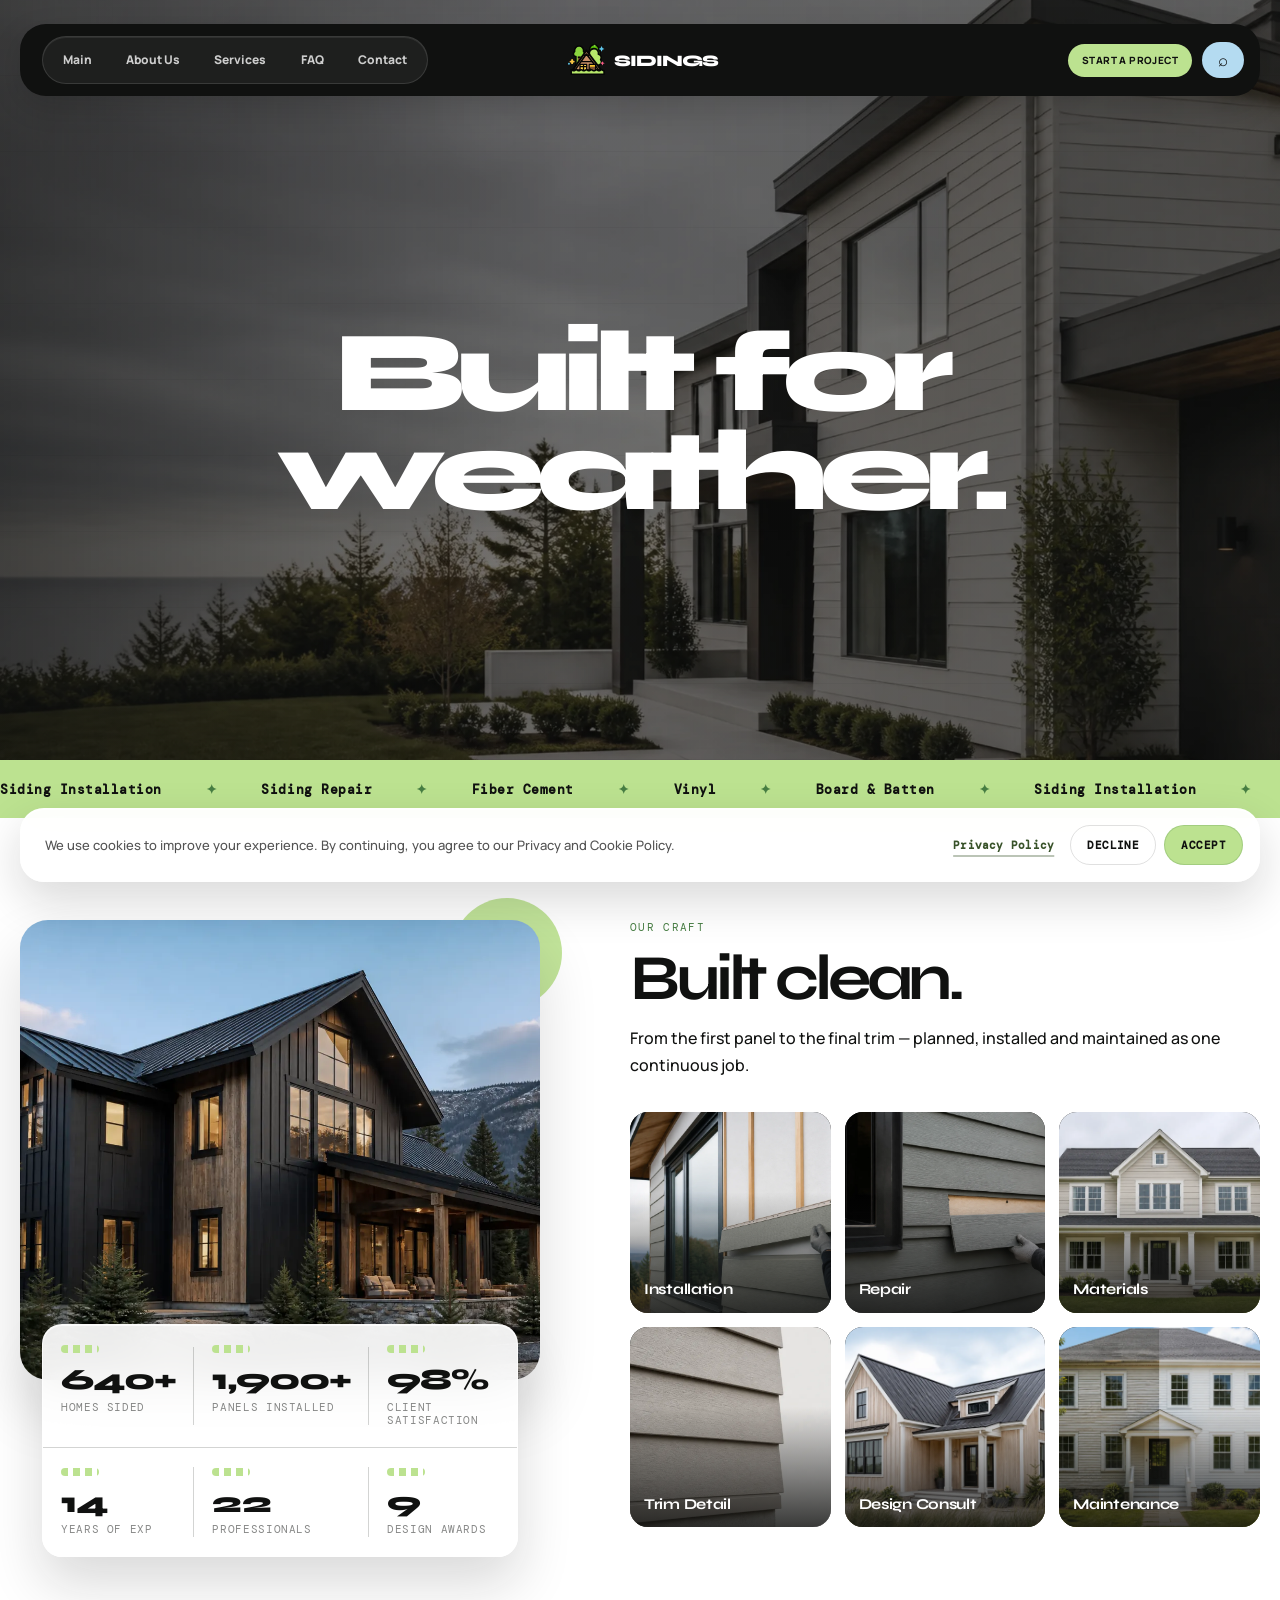
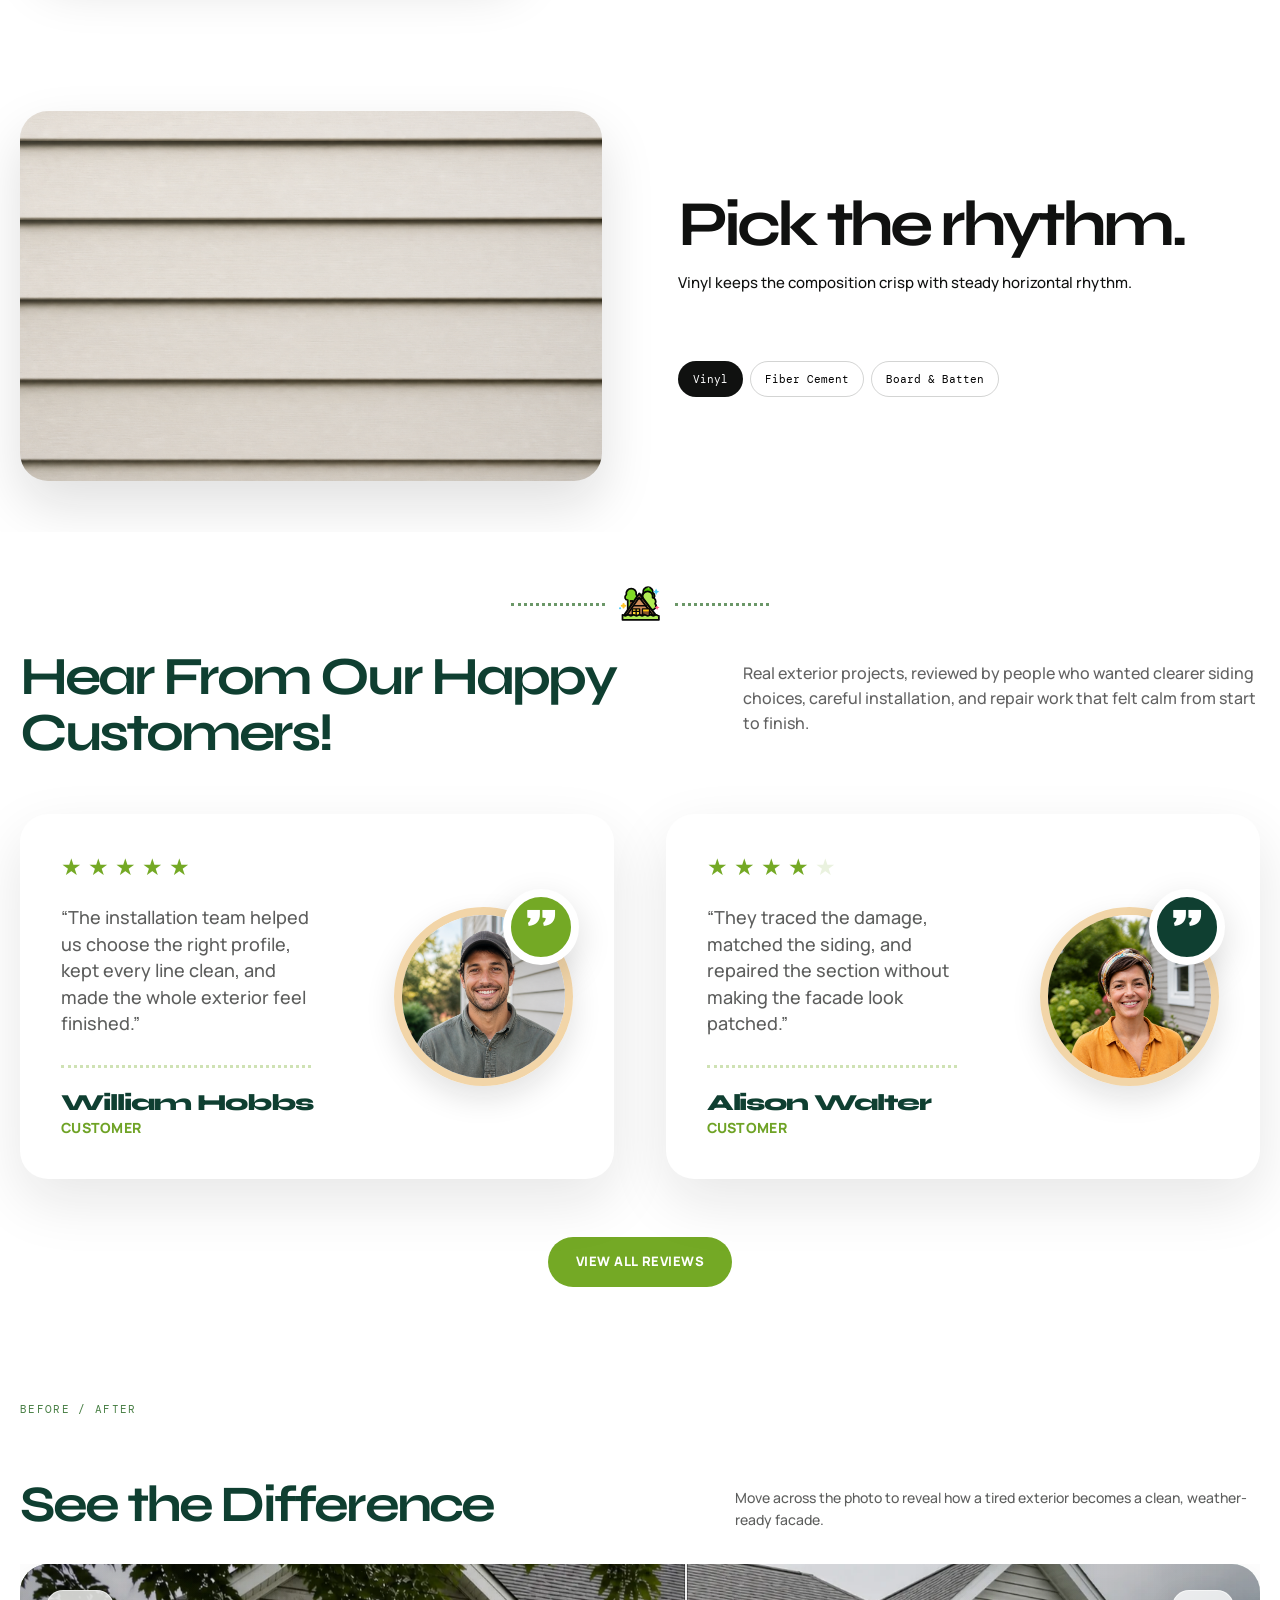
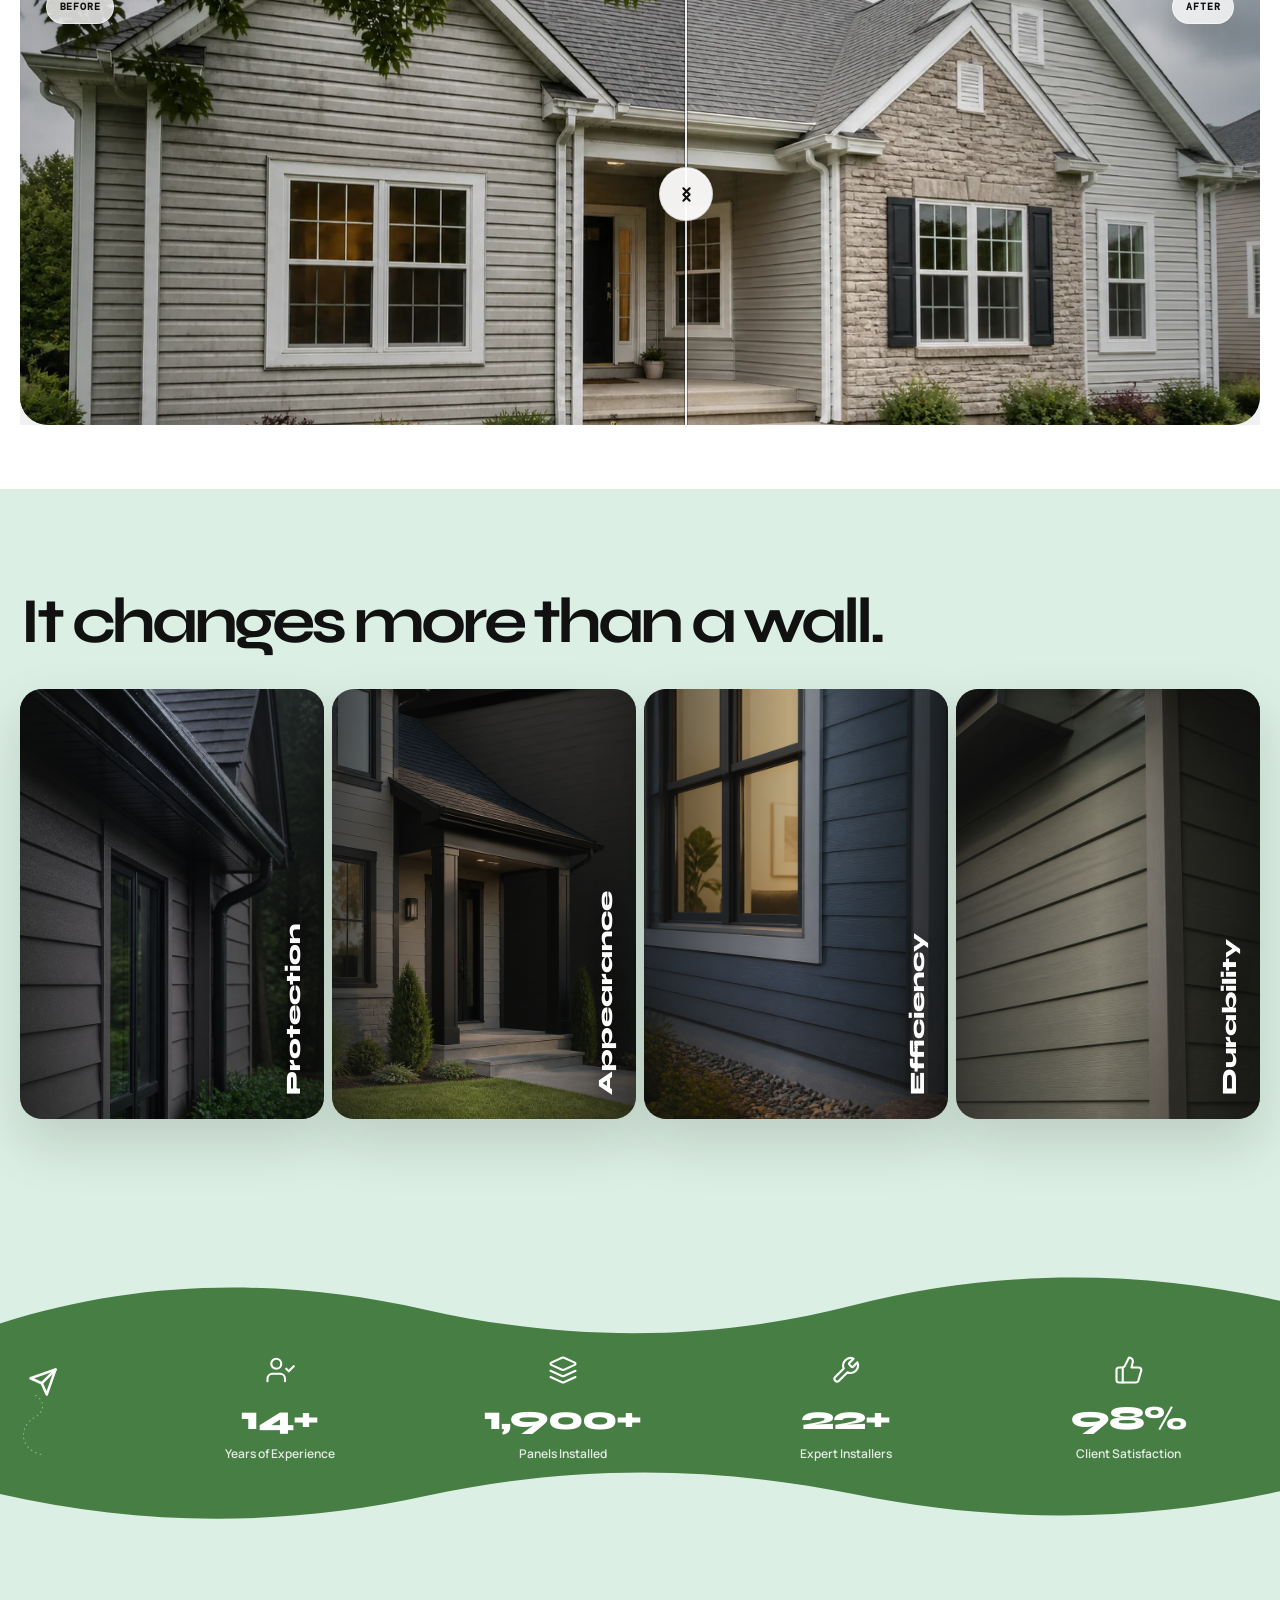
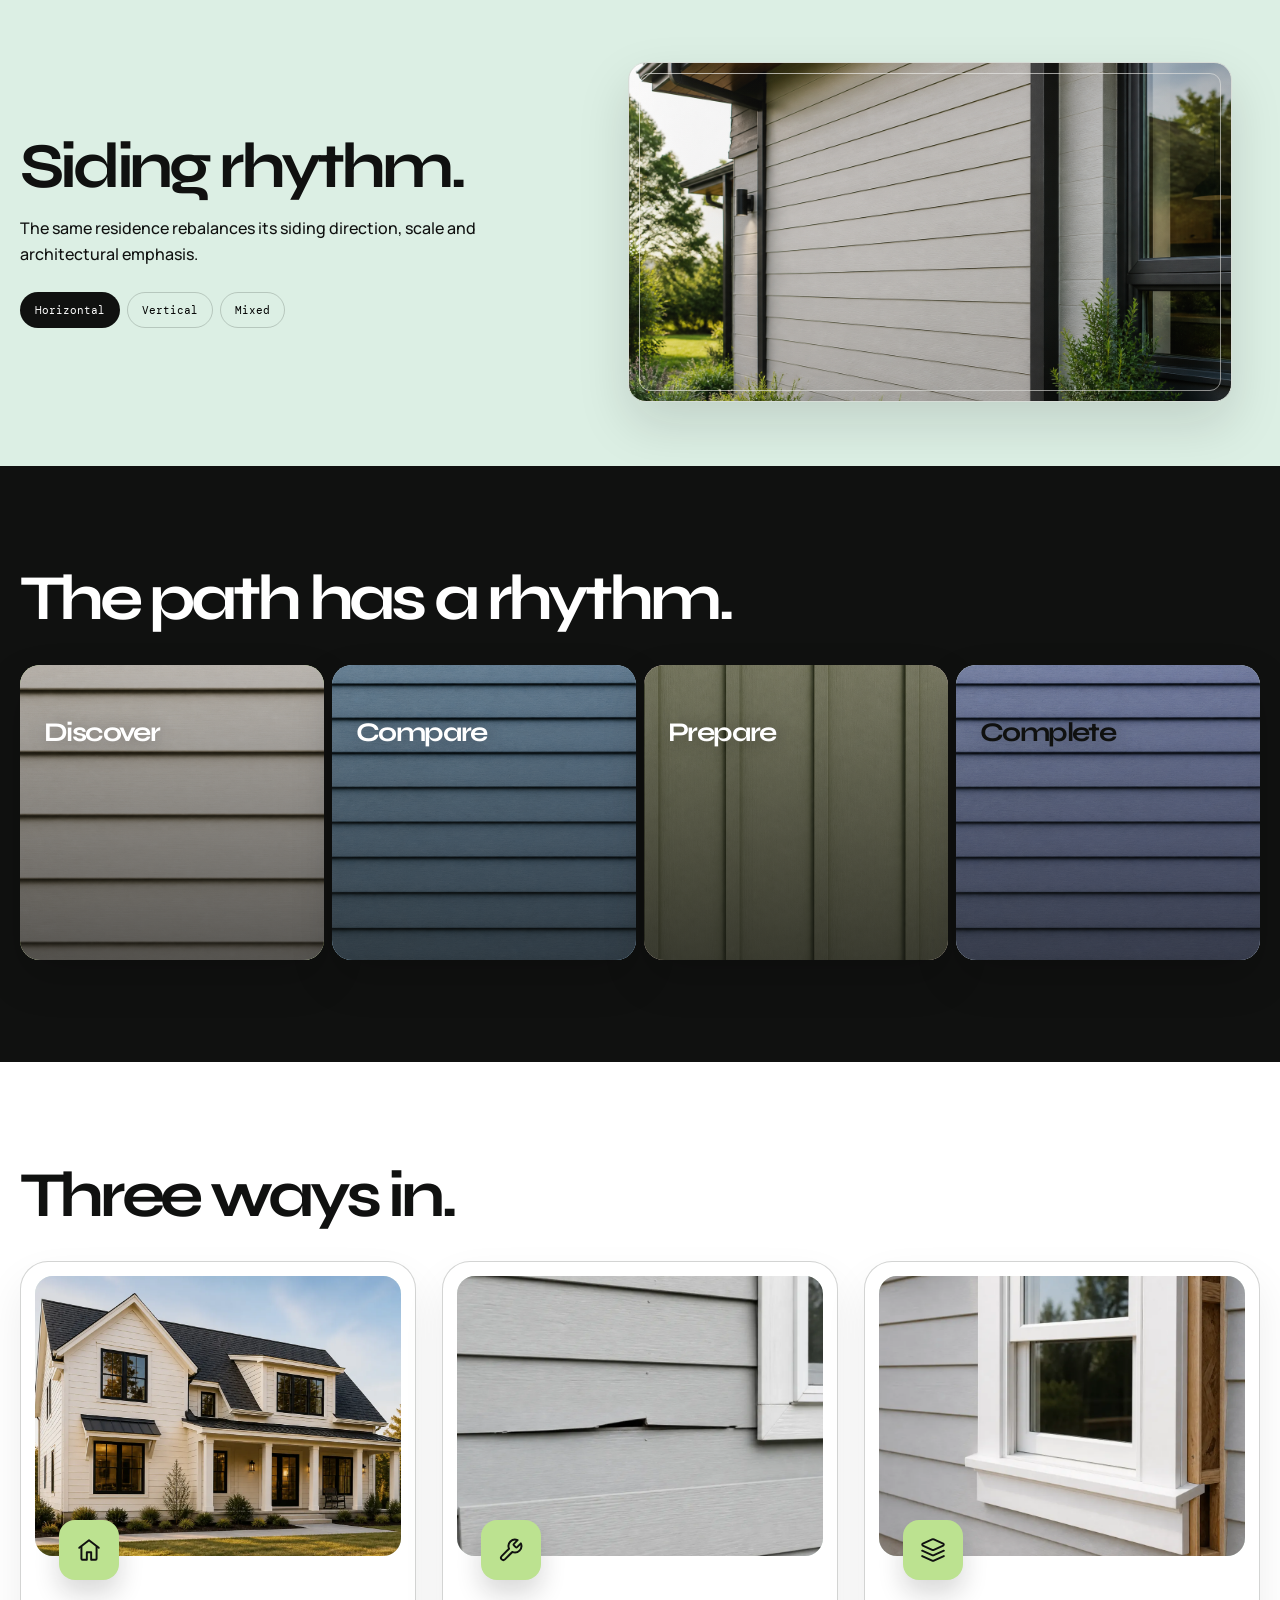
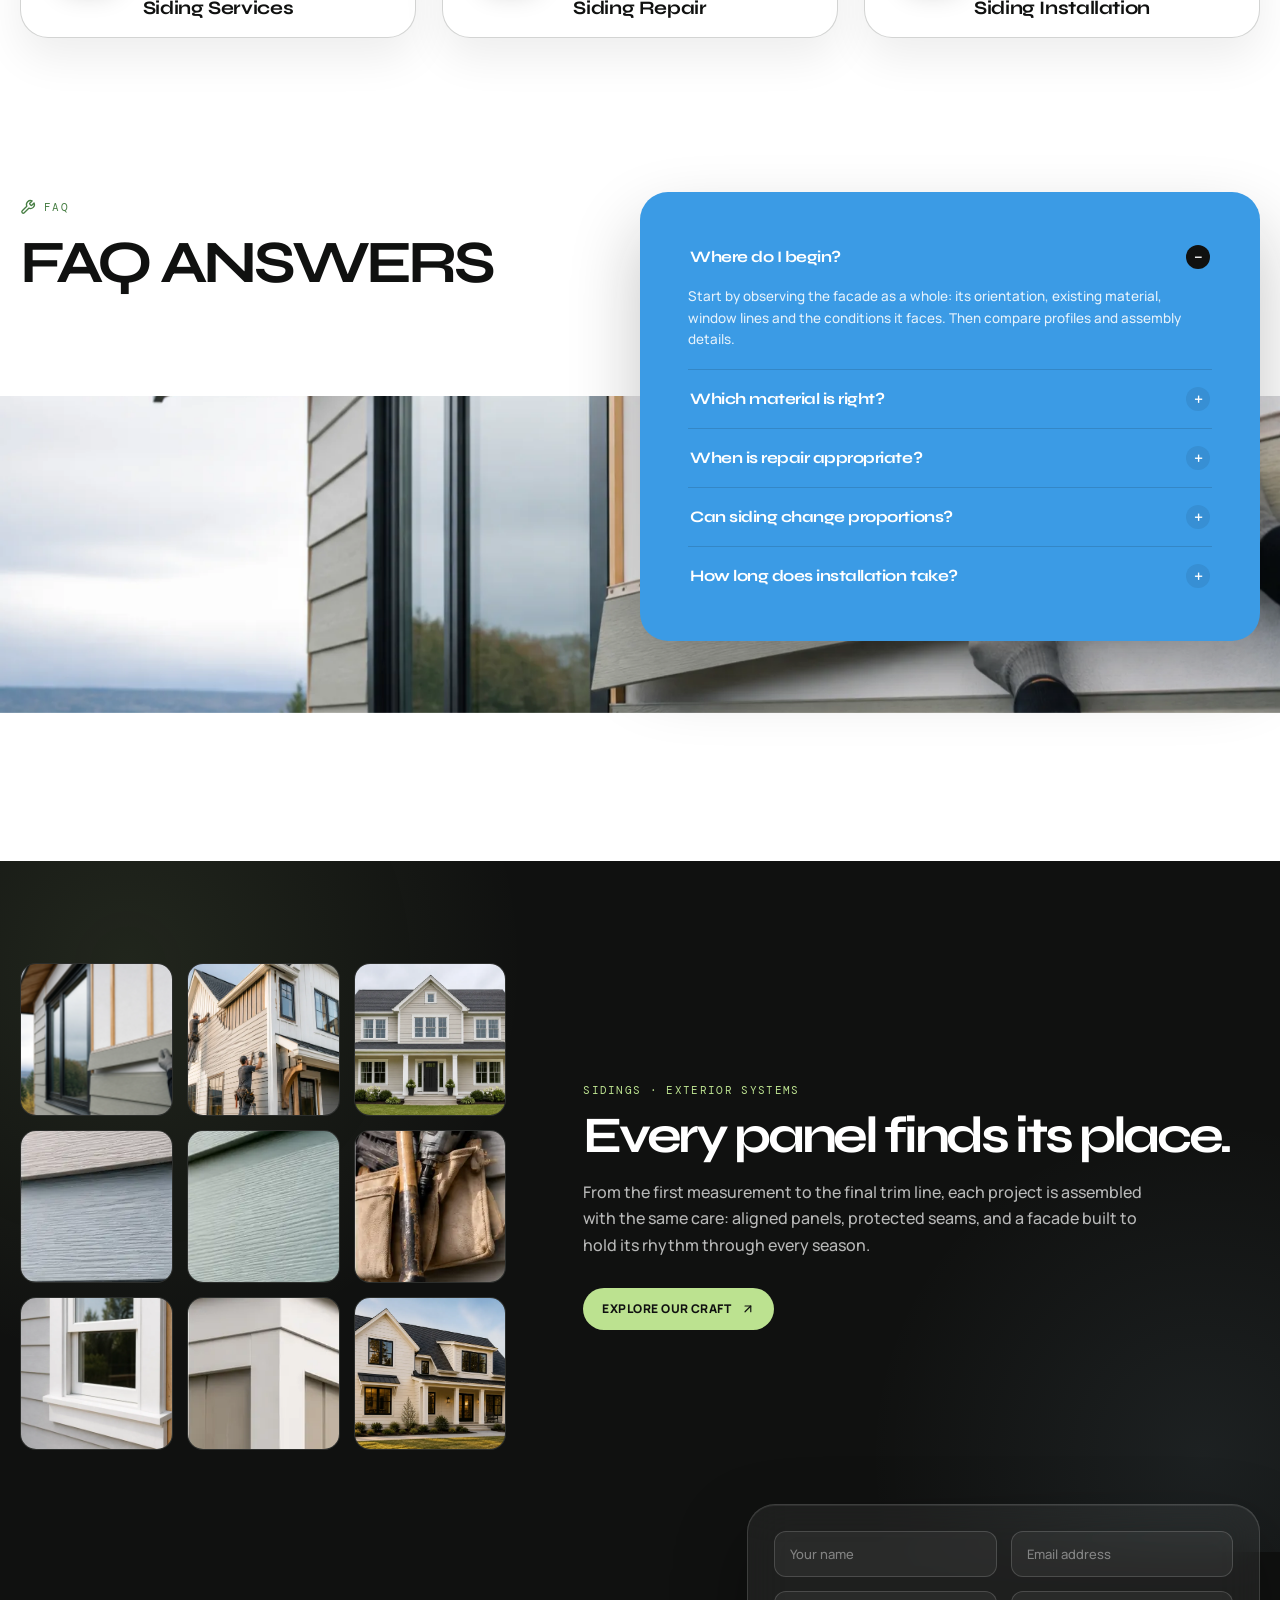
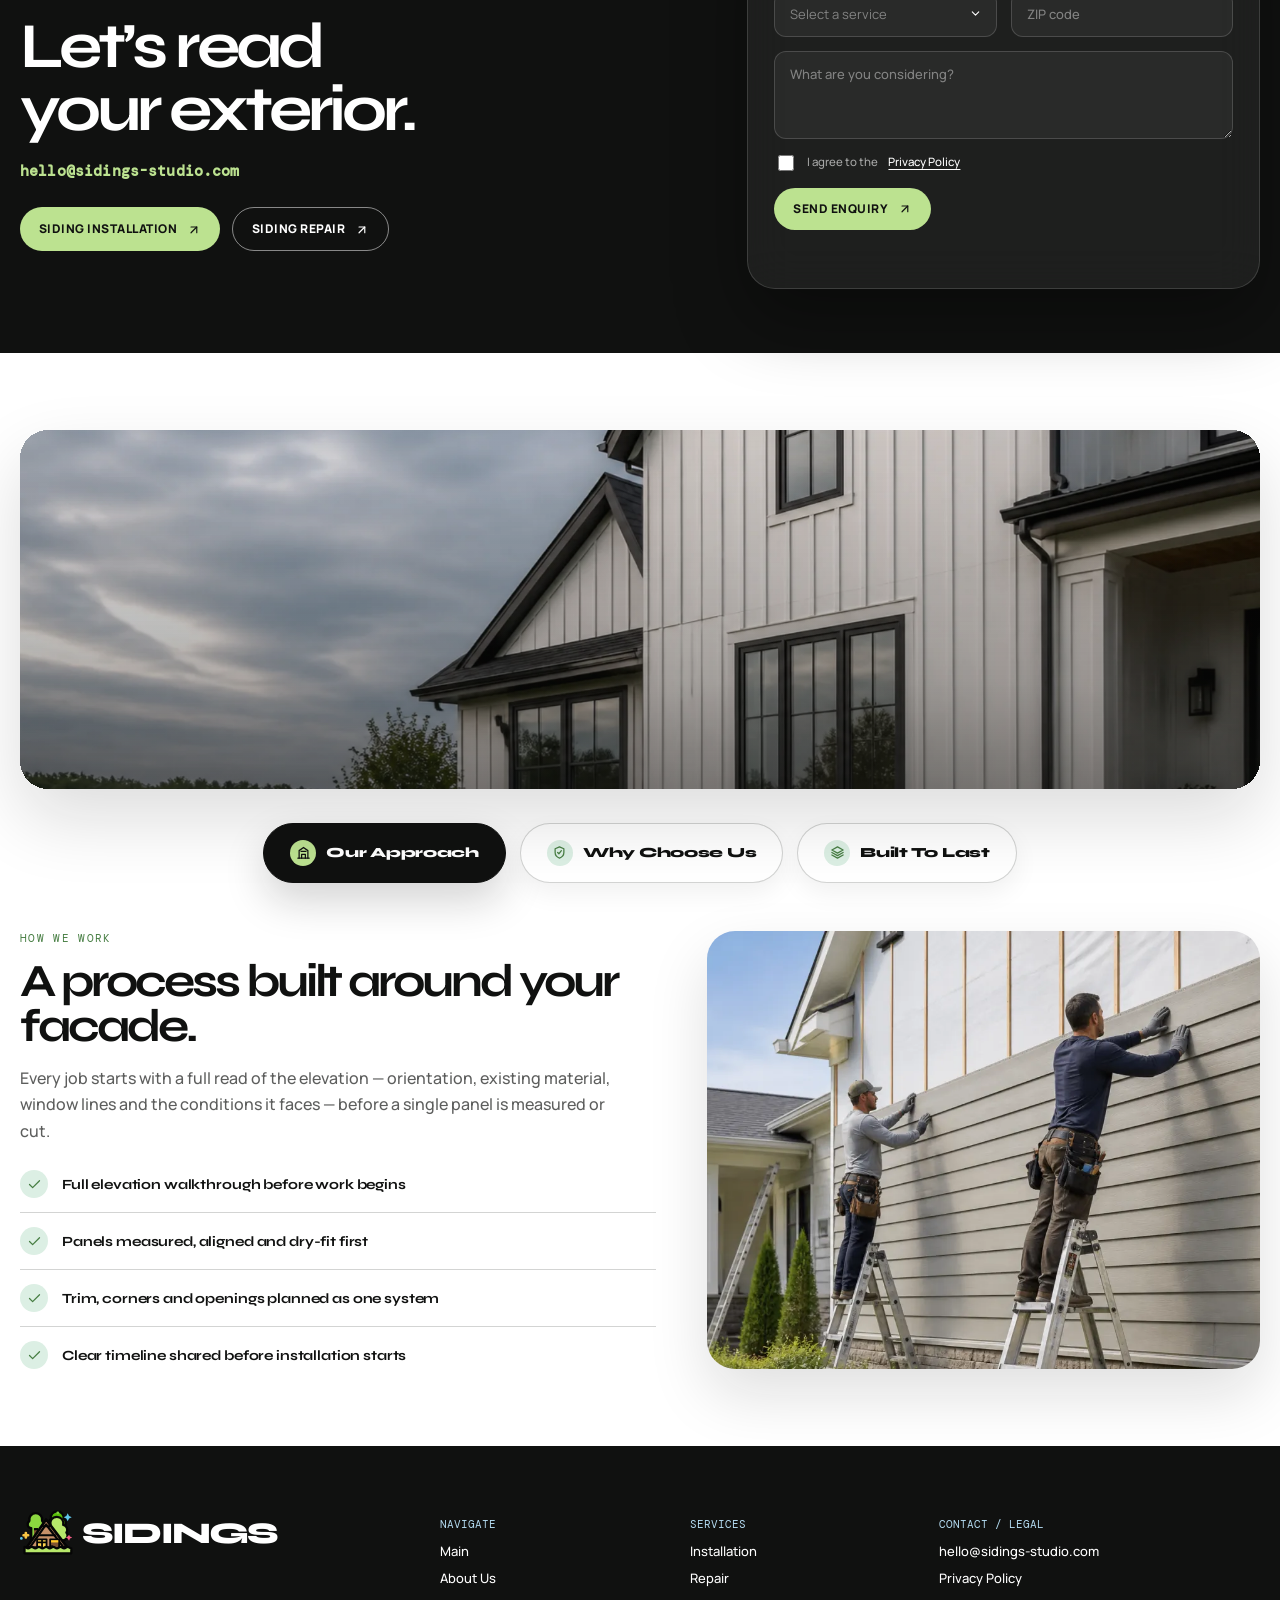
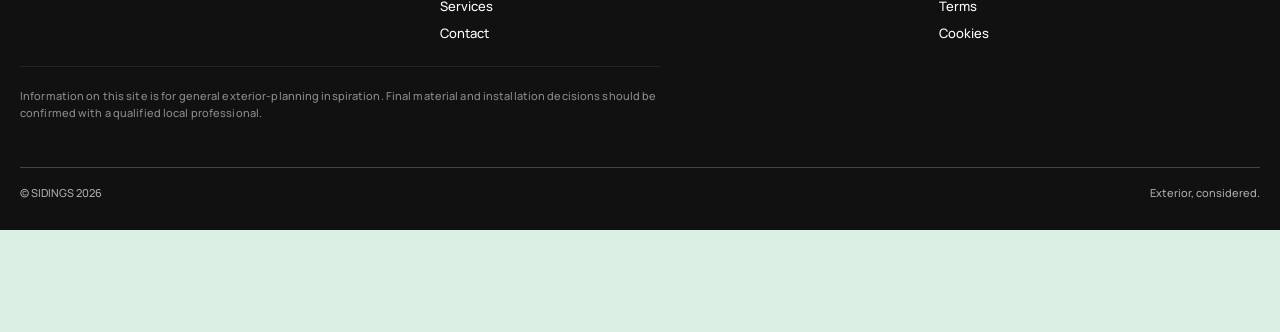
==== commit 9035d47f: "+" ====
--- a/index.html
+++ b/index.html
@@ -5,7 +5,7 @@
     <meta charset="utf-8">
     <meta name="viewport" content="width=device-width,initial-scale=1">
     <meta name="description" content="A considered guide to siding installation and repair.">
-    <link rel="icon" data-favicon href="assets/icons/favicon.svg">
+    <link rel="icon" data-favicon>
     <link rel="preconnect" href="https://fonts.googleapis.com">
     <link rel="preconnect" href="https://fonts.gstatic.com" crossorigin>
     <link rel="stylesheet"
@@ -34,8 +34,8 @@
                         <div class="drop-menu"><a href="installation.html">Siding Installation</a><a
                                 href="repair.html">Siding Repair</a></div>
                     </div><a href="#faq">FAQ</a><a href="#contact">Contact</a>
-                </nav><a class="brand" href="index.html"><img data-logo src="assets/icons/logo.svg" width="38"
-                        height="38" alt=""><span data-company>SIDINGS</span></a>
+                </nav><a class="brand" href="index.html"><img data-logo width="38"
+                        height="38" alt=""><span data-company></span></a>
                 <div class="header-actions"><a class="pill header-cta" href="#contact">Start a project</a><button
                         class="search" type="button" aria-label="Search">⌕</button><button class="mobile-toggle"
                         type="button" aria-label="Menu">☰</button></div>
@@ -126,8 +126,7 @@
         </section>
         <section class="section white services-section" id="services">
             <div class="container">
-                <div class="services-ornament" aria-hidden="true"><span></span><img data-logo
-                        src="assets/icons/logo.svg" width="42" height="42" loading="lazy" alt=""><span></span></div>
+                <div class="services-ornament" aria-hidden="true"><span></span><img data-logo width="42" height="42" loading="lazy" alt=""><span></span></div>
                 <div class="services-head">
                     <h2 class="title">Hear From Our Happy<br>Customers!</h2>
                     <p class="copy">Real exterior projects, reviewed by people who wanted clearer siding choices,
@@ -429,7 +428,7 @@
                     </div>
                 </div>
                 <div class="mosaic-content">
-                    <p class="kicker">SIDINGS · Exterior Systems</p>
+                    <p class="kicker" data-config-template="{companyName} · Exterior Systems"></p>
                     <h2 class="title">Every panel finds its place.</h2>
                     <p class="copy">From the first measurement to the final trim line, each project is assembled with
                         the same care: aligned panels, protected seams, and a facade built to hold its rhythm through
@@ -482,7 +481,7 @@
                         src="assets/images/hero/home-siding-03.webp"
                         alt="Modern home exterior finished with clean horizontal siding" loading="lazy" width="1920"
                         height="1280"><span class="approach-parallax-overlay" aria-hidden="true"></span></div>
-                <div class="approach-tabs" role="tablist" aria-label="Why homeowners choose SIDINGS">
+                <div class="approach-tabs" role="tablist" data-config-aria-template="Why homeowners choose {companyName}">
                     <button class="approach-tab is-active" type="button" role="tab" id="approach-tab-craft"
                         aria-selected="true" aria-controls="approach-panel" data-tab="craft"><span
                             class="approach-tab-icon" aria-hidden="true"><svg viewBox="0 0 24 24">
@@ -536,7 +535,7 @@
                 <div class="approach-source" hidden>
                     <template data-approach-source="choose">
                         <div data-copy>
-                            <p class="kicker">Why SIDINGS</p>
+                            <p class="kicker" data-config-template="Why {companyName}"></p>
                             <h2 class="title">Craft you can see, protection you can trust.</h2>
                             <p class="copy">Licensed installers, weather-tested materials and a workmanship guarantee
                                 back every project — so the finish looks calm today and holds up through every
@@ -593,8 +592,8 @@
     <footer class="site-footer">
         <div class="container">
             <div class="foot-grid">
-                <div><a class="brand" href="index.html"><img data-logo src="assets/icons/logo.svg" width="38"
-                            height="38" loading="lazy" alt=""><span data-company>SIDINGS</span></a></div>
+                <div><a class="brand" href="index.html"><img data-logo width="38"
+                            height="38" loading="lazy" alt=""><span data-company></span></a></div>
                 <div>
                     <p class="footer-label">Navigate</p>
                     <nav class="footer-nav"><a href="#main">Main</a><a href="#about">About Us</a><a
@@ -612,7 +611,7 @@
                 </div>
             </div>
             <p class="disclaimer" data-disclaimer></p>
-            <div class="foot-bottom"><span>© <span data-company>SIDINGS</span> 2026</span><span>Exterior,
+            <div class="foot-bottom"><span>© <span data-company></span> 2026</span><span>Exterior,
                     considered.</span></div>
         </div>
     </footer>
--- a/assets/css/global.css
+++ b/assets/css/global.css
@@ -1,41 +1,2204 @@
-:root{--ink:#101110;--foam:#dcefe4;--green:#BCE290;--pink:#F3D3D7;--blue:#B4DBF1;--white:#fff;--line:rgba(16,17,16,.18);--radius:28px;--serif:'Syne',sans-serif;--sans:'Manrope',sans-serif;--mono:'DM Mono',monospace}
-*{box-sizing:border-box}html{scroll-behavior:smooth;scroll-padding-top:104px;overflow-x:clip}body{margin:0;background:var(--foam);color:var(--ink);font:500 15px/1.5 var(--sans);overflow-x:clip}body.nav-open{overflow:hidden}a{color:inherit;text-decoration:none}button,input,textarea{font:inherit}button{cursor:pointer;border:0}button:disabled{cursor:not-allowed;opacity:.65}.container{width:min(1480px,calc(100% - 40px));margin:auto}.title{font:700 clamp(35px,5vw,80px)/.98 var(--serif);letter-spacing:-.065em;margin:0}.copy{max-width:600px;font-size:16px;line-height:1.65}.section{padding:clamp(64px,8vw,128px) 0;overflow:hidden}.section.white{background:#fff}.section.ink{background:var(--ink);color:#fff}.icon-arrow-up-right{width:1.15em;height:1.15em;flex-shrink:0;fill:none;stroke:currentColor;stroke-width:2;stroke-linecap:round;stroke-linejoin:round;transition:transform .28s ease}.pill{display:inline-flex;align-items:center;gap:10px;padding:12px 19px;border-radius:999px;background:var(--green);color:var(--ink);font-size:12px;font-weight:800;text-transform:uppercase;letter-spacing:.04em;transition:padding .28s,background .28s,transform .28s}.pill:hover{background:var(--blue)}.pill:hover .icon-arrow-up-right,.pill:focus-visible .icon-arrow-up-right{transform:translate(3px,-3px)}.pill.dark{background:var(--ink);color:#fff}.pill.pink{background:var(--pink)}.pill.ghost{background:transparent;border:1.5px solid rgba(255,255,255,.5);color:#fff}.pill.ghost:hover{background:#fff;color:var(--ink);border-color:#fff}
+:root {
+    --ink: #101110;
+    --foam: #dcefe4;
+    --green: #BCE290;
+    --pink: #F3D3D7;
+    --blue: #B4DBF1;
+    --white: #fff;
+    --line: rgba(16, 17, 16, .18);
+    --radius: 28px;
+    --serif: 'Syne', sans-serif;
+    --sans: 'Manrope', sans-serif;
+    --mono: 'DM Mono', monospace
+}
+
+* {
+    box-sizing: border-box
+}
+
+html {
+    scroll-behavior: smooth;
+    scroll-padding-top: 104px;
+    overflow-x: clip
+}
+
+body {
+    margin: 0;
+    background: var(--foam);
+    color: var(--ink);
+    font: 500 15px/1.5 var(--sans);
+    overflow-x: clip
+}
+
+body.nav-open {
+    overflow: hidden
+}
+
+a {
+    color: inherit;
+    text-decoration: none
+}
+
+button,
+input,
+textarea {
+    font: inherit
+}
+
+button {
+    cursor: pointer;
+    border: 0
+}
+
+button:disabled {
+    cursor: not-allowed;
+    opacity: .65
+}
+
+.container {
+    width: min(1480px, calc(100% - 40px));
+    margin: auto
+}
+
+.title {
+    font: 700 clamp(35px, 5vw, 80px)/.98 var(--serif);
+    letter-spacing: -.065em;
+    margin: 0
+}
+
+.copy {
+    max-width: 600px;
+    font-size: 16px;
+    line-height: 1.65
+}
+
+.section {
+    padding: clamp(64px, 8vw, 128px) 0;
+    overflow: hidden
+}
+
+.section.white {
+    background: #fff
+}
+
+.section.ink {
+    background: var(--ink);
+    color: #fff
+}
+
+.icon-arrow-up-right {
+    width: 1.15em;
+    height: 1.15em;
+    flex-shrink: 0;
+    fill: none;
+    stroke: currentColor;
+    stroke-width: 2;
+    stroke-linecap: round;
+    stroke-linejoin: round;
+    transition: transform .28s ease
+}
+
+.pill {
+    display: inline-flex;
+    align-items: center;
+    gap: 10px;
+    padding: 12px 19px;
+    border-radius: 999px;
+    background: var(--green);
+    color: var(--ink);
+    font-size: 12px;
+    font-weight: 800;
+    text-transform: uppercase;
+    letter-spacing: .04em;
+    transition: padding .28s, background .28s, transform .28s
+}
+
+.pill:hover {
+    background: var(--blue)
+}
+
+.pill:hover .icon-arrow-up-right,
+.pill:focus-visible .icon-arrow-up-right {
+    transform: translate(3px, -3px)
+}
+
+.pill.dark {
+    background: var(--ink);
+    color: #fff
+}
+
+.pill.pink {
+    background: var(--pink)
+}
+
+.pill.ghost {
+    background: transparent;
+    border: 1.5px solid rgba(255, 255, 255, .5);
+    color: #fff
+}
+
+.pill.ghost:hover {
+    background: #fff;
+    color: var(--ink);
+    border-color: #fff
+}
+
 /* shared shell */
-.site-header{position:-webkit-sticky;position:sticky;top:12px;z-index:1000;padding-top:12px;pointer-events:none}.header-wrap{height:72px;background:var(--ink);border-radius:26px;display:grid;grid-template-columns:1fr auto 1fr;align-items:center;padding:0 16px 0 22px;color:#fff;box-shadow:0 10px 30px rgba(0,0,0,.14);pointer-events:auto;transition:height .25s,border-radius .25s}.site-header.compact .header-wrap{height:58px;border-radius:22px}.nav{justify-self:start;width:max-content;max-width:100%;display:flex;gap:6px;align-items:center;padding:6px;border:1px solid rgba(255,255,255,.12);border-radius:999px;background:rgba(255,255,255,.06);box-shadow:inset 0 1px 0 rgba(255,255,255,.08)}.nav a,.drop-trigger{display:inline-flex;align-items:center;justify-content:center;min-height:34px;padding:0 clamp(10px,1.1vw,17px);border-radius:999px;background:transparent;color:rgba(255,255,255,.78);font-size:12px;font-weight:800;line-height:1;white-space:nowrap;transition:background .22s,color .22s,box-shadow .22s,transform .22s}.nav a:hover,.drop-trigger:hover,.nav a:focus-visible,.drop-trigger:focus-visible{background:#fff;color:var(--ink);box-shadow:0 8px 20px rgba(0,0,0,.18);outline:0;transform:translateY(-1px)}.nav a:nth-child(3n+1):hover{color:var(--ink)}.nav a:nth-child(3n+2):hover{color:var(--ink)}.nav a:nth-child(3n):hover,.drop-trigger:hover{color:var(--ink)}.brand{display:flex;align-items:center;gap:8px;font:800 16px var(--serif);letter-spacing:-.06em}.brand img{height:38px;width:38px}.header-actions{justify-self:end;display:flex;align-items:center;gap:10px}.header-cta{padding:9px 14px;font-size:10px}.search{height:36px;width:42px;border-radius:999px;background:var(--blue);color:var(--ink);font-size:17px}.dropdown{position:relative}.drop-menu{position:absolute;top:44px;left:0;width:198px;padding:8px;background:#fff;color:var(--ink);border:1px solid rgba(16,17,16,.1);border-radius:18px;box-shadow:0 18px 42px rgba(0,0,0,.18);opacity:0;transform:translateY(-7px);pointer-events:none;transition:.24s}.dropdown:hover .drop-menu,.dropdown:focus-within .drop-menu,.dropdown.open .drop-menu{opacity:1;transform:none;pointer-events:auto}.drop-menu a{display:flex;justify-content:flex-start;padding:10px 12px;font-size:12px;color:var(--ink)}.drop-menu a:hover,.drop-menu a:focus-visible{background:var(--foam);box-shadow:none;transform:none}.mobile-toggle{display:none}.site-footer{background:var(--ink);color:#fff;padding:60px 0 28px}.foot-grid{display:grid;grid-template-columns:1.8fr 1fr 1fr 1.5fr;gap:35px}.foot-grid .brand{font-size:30px}.foot-grid .brand img{width:54px;height:54px}.footer-nav{display:grid;gap:8px;font-size:13px}.footer-label{color:var(--blue);font:11px var(--mono);text-transform:uppercase}.disclaimer{margin:22px 0 0;padding-top:20px;border-top:1px solid rgba(255,255,255,.08);max-width:640px;font-size:11px;line-height:1.6;letter-spacing:.01em;color:#8a8a8a}.foot-bottom{margin-top:45px;padding-top:17px;border-top:1px solid #444;display:flex;justify-content:space-between;color:#aaa;font-size:11px}
-
-@media(max-width:850px){html{scroll-padding-top:78px}.container{width:min(100% - 24px,1480px)}.site-header{top:0;padding-top:7px}.header-wrap{height:59px;padding:0 12px;grid-template-columns:1fr auto 1fr}.nav{display:none;position:absolute;top:67px;left:0;right:0;width:auto;max-width:none;background:var(--ink);padding:20px;border-radius:18px;flex-direction:column;align-items:flex-start}.nav.open{display:flex}.nav.open .dropdown{width:100%}.nav.open .drop-menu{position:static;width:100%;margin-top:6px}.mobile-toggle{display:block;background:none;color:#fff;font-size:21px}.header-actions .header-cta{display:none}.brand img{height:34px}.foot-grid{grid-template-columns:1fr 1fr;gap:28px}.foot-grid>div:first-child{grid-column:1/-1}}@media(max-width:480px){.header-actions{gap:2px}.search{width:35px;height:33px}.brand{font-size:14px}.foot-grid{grid-template-columns:1fr}.foot-bottom{gap:8px;flex-direction:column}.title{font-size:39px}}
-
-img,svg,video,canvas{max-width:100%}img,video{height:auto}.container,.header-wrap,.nav,.dropdown,.drop-menu,.foot-grid,.footer-nav{min-width:0}a,button,input,textarea,select{max-width:100%;overflow-wrap:anywhere}input,textarea,select{width:100%;min-width:0}.pill,.control,.circle-btn,.mobile-toggle,.search{flex:0 0 auto}.nav-open{overflow:hidden}.nav-open body,body.nav-open{position:fixed;inset:0;width:100%;overflow:hidden}.site-header .container{position:relative}.header-wrap{position:relative;z-index:1003}
-
-.brand,.brand span{white-space:nowrap;overflow-wrap:normal}.brand{min-width:0}
-
-@media(max-width:1024px){html{scroll-padding-top:78px}.container{width:min(100% - 24px,1480px)}.site-header{top:0;padding-top:7px}.header-wrap{height:59px;padding:0 12px;grid-template-columns:auto minmax(0,1fr) auto}.header-wrap>.brand{grid-column:1;justify-self:start}.header-actions{grid-column:3}.nav{display:none;position:fixed;inset:0;width:100%;max-width:none;height:100dvh;max-height:100dvh;overflow-y:auto;overscroll-behavior:contain;background:var(--ink);padding:92px 20px 28px;border:0;border-radius:0;box-shadow:none;flex-direction:column;align-items:center;justify-content:flex-start;gap:10px;text-align:center}.nav.open{display:flex}.nav a,.drop-trigger{width:auto;min-width:170px;max-width:calc(100dvw - 40px);min-height:42px;padding-inline:18px;text-align:center;white-space:normal}.nav.open .dropdown{width:min(280px,calc(100dvw - 40px));display:grid;justify-items:center}.nav.open .drop-menu{position:static;width:100%;max-width:100%;margin-top:6px;border-radius:14px;text-align:center;transform:none}.nav.open .drop-menu a{justify-content:center;min-width:0;width:100%}.mobile-toggle{display:block;background:none;color:#fff;font-size:21px}.header-actions .header-cta{display:none}.brand img{height:34px}.title,.hero h1,.service-hero h1,.kicker{text-align:center;max-width:min(100%,920px);margin-inline:auto;overflow-wrap:normal}.copy,.page-intro{margin-inline:auto;text-align:center}.foot-grid{grid-template-columns:1fr 1fr;gap:28px}.foot-grid>div:first-child{grid-column:1/-1}.disclaimer,.footer-nav a{overflow-wrap:anywhere}}@media(max-width:480px){.title{font-size:clamp(35px,10vw,39px);line-height:1}.nav{padding-inline:16px}.nav a,.drop-trigger{max-width:calc(100dvw - 32px)}.foot-grid{grid-template-columns:1fr}.foot-bottom{gap:8px;flex-direction:column}}
-
-.search-overlay{position:fixed;inset:0;z-index:2200;display:grid;place-items:center;padding:clamp(18px,4vw,46px);background:rgba(16,17,16,.42);backdrop-filter:blur(14px) saturate(1.05);-webkit-backdrop-filter:blur(14px) saturate(1.05);opacity:0;pointer-events:none;overflow:auto;transition:opacity .32s ease}.search-overlay.open{opacity:1;pointer-events:auto}.search-panel{position:relative;width:min(1040px,calc(100vw - 40px));max-height:min(760px,calc(100dvh - 56px));display:grid;grid-template-rows:auto auto minmax(0,1fr);gap:24px;padding:clamp(28px,4vw,54px);background:linear-gradient(180deg,rgba(255,255,255,.96),rgba(250,253,251,.94));color:var(--ink);border:1px solid rgba(255,255,255,.72);border-radius:28px;box-shadow:0 28px 90px rgba(16,17,16,.22),inset 0 1px 0 rgba(255,255,255,.86);overflow:hidden;transform:translateY(18px);transition:transform .34s ease}.search-overlay.open .search-panel{transform:none}.search-panel:before{content:"";position:absolute;inset:0;border-radius:inherit;border:1px solid rgba(16,17,16,.08);pointer-events:none}.search-lucide{fill:none;stroke:currentColor;stroke-width:1.8;stroke-linecap:round;stroke-linejoin:round}.search-close{position:absolute;top:clamp(18px,2.4vw,28px);right:clamp(18px,2.4vw,28px);z-index:2;width:44px;height:44px;display:grid;place-items:center;border-radius:50%;background:rgba(16,17,16,.05);color:var(--ink);border:1px solid rgba(16,17,16,.09);transition:background .24s ease,color .24s ease,transform .24s ease}.search-close:hover,.search-close:focus-visible{background:var(--ink);color:#fff;outline:0;transform:translateY(-1px)}.search-head{display:grid;gap:8px;padding-right:58px}.search-kicker{margin:0;font:11px var(--mono);text-transform:uppercase;letter-spacing:.12em;color:rgba(16,17,16,.5)}.search-head h2{margin:0;font:800 clamp(38px,6vw,78px)/.92 var(--serif);letter-spacing:-.06em}.search-field{position:relative;display:grid;grid-template-columns:auto minmax(0,1fr) auto;align-items:center;gap:14px;height:clamp(64px,7vw,76px);padding:0 18px 0 24px;border:1px solid rgba(16,17,16,.12);border-radius:999px;background:rgba(220,239,228,.68);box-shadow:inset 0 1px 0 rgba(255,255,255,.72);transition:border-color .24s ease,background .24s ease,box-shadow .24s ease}.search-field:focus-within{border-color:rgba(16,17,16,.48);background:rgba(255,255,255,.9);box-shadow:0 0 0 5px rgba(180,219,241,.34),inset 0 1px 0 rgba(255,255,255,.9)}.search-field>.search-lucide{color:rgba(16,17,16,.52)}.search-input{height:100%;border:0;border-radius:0;padding:0;background:transparent;color:var(--ink);font-size:clamp(19px,2vw,26px);font-weight:700;letter-spacing:0;outline:0}.search-input::-webkit-search-cancel-button{display:none}.search-input::placeholder{color:rgba(16,17,16,.38)}.search-field kbd{display:inline-flex;align-items:center;justify-content:center;min-width:42px;height:28px;padding:0 10px;border:1px solid rgba(16,17,16,.13);border-radius:999px;background:rgba(255,255,255,.54);box-shadow:none;color:rgba(16,17,16,.48);font:10px var(--mono);letter-spacing:.1em}.search-results{min-height:96px;overflow:auto;display:grid;align-content:start;padding:4px 2px 0}.search-results:not(.quick){border-top:1px solid rgba(16,17,16,.1)}.search-results-label{margin:0 0 12px;font:11px var(--mono);text-transform:uppercase;letter-spacing:.12em;color:rgba(16,17,16,.5)}.search-result{width:100%;min-height:68px;display:grid;grid-template-columns:minmax(0,1fr) auto;align-items:center;gap:18px;padding:18px 8px;border:0;border-bottom:1px solid rgba(16,17,16,.1);border-radius:0;background:transparent;color:var(--ink);text-align:left;transition:background .26s ease,padding .26s ease}.search-result:last-child{border-bottom:0}.search-result>span:first-child{display:grid;gap:5px;min-width:0;transition:transform .26s ease}.search-result strong{font-size:clamp(18px,1.7vw,24px);line-height:1.08;letter-spacing:-.035em}.search-result small{font-size:13px;line-height:1.5;color:rgba(16,17,16,.56);font-weight:500}.search-result-meta{display:flex;align-items:center;gap:12px;color:rgba(16,17,16,.46);transition:color .26s ease,transform .26s ease}.search-result em{flex:0 0 auto;font:11px var(--mono);text-transform:uppercase;letter-spacing:.07em;font-style:normal}.result-arrow{flex-shrink:0;transition:transform .26s ease}.search-result.active,.search-result:hover,.search-result:focus-visible{background:rgba(180,219,241,.18);outline:0;padding-inline:18px}.search-result.active>span:first-child,.search-result:hover>span:first-child,.search-result:focus-visible>span:first-child{transform:translateX(4px)}.search-result.active .search-result-meta,.search-result:hover .search-result-meta,.search-result:focus-visible .search-result-meta{color:var(--ink);transform:translateX(3px)}.search-result.active .result-arrow,.search-result:hover .result-arrow,.search-result:focus-visible .result-arrow{transform:translate(3px,-3px)}.search-results.quick{display:flex;flex-wrap:wrap;align-content:start;align-items:center;gap:10px 12px;overflow:auto}.search-results.quick .search-results-label{flex:0 0 100%;margin-bottom:2px}.search-results.quick .search-result{width:auto;min-height:38px;display:inline-flex;gap:10px;padding:10px 14px;border:1px solid rgba(16,17,16,.11);border-radius:999px;background:rgba(255,255,255,.58)}.search-results.quick .search-result small,.search-results.quick .result-arrow{display:none}.search-results.quick .search-result strong{font-size:13px;letter-spacing:0}.search-results.quick .search-result-meta{gap:0}.search-results.quick .search-result em{font-size:9px}.search-results.quick .search-result.active,.search-results.quick .search-result:hover,.search-results.quick .search-result:focus-visible{background:var(--ink);color:#fff;border-color:var(--ink);padding-inline:16px}.search-results.quick .search-result.active .search-result-meta,.search-results.quick .search-result:hover .search-result-meta,.search-results.quick .search-result:focus-visible .search-result-meta{color:rgba(255,255,255,.62);transform:none}.search-empty{margin:0;padding:34px 8px;border:0;background:transparent;color:rgba(16,17,16,.56);font-size:18px;line-height:1.5}.search-panel,.search-results,.search-field{min-width:0}.search-open{overflow:hidden}.search-open body,body.search-open{position:fixed;inset:0;width:100%;overflow:hidden}@media(max-width:760px){.search-overlay{place-items:start center;padding:14px 12px 18px}.search-panel{width:min(100%,calc(100vw - 24px));max-height:calc(100dvh - 32px);gap:18px;padding:22px 16px 18px;border-radius:22px}.search-close{top:14px;right:14px;width:40px;height:40px}.search-head{padding-right:46px}.search-head h2{font-size:clamp(36px,11vw,48px);line-height:.96}.search-field{height:62px;gap:10px;padding:0 12px 0 16px}.search-input{font-size:18px}.search-field kbd{min-width:34px;height:24px;padding:0 8px;font-size:9px}.search-result{min-height:60px;gap:12px;padding:15px 4px}.search-result strong{font-size:18px}.search-result small{font-size:12px}.search-result.active,.search-result:hover,.search-result:focus-visible{padding-inline:10px}.search-results.quick{gap:8px}.search-results.quick .search-result{padding:9px 12px}.search-results.quick .search-result strong{font-size:12px}.search-results.quick .search-result em{display:none}}
-.before-after-section{position:relative;background:#fff;padding-block:clamp(42px,5vw,72px)!important}
-.before-after-section .container{display:grid;gap:clamp(18px,3vw,34px)}
-.before-after-head{display:grid;grid-template-columns:minmax(0,.72fr) minmax(280px,.58fr);gap:clamp(18px,5vw,86px);align-items:end}
-.before-after-head .kicker{grid-column:1/-1;margin:0;color:#477e43}
-.before-after-head .title{text-align:left;color:#0f3f31;font-size:clamp(34px,4vw,58px);letter-spacing:-.055em}
-.before-after-head .copy{margin:0;color:rgba(16,17,16,.68);font-size:clamp(14px,1vw,16px);line-height:1.55}
-.before-after{position:relative;opacity:0;transform:translateY(26px);transition:opacity .72s ease,transform .72s cubic-bezier(.22,.8,.25,1)}
-.before-after.is-visible{opacity:1;transform:none}
-.before-after-media{position:relative;width:100%;height:clamp(300px,36vw,520px);border-radius:var(--radius);overflow:hidden;isolation:isolate;background:var(--foam);box-shadow:0 24px 60px rgba(16,17,16,.13);cursor:ew-resize;user-select:none;touch-action:pan-y;contain:layout paint}
-.before-after-media:before{content:"";position:absolute;inset:0;z-index:4;background:linear-gradient(90deg,rgba(16,17,16,.22),rgba(16,17,16,0) 24%,rgba(16,17,16,0) 72%,rgba(16,17,16,.2));pointer-events:none}
-.before-after.is-visible .before-after-media{animation:beforeAfterPhoto .86s cubic-bezier(.22,.8,.25,1) both}
-.before-after-img{position:absolute;inset:0;width:100%;height:100%;max-width:none;display:block;object-fit:cover;object-position:center;user-select:none;-webkit-user-drag:none;pointer-events:none}
-.before-after-before{position:absolute;inset:0;z-index:2;clip-path:inset(0 calc(100% - var(--before-after-pos,50%)) 0 0);will-change:clip-path;transform:translateZ(0)}
-.before-after-divider{position:absolute;z-index:5;top:0;bottom:0;left:var(--before-after-pos,50%);width:2px;background:rgba(255,255,255,.9);box-shadow:0 0 0 1px rgba(16,17,16,.35),0 0 24px rgba(16,17,16,.22);transform:translateX(-50%);will-change:left;pointer-events:none}
-.before-after-handle{position:absolute;z-index:6;left:clamp(27px,var(--before-after-pos,50%),calc(100% - 27px));top:50%;width:54px;height:54px;display:grid;place-items:center;border:1px solid rgba(16,17,16,.14);border-radius:50%;background:rgba(255,255,255,.94);color:var(--ink);box-shadow:0 16px 36px rgba(16,17,16,.2),inset 0 1px 0 rgba(255,255,255,.9);transform:translate(-50%,-50%);will-change:left,transform;cursor:grab;transition:transform .24s ease,background .24s ease,box-shadow .24s ease}
-.before-after-handle svg{width:25px;height:25px;fill:none;stroke:currentColor;stroke-width:2;stroke-linecap:round;stroke-linejoin:round}
-.before-after-handle:focus-visible{outline:3px solid var(--green);outline-offset:4px}
-.before-after.is-hovered .before-after-handle,.before-after.is-dragging .before-after-handle,.before-after-handle:focus-visible{transform:translate(-50%,-50%) scale(1.08);background:#fff;box-shadow:0 18px 42px rgba(16,17,16,.28),inset 0 1px 0 rgba(255,255,255,.95)}
-.before-after.is-dragging .before-after-handle{cursor:grabbing}
-.before-after.is-hovered .before-after-divider,.before-after.is-dragging .before-after-divider{width:3px;box-shadow:0 0 0 1px rgba(16,17,16,.45),0 0 30px rgba(16,17,16,.28)}
-.before-after-badge{position:absolute;z-index:7;top:clamp(16px,2vw,26px);display:inline-flex;align-items:center;min-height:34px;padding:8px 13px;border:1px solid rgba(255,255,255,.55);border-radius:999px;background:rgba(255,255,255,.78);color:var(--ink);font:800 10px var(--mono);letter-spacing:.08em;text-transform:uppercase;box-shadow:0 12px 28px rgba(16,17,16,.16);backdrop-filter:blur(14px) saturate(1.15);-webkit-backdrop-filter:blur(14px) saturate(1.15);pointer-events:none}
-.badge-before{left:clamp(16px,2vw,26px)}
-.badge-after{right:clamp(16px,2vw,26px)}
-@keyframes beforeAfterPhoto{from{clip-path:inset(0 0 18% 0);transform:scale(.985)}to{clip-path:inset(0);transform:none}}
-@media(max-width:900px){.before-after-head{grid-template-columns:1fr;text-align:center}.before-after-head .title,.before-after-head .copy{text-align:center;margin-inline:auto}.before-after-media{border-radius:22px}}
-@media(max-width:560px){.before-after-section{padding-block:38px!important}.before-after-section .container{width:min(100% - 24px,1480px)}.before-after-head{gap:14px}.before-after-head .title{font-size:clamp(32px,9vw,40px);line-height:1.02}.before-after-head .copy{font-size:14px;line-height:1.55}.before-after-media{height:clamp(220px,62vw,300px);border-radius:20px}.before-after-handle{width:48px;height:48px;left:clamp(24px,var(--before-after-pos,50%),calc(100% - 24px))}.before-after-handle svg{width:22px;height:22px}.before-after-badge{top:12px;min-height:30px;padding:7px 10px;font-size:9px}.badge-before{left:12px}.badge-after{right:12px}}
-@media(prefers-reduced-motion:reduce){.before-after,.before-after-media,.before-after-handle{transition:none;animation:none!important}.before-after{opacity:1;transform:none}}
+.site-header {
+    position: -webkit-sticky;
+    position: sticky;
+    top: 12px;
+    z-index: 1000;
+    padding-top: 12px;
+    pointer-events: none
+}
+
+.header-wrap {
+    height: 72px;
+    background: var(--ink);
+    border-radius: 26px;
+    display: grid;
+    grid-template-columns: 1fr auto 1fr;
+    align-items: center;
+    padding: 0 16px 0 22px;
+    color: #fff;
+    box-shadow: 0 10px 30px rgba(0, 0, 0, .14);
+    pointer-events: auto;
+    transition: height .25s, border-radius .25s
+}
+
+.site-header.compact .header-wrap {
+    height: 58px;
+    border-radius: 22px
+}
+
+.nav {
+    justify-self: start;
+    width: max-content;
+    max-width: 100%;
+    display: flex;
+    gap: 6px;
+    align-items: center;
+    padding: 6px;
+    border: 1px solid rgba(255, 255, 255, .12);
+    border-radius: 999px;
+    background: rgba(255, 255, 255, .06);
+    box-shadow: inset 0 1px 0 rgba(255, 255, 255, .08)
+}
+
+.nav a,
+.drop-trigger {
+    display: inline-flex;
+    align-items: center;
+    justify-content: center;
+    min-height: 34px;
+    padding: 0 clamp(10px, 1.1vw, 17px);
+    border-radius: 999px;
+    background: transparent;
+    color: rgba(255, 255, 255, .78);
+    font-size: 12px;
+    font-weight: 800;
+    line-height: 1;
+    white-space: nowrap;
+    transition: background .22s, color .22s, box-shadow .22s, transform .22s
+}
+
+.nav a:hover,
+.drop-trigger:hover,
+.nav a:focus-visible,
+.drop-trigger:focus-visible {
+    background: #fff;
+    color: var(--ink);
+    box-shadow: 0 8px 20px rgba(0, 0, 0, .18);
+    outline: 0;
+    transform: translateY(-1px)
+}
+
+.nav a:nth-child(3n+1):hover {
+    color: var(--ink)
+}
+
+.nav a:nth-child(3n+2):hover {
+    color: var(--ink)
+}
+
+.nav a:nth-child(3n):hover,
+.drop-trigger:hover {
+    color: var(--ink)
+}
+
+.brand {
+    display: flex;
+    align-items: center;
+    gap: 8px;
+    font: 800 16px var(--serif);
+    letter-spacing: -.06em
+}
+
+.brand img {
+    height: 38px;
+    width: 38px
+}
+
+.header-actions {
+    justify-self: end;
+    display: flex;
+    align-items: center;
+    gap: 10px
+}
+
+.header-cta {
+    padding: 9px 14px;
+    font-size: 10px
+}
+
+.search {
+    height: 36px;
+    width: 42px;
+    border-radius: 999px;
+    background: var(--blue);
+    color: var(--ink);
+    font-size: 17px
+}
+
+.dropdown {
+    position: relative
+}
+
+.drop-menu {
+    position: absolute;
+    top: 44px;
+    left: 0;
+    width: 198px;
+    padding: 8px;
+    background: #fff;
+    color: var(--ink);
+    border: 1px solid rgba(16, 17, 16, .1);
+    border-radius: 18px;
+    box-shadow: 0 18px 42px rgba(0, 0, 0, .18);
+    opacity: 0;
+    transform: translateY(-7px);
+    pointer-events: none;
+    transition: .24s
+}
+
+.dropdown:hover .drop-menu,
+.dropdown:focus-within .drop-menu,
+.dropdown.open .drop-menu {
+    opacity: 1;
+    transform: none;
+    pointer-events: auto
+}
+
+.drop-menu a {
+    display: flex;
+    justify-content: flex-start;
+    padding: 10px 12px;
+    font-size: 12px;
+    color: var(--ink)
+}
+
+.drop-menu a:hover,
+.drop-menu a:focus-visible {
+    background: var(--foam);
+    box-shadow: none;
+    transform: none
+}
+
+.mobile-toggle {
+    display: none
+}
+
+.site-footer {
+    background: var(--ink);
+    color: #fff;
+    padding: 60px 0 28px
+}
+
+.foot-grid {
+    display: grid;
+    grid-template-columns: 1.8fr 1fr 1fr 1.5fr;
+    gap: 35px
+}
+
+.foot-grid .brand {
+    font-size: 30px
+}
+
+.foot-grid .brand img {
+    width: 54px;
+    height: 54px
+}
+
+.footer-nav {
+    display: grid;
+    gap: 8px;
+    font-size: 13px
+}
+
+.footer-label {
+    color: var(--blue);
+    font: 11px var(--mono);
+    text-transform: uppercase
+}
+
+.disclaimer {
+    margin: 22px 0 0;
+    padding-top: 20px;
+    border-top: 1px solid rgba(255, 255, 255, .08);
+    max-width: 640px;
+    font-size: 11px;
+    line-height: 1.6;
+    letter-spacing: .01em;
+    color: #8a8a8a
+}
+
+.foot-bottom {
+    margin-top: 45px;
+    padding-top: 17px;
+    border-top: 1px solid #444;
+    display: flex;
+    justify-content: space-between;
+    color: #aaa;
+    font-size: 11px
+}
+
+@media(max-width:850px) {
+    html {
+        scroll-padding-top: 78px
+    }
+
+    .container {
+        width: min(100% - 24px, 1480px)
+    }
+
+    .site-header {
+        top: 0;
+        padding-top: 7px
+    }
+
+    .header-wrap {
+        height: 59px;
+        padding: 0 12px;
+        grid-template-columns: 1fr auto 1fr
+    }
+
+    .nav {
+        display: none;
+        position: absolute;
+        top: 67px;
+        left: 0;
+        right: 0;
+        width: auto;
+        max-width: none;
+        background: var(--ink);
+        padding: 20px;
+        border-radius: 18px;
+        flex-direction: column;
+        align-items: flex-start
+    }
+
+    .nav.open {
+        display: flex
+    }
+
+    .nav.open .dropdown {
+        width: 100%
+    }
+
+    .nav.open .drop-menu {
+        position: static;
+        width: 100%;
+        margin-top: 6px
+    }
+
+    .mobile-toggle {
+        display: block;
+        background: none;
+        color: #fff;
+        font-size: 21px
+    }
+
+    .header-actions .header-cta {
+        display: none
+    }
+
+    .brand img {
+        height: 34px
+    }
+
+    .foot-grid {
+        grid-template-columns: 1fr 1fr;
+        gap: 28px
+    }
+
+    .foot-grid>div:first-child {
+        grid-column: 1/-1
+    }
+}
+
+@media(max-width:480px) {
+    .header-actions {
+        gap: 2px
+    }
+
+    .search {
+        width: 35px;
+        height: 33px
+    }
+
+    .brand {
+        font-size: 14px
+    }
+
+    .foot-grid {
+        grid-template-columns: 1fr
+    }
+
+    .foot-bottom {
+        gap: 8px;
+        flex-direction: column
+    }
+
+    .title {
+        font-size: 39px
+    }
+}
+
+img,
+svg,
+video,
+canvas {
+    max-width: 100%
+}
+
+img,
+video {
+    height: auto
+}
+
+.container,
+.header-wrap,
+.nav,
+.dropdown,
+.drop-menu,
+.foot-grid,
+.footer-nav {
+    min-width: 0
+}
+
+a,
+button,
+input,
+textarea,
+select {
+    max-width: 100%;
+    overflow-wrap: anywhere
+}
+
+input,
+textarea,
+select {
+    width: 100%;
+    min-width: 0
+}
+
+.pill,
+.control,
+.circle-btn,
+.mobile-toggle,
+.search {
+    flex: 0 0 auto
+}
+
+.nav-open {
+    overflow: hidden
+}
+
+.nav-open body,
+body.nav-open {
+    position: fixed;
+    inset: 0;
+    width: 100%;
+    overflow: hidden
+}
+
+.site-header .container {
+    position: relative
+}
+
+.header-wrap {
+    position: relative;
+    z-index: 1003
+}
+
+.brand,
+.brand span {
+    white-space: nowrap;
+    overflow-wrap: normal
+}
+
+.brand {
+    min-width: 0
+}
+
+@media(max-width:1024px) {
+    html {
+        scroll-padding-top: 78px
+    }
+
+    .container {
+        width: min(100% - 24px, 1480px)
+    }
+
+    .site-header {
+        top: 0;
+        padding-top: 7px
+    }
+
+    .header-wrap {
+        height: 59px;
+        padding: 0 12px;
+        grid-template-columns: auto minmax(0, 1fr) auto
+    }
+
+    .header-wrap>.brand {
+        grid-column: 1;
+        justify-self: start
+    }
+
+    .header-actions {
+        grid-column: 3
+    }
+
+    .nav {
+        display: none;
+        position: fixed;
+        inset: 0;
+        width: 100%;
+        max-width: none;
+        height: 100dvh;
+        max-height: 100dvh;
+        overflow-y: auto;
+        overscroll-behavior: contain;
+        background: var(--ink);
+        padding: 92px 20px 28px;
+        border: 0;
+        border-radius: 0;
+        box-shadow: none;
+        flex-direction: column;
+        align-items: center;
+        justify-content: flex-start;
+        gap: 10px;
+        text-align: center
+    }
+
+    .nav.open {
+        display: flex
+    }
+
+    .nav a,
+    .drop-trigger {
+        width: auto;
+        min-width: 170px;
+        max-width: calc(100dvw - 40px);
+        min-height: 42px;
+        padding-inline: 18px;
+        text-align: center;
+        white-space: normal
+    }
+
+    .nav.open .dropdown {
+        width: min(280px, calc(100dvw - 40px));
+        display: grid;
+        justify-items: center
+    }
+
+    .nav.open .drop-menu {
+        position: static;
+        width: 100%;
+        max-width: 100%;
+        margin-top: 6px;
+        border-radius: 14px;
+        text-align: center;
+        transform: none
+    }
+
+    .nav.open .drop-menu a {
+        justify-content: center;
+        min-width: 0;
+        width: 100%
+    }
+
+    .mobile-toggle {
+        display: block;
+        background: none;
+        color: #fff;
+        font-size: 21px
+    }
+
+    .header-actions .header-cta {
+        display: none
+    }
+
+    .brand img {
+        height: 34px
+    }
+
+    .title,
+    .hero h1,
+    .service-hero h1,
+    .kicker {
+        text-align: center;
+        max-width: min(100%, 920px);
+        margin-inline: auto;
+        overflow-wrap: normal
+    }
+
+    .copy,
+    .page-intro {
+        margin-inline: auto;
+        text-align: center
+    }
+
+    .foot-grid {
+        grid-template-columns: 1fr 1fr;
+        gap: 28px
+    }
+
+    .foot-grid>div:first-child {
+        grid-column: 1/-1
+    }
+
+    .disclaimer,
+    .footer-nav a {
+        overflow-wrap: anywhere
+    }
+}
+
+@media(max-width:480px) {
+    .title {
+        font-size: clamp(35px, 10vw, 39px);
+        line-height: 1
+    }
+
+    .nav {
+        padding-inline: 16px
+    }
+
+    .nav a,
+    .drop-trigger {
+        max-width: calc(100dvw - 32px)
+    }
+
+    .foot-grid {
+        grid-template-columns: 1fr
+    }
+
+    .foot-bottom {
+        gap: 8px;
+        flex-direction: column
+    }
+}
+
+.mobile-toggle {
+    position: relative;
+    width: 42px;
+    height: 38px;
+    padding: 0;
+    place-items: center;
+    border-radius: 999px;
+    background: rgba(255, 255, 255, .08);
+    color: #fff;
+    overflow: hidden;
+    transition: background .28s ease, transform .28s ease
+}
+
+.mobile-toggle span {
+    position: absolute;
+    left: 11px;
+    right: 11px;
+    height: 2px;
+    border-radius: 999px;
+    background: currentColor;
+    transform-origin: center;
+    transition: transform .42s cubic-bezier(.22, 1, .36, 1), opacity .28s ease
+}
+
+.mobile-toggle span:nth-child(1) {
+    transform: translateY(-7px)
+}
+
+.mobile-toggle span:nth-child(3) {
+    transform: translateY(7px)
+}
+
+.mobile-toggle:hover,
+.mobile-toggle:focus-visible,
+.mobile-toggle.is-active {
+    background: var(--green);
+    color: var(--ink);
+    outline: 0;
+    transform: translateY(-1px)
+}
+
+.mobile-toggle.is-active span:nth-child(1) {
+    transform: rotate(45deg)
+}
+
+.mobile-toggle.is-active span:nth-child(2) {
+    opacity: 0;
+    transform: scaleX(.2)
+}
+
+.mobile-toggle.is-active span:nth-child(3) {
+    transform: rotate(-45deg)
+}
+
+.mobile-menu {
+    position: fixed;
+    inset: 0;
+    z-index: 2600;
+    display: grid;
+    width: 100%;
+    height: 100dvh;
+    padding: clamp(12px, 2.4vw, 22px);
+    background: rgba(16, 17, 16, .68);
+    color: #fff;
+    opacity: 0;
+    pointer-events: none;
+    overflow: hidden;
+    transition: opacity .56s cubic-bezier(.22, 1, .36, 1)
+}
+
+.mobile-menu.is-open {
+    opacity: 1;
+    pointer-events: auto
+}
+
+.mobile-menu-panel {
+    width: 100%;
+    min-width: 0;
+    max-height: calc(100dvh - clamp(24px, 4.8vw, 44px));
+    display: grid;
+    grid-template-rows: auto minmax(0, 1fr) auto;
+    gap: clamp(24px, 5vw, 44px);
+    padding: clamp(18px, 4vw, 40px);
+    border: 1px solid rgba(255, 255, 255, .12);
+    border-radius: clamp(22px, 4vw, 34px);
+    background: var(--ink);
+    box-shadow: 0 30px 90px rgba(0, 0, 0, .36), inset 0 1px 0 rgba(255, 255, 255, .08);
+    overflow-y: auto;
+    overscroll-behavior: contain;
+    transform: translateY(22px);
+    transition: transform .6s cubic-bezier(.22, 1, .36, 1)
+}
+
+.mobile-menu.is-open .mobile-menu-panel {
+    transform: none
+}
+
+.mobile-menu-top {
+    display: flex;
+    align-items: center;
+    justify-content: space-between;
+    gap: 18px;
+    min-width: 0
+}
+
+.mobile-menu-title {
+    position: absolute;
+    width: 1px;
+    height: 1px;
+    margin: -1px;
+    padding: 0;
+    border: 0;
+    overflow: hidden;
+    clip: rect(0 0 0 0);
+    white-space: nowrap
+}
+
+.mobile-menu-brand {
+    color: #fff
+}
+
+.mobile-menu-brand img {
+    width: 42px;
+    height: 42px
+}
+
+.mobile-menu-close {
+    position: relative;
+    width: 46px;
+    height: 46px;
+    flex: 0 0 auto;
+    border-radius: 50%;
+    background: rgba(255, 255, 255, .08);
+    color: #fff;
+    transition: background .28s ease, color .28s ease, transform .28s ease
+}
+
+.mobile-menu-close span {
+    position: absolute;
+    left: 13px;
+    right: 13px;
+    top: 50%;
+    height: 2px;
+    border-radius: 999px;
+    background: currentColor
+}
+
+.mobile-menu-close span:first-child {
+    transform: rotate(45deg)
+}
+
+.mobile-menu-close span:last-child {
+    transform: rotate(-45deg)
+}
+
+.mobile-menu-close:hover,
+.mobile-menu-close:focus-visible {
+    background: var(--green);
+    color: var(--ink);
+    outline: 0;
+    transform: translateY(-1px)
+}
+
+.mobile-menu-nav {
+    display: grid;
+    align-content: center;
+    justify-items: center;
+    gap: clamp(6px, 1.4vw, 12px);
+    min-height: 0
+}
+
+.mobile-menu-link,
+.mobile-services {
+    opacity: 0;
+    transform: translateY(18px);
+    transition: opacity .52s cubic-bezier(.22, 1, .36, 1), transform .52s cubic-bezier(.22, 1, .36, 1)
+}
+
+.mobile-menu.is-open .mobile-menu-link,
+.mobile-menu.is-open .mobile-services {
+    opacity: 1;
+    transform: none;
+    transition-delay: calc(var(--item-index, 0) * 58ms + 120ms)
+}
+
+.mobile-menu-link,
+.mobile-services-trigger {
+    position: relative;
+    width: min(100%, 760px);
+    min-height: clamp(58px, 10vw, 86px);
+    display: flex;
+    align-items: center;
+    justify-content: center;
+    gap: 18px;
+    padding: 0 clamp(42px, 8vw, 72px);
+    border-bottom: 1px solid rgba(255, 255, 255, .12);
+    border-radius: 0;
+    background: transparent;
+    color: #fff;
+    text-align: center;
+    font: 800 clamp(34px, 8.8vw, 68px)/.92 var(--serif);
+    letter-spacing: 0;
+    transition: color .28s ease, padding .28s ease, border-color .28s ease
+}
+
+.mobile-menu-link:hover,
+.mobile-menu-link:focus-visible,
+.mobile-services-trigger:hover,
+.mobile-services-trigger:focus-visible {
+    color: var(--green);
+    border-color: rgba(188, 226, 144, .42);
+    outline: 0;
+    padding-inline: clamp(8px, 2vw, 18px)
+}
+
+.mobile-services-trigger i {
+    position: absolute;
+    right: clamp(4px, 1vw, 10px);
+    top: 50%;
+    width: 34px;
+    height: 34px;
+    flex: 0 0 auto;
+    border: 1px solid rgba(255, 255, 255, .2);
+    border-radius: 50%;
+    transform: translateY(-50%);
+    transition: border-color .28s ease, transform .42s cubic-bezier(.22, 1, .36, 1)
+}
+
+.mobile-services-trigger i:before,
+.mobile-services-trigger i:after {
+    content: "";
+    position: absolute;
+    left: 50%;
+    top: 50%;
+    width: 11px;
+    height: 2px;
+    border-radius: 999px;
+    background: currentColor;
+    transform: translate(-50%, -50%)
+}
+
+.mobile-services-trigger i:after {
+    transform: translate(-50%, -50%) rotate(90deg);
+    transition: transform .34s cubic-bezier(.22, 1, .36, 1)
+}
+
+.mobile-services.is-open .mobile-services-trigger i {
+    border-color: rgba(188, 226, 144, .5);
+    transform: translateY(-50%) rotate(180deg)
+}
+
+.mobile-services.is-open .mobile-services-trigger i:after {
+    transform: translate(-50%, -50%) rotate(0deg)
+}
+
+.mobile-services-panel {
+    max-height: 0;
+    display: grid;
+    gap: 8px;
+    overflow: hidden;
+    transition: max-height .5s cubic-bezier(.22, 1, .36, 1)
+}
+
+.mobile-services-panel a {
+    display: flex;
+    align-items: center;
+    justify-content: center;
+    min-height: 48px;
+    margin-inline: auto;
+    padding: 0 clamp(14px, 3vw, 24px);
+    border-left: 0;
+    border-bottom: 1px solid rgba(188, 226, 144, .2);
+    color: rgba(255, 255, 255, .72);
+    font: 800 clamp(15px, 4vw, 18px)/1.2 var(--sans);
+    text-align: center;
+    transition: color .24s ease, border-color .24s ease, transform .24s ease
+}
+
+.mobile-services-panel a:first-child {
+    margin-top: 14px
+}
+
+.mobile-services-panel a:last-child {
+    margin-bottom: 12px
+}
+
+.mobile-services-panel a:hover,
+.mobile-services-panel a:focus-visible {
+    color: var(--green);
+    border-color: var(--green);
+    outline: 0;
+    transform: translateX(6px)
+}
+
+.mobile-menu-footer {
+    display: grid;
+    justify-items: center;
+    align-items: center;
+    gap: 16px 24px;
+    padding-top: clamp(18px, 4vw, 30px);
+    border-top: 1px solid rgba(255, 255, 255, .12);
+    text-align: center
+}
+
+.mobile-menu-cta {
+    width: max-content;
+    max-width: 100%;
+    display: inline-flex;
+    align-items: center;
+    justify-content: center;
+    min-height: 46px;
+    padding: 0 20px;
+    border-radius: 999px;
+    background: var(--green);
+    color: var(--ink);
+    font: 800 12px var(--mono);
+    letter-spacing: .06em;
+    text-transform: uppercase;
+    transition: background .24s ease, transform .24s ease
+}
+
+.mobile-menu-cta:hover,
+.mobile-menu-cta:focus-visible {
+    background: var(--blue);
+    outline: 0;
+    transform: translateY(-2px)
+}
+
+.mobile-menu-email {
+    min-width: 0;
+    color: rgba(255, 255, 255, .72);
+    font-weight: 800;
+    overflow-wrap: anywhere
+}
+
+.mobile-menu-email:hover,
+.mobile-menu-email:focus-visible,
+.mobile-menu-legal a:hover,
+.mobile-menu-legal a:focus-visible {
+    color: var(--green);
+    outline: 0
+}
+
+.mobile-menu-legal {
+    display: flex;
+    justify-content: center;
+    flex-wrap: wrap;
+    gap: 10px 18px;
+    color: rgba(255, 255, 255, .44);
+    font: 10px var(--mono);
+    letter-spacing: .08em;
+    text-transform: uppercase
+}
+
+@media(min-width:1025px) {
+    .mobile-menu {
+        display: none
+    }
+}
+
+@media(max-width:1024px) {
+    .mobile-toggle {
+        display: inline-grid;
+        font-size: 0
+    }
+}
+
+@media(max-width:620px) {
+    .mobile-menu {
+        padding: 8px
+    }
+
+    .mobile-menu-panel {
+        max-height: calc(100dvh - 16px);
+        gap: 22px;
+        padding: 18px 16px;
+        border-radius: 24px
+    }
+
+    .mobile-menu-link,
+    .mobile-services-trigger {
+        min-height: clamp(55px, 15vw, 68px);
+        font-size: clamp(31px, 10vw, 42px)
+    }
+
+    .mobile-menu-footer {
+        align-items: center
+    }
+
+    .mobile-menu-email {
+        font-size: 13px
+    }
+}
+
+@media(max-width:390px) {
+    .mobile-menu-panel {
+        padding-inline: 14px
+    }
+
+    .mobile-menu-link,
+    .mobile-services-trigger {
+        font-size: clamp(29px, 9.4vw, 36px)
+    }
+
+    .mobile-services-trigger i {
+        transform: translateY(-50%) scale(.9)
+    }
+
+    .mobile-services.is-open .mobile-services-trigger i {
+        transform: translateY(-50%) rotate(180deg) scale(.9)
+    }
+}
+
+@media(prefers-reduced-motion:reduce) {
+    .mobile-menu,
+    .mobile-menu-panel,
+    .mobile-menu-link,
+    .mobile-services,
+    .mobile-services-panel,
+    .mobile-toggle span {
+        transition: none
+    }
+}
+
+.search-overlay {
+    position: fixed;
+    inset: 0;
+    z-index: 2200;
+    display: grid;
+    place-items: center;
+    padding: clamp(18px, 4vw, 46px);
+    background: rgba(16, 17, 16, .42);
+    backdrop-filter: blur(14px) saturate(1.05);
+    -webkit-backdrop-filter: blur(14px) saturate(1.05);
+    opacity: 0;
+    pointer-events: none;
+    overflow: auto;
+    transition: opacity .32s ease
+}
+
+.search-overlay.open {
+    opacity: 1;
+    pointer-events: auto
+}
+
+.search-panel {
+    position: relative;
+    width: min(1040px, calc(100vw - 40px));
+    max-height: min(760px, calc(100dvh - 56px));
+    display: grid;
+    grid-template-rows: auto auto minmax(0, 1fr);
+    gap: 24px;
+    padding: clamp(28px, 4vw, 54px);
+    background: linear-gradient(180deg, rgba(255, 255, 255, .96), rgba(250, 253, 251, .94));
+    color: var(--ink);
+    border: 1px solid rgba(255, 255, 255, .72);
+    border-radius: 28px;
+    box-shadow: 0 28px 90px rgba(16, 17, 16, .22), inset 0 1px 0 rgba(255, 255, 255, .86);
+    overflow: hidden;
+    transform: translateY(18px);
+    transition: transform .34s ease
+}
+
+.search-overlay.open .search-panel {
+    transform: none
+}
+
+.search-panel:before {
+    content: "";
+    position: absolute;
+    inset: 0;
+    border-radius: inherit;
+    border: 1px solid rgba(16, 17, 16, .08);
+    pointer-events: none
+}
+
+.search-lucide {
+    fill: none;
+    stroke: currentColor;
+    stroke-width: 1.8;
+    stroke-linecap: round;
+    stroke-linejoin: round
+}
+
+.search-close {
+    position: absolute;
+    top: clamp(18px, 2.4vw, 28px);
+    right: clamp(18px, 2.4vw, 28px);
+    z-index: 2;
+    width: 44px;
+    height: 44px;
+    display: grid;
+    place-items: center;
+    border-radius: 50%;
+    background: rgba(16, 17, 16, .05);
+    color: var(--ink);
+    border: 1px solid rgba(16, 17, 16, .09);
+    transition: background .24s ease, color .24s ease, transform .24s ease
+}
+
+.search-close:hover,
+.search-close:focus-visible {
+    background: var(--ink);
+    color: #fff;
+    outline: 0;
+    transform: translateY(-1px)
+}
+
+.search-head {
+    display: grid;
+    gap: 8px;
+    padding-right: 58px
+}
+
+.search-kicker {
+    margin: 0;
+    font: 11px var(--mono);
+    text-transform: uppercase;
+    letter-spacing: .12em;
+    color: rgba(16, 17, 16, .5)
+}
+
+.search-head h2 {
+    margin: 0;
+    font: 800 clamp(38px, 6vw, 78px)/.92 var(--serif);
+    letter-spacing: -.06em
+}
+
+.search-field {
+    position: relative;
+    display: grid;
+    grid-template-columns: auto minmax(0, 1fr) auto;
+    align-items: center;
+    gap: 14px;
+    height: clamp(64px, 7vw, 76px);
+    padding: 0 18px 0 24px;
+    border: 1px solid rgba(16, 17, 16, .12);
+    border-radius: 999px;
+    background: rgba(220, 239, 228, .68);
+    box-shadow: inset 0 1px 0 rgba(255, 255, 255, .72);
+    transition: border-color .24s ease, background .24s ease, box-shadow .24s ease
+}
+
+.search-field:focus-within {
+    border-color: rgba(16, 17, 16, .48);
+    background: rgba(255, 255, 255, .9);
+    box-shadow: 0 0 0 5px rgba(180, 219, 241, .34), inset 0 1px 0 rgba(255, 255, 255, .9)
+}
+
+.search-field>.search-lucide {
+    color: rgba(16, 17, 16, .52)
+}
+
+.search-input {
+    height: 100%;
+    border: 0;
+    border-radius: 0;
+    padding: 0;
+    background: transparent;
+    color: var(--ink);
+    font-size: clamp(19px, 2vw, 26px);
+    font-weight: 700;
+    letter-spacing: 0;
+    outline: 0
+}
+
+.search-input::-webkit-search-cancel-button {
+    display: none
+}
+
+.search-input::placeholder {
+    color: rgba(16, 17, 16, .38)
+}
+
+.search-field kbd {
+    display: inline-flex;
+    align-items: center;
+    justify-content: center;
+    min-width: 42px;
+    height: 28px;
+    padding: 0 10px;
+    border: 1px solid rgba(16, 17, 16, .13);
+    border-radius: 999px;
+    background: rgba(255, 255, 255, .54);
+    box-shadow: none;
+    color: rgba(16, 17, 16, .48);
+    font: 10px var(--mono);
+    letter-spacing: .1em
+}
+
+.search-results {
+    min-height: 96px;
+    overflow: auto;
+    display: grid;
+    align-content: start;
+    padding: 4px 2px 0
+}
+
+.search-results:not(.quick) {
+    border-top: 1px solid rgba(16, 17, 16, .1)
+}
+
+.search-results-label {
+    margin: 0 0 12px;
+    font: 11px var(--mono);
+    text-transform: uppercase;
+    letter-spacing: .12em;
+    color: rgba(16, 17, 16, .5)
+}
+
+.search-result {
+    width: 100%;
+    min-height: 68px;
+    display: grid;
+    grid-template-columns: minmax(0, 1fr) auto;
+    align-items: center;
+    gap: 18px;
+    padding: 18px 8px;
+    border: 0;
+    border-bottom: 1px solid rgba(16, 17, 16, .1);
+    border-radius: 0;
+    background: transparent;
+    color: var(--ink);
+    text-align: left;
+    transition: background .26s ease, padding .26s ease
+}
+
+.search-result:last-child {
+    border-bottom: 0
+}
+
+.search-result>span:first-child {
+    display: grid;
+    gap: 5px;
+    min-width: 0;
+    transition: transform .26s ease
+}
+
+.search-result strong {
+    font-size: clamp(18px, 1.7vw, 24px);
+    line-height: 1.08;
+    letter-spacing: -.035em
+}
+
+.search-result small {
+    font-size: 13px;
+    line-height: 1.5;
+    color: rgba(16, 17, 16, .56);
+    font-weight: 500
+}
+
+.search-result-meta {
+    display: flex;
+    align-items: center;
+    gap: 12px;
+    color: rgba(16, 17, 16, .46);
+    transition: color .26s ease, transform .26s ease
+}
+
+.search-result em {
+    flex: 0 0 auto;
+    font: 11px var(--mono);
+    text-transform: uppercase;
+    letter-spacing: .07em;
+    font-style: normal
+}
+
+.result-arrow {
+    flex-shrink: 0;
+    transition: transform .26s ease
+}
+
+.search-result.active,
+.search-result:hover,
+.search-result:focus-visible {
+    background: rgba(180, 219, 241, .18);
+    outline: 0;
+    padding-inline: 18px
+}
+
+.search-result.active>span:first-child,
+.search-result:hover>span:first-child,
+.search-result:focus-visible>span:first-child {
+    transform: translateX(4px)
+}
+
+.search-result.active .search-result-meta,
+.search-result:hover .search-result-meta,
+.search-result:focus-visible .search-result-meta {
+    color: var(--ink);
+    transform: translateX(3px)
+}
+
+.search-result.active .result-arrow,
+.search-result:hover .result-arrow,
+.search-result:focus-visible .result-arrow {
+    transform: translate(3px, -3px)
+}
+
+.search-results.quick {
+    display: flex;
+    flex-wrap: wrap;
+    align-content: start;
+    align-items: center;
+    gap: 10px 12px;
+    overflow: auto
+}
+
+.search-results.quick .search-results-label {
+    flex: 0 0 100%;
+    margin-bottom: 2px
+}
+
+.search-results.quick .search-result {
+    width: auto;
+    min-height: 38px;
+    display: inline-flex;
+    gap: 10px;
+    padding: 10px 14px;
+    border: 1px solid rgba(16, 17, 16, .11);
+    border-radius: 999px;
+    background: rgba(255, 255, 255, .58)
+}
+
+.search-results.quick .search-result small,
+.search-results.quick .result-arrow {
+    display: none
+}
+
+.search-results.quick .search-result strong {
+    font-size: 13px;
+    letter-spacing: 0
+}
+
+.search-results.quick .search-result-meta {
+    gap: 0
+}
+
+.search-results.quick .search-result em {
+    font-size: 9px
+}
+
+.search-results.quick .search-result.active,
+.search-results.quick .search-result:hover,
+.search-results.quick .search-result:focus-visible {
+    background: var(--ink);
+    color: #fff;
+    border-color: var(--ink);
+    padding-inline: 16px
+}
+
+.search-results.quick .search-result.active .search-result-meta,
+.search-results.quick .search-result:hover .search-result-meta,
+.search-results.quick .search-result:focus-visible .search-result-meta {
+    color: rgba(255, 255, 255, .62);
+    transform: none
+}
+
+.search-empty {
+    margin: 0;
+    padding: 34px 8px;
+    border: 0;
+    background: transparent;
+    color: rgba(16, 17, 16, .56);
+    font-size: 18px;
+    line-height: 1.5
+}
+
+.search-panel,
+.search-results,
+.search-field {
+    min-width: 0
+}
+
+.search-open {
+    overflow: hidden
+}
+
+.search-open body,
+body.search-open {
+    position: fixed;
+    inset: 0;
+    width: 100%;
+    overflow: hidden
+}
+
+@media(max-width:760px) {
+    .search-overlay {
+        place-items: start center;
+        padding: 14px 12px 18px
+    }
+
+    .search-panel {
+        width: min(100%, calc(100vw - 24px));
+        max-height: calc(100dvh - 32px);
+        gap: 18px;
+        padding: 22px 16px 18px;
+        border-radius: 22px
+    }
+
+    .search-close {
+        top: 14px;
+        right: 14px;
+        width: 40px;
+        height: 40px
+    }
+
+    .search-head {
+        padding-right: 46px
+    }
+
+    .search-head h2 {
+        font-size: clamp(36px, 11vw, 48px);
+        line-height: .96
+    }
+
+    .search-field {
+        height: 62px;
+        gap: 10px;
+        padding: 0 12px 0 16px
+    }
+
+    .search-input {
+        font-size: 18px
+    }
+
+    .search-field kbd {
+        min-width: 34px;
+        height: 24px;
+        padding: 0 8px;
+        font-size: 9px
+    }
+
+    .search-result {
+        min-height: 60px;
+        gap: 12px;
+        padding: 15px 4px
+    }
+
+    .search-result strong {
+        font-size: 18px
+    }
+
+    .search-result small {
+        font-size: 12px
+    }
+
+    .search-result.active,
+    .search-result:hover,
+    .search-result:focus-visible {
+        padding-inline: 10px
+    }
+
+    .search-results.quick {
+        gap: 8px
+    }
+
+    .search-results.quick .search-result {
+        padding: 9px 12px
+    }
+
+    .search-results.quick .search-result strong {
+        font-size: 12px
+    }
+
+    .search-results.quick .search-result em {
+        display: none
+    }
+}
+
+body.has-consent-card {
+    padding-bottom: var(--consent-offset, 0)
+}
+
+.consent-card {
+    position: fixed;
+    left: 50%;
+    right: auto;
+    bottom: 18px;
+    z-index: 1900;
+    width: min(1480px, calc(100% - 40px));
+    min-height: 74px;
+    display: grid;
+    grid-template-columns: minmax(0, 1fr) auto;
+    align-items: center;
+    gap: clamp(18px, 3vw, 44px);
+    padding: 14px 16px 14px 24px;
+    border: 1px solid rgba(255, 255, 255, .72);
+    border-radius: 24px;
+    background: rgba(255, 255, 255, .94);
+    color: var(--ink);
+    box-shadow: 0 18px 46px rgba(16, 17, 16, .16), inset 0 1px 0 rgba(255, 255, 255, .9);
+    backdrop-filter: blur(18px) saturate(1.14);
+    -webkit-backdrop-filter: blur(18px) saturate(1.14);
+    opacity: 0;
+    transform: translate(-50%, 18px);
+    pointer-events: auto;
+    transition: opacity .42s ease, transform .42s cubic-bezier(.22, .8, .25, 1)
+}
+
+.consent-card.is-visible {
+    opacity: 1;
+    transform: translate(-50%, 0)
+}
+
+.consent-card.is-hiding {
+    opacity: 0;
+    transform: translate(-50%, 18px);
+    pointer-events: none
+}
+
+.consent-copy {
+    margin: 0;
+    max-width: 760px;
+    color: rgba(16, 17, 16, .72);
+    font-size: 13px;
+    line-height: 1.45
+}
+
+.consent-actions {
+    display: flex;
+    align-items: center;
+    justify-content: flex-end;
+    gap: 8px;
+    min-width: 0
+}
+
+.consent-link {
+    display: inline-flex;
+    align-items: center;
+    min-height: 38px;
+    padding: 0 8px;
+    color: #385229;
+    font: 800 11px var(--mono);
+    letter-spacing: .02em;
+    text-decoration-line: underline;
+    text-decoration-color: rgba(56, 82, 41, .34);
+    text-decoration-thickness: 1.5px;
+    text-underline-offset: 6px;
+    white-space: nowrap;
+    transition: color .24s ease, text-decoration-color .24s ease
+}
+
+.consent-link:hover,
+.consent-link:focus-visible {
+    color: var(--ink);
+    text-decoration-color: var(--ink);
+    outline: 0
+}
+
+.consent-btn {
+    min-height: 40px;
+    padding: 0 16px;
+    border-radius: 999px;
+    border: 1px solid rgba(16, 17, 16, .13);
+    background: rgba(255, 255, 255, .62);
+    color: var(--ink);
+    font: 800 11px var(--mono);
+    letter-spacing: .04em;
+    text-transform: uppercase;
+    white-space: nowrap;
+    transition: background .24s ease, border-color .24s ease, transform .24s ease, box-shadow .24s ease
+}
+
+.consent-btn:hover,
+.consent-btn:focus-visible {
+    outline: 0;
+    transform: translateY(-1px);
+    border-color: rgba(16, 17, 16, .28);
+    box-shadow: 0 10px 22px rgba(16, 17, 16, .1)
+}
+
+.consent-accept {
+    background: var(--green);
+    border-color: rgba(71, 126, 67, .22)
+}
+
+.consent-accept:hover,
+.consent-accept:focus-visible {
+    background: var(--blue)
+}
+
+.consent-decline {
+    background: transparent
+}
+
+@media(max-width:760px) {
+    .consent-card {
+        bottom: 12px;
+        width: min(100% - 24px, 1360px);
+        min-height: 0;
+        grid-template-columns: 1fr;
+        gap: 10px;
+        padding: 13px 12px;
+        border-radius: 20px
+    }
+
+    .consent-copy {
+        max-width: none;
+        font-size: 12px;
+        line-height: 1.4
+    }
+
+    .consent-actions {
+        width: 100%;
+        justify-content: space-between;
+        gap: 6px
+    }
+
+    .consent-link {
+        min-height: 34px;
+        padding: 0 4px;
+        font-size: 10px
+    }
+
+    .consent-btn {
+        min-height: 36px;
+        padding: 0 12px;
+        font-size: 10px
+    }
+}
+
+@media(max-width:380px) {
+    .consent-copy {
+        font-size: 11.5px
+    }
+
+    .consent-actions {
+        gap: 4px
+    }
+
+    .consent-btn {
+        padding: 0 9px
+    }
+
+    .consent-link {
+        font-size: 9.5px
+    }
+}
+
+@media(prefers-reduced-motion:reduce) {
+    .consent-card {
+        transition: none
+    }
+}
+
+.before-after-section {
+    position: relative;
+    background: #fff;
+    padding-block: clamp(42px, 5vw, 72px) !important
+}
+
+.before-after-section .container {
+    display: grid;
+    gap: clamp(18px, 3vw, 34px)
+}
+
+.before-after-head {
+    display: grid;
+    grid-template-columns: minmax(0, .72fr) minmax(280px, .58fr);
+    gap: clamp(18px, 5vw, 86px);
+    align-items: end
+}
+
+.before-after-head .kicker {
+    grid-column: 1/-1;
+    margin: 0;
+    color: #477e43
+}
+
+.before-after-head .title {
+    text-align: left;
+    color: #0f3f31;
+    font-size: clamp(34px, 4vw, 58px);
+    letter-spacing: -.055em
+}
+
+.before-after-head .copy {
+    margin: 0;
+    color: rgba(16, 17, 16, .68);
+    font-size: clamp(14px, 1vw, 16px);
+    line-height: 1.55
+}
+
+.before-after {
+    position: relative;
+    opacity: 0;
+    transform: translateY(26px);
+    transition: opacity .72s ease, transform .72s cubic-bezier(.22, .8, .25, 1)
+}
+
+.before-after.is-visible {
+    opacity: 1;
+    transform: none
+}
+
+.before-after-media {
+    position: relative;
+    width: 100%;
+    height: clamp(300px, 36vw, 520px);
+    border-radius: var(--radius);
+    overflow: hidden;
+    isolation: isolate;
+    background: var(--foam);
+    box-shadow: 0 24px 60px rgba(16, 17, 16, .13);
+    cursor: ew-resize;
+    user-select: none;
+    touch-action: pan-y;
+    contain: layout paint
+}
+
+.before-after-media:before {
+    content: "";
+    position: absolute;
+    inset: 0;
+    z-index: 4;
+    background: linear-gradient(90deg, rgba(16, 17, 16, .22), rgba(16, 17, 16, 0) 24%, rgba(16, 17, 16, 0) 72%, rgba(16, 17, 16, .2));
+    pointer-events: none
+}
+
+.before-after.is-visible .before-after-media {
+    animation: beforeAfterPhoto .86s cubic-bezier(.22, .8, .25, 1) both
+}
+
+.before-after-img {
+    position: absolute;
+    inset: 0;
+    width: 100%;
+    height: 100%;
+    max-width: none;
+    display: block;
+    object-fit: cover;
+    object-position: center;
+    user-select: none;
+    -webkit-user-drag: none;
+    pointer-events: none
+}
+
+.before-after-before {
+    position: absolute;
+    inset: 0;
+    z-index: 2;
+    clip-path: inset(0 calc(100% - var(--before-after-pos, 50%)) 0 0);
+    will-change: clip-path;
+    transform: translateZ(0)
+}
+
+.before-after-divider {
+    position: absolute;
+    z-index: 5;
+    top: 0;
+    bottom: 0;
+    left: var(--before-after-pos, 50%);
+    width: 2px;
+    background: rgba(255, 255, 255, .9);
+    box-shadow: 0 0 0 1px rgba(16, 17, 16, .35), 0 0 24px rgba(16, 17, 16, .22);
+    transform: translateX(-50%);
+    will-change: left;
+    pointer-events: none
+}
+
+.before-after-handle {
+    position: absolute;
+    z-index: 6;
+    left: clamp(27px, var(--before-after-pos, 50%), calc(100% - 27px));
+    top: 50%;
+    width: 54px;
+    height: 54px;
+    display: grid;
+    place-items: center;
+    border: 1px solid rgba(16, 17, 16, .14);
+    border-radius: 50%;
+    background: rgba(255, 255, 255, .94);
+    color: var(--ink);
+    box-shadow: 0 16px 36px rgba(16, 17, 16, .2), inset 0 1px 0 rgba(255, 255, 255, .9);
+    transform: translate(-50%, -50%);
+    will-change: left, transform;
+    cursor: grab;
+    transition: transform .24s ease, background .24s ease, box-shadow .24s ease
+}
+
+.before-after-handle svg {
+    width: 25px;
+    height: 25px;
+    fill: none;
+    stroke: currentColor;
+    stroke-width: 2;
+    stroke-linecap: round;
+    stroke-linejoin: round
+}
+
+.before-after-handle:focus-visible {
+    outline: 3px solid var(--green);
+    outline-offset: 4px
+}
+
+.before-after.is-hovered .before-after-handle,
+.before-after.is-dragging .before-after-handle,
+.before-after-handle:focus-visible {
+    transform: translate(-50%, -50%) scale(1.08);
+    background: #fff;
+    box-shadow: 0 18px 42px rgba(16, 17, 16, .28), inset 0 1px 0 rgba(255, 255, 255, .95)
+}
+
+.before-after.is-dragging .before-after-handle {
+    cursor: grabbing
+}
+
+.before-after.is-hovered .before-after-divider,
+.before-after.is-dragging .before-after-divider {
+    width: 3px;
+    box-shadow: 0 0 0 1px rgba(16, 17, 16, .45), 0 0 30px rgba(16, 17, 16, .28)
+}
+
+.before-after-badge {
+    position: absolute;
+    z-index: 7;
+    top: clamp(16px, 2vw, 26px);
+    display: inline-flex;
+    align-items: center;
+    min-height: 34px;
+    padding: 8px 13px;
+    border: 1px solid rgba(255, 255, 255, .55);
+    border-radius: 999px;
+    background: rgba(255, 255, 255, .78);
+    color: var(--ink);
+    font: 800 10px var(--mono);
+    letter-spacing: .08em;
+    text-transform: uppercase;
+    box-shadow: 0 12px 28px rgba(16, 17, 16, .16);
+    backdrop-filter: blur(14px) saturate(1.15);
+    -webkit-backdrop-filter: blur(14px) saturate(1.15);
+    pointer-events: none
+}
+
+.badge-before {
+    left: clamp(16px, 2vw, 26px)
+}
+
+.badge-after {
+    right: clamp(16px, 2vw, 26px)
+}
+
+@keyframes beforeAfterPhoto {
+    from {
+        clip-path: inset(0 0 18% 0);
+        transform: scale(.985)
+    }
+
+    to {
+        clip-path: inset(0);
+        transform: none
+    }
+}
+
+@media(max-width:900px) {
+    .before-after-head {
+        grid-template-columns: 1fr;
+        text-align: center
+    }
+
+    .before-after-head .title,
+    .before-after-head .copy {
+        text-align: center;
+        margin-inline: auto
+    }
+
+    .before-after-media {
+        border-radius: 22px
+    }
+}
+
+@media(max-width:560px) {
+    .before-after-section {
+        padding-block: 38px !important
+    }
+
+    .before-after-section .container {
+        width: min(100% - 24px, 1480px)
+    }
+
+    .before-after-head {
+        gap: 14px
+    }
+
+    .before-after-head .title {
+        font-size: clamp(32px, 9vw, 40px);
+        line-height: 1.02
+    }
+
+    .before-after-head .copy {
+        font-size: 14px;
+        line-height: 1.55
+    }
+
+    .before-after-media {
+        height: clamp(220px, 62vw, 300px);
+        border-radius: 20px
+    }
+
+    .before-after-handle {
+        width: 48px;
+        height: 48px;
+        left: clamp(24px, var(--before-after-pos, 50%), calc(100% - 24px))
+    }
+
+    .before-after-handle svg {
+        width: 22px;
+        height: 22px
+    }
+
+    .before-after-badge {
+        top: 12px;
+        min-height: 30px;
+        padding: 7px 10px;
+        font-size: 9px
+    }
+
+    .badge-before {
+        left: 12px
+    }
+
+    .badge-after {
+        right: 12px
+    }
+}
+
+@media(prefers-reduced-motion:reduce) {
+
+    .before-after,
+    .before-after-media,
+    .before-after-handle {
+        transition: none;
+        animation: none !important
+    }
+
+    .before-after {
+        opacity: 1;
+        transform: none
+    }
+}
+
+/* Mobile and tablet axis polish */
+@media(max-width:1024px) {
+    :root {
+        --mobile-container-gutter: clamp(24px, 5.2vw, 40px);
+        --mobile-readable: min(100%, 720px);
+        --mobile-title-width: min(100%, 780px)
+    }
+
+    .container,
+    .services-section .container,
+    .before-after-section .container {
+        width: min(100% - var(--mobile-container-gutter), 1480px);
+        margin-inline: auto
+    }
+
+    .section,
+    .service-section {
+        padding-block: clamp(52px, 7vw, 86px)
+    }
+
+    .title,
+    .hero h1,
+    .service-hero h1,
+    .before-after-head .title,
+    .legal-hero .title {
+        max-width: var(--mobile-title-width);
+        margin-inline: auto;
+        text-align: center;
+        text-wrap: balance
+    }
+
+    .copy,
+    .page-intro,
+    .before-after-head .copy,
+    .legal-intro {
+        max-width: var(--mobile-readable);
+        margin-inline: auto;
+        line-height: 1.65
+    }
+
+    .pill {
+        width: max-content;
+        max-width: 100%;
+        justify-content: center
+    }
+
+    .before-after-head {
+        grid-template-columns: 1fr;
+        justify-items: center;
+        gap: 14px;
+        text-align: center
+    }
+
+    .before-after {
+        width: 100%;
+        max-width: 960px;
+        margin-inline: auto
+    }
+
+    .search-panel,
+    .consent-card {
+        margin-inline: auto
+    }
+}
+
+@media(max-width:560px) {
+    :root {
+        --mobile-container-gutter: 40px
+    }
+
+    .section,
+    .service-section {
+        padding-block: 42px
+    }
+
+    .title {
+        font-size: clamp(32px, 8.8vw, 40px);
+        line-height: 1.04;
+        letter-spacing: -.035em
+    }
+
+    .copy,
+    .page-intro {
+        font-size: 14.5px;
+        line-height: 1.62
+    }
+
+    .pill {
+        min-height: 42px;
+        padding-inline: 17px;
+        white-space: normal;
+        text-align: center
+    }
+
+    .header-wrap {
+        padding-inline: 10px
+    }
+
+    .header-actions {
+        gap: 6px
+    }
+
+    .search,
+    .mobile-toggle {
+        width: 38px;
+        height: 38px;
+        display: grid;
+        place-items: center;
+        border-radius: 50%
+    }
+
+    .brand {
+        gap: 6px
+    }
+
+    .brand img {
+        width: 32px;
+        height: 32px
+    }
+
+    .consent-card {
+        width: min(100% - 24px, 420px);
+        text-align: center
+    }
+
+    .consent-actions {
+        justify-content: center;
+        flex-wrap: wrap;
+        gap: 7px
+    }
+}
+
+@media(max-width:380px) {
+    :root {
+        --mobile-container-gutter: 32px
+    }
+
+    .title {
+        font-size: clamp(30px, 8.5vw, 36px)
+    }
+
+    .header-wrap {
+        padding-inline: 9px
+    }
+
+    .brand span {
+        font-size: 13px
+    }
+
+    .search,
+    .mobile-toggle {
+        width: 35px;
+        height: 35px
+    }
+
+    .consent-btn {
+        padding-inline: 11px
+    }
+}
--- a/assets/css/index.css
+++ b/assets/css/index.css
@@ -174,7 +174,7 @@
 @media(max-width:1024px){.services-section .services-head{grid-template-columns:1fr;text-align:center}.services-section .services-head .title,.services-section .services-head .copy{text-align:center;margin-inline:auto}.services-section .service-list{grid-template-columns:1fr;max-width:760px}.services-section .service-card{grid-template-columns:minmax(0,1fr) minmax(150px,210px)}}
 @media(max-width:620px){.services-section .container{width:min(100% - 24px,1360px)}.services-ornament span{width:58px}.services-section .services-head{margin-bottom:34px}.services-section .services-head .title{font-size:clamp(36px,10vw,46px);line-height:1.02}.services-section .service-card{min-height:0;grid-template-columns:1fr;justify-items:center;text-align:left;padding:26px 22px;border-radius:22px}.service-review-copy{width:100%;order:2}.service-stars{justify-content:flex-start;margin-bottom:18px}.service-review-copy p{font-size:16px;max-width:100%}.service-divider{margin:22px 0 18px}.service-portrait{order:1;justify-self:center;width:min(210px,68vw);margin-top:4px}.quote-badge{width:64px;height:64px;right:-10px;top:-18px;font-size:41px}.services-reviews-link{margin-top:34px}}
 
-/* Process cards: photo texture before hover, simple SIDINGS color on hover */
+/* Process cards: photo texture before hover, simple brand color on hover */
 .process-section .process-stage{position:relative;isolation:isolate;overflow:hidden;background:var(--green);color:#fff;box-shadow:0 18px 42px rgba(0,0,0,.18)}
 .process-section .process-stage:nth-child(2){background:var(--blue)}
 .process-section .process-stage:nth-child(3){background:var(--pink)}
@@ -260,3 +260,59 @@
 @media(max-width:480px){.approach-section{padding-block:38px}.approach-parallax{height:min(48vw,240px);border-radius:20px}.approach-tab{padding:13px 18px;font-size:12.5px}.approach-copy .title{font-size:clamp(26px,8vw,32px)}}
 @media(prefers-reduced-motion:reduce){.approach-parallax-img{transform:none!important}.approach-copy,.approach-media{transition:none}}
 .approach-panels,.approach-copy,.approach-media,.approach-tabs,.approach-list,.approach-tab{min-width:0;max-width:100%}
+
+/* Mobile and tablet axis polish */
+@media(max-width:1024px){
+  .craft-grid,.material,.rhythm,.contact-grid,.mosaic-layout,.approach-panels{grid-template-columns:1fr;gap:clamp(28px,5vw,44px);justify-items:center}
+  .craft-content,.material>div:not(.material-wall),.rhythm-copy,.contact-intro,.mosaic-content,.approach-copy{width:100%;max-width:760px;text-align:center;justify-items:center;margin-inline:auto}
+  .craft-content .copy,.material .matter-copy,.rhythm-copy .copy,.contact-intro .copy,.mosaic-content .copy,.approach-copy .copy{max-width:680px;margin-inline:auto}
+  .craft-visual,.material-wall,.rhythm-facade,.mosaic-visual,.approach-media,.approach-parallax,.contact-form{width:100%;max-width:760px;margin-inline:auto}
+  .craft-photo{width:100%;margin-inline:auto}
+  .craft-stats{width:calc(100% - 44px);margin-inline:auto}
+  .craft-grid-cards{width:100%;max-width:620px;margin-inline:auto;justify-content:center}
+  .services-head{justify-items:center;text-align:center}
+  .services-head .title,.services-head .copy{margin-inline:auto;text-align:center}
+  .service-list,.highlight-grid{width:100%;max-width:760px;margin-inline:auto}
+  .service-card{width:100%;margin-inline:auto}
+  .expanding-row,.process-row{width:100%;max-width:760px;margin-inline:auto}
+  .contact-actions,.material-controls,.showcase-controls{justify-content:center}
+  .contact-email{justify-self:center}
+  .faq-head{margin-inline:auto;text-align:center}
+  .faq-head .kicker{justify-content:center}
+  .faq-panel{max-width:760px;margin-inline:auto}
+  .approach-tabs{justify-content:center}
+}
+
+@media(max-width:850px){
+  .craft-stats{grid-template-columns:repeat(3,minmax(0,1fr))}
+  .expanding-row,.process-row{height:auto;display:grid;grid-template-columns:1fr;gap:14px}
+  .expand-card,.process-stage{width:100%;min-height:210px;margin-inline:auto}
+  .process-stage p{max-height:none;opacity:1}
+  .benefits-section .expand-card{min-height:300px}
+}
+
+@media(max-width:620px){
+  .craft-stats{grid-template-columns:repeat(2,minmax(0,1fr));width:calc(100% - 24px)}
+  .craft-stat:nth-child(-n+4){border-bottom:1px solid var(--line)}
+  .craft-stat:not(:nth-child(3n)):after{display:none}
+  .craft-stat:not(:nth-child(2n)):after{content:'';display:block;position:absolute;top:18%;bottom:18%;right:0;width:1px;background:var(--line)}
+  .craft-grid-cards{grid-template-columns:repeat(2,minmax(0,1fr));gap:12px}
+  .service-card{max-width:460px}
+  .contact-form{grid-template-columns:1fr;padding:22px 18px}
+  .contact-form .pill{justify-self:center}
+  .contact-policy{align-items:flex-start;text-align:left}
+  .approach-tabs{justify-content:flex-start;margin-inline:auto;width:100%;max-width:100%;padding-inline:2px}
+}
+
+@media(max-width:480px){
+  .hero h1{max-width:min(100%,330px);font-size:clamp(34px,10vw,39px);line-height:.98;letter-spacing:-.02em}
+  .service-hero h1{max-width:min(100%,340px)}
+  .craft-grid,.material,.rhythm,.contact-grid,.mosaic-layout,.approach-panels{gap:28px}
+  .craft-stats{margin-top:-42px}
+  .craft-stat{padding:16px 12px;text-align:center}
+  .material-wall,.rhythm-facade,.faq-photo,.approach-parallax{border-radius:20px}
+  .service-review-copy{text-align:left}
+  .before-after-media{height:clamp(220px,64vw,286px)}
+  .faq-panel{padding:24px 18px}
+  .mosaic-cta{margin-inline:auto}
+}
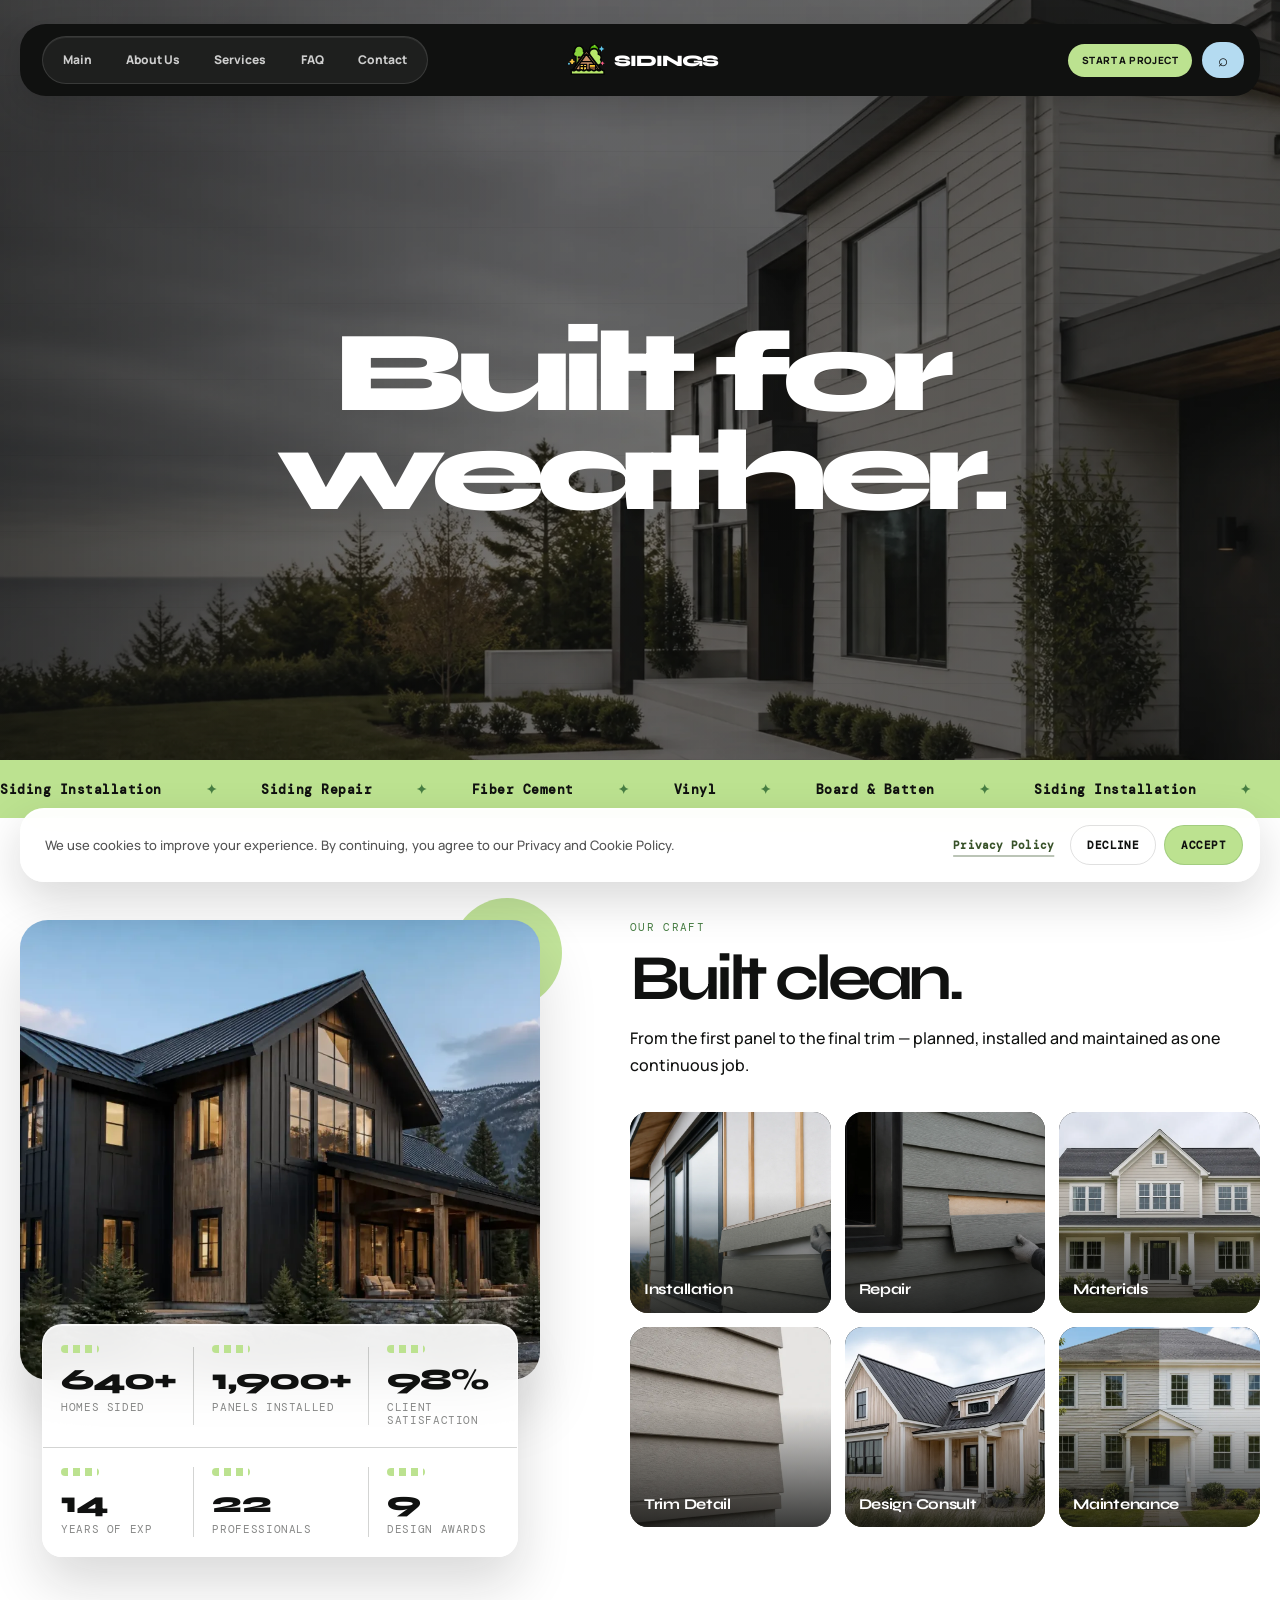
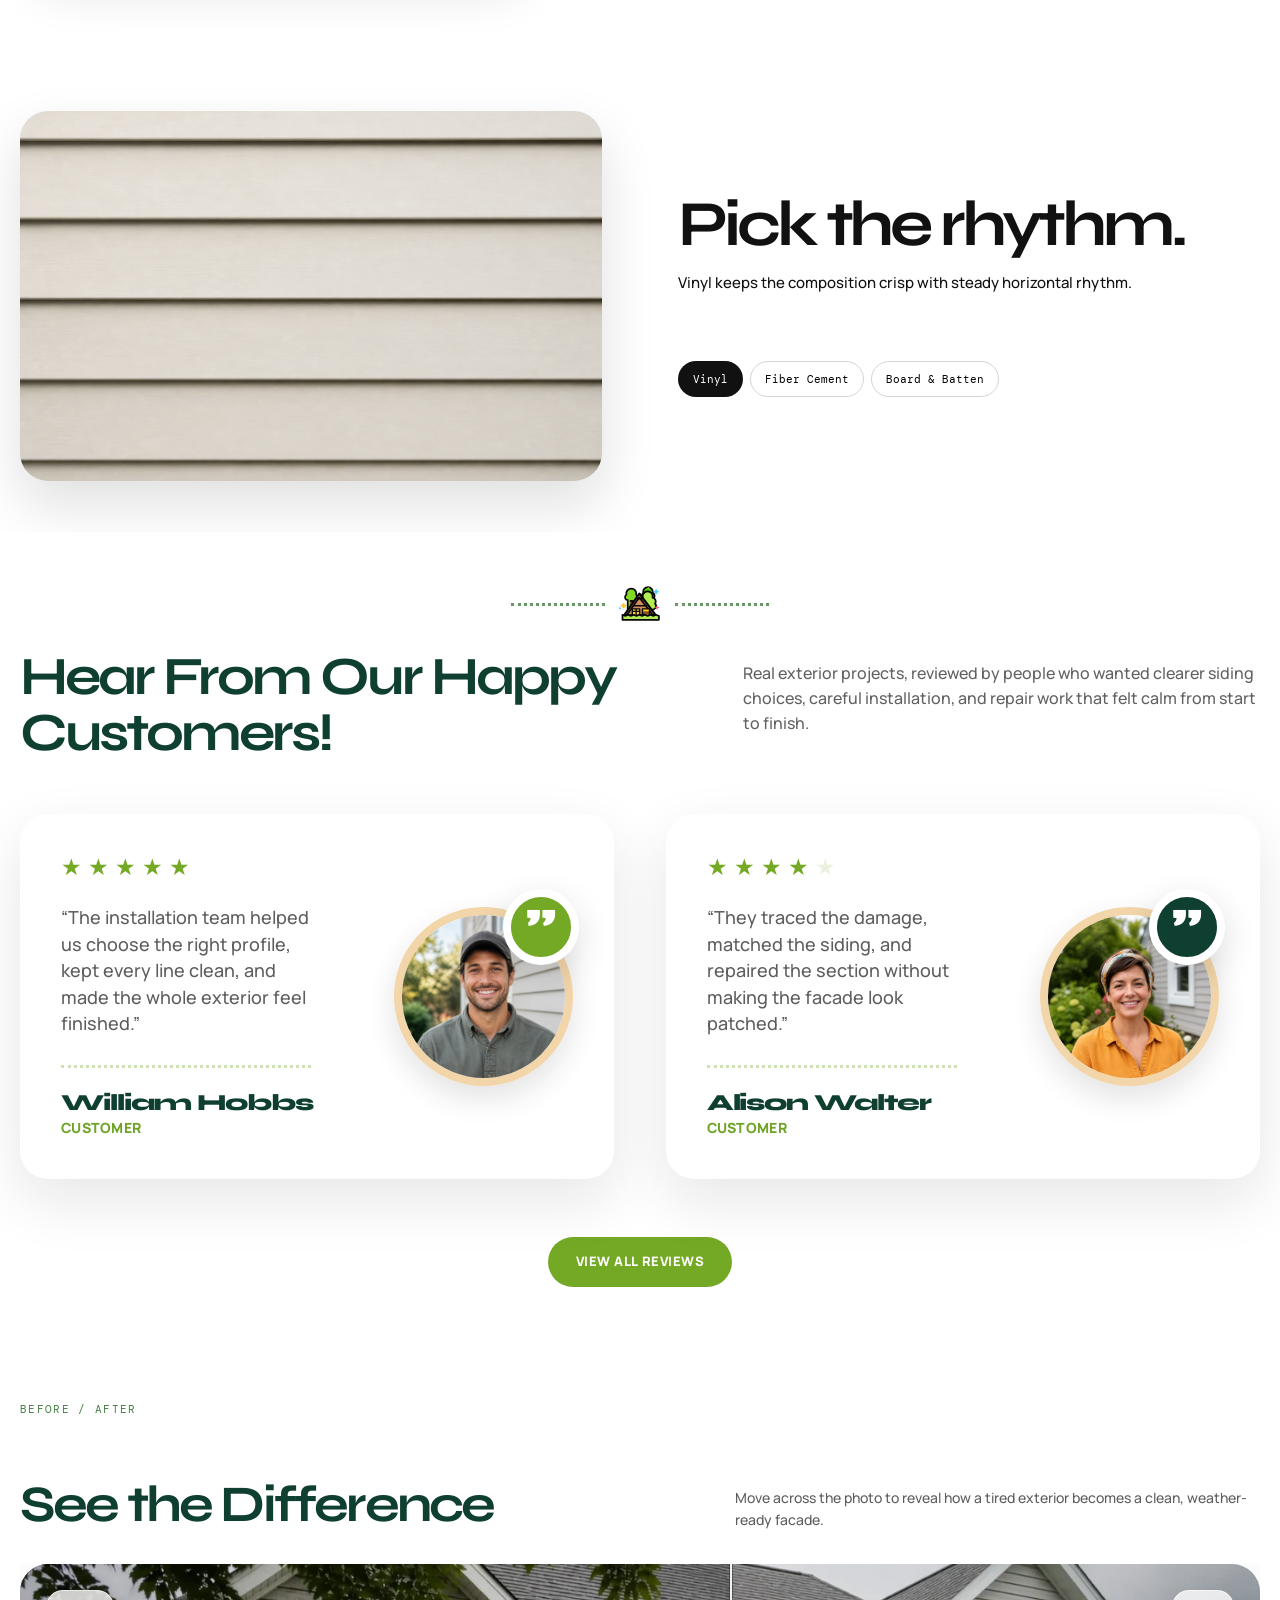
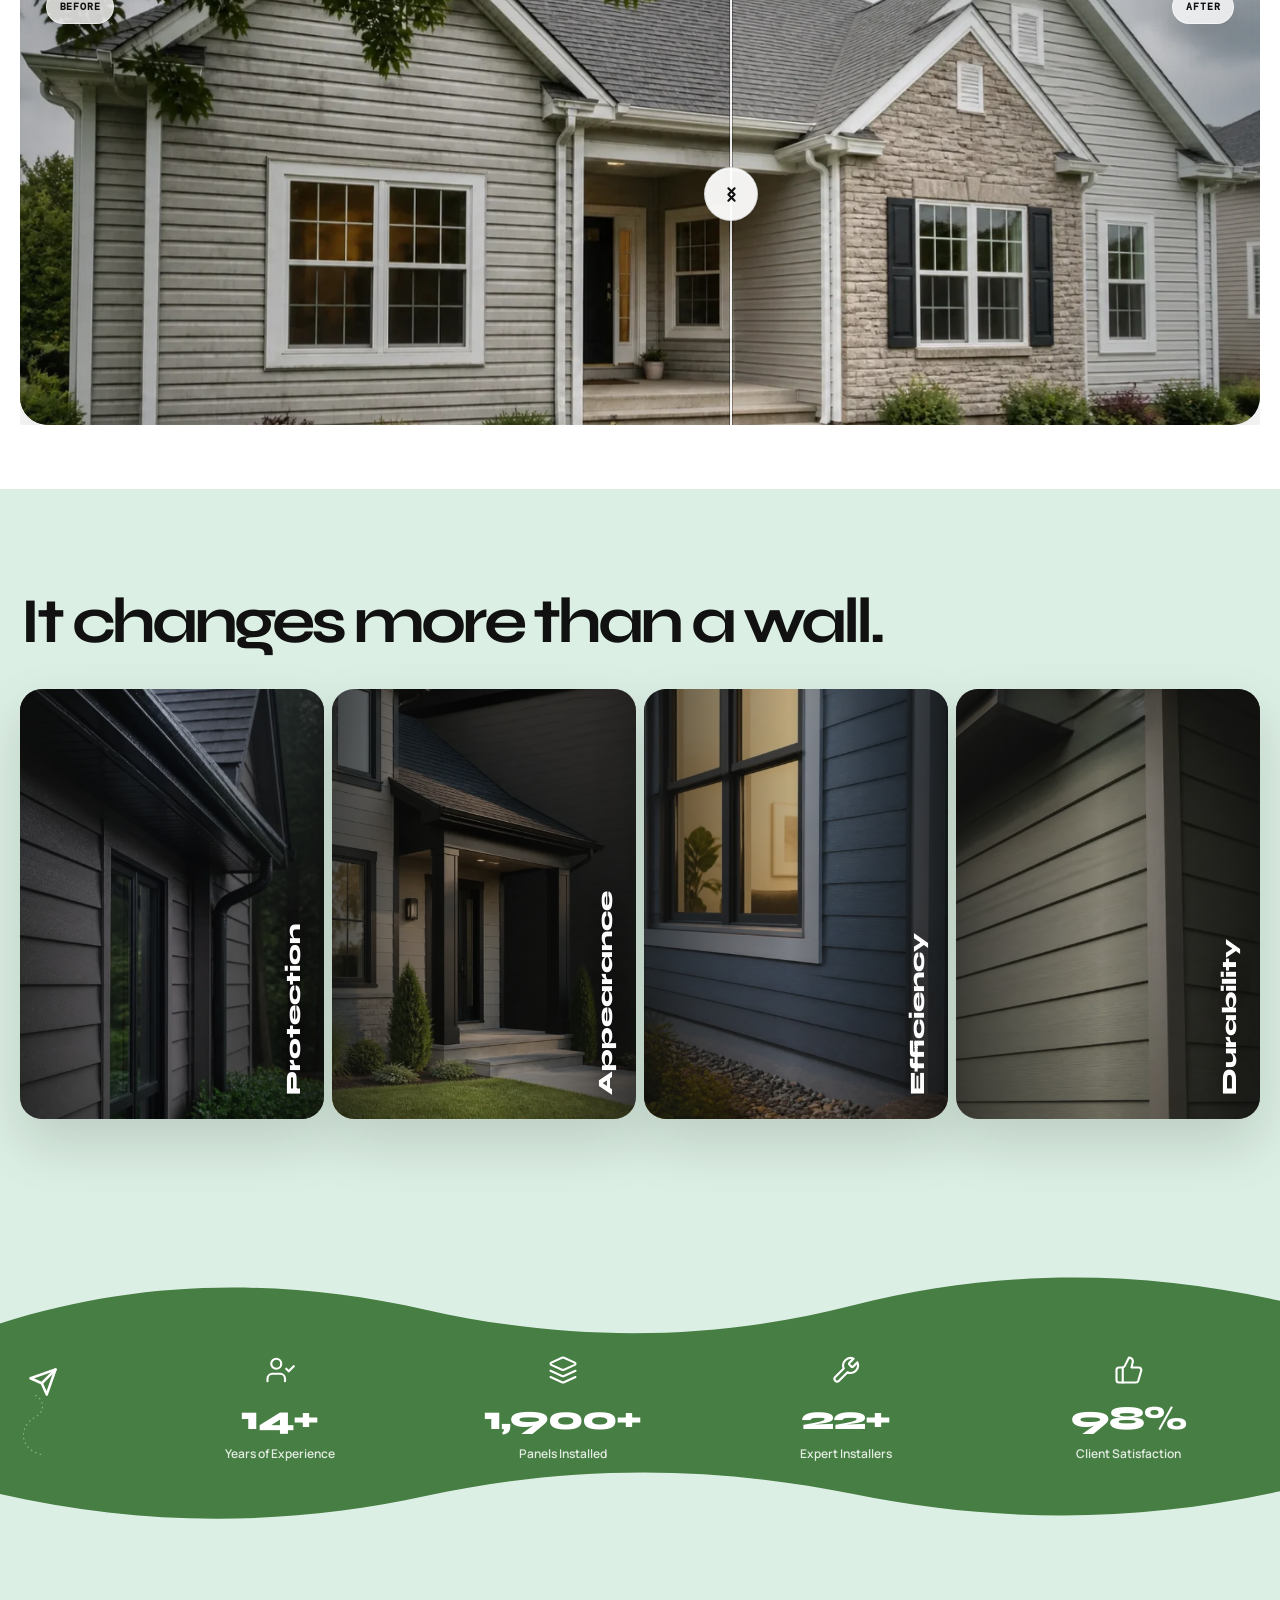
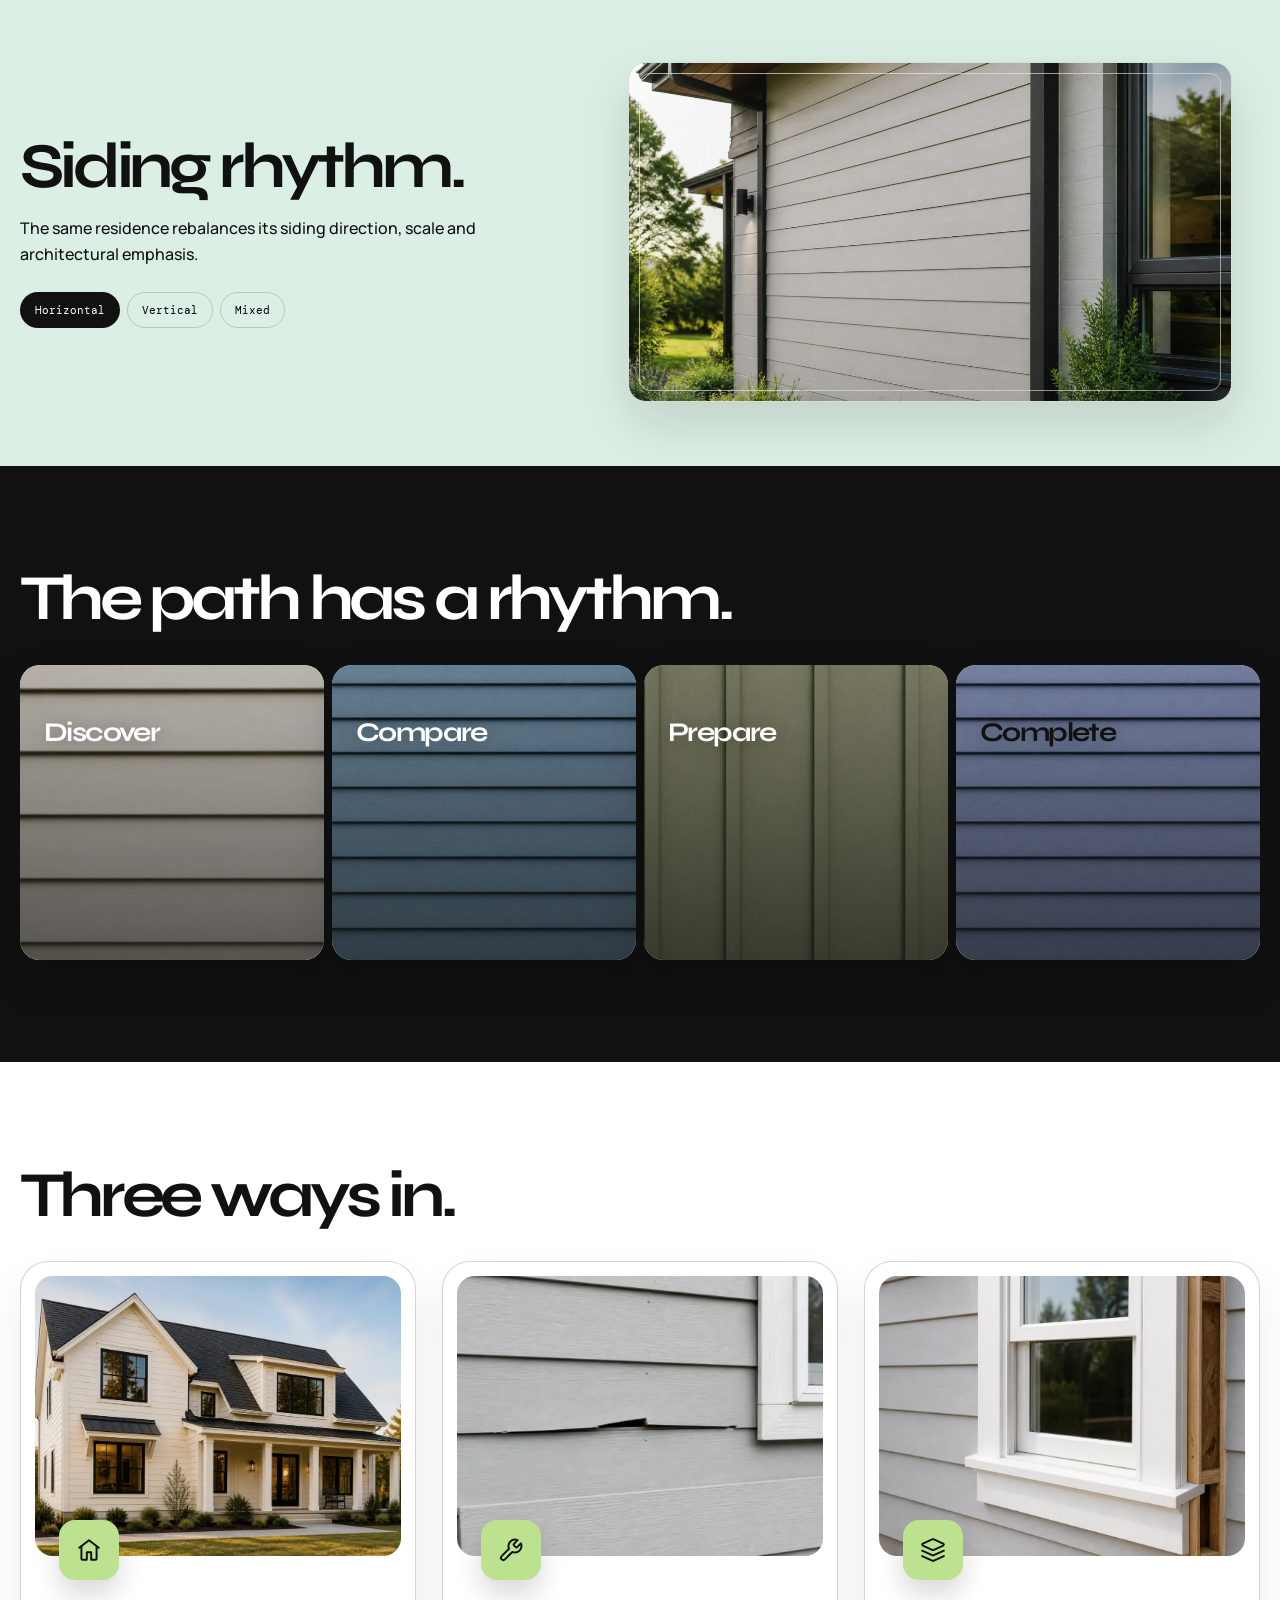
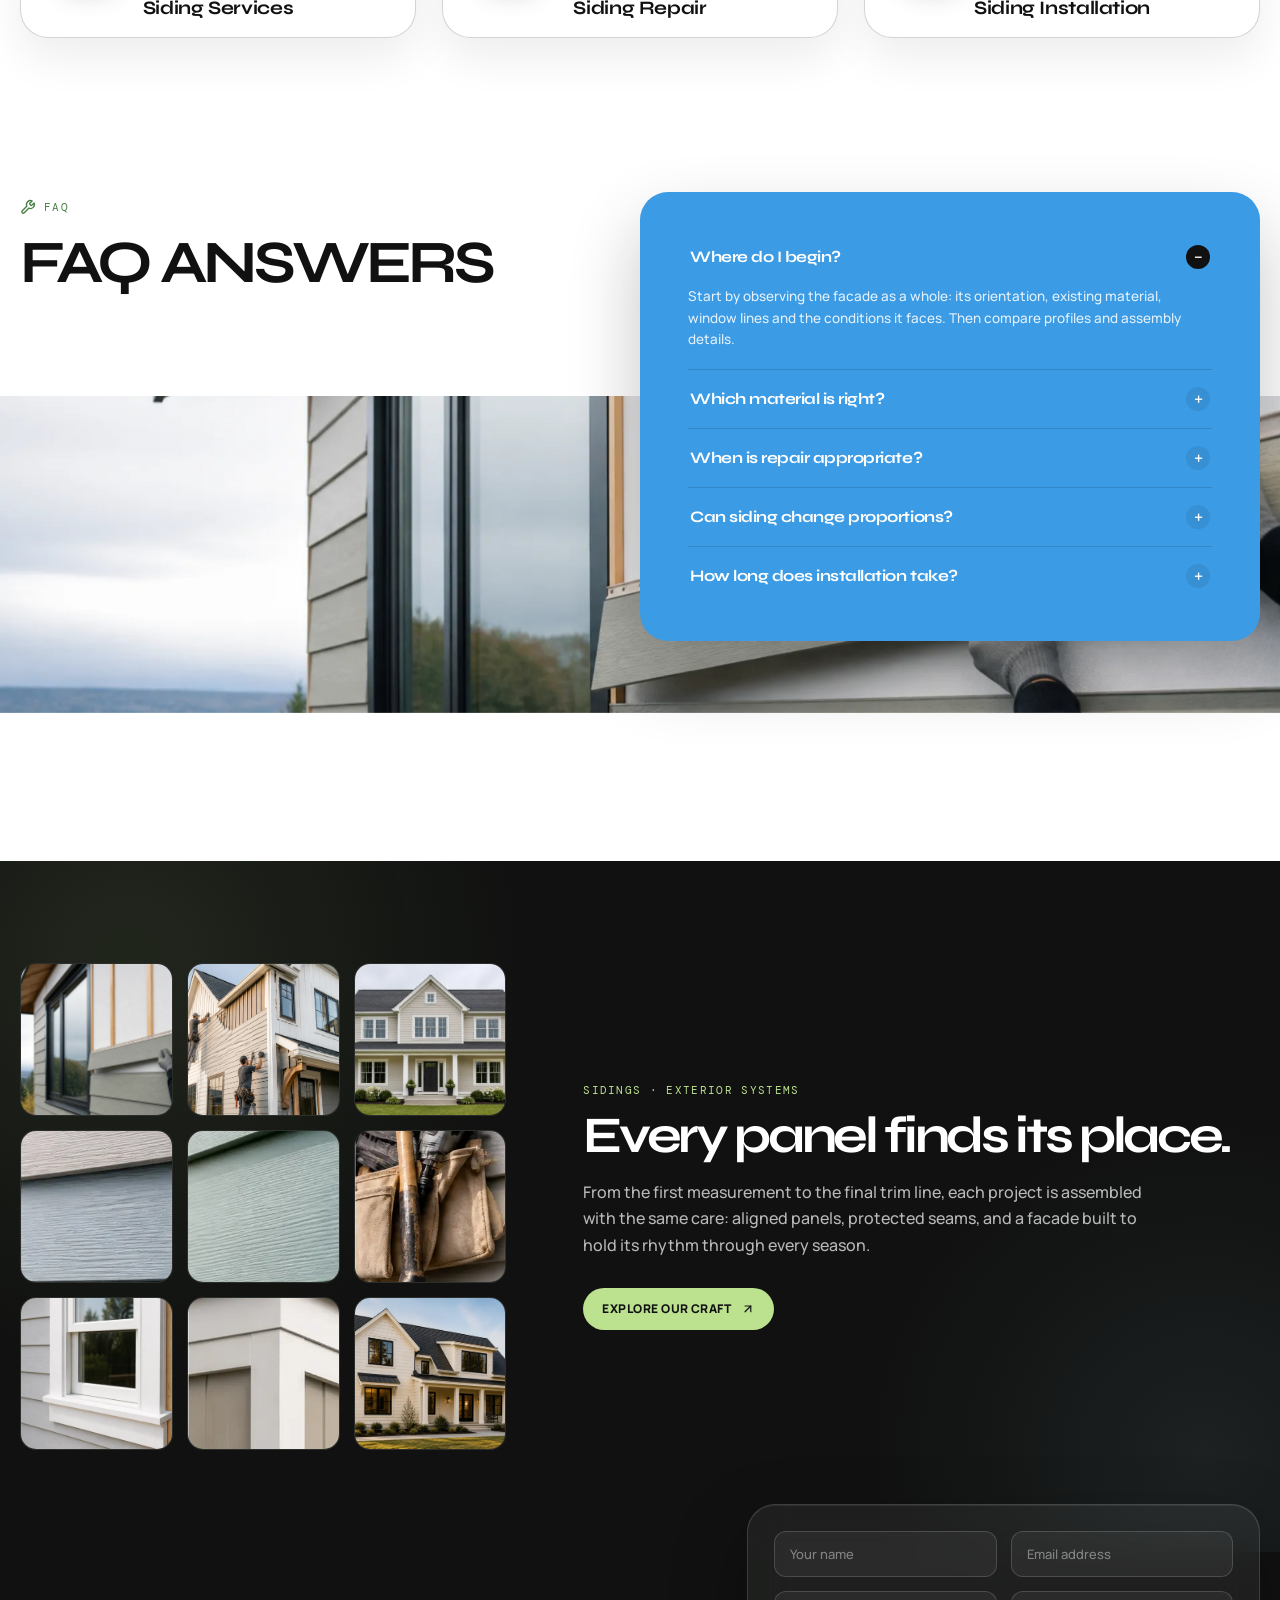
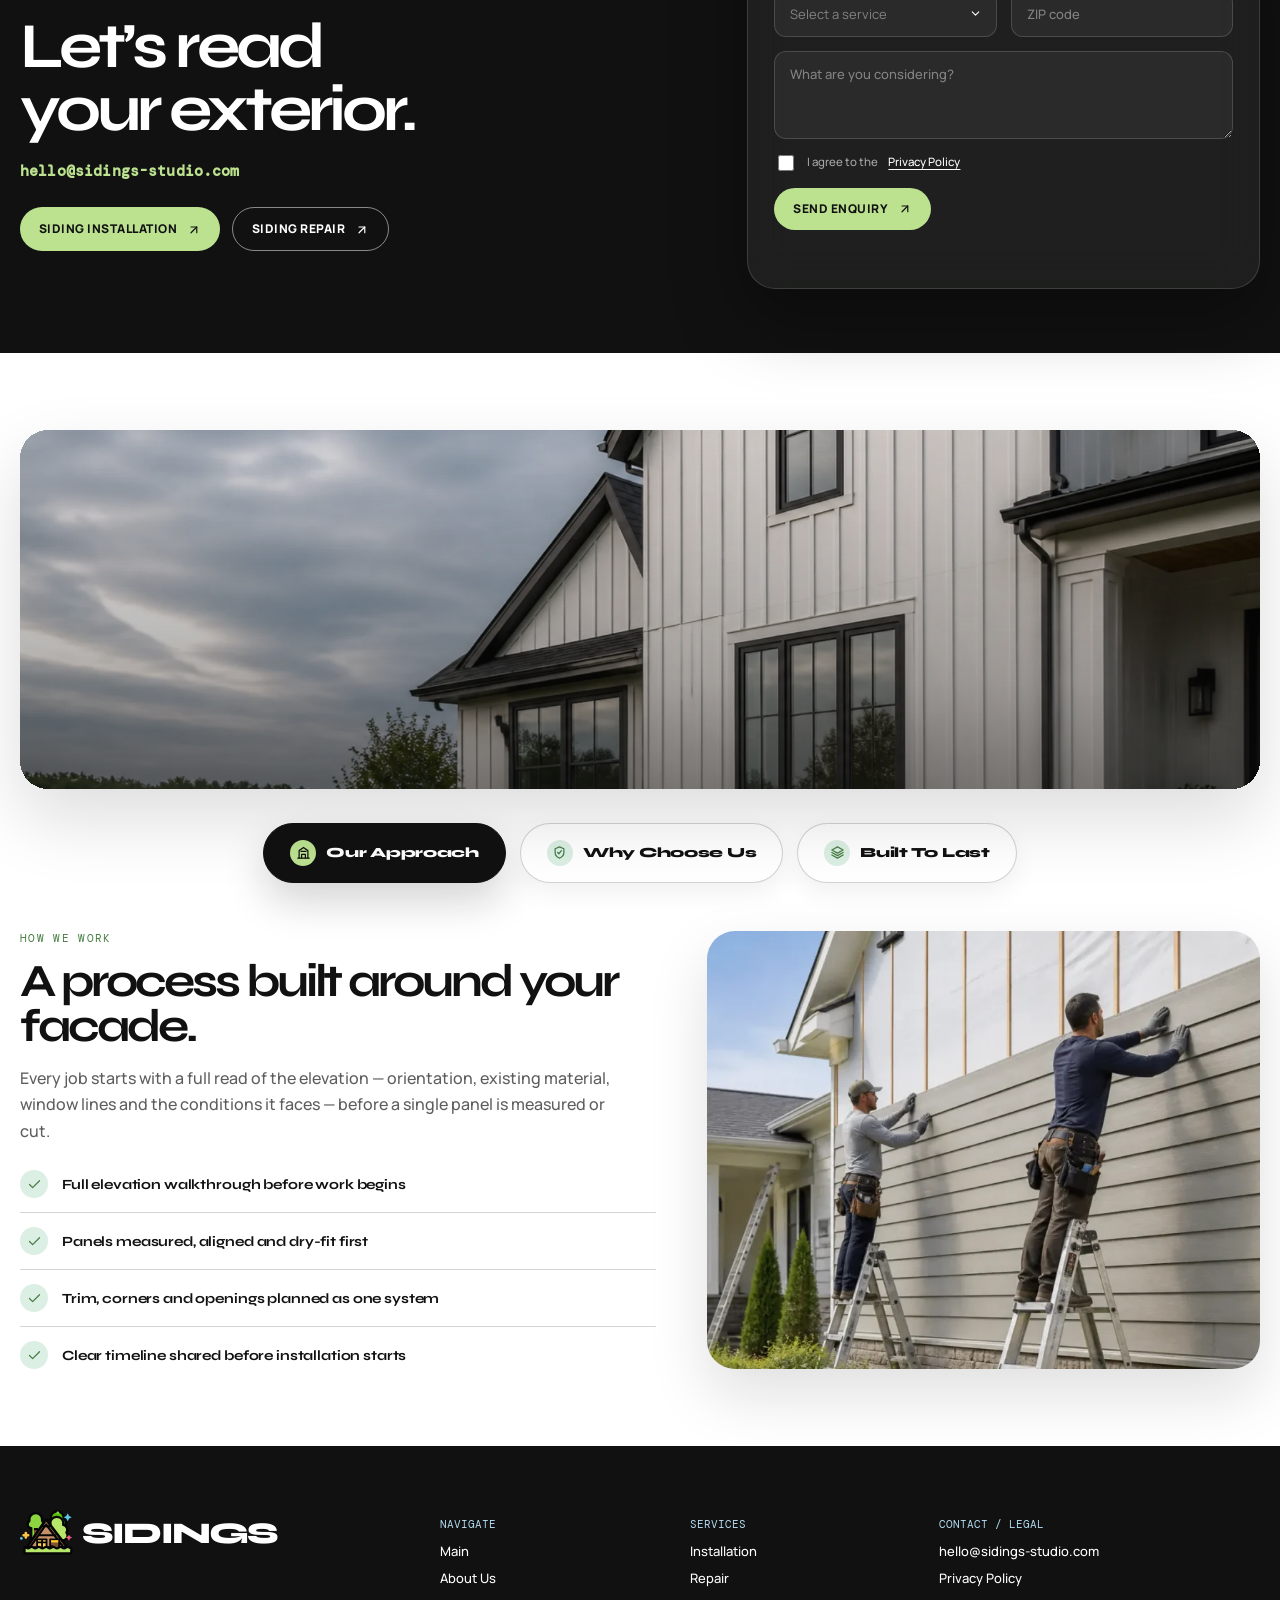
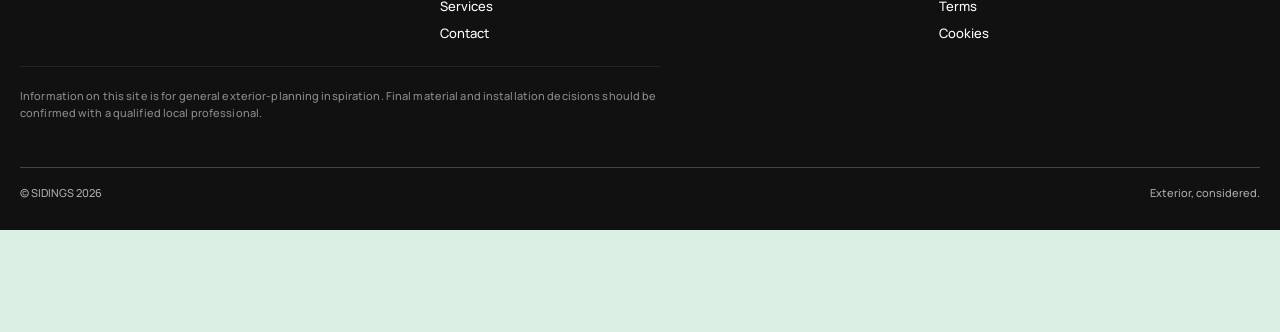
==== commit f4b87e08: "+" ====
--- a/index.html
+++ b/index.html
@@ -14,7 +14,7 @@
     <link rel="stylesheet" href="assets/css/index.css"><noscript>
         <style>
             .rhythm-facade {
-                background-image: url("assets/images/rhythm/horizontal.png")
+                background-image: url("assets/images/rhythm/horizontal.webp")
             }
         </style>
     </noscript>
@@ -142,7 +142,7 @@
                             <div class="service-divider"></div>
                             <h3>William Hobbs</h3><small>Customer</small>
                         </div>
-                        <div class="service-portrait"><img src="assets/images/customers/william-hobbs.png" width="320"
+                        <div class="service-portrait"><img src="assets/images/customers/william-hobbs.webp" width="320"
                                 height="320" loading="lazy" alt="William Hobbs smiling beside new home siding"><span
                                 class="quote-badge" aria-hidden="true">”</span></div>
                     </article>
@@ -156,7 +156,7 @@
                             <div class="service-divider"></div>
                             <h3>Alison Walter</h3><small>Customer</small>
                         </div>
-                        <div class="service-portrait"><img src="assets/images/customers/alison-walter.png" width="320"
+                        <div class="service-portrait"><img src="assets/images/customers/alison-walter.webp" width="320"
                                 height="320" loading="lazy"
                                 alt="Alison Walter smiling beside a finished home exterior"><span class="quote-badge"
                                 aria-hidden="true">”</span></div>
@@ -175,10 +175,10 @@
                 <div class="before-after" data-before-after style="--before-after-pos:50%">
                     <div class="before-after-media">
                         <img class="before-after-img before-after-after" src="assets/images/before-after/home-after.webp"
-                            width="1672" height="941" loading="lazy" alt="Updated home facade after siding renovation">
+                            width="1500" height="845" loading="lazy" alt="Updated home facade after siding renovation">
                         <div class="before-after-before" aria-hidden="true">
-                            <img class="before-after-img" src="assets/images/before-after/home-before.webp" width="1672"
-                                height="941" loading="lazy" alt="">
+                            <img class="before-after-img" src="assets/images/before-after/home-before.webp" width="1500"
+                                height="845" loading="lazy" alt="">
                         </div>
                         <span class="before-after-badge badge-before">Before</span>
                         <span class="before-after-badge badge-after">After</span>
@@ -199,19 +199,19 @@
             <div class="container">
                 <h2 class="title" style="margin-bottom:35px">It changes more than a wall.</h2>
                 <div class="expanding-row">
-                    <article class="expand-card" data-bg="assets/images/benefits/protection.png">
+                    <article class="expand-card" data-bg="assets/images/benefits/protection.webp">
                         <h3>Protection</h3>
                         <p>A measured outer layer helps manage the everyday weather story.</p>
                     </article>
-                    <article class="expand-card" data-bg="assets/images/benefits/appearance.png">
+                    <article class="expand-card" data-bg="assets/images/benefits/appearance.webp">
                         <h3>Appearance</h3>
                         <p>Lines, reveals and trim turn a plain elevation into a complete one.</p>
                     </article>
-                    <article class="expand-card" data-bg="assets/images/benefits/efficiency.png">
+                    <article class="expand-card" data-bg="assets/images/benefits/efficiency.webp">
                         <h3>Efficiency</h3>
                         <p>The right assembly supports the comfort of the rooms behind it.</p>
                     </article>
-                    <article class="expand-card" data-bg="assets/images/benefits/durability.png">
+                    <article class="expand-card" data-bg="assets/images/benefits/durability.webp">
                         <h3>Durability</h3>
                         <p>Considered material choices make maintenance less demanding.</p>
                     </article>
--- a/assets/css/index.css
+++ b/assets/css/index.css
@@ -76,7 +76,7 @@
 .material-section{padding-block:clamp(32px,4vw,64px)}
 .about-grid{display:grid;grid-template-columns:1.1fr .9fr;gap:8vw;align-items:end}.about-orbit{height:430px;position:relative}.orbit-shape{position:absolute;border-radius:50%;transition:transform .5s}.orbit-shape.one{inset:7% 36% 41% 5%;background:var(--pink)}.orbit-shape.two{inset:35% 5% 8% 29%;background:var(--blue)}.orbit-shape.three{inset:11% 9% 34% 51%;background:var(--green)}.about-orbit:hover .one{transform:translate(-16px,20px)}.about-orbit:hover .two{transform:translate(17px,-12px)}.advantages{margin-top:42px;display:grid;gap:0}.advantage{padding:14px 0;border-top:1px solid var(--line);display:flex;justify-content:space-between;align-items:center;font:700 14px var(--serif);transition:padding .3s}.advantage:hover{padding-left:16px;background:rgba(255,255,255,.25)}.services-head{display:flex;justify-content:space-between;align-items:end;margin-bottom:35px}.service-list{display:grid;grid-template-columns:1fr 1fr;gap:20px}.service-card{min-height:410px;padding:36px;display:flex;flex-direction:column;justify-content:space-between;border-radius:var(--radius);overflow:hidden;position:relative;transition:background .35s,transform .35s}.service-card.install{background:var(--pink)}.service-card.repair{background:var(--blue)}.service-card:hover{transform:translateY(-7px)}.service-card h3{font:700 clamp(30px,4vw,60px)/.92 var(--serif);letter-spacing:-.065em;margin:0;max-width:440px;transition:transform .4s}.service-card:hover h3{transform:translateX(30px)}.service-hidden{max-width:350px;max-height:0;opacity:0;overflow:hidden;transform:translateY(18px);transition:.45s}.service-card:hover .service-hidden{max-height:120px;opacity:1;transform:none}.panels-icon{align-self:flex-end;width:65%;height:120px;background:repeating-linear-gradient(0deg,transparent 0 18px,var(--ink) 19px 22px);opacity:.8;transition:transform .45s}.service-card:hover .panels-icon{transform:translateX(-50px)}
 .layers-layout{display:grid;grid-template-columns:.8fr 1.2fr;gap:8vw;align-items:center}.layer-tabs{display:grid;gap:8px}.layer-tab{padding:13px 15px;border:1px solid #555;border-radius:12px;background:transparent;color:#fff;text-align:left;transition:.25s}.layer-tab:hover,.layer-tab.active{background:var(--green);color:var(--ink);transform:translateX(10px)}.exploded{height:330px;position:relative;perspective:900px}.wall-layer{position:absolute;inset:20px 8%;border-radius:10px;display:grid;place-items:center;color:var(--ink);font:700 12px var(--mono);transition:transform .5s,opacity .4s;background:var(--foam)}.wall-layer:nth-child(1){background:var(--pink);transform:translateZ(80px) translateX(-38px)}.wall-layer:nth-child(2){background:var(--blue);transform:translateZ(40px) translateX(-18px)}.wall-layer:nth-child(3){background:#e9e4d9}.wall-layer:nth-child(4){background:var(--green);transform:translateZ(-40px) translateX(18px)}.wall-layer:nth-child(5){background:#aaa;transform:translateZ(-80px) translateX(38px)}.exploded:hover .wall-layer{transform:translateZ(0) translateX(0)}.exploded:has(.wall-layer:hover) .wall-layer:not(:hover){opacity:.35}.wall-layer:hover{z-index:4;transform:translateZ(130px) scale(1.03)!important}
-.material{display:grid;grid-template-columns:1fr 1fr;gap:6vw;align-items:center}.material-wall{height:370px;background:#f2f0e8 url("../images/materials/vinyl-close-wall.png") center/cover no-repeat;border-radius:var(--radius);position:relative;overflow:hidden;box-shadow:0 24px 54px rgba(16,17,16,.13);transition:background-image .45s,filter .45s,transform .45s}.material-wall:before{content:'';position:absolute;inset:0;background:linear-gradient(135deg,rgba(255,255,255,.16),rgba(16,17,16,.08));pointer-events:none}.material-wall[data-material="fiber"]{background-image:url("../images/materials/fiber-close-wall.png")}.material-wall[data-material="board"]{background-image:url("../images/materials/board-close-wall.png")}.material-wall:hover{filter:saturate(1.04) contrast(1.03);transform:translateY(-4px)}.material-controls{display:flex;gap:7px;flex-wrap:wrap;margin-top:24px}.control{padding:10px 14px;border-radius:999px;border:1px solid var(--line);background:transparent;font:11px var(--mono);transition:.25s}.control.active,.control:hover{background:var(--ink);color:#fff}.matter-copy{min-height:65px}.expanding-row{display:flex;height:420px;gap:8px}.expand-card{flex:1;min-width:0;padding:28px;border-radius:22px;display:flex;flex-direction:column;justify-content:space-between;overflow:hidden;transition:flex .55s,background .45s}.expand-card:nth-child(1){background:var(--green)}.expand-card:nth-child(2){background:var(--pink)}.expand-card:nth-child(3){background:var(--blue)}.expand-card:nth-child(4){background:#fff}.expand-card:hover{flex:2.9}.expand-card h3{font:700 clamp(22px,2.6vw,42px)/.95 var(--serif);letter-spacing:-.05em;margin:0}.expand-card p{width:240px;max-height:0;opacity:0;transition:.4s}.expand-card:hover p{max-height:100px;opacity:1}.blueprint-wrap{display:grid;grid-template-columns:1fr .7fr;gap:8vw;align-items:center}.blueprint svg{width:100%;max-height:420px}.blueprint .outline{fill:none;stroke:var(--blue);stroke-width:3;stroke-dasharray:1500;stroke-dashoffset:1500;animation:draw 2.5s ease forwards}.blueprint .siding-line{stroke:var(--green);stroke-width:5;stroke-dasharray:380;stroke-dashoffset:380;animation:draw .8s ease forwards}.blueprint .siding-line:nth-of-type(2){animation-delay:1.2s}.blueprint .siding-line:nth-of-type(3){animation-delay:1.5s}.blueprint .siding-line:nth-of-type(4){animation-delay:1.8s}@keyframes draw{to{stroke-dashoffset:0}}.blueprint-labels{display:grid;gap:14px;font:13px var(--mono)}.blueprint-labels span{padding:12px;border-bottom:1px solid #444;animation:word .5s 2.2s both}
+.material{display:grid;grid-template-columns:1fr 1fr;gap:6vw;align-items:center}.material-wall{height:370px;background:#f2f0e8 url("../images/materials/vinyl-close-wall.webp") center/cover no-repeat;border-radius:var(--radius);position:relative;overflow:hidden;box-shadow:0 24px 54px rgba(16,17,16,.13);transition:background-image .45s,filter .45s,transform .45s}.material-wall:before{content:'';position:absolute;inset:0;background:linear-gradient(135deg,rgba(255,255,255,.16),rgba(16,17,16,.08));pointer-events:none}.material-wall[data-material="fiber"]{background-image:url("../images/materials/fiber-close-wall.webp")}.material-wall[data-material="board"]{background-image:url("../images/materials/board-close-wall.webp")}.material-wall:hover{filter:saturate(1.04) contrast(1.03);transform:translateY(-4px)}.material-controls{display:flex;gap:7px;flex-wrap:wrap;margin-top:24px}.control{padding:10px 14px;border-radius:999px;border:1px solid var(--line);background:transparent;font:11px var(--mono);transition:.25s}.control.active,.control:hover{background:var(--ink);color:#fff}.matter-copy{min-height:65px}.expanding-row{display:flex;height:420px;gap:8px}.expand-card{flex:1;min-width:0;padding:28px;border-radius:22px;display:flex;flex-direction:column;justify-content:space-between;overflow:hidden;transition:flex .55s,background .45s}.expand-card:nth-child(1){background:var(--green)}.expand-card:nth-child(2){background:var(--pink)}.expand-card:nth-child(3){background:var(--blue)}.expand-card:nth-child(4){background:#fff}.expand-card:hover{flex:2.9}.expand-card h3{font:700 clamp(22px,2.6vw,42px)/.95 var(--serif);letter-spacing:-.05em;margin:0}.expand-card p{width:240px;max-height:0;opacity:0;transition:.4s}.expand-card:hover p{max-height:100px;opacity:1}.blueprint-wrap{display:grid;grid-template-columns:1fr .7fr;gap:8vw;align-items:center}.blueprint svg{width:100%;max-height:420px}.blueprint .outline{fill:none;stroke:var(--blue);stroke-width:3;stroke-dasharray:1500;stroke-dashoffset:1500;animation:draw 2.5s ease forwards}.blueprint .siding-line{stroke:var(--green);stroke-width:5;stroke-dasharray:380;stroke-dashoffset:380;animation:draw .8s ease forwards}.blueprint .siding-line:nth-of-type(2){animation-delay:1.2s}.blueprint .siding-line:nth-of-type(3){animation-delay:1.5s}.blueprint .siding-line:nth-of-type(4){animation-delay:1.8s}@keyframes draw{to{stroke-dashoffset:0}}.blueprint-labels{display:grid;gap:14px;font:13px var(--mono)}.blueprint-labels span{padding:12px;border-bottom:1px solid #444;animation:word .5s 2.2s both}
 /* swiper custom usable without library */
 .showcase{overflow:hidden}.showcase-track{display:flex;gap:14px;transition:transform .7s cubic-bezier(.2,.8,.2,1)}.swiper .showcase-track{gap:0}.project{height:420px;min-width:22%;flex:1;background:var(--blue);border-radius:24px;padding:26px;display:flex;align-items:end;position:relative;overflow:hidden;transition:flex .7s,background .5s}.project:nth-child(2){background:var(--pink)}.project:nth-child(3){background:var(--green)}.project:nth-child(4){background:#eee}.project.active{flex:2.2}.project-swiper .project{flex:0 0 28%;width:28%;min-width:0}.project-swiper .project.active{flex-basis:42%;width:42%}.testimonial-swiper .project{flex:0 0 48%;width:48%;min-width:0}.project-art{position:absolute;inset:0;background:repeating-linear-gradient(0deg,transparent 0 34px,rgba(0,0,0,.2) 35px 38px);transform:scale(1.12);transition:transform .7s}.project.active .project-art{transform:scale(1) translateY(-13px)}.project h3{position:relative;margin:0;transform:translateY(125%);transition:transform .5s .2s;font:700 34px var(--serif)}.project.active h3{transform:none}.showcase-controls{display:flex;justify-content:flex-end;gap:8px;margin-top:18px}.circle-btn{width:44px;height:44px;border-radius:50%;background:var(--ink);color:#fff}.compare{height:520px;border-radius:var(--radius);overflow:hidden;position:relative;background:var(--pink);user-select:none}.compare-after,.compare-before{position:absolute;inset:0}.compare-after{background:var(--green)}.compare-before{width:50%;overflow:hidden;background:#989b93}.compare-before:after,.compare-after:after{content:'';position:absolute;inset:0;background:repeating-linear-gradient(0deg,transparent 0 34px,rgba(0,0,0,.22) 35px 38px)}.compare-label{position:absolute;bottom:24px;left:25px;z-index:2;font:700 26px var(--serif)}.compare-before .compare-label{color:#fff}.compare-handle{position:absolute;z-index:4;left:50%;top:0;bottom:0;width:2px;background:var(--ink)}.compare-handle:after{content:'↔';position:absolute;top:50%;left:50%;translate:-50% -50%;height:48px;width:48px;display:grid;place-items:center;border-radius:50%;background:#fff;color:var(--ink)}
 .repair-stage{height:360px;border-radius:var(--radius);background:#fff;padding:44px;display:grid;place-content:center;position:relative;overflow:hidden}.damage-wall{width:min(900px,80vw);height:200px;background:var(--blue);position:relative;overflow:hidden}.damage-panel{height:25%;border-bottom:5px solid var(--ink);transition:transform .6s,opacity .6s}.damage-panel.damaged{background:var(--pink);clip-path:polygon(0 0,40% 0,47% 30%,56% 15%,61% 47%,100% 30%,100% 100%,0 100%)}.damage-panel.damaged:hover{transform:translateX(-34px) translateZ(40px);opacity:.1}.damage-panel.damaged:hover+.replacement{transform:translateX(0);opacity:1}.replacement{position:absolute;left:0;right:0;top:50%;height:25%;border-bottom:5px solid var(--ink);background:var(--green);transform:translateX(110%);opacity:0;transition:.6s}.rhythm{display:grid;grid-template-columns:1fr .8fr;gap:7vw;align-items:center}.rhythm-facade{height:360px;background:var(--blue);border-radius:20px;position:relative;overflow:hidden}.rhythm-facade:after{content:'';position:absolute;inset:20px;background:repeating-linear-gradient(0deg,transparent 0 26px,#233 27px 30px);transition:.5s}.rhythm-facade[data-rhythm="vertical"]:after{background:repeating-linear-gradient(90deg,transparent 0 42px,#233 43px 46px)}.rhythm-facade[data-rhythm="mixed"]:after{background:linear-gradient(90deg,transparent 49%,#233 50% 52%,transparent 53%),repeating-linear-gradient(0deg,transparent 0 26px,#233 27px 30px)}.process-row{display:flex;gap:8px}.process-stage{flex:1;min-height:295px;padding:24px;border-radius:20px;background:#fff;transition:flex .5s,background .4s}.process-stage:hover{flex:2.2;background:var(--pink)}.process-stage:nth-child(2):hover{background:var(--blue)}.process-stage:nth-child(3):hover{background:var(--green)}.process-stage h3{font:700 27px var(--serif);letter-spacing:-.06em}.process-stage p{max-width:260px;max-height:0;opacity:0;overflow:hidden;transition:.4s}.process-stage:hover p{max-height:100px;opacity:1}.testimonial{background:#fff;padding:38px;border-radius:24px;min-height:280px;display:flex;flex-direction:column;justify-content:space-between}.testimonial:nth-child(2){background:var(--pink)}.testimonial:nth-child(3){background:var(--blue)}.testimonial q{font:600 clamp(23px,3vw,43px)/1.05 var(--serif);letter-spacing:-.05em}.testimonial small{font:12px var(--mono)}.faq-section{position:relative;height:min(720px,84vh);min-height:620px;padding:0;background:#fff;overflow:visible}
@@ -120,7 +120,7 @@
 
 @media(max-width:850px){.hero{min-height:540px;height:calc(100vh - 7px)}.about-grid,.layers-layout,.material,.blueprint-wrap,.rhythm,.contact-grid,.craft-grid{grid-template-columns:1fr;gap:35px}.about-orbit{height:280px}.contact-form{justify-self:center;width:min(100%,560px);margin-top:0}.faq-section{height:auto;min-height:0;padding:clamp(48px,9vw,76px) 0}.faq-photo{position:relative;inset:auto;top:auto;bottom:auto;height:280px;margin-top:26px;border-radius:var(--radius)}.faq-mask{display:none}.faq-inner{height:auto}.faq-head{max-width:100%;margin-bottom:56px}.faq-head .title{white-space:normal}.faq-panel{position:relative;top:auto;right:auto;width:100%;max-height:none;overflow:visible;margin:-46px auto 0;padding-inline:20px}.craft-content{order:1}.craft-visual{order:2}.highlight-grid{grid-template-columns:1fr;gap:32px 0}.highlight-card{max-width:420px;margin-inline:auto}.craft-visual:before{width:80px;height:80px;top:-16px;right:-16px}.services-head{align-items:start;gap:20px;flex-direction:column}.service-list{grid-template-columns:1fr}.service-card{min-height:330px}.expanding-row,.process-row{height:auto;display:grid;grid-template-columns:1fr 1fr}.expand-card,.process-stage{min-height:185px}.expand-card:hover,.process-stage:hover{flex:initial}.expand-card p,.process-stage p{max-height:100px;opacity:1}.project-swiper .project,.testimonial-swiper .project{flex-basis:77%;width:77%}.compare{height:380px}}@media(max-width:480px){.expanding-row,.process-row{grid-template-columns:1fr}.expand-card,.process-stage{min-height:155px}.repair-stage{padding:20px}.damage-wall{width:100%}.material-wall{height:280px}.project{height:330px}.craft-grid-cards{gap:9px}.craft-stats{margin:-40px 8px 0}.craft-stat{padding:14px 10px}.craft-stat:before{width:30px;height:7px;margin-bottom:8px;background:repeating-linear-gradient(90deg,var(--green) 0 6px,transparent 6px 10px)}.craft-visual:before{display:none}.highlight-icon{width:52px;height:52px;left:20px;bottom:-20px}.highlight-icon svg{width:22px;height:22px}.highlight-title{margin-top:34px}.contact-form{grid-template-columns:1fr;padding:20px}.contact-email{justify-self:center}.contact-actions{justify-content:center}}
 /* Local photorealistic imagery for Home configurators */
-.project-swiper .facade-board .board-view{background-size:cover;background-position:center;isolation:isolate}.project-swiper .facade-board .board-view:after{content:'';position:absolute;inset:0;border:1px solid rgba(255,255,255,.4);z-index:-1}.project-swiper .facade-board:nth-child(1) .board-view{background-image:url("../images/showcase/modern-farmhouse.webp")}.project-swiper .facade-board:nth-child(2) .board-view{background-image:url("../images/showcase/coastal-retreat.webp")}.project-swiper .facade-board:nth-child(3) .board-view{background-image:url("../images/showcase/mountain-lodge.webp")}.project-swiper .facade-board .board-view svg{display:none}.board-view .board-index{background:rgba(247,248,243,.92);color:#17201b}.project-swiper .facade-board.active .board-view{background-position:54% center}.compare-after{background-image:url("../images/home/before-after-house.webp");background-size:200% 100%;background-position:right center}.compare-before{background-image:url("../images/home/before-after-house.webp");background-size:200% 100%;background-position:left center}.compare .facade-elevation{display:none}.repair-stage{background-image:url("../images/home/damage-repair.webp");background-size:cover;background-position:center}.repair-stage:before{content:'';position:absolute;inset:0;background:rgba(244,246,241,.18);pointer-events:none}.repair-model{z-index:1;background:rgba(255,255,255,.05)}.repair-wall-plane,.repair-course.course-a,.repair-course.course-b,.repair-course.course-d,.repair-course.course-e{opacity:0}.broken-course,.new-course{left:33%;right:27%;height:15%;top:42%;background-image:url("../images/home/damage-repair.webp");background-size:570% auto;background-position:50% 48%;border-color:rgba(81,93,83,.45);box-shadow:0 10px 18px rgba(20,28,23,.22)}.new-course{background-position:55% 48%;background-color:#e5eee2}.repair-callout,.repair-hint{color:#26322a;text-shadow:0 1px 6px rgba(255,255,255,.9)}.repair-callout:before{border-color:#526258}.rhythm-facade{height:min(340px,34vw);aspect-ratio:16/9;background-image:url("../images/rhythm/horizontal.png");background-size:cover;background-position:center;border:1px solid #d7ddd7;border-radius:18px;box-shadow:0 22px 52px rgba(16,17,16,.13);position:relative;overflow:hidden;transition:background-image .55s ease,filter .7s,transform .45s ease}.rhythm-facade .rhythm-elevation{display:none}.rhythm-facade[data-rhythm="vertical"]{background-image:url("../images/rhythm/vertical.png")}.rhythm-facade[data-rhythm="mixed"]{background-image:url("../images/rhythm/mixed.png")}.rhythm-facade:before{content:'';position:absolute;inset:10px;border:1px solid rgba(250,250,247,.65);border-radius:11px;pointer-events:none}.rhythm-facade:after{content:'';position:absolute;inset:0;background:linear-gradient(135deg,rgba(255,255,255,.05),rgba(16,17,16,.18));pointer-events:none}.rhythm-facade:hover{filter:saturate(.98) contrast(1.03);transform:translateY(-4px)}
+.project-swiper .facade-board .board-view{background-size:cover;background-position:center;isolation:isolate}.project-swiper .facade-board .board-view:after{content:'';position:absolute;inset:0;border:1px solid rgba(255,255,255,.4);z-index:-1}.project-swiper .facade-board:nth-child(1) .board-view{background-image:url("../images/showcase/modern-farmhouse.webp")}.project-swiper .facade-board:nth-child(2) .board-view{background-image:url("../images/showcase/coastal-retreat.webp")}.project-swiper .facade-board:nth-child(3) .board-view{background-image:url("../images/showcase/mountain-lodge.webp")}.project-swiper .facade-board .board-view svg{display:none}.board-view .board-index{background:rgba(247,248,243,.92);color:#17201b}.project-swiper .facade-board.active .board-view{background-position:54% center}.compare-after{background-image:url("../images/home/before-after-house.webp");background-size:200% 100%;background-position:right center}.compare-before{background-image:url("../images/home/before-after-house.webp");background-size:200% 100%;background-position:left center}.compare .facade-elevation{display:none}.repair-stage{background-image:url("../images/home/damage-repair.webp");background-size:cover;background-position:center}.repair-stage:before{content:'';position:absolute;inset:0;background:rgba(244,246,241,.18);pointer-events:none}.repair-model{z-index:1;background:rgba(255,255,255,.05)}.repair-wall-plane,.repair-course.course-a,.repair-course.course-b,.repair-course.course-d,.repair-course.course-e{opacity:0}.broken-course,.new-course{left:33%;right:27%;height:15%;top:42%;background-image:url("../images/home/damage-repair.webp");background-size:570% auto;background-position:50% 48%;border-color:rgba(81,93,83,.45);box-shadow:0 10px 18px rgba(20,28,23,.22)}.new-course{background-position:55% 48%;background-color:#e5eee2}.repair-callout,.repair-hint{color:#26322a;text-shadow:0 1px 6px rgba(255,255,255,.9)}.repair-callout:before{border-color:#526258}.rhythm-facade{height:min(340px,34vw);aspect-ratio:16/9;background-image:url("../images/rhythm/horizontal.webp");background-size:cover;background-position:center;border:1px solid #d7ddd7;border-radius:18px;box-shadow:0 22px 52px rgba(16,17,16,.13);position:relative;overflow:hidden;transition:background-image .55s ease,filter .7s,transform .45s ease}.rhythm-facade .rhythm-elevation{display:none}.rhythm-facade[data-rhythm="vertical"]{background-image:url("../images/rhythm/vertical.webp")}.rhythm-facade[data-rhythm="mixed"]{background-image:url("../images/rhythm/mixed.webp")}.rhythm-facade:before{content:'';position:absolute;inset:10px;border:1px solid rgba(250,250,247,.65);border-radius:11px;pointer-events:none}.rhythm-facade:after{content:'';position:absolute;inset:0;background:linear-gradient(135deg,rgba(255,255,255,.05),rgba(16,17,16,.18));pointer-events:none}.rhythm-facade:hover{filter:saturate(.98) contrast(1.03);transform:translateY(-4px)}
 .rhythm-section{padding-block:clamp(38px,5vw,76px)}.rhythm{grid-template-columns:.82fr 1fr}.rhythm-copy .title{white-space:nowrap}@media(max-width:850px){.rhythm{grid-template-columns:1fr}.rhythm-copy .title{white-space:normal}}
 /* Layout and interaction shell for photo configurators */
 .project-swiper .facade-board{height:430px;flex:0 0 31%;padding:0;background:#f6f6f1;border:1px solid #d8ddd7;border-radius:18px;display:block;box-shadow:0 8px 18px rgba(21,30,25,.08);transition:flex-basis .7s cubic-bezier(.22,.8,.25,1),transform .7s}.project-swiper .facade-board.active{flex-basis:44%;transform:translateY(-6px)}.facade-board .board-view{height:calc(100% - 90px);position:relative;overflow:hidden}.facade-board h3{position:absolute;left:18px;bottom:43px;z-index:2;margin:0;font:600 24px var(--serif);letter-spacing:-.05em;color:#17201b;transform:none}.board-caption{height:90px;padding:18px;display:flex;justify-content:space-between;align-items:end;background:#fafaf6;font-size:12px}.board-caption i{width:28px;height:28px;border:1px solid #bfc7bf;border-radius:50%;display:grid;place-items:center;font-style:normal}.board-index{position:absolute;top:13px;left:13px;padding:7px 9px;border-radius:999px;font:10px var(--mono)}.compare{height:540px;background:#f2f3ee;border:1px solid #d8ddd7;border-radius:18px}.compare-label{left:18px;bottom:18px;padding:7px 11px;border-radius:999px;background:#17201b;color:#fff;font:10px var(--mono)}.compare-handle{background:#27302b}.repair-stage{height:470px;padding:0;border:1px solid #d8ddd7;border-radius:18px;display:grid;place-items:center}.repair-model{width:min(950px,86%);height:285px;position:relative;cursor:pointer;perspective:1100px;transform:rotateY(-4deg);transition:transform .75s cubic-bezier(.22,.8,.25,1)}.repair-course{position:absolute;transition:transform .75s cubic-bezier(.22,.8,.25,1),opacity .45s}.broken-course{top:42%}.new-course{opacity:0;transform:translate3d(30px,0,-100px)}.repair-model.is-repaired{transform:none}.repair-model.is-repaired .broken-course{opacity:0;transform:translate3d(-160px,-8px,90px)}.repair-model.is-repaired .new-course{opacity:1;transform:translate3d(0,0,4px)}.repair-callout{position:absolute;font:10px var(--mono);letter-spacing:.04em}.callout-damage{left:61%;top:19%}.callout-edge{left:76%;bottom:11%}.callout-new{left:15%;bottom:-6%}.repair-callout:before{content:'';position:absolute;width:55px;border-top:1px solid;right:100%;top:6px;transform:rotate(164deg)}.repair-hint{position:absolute;right:0;bottom:-42px;font:10px var(--mono)}.repair-steps{position:absolute;left:0;right:0;bottom:-72px;display:flex;justify-content:space-between;font:10px var(--mono);color:#344037}.repair-steps span:before{content:'';display:inline-block;width:15px;height:15px;margin-right:6px;border:1px solid #718076;border-radius:50%;vertical-align:middle}.repair-model.is-repaired .repair-steps span:before{background:var(--green)}@media(max-width:850px){.project-swiper .facade-board,.project-swiper .facade-board.active{flex-basis:80%}.repair-stage{height:390px}.repair-model{scale:.78}.rhythm-facade{height:300px}}@media(max-width:480px){.repair-stage{height:300px}.repair-model{scale:.58}.repair-callout,.repair-hint{display:none}.repair-steps{bottom:-66px;font-size:8px}.repair-steps span{white-space:nowrap}.rhythm-facade{height:240px}}
@@ -180,10 +180,10 @@
 .process-section .process-stage:nth-child(3){background:var(--pink)}
 .process-section .process-stage:nth-child(4){background:var(--foam);color:var(--ink)}
 .process-section .process-stage:before,.process-section .process-stage:after{content:'';position:absolute;inset:0;z-index:-1;transition:opacity .42s ease}
-.process-section .process-stage:before{background-image:url("../images/materials/vinyl-close-wall.png");background-size:cover;background-position:center;transform:scale(1.04)}
-.process-section .process-stage:nth-child(2):before{background-image:url("../images/materials/fiber-close-wall.png");background-position:center 42%}
-.process-section .process-stage:nth-child(3):before{background-image:url("../images/materials/board-close-wall.png");background-position:center}
-.process-section .process-stage:nth-child(4):before{background-image:url("../images/materials/fiber-close-wall.png");background-position:center 60%;filter:hue-rotate(24deg) saturate(1.08) brightness(1.04)}
+.process-section .process-stage:before{background-image:url("../images/materials/vinyl-close-wall.webp");background-size:cover;background-position:center;transform:scale(1.04)}
+.process-section .process-stage:nth-child(2):before{background-image:url("../images/materials/fiber-close-wall.webp");background-position:center 42%}
+.process-section .process-stage:nth-child(3):before{background-image:url("../images/materials/board-close-wall.webp");background-position:center}
+.process-section .process-stage:nth-child(4):before{background-image:url("../images/materials/fiber-close-wall.webp");background-position:center 60%;filter:hue-rotate(24deg) saturate(1.08) brightness(1.04)}
 .process-section .process-stage:after{background:linear-gradient(180deg,rgba(16,17,16,.22),rgba(16,17,16,.66))}
 .process-section .process-stage:hover,.process-section .process-stage:focus-visible{color:var(--ink)}
 .process-section .process-stage:hover:before,.process-section .process-stage:hover:after,.process-section .process-stage:focus-visible:before,.process-section .process-stage:focus-visible:after{opacity:0}
